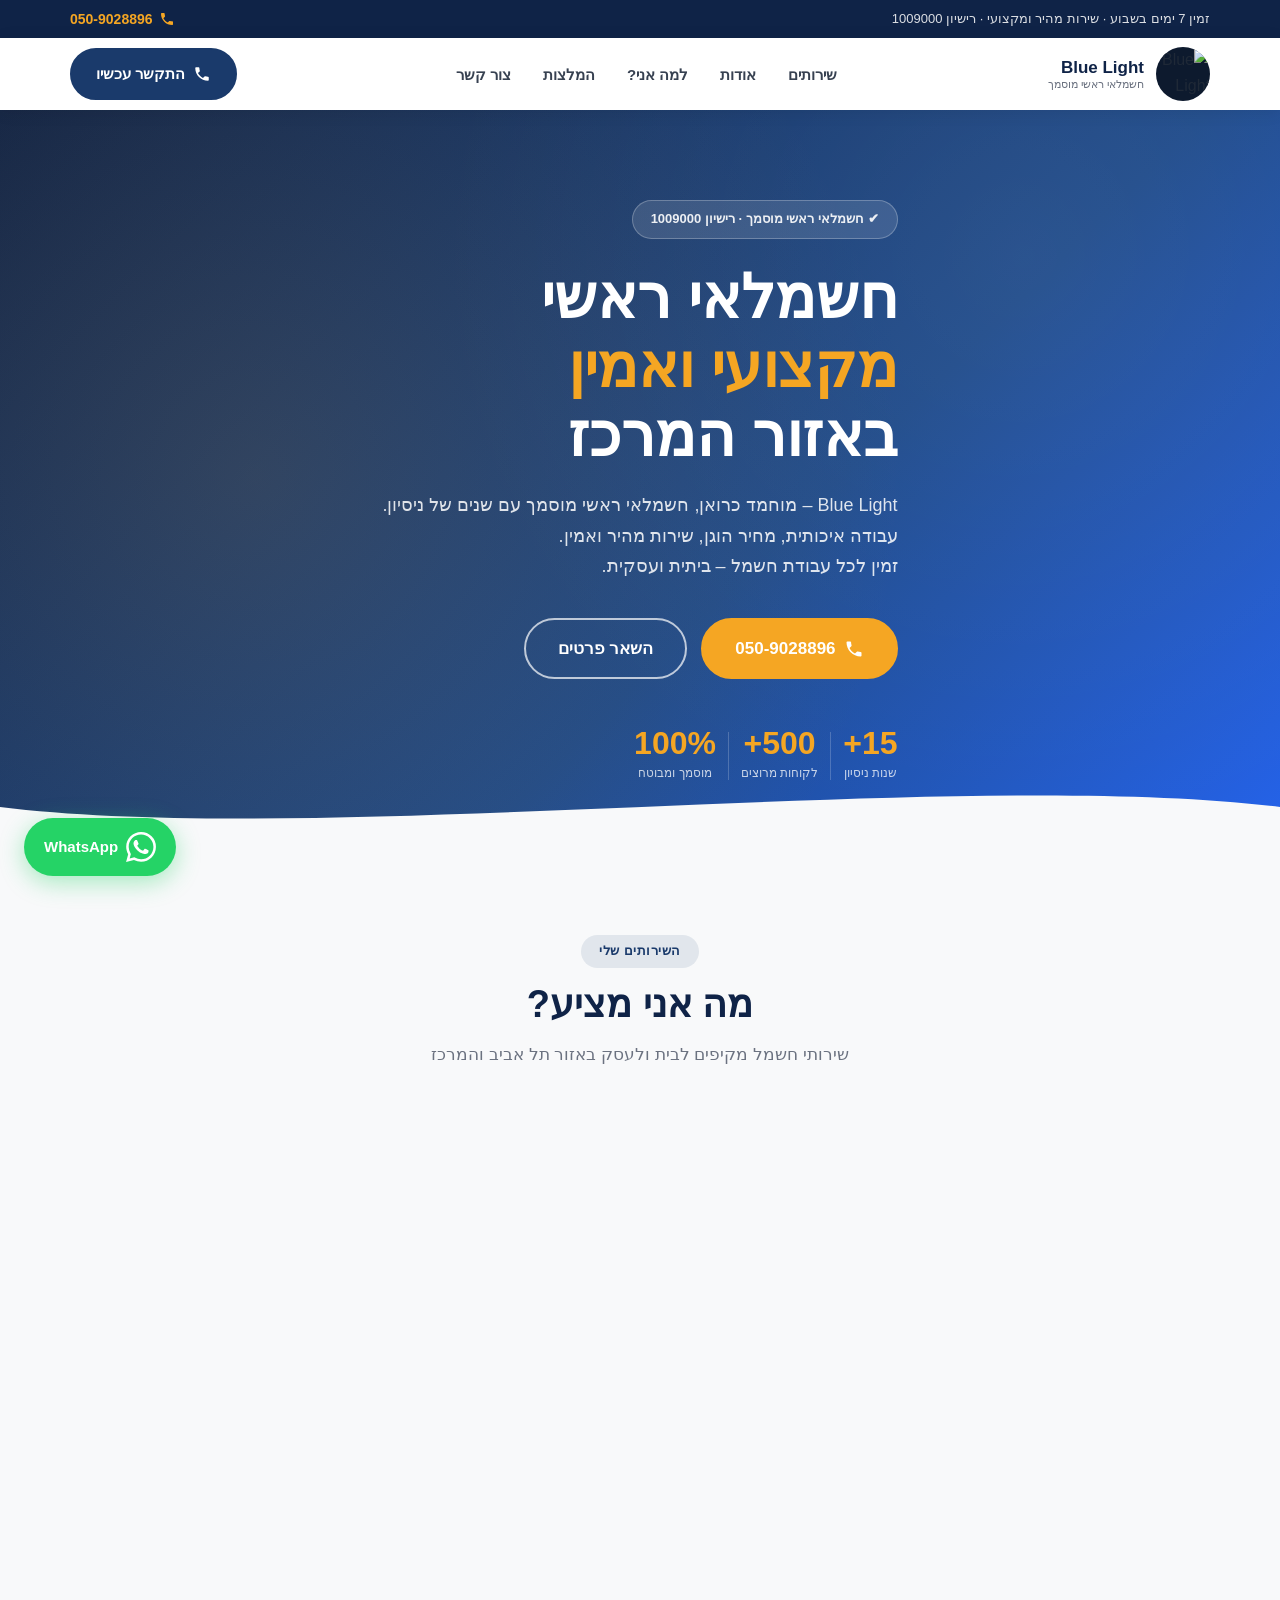
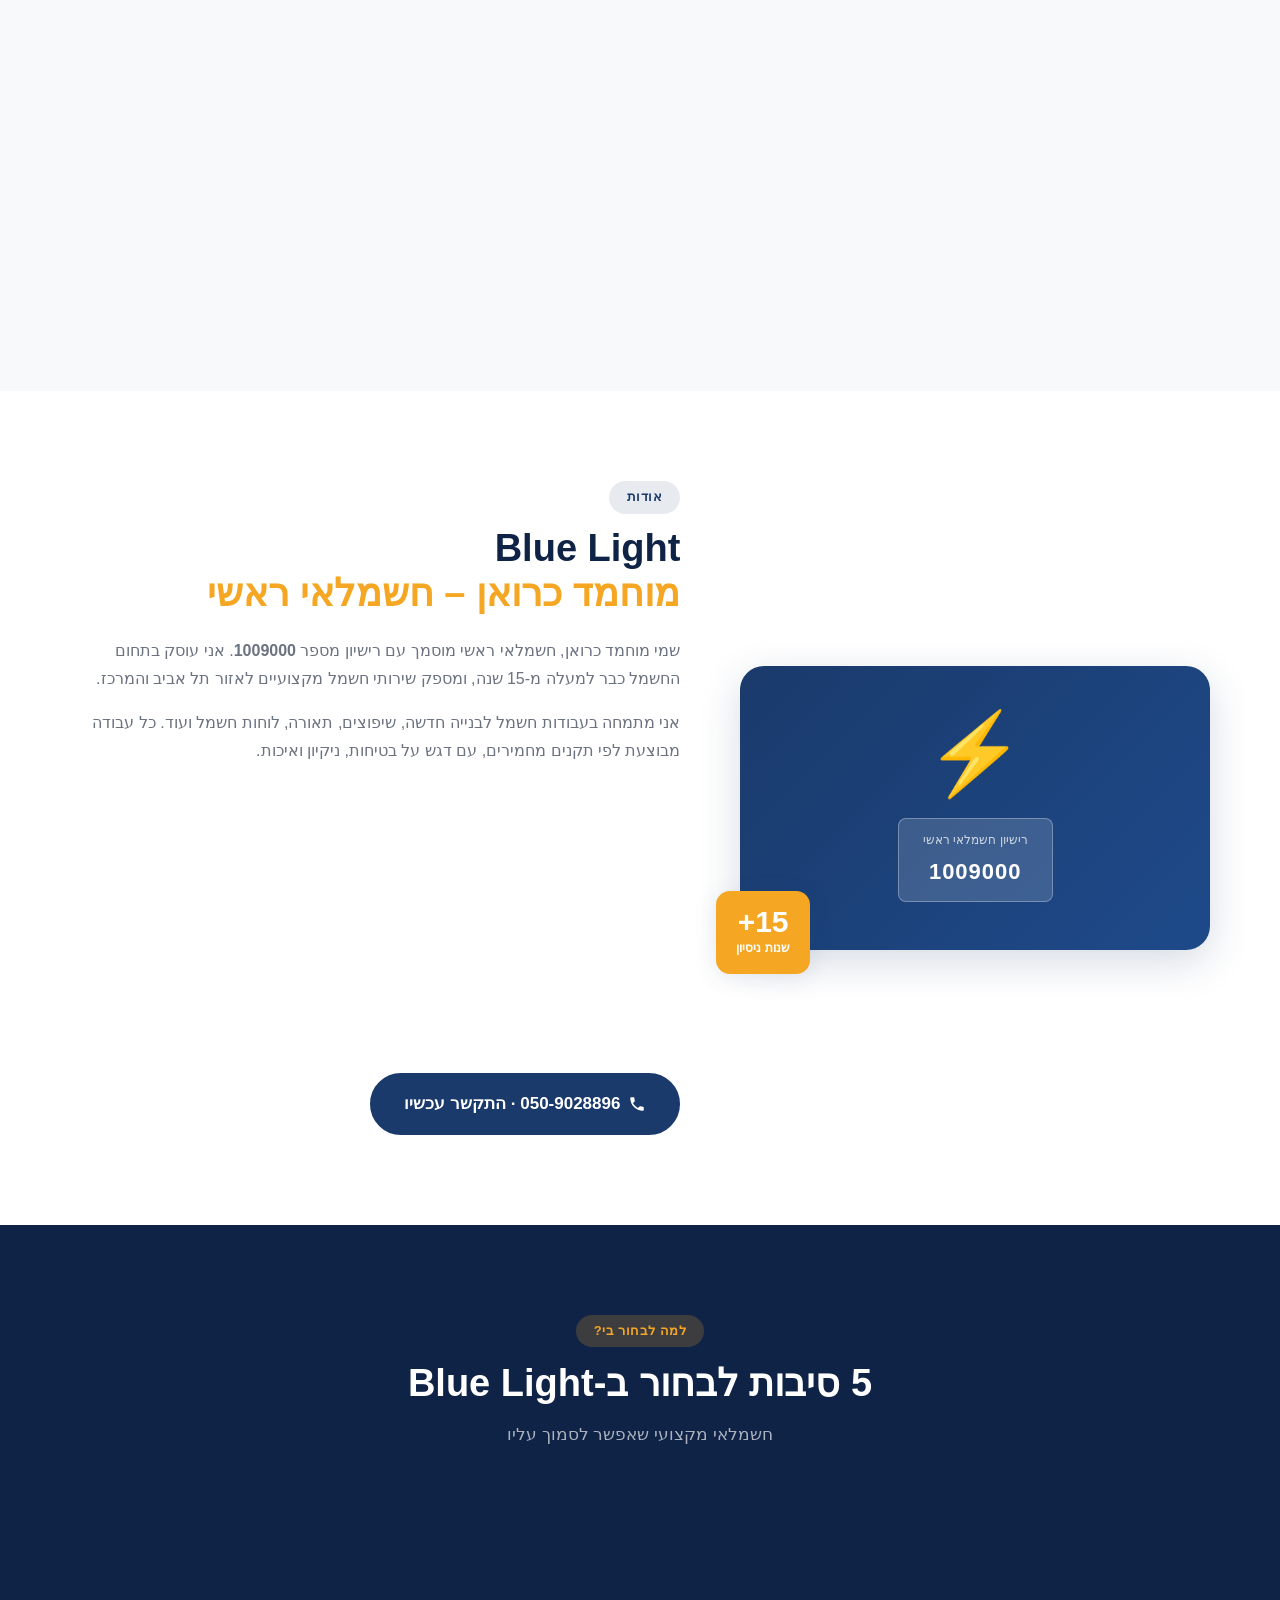
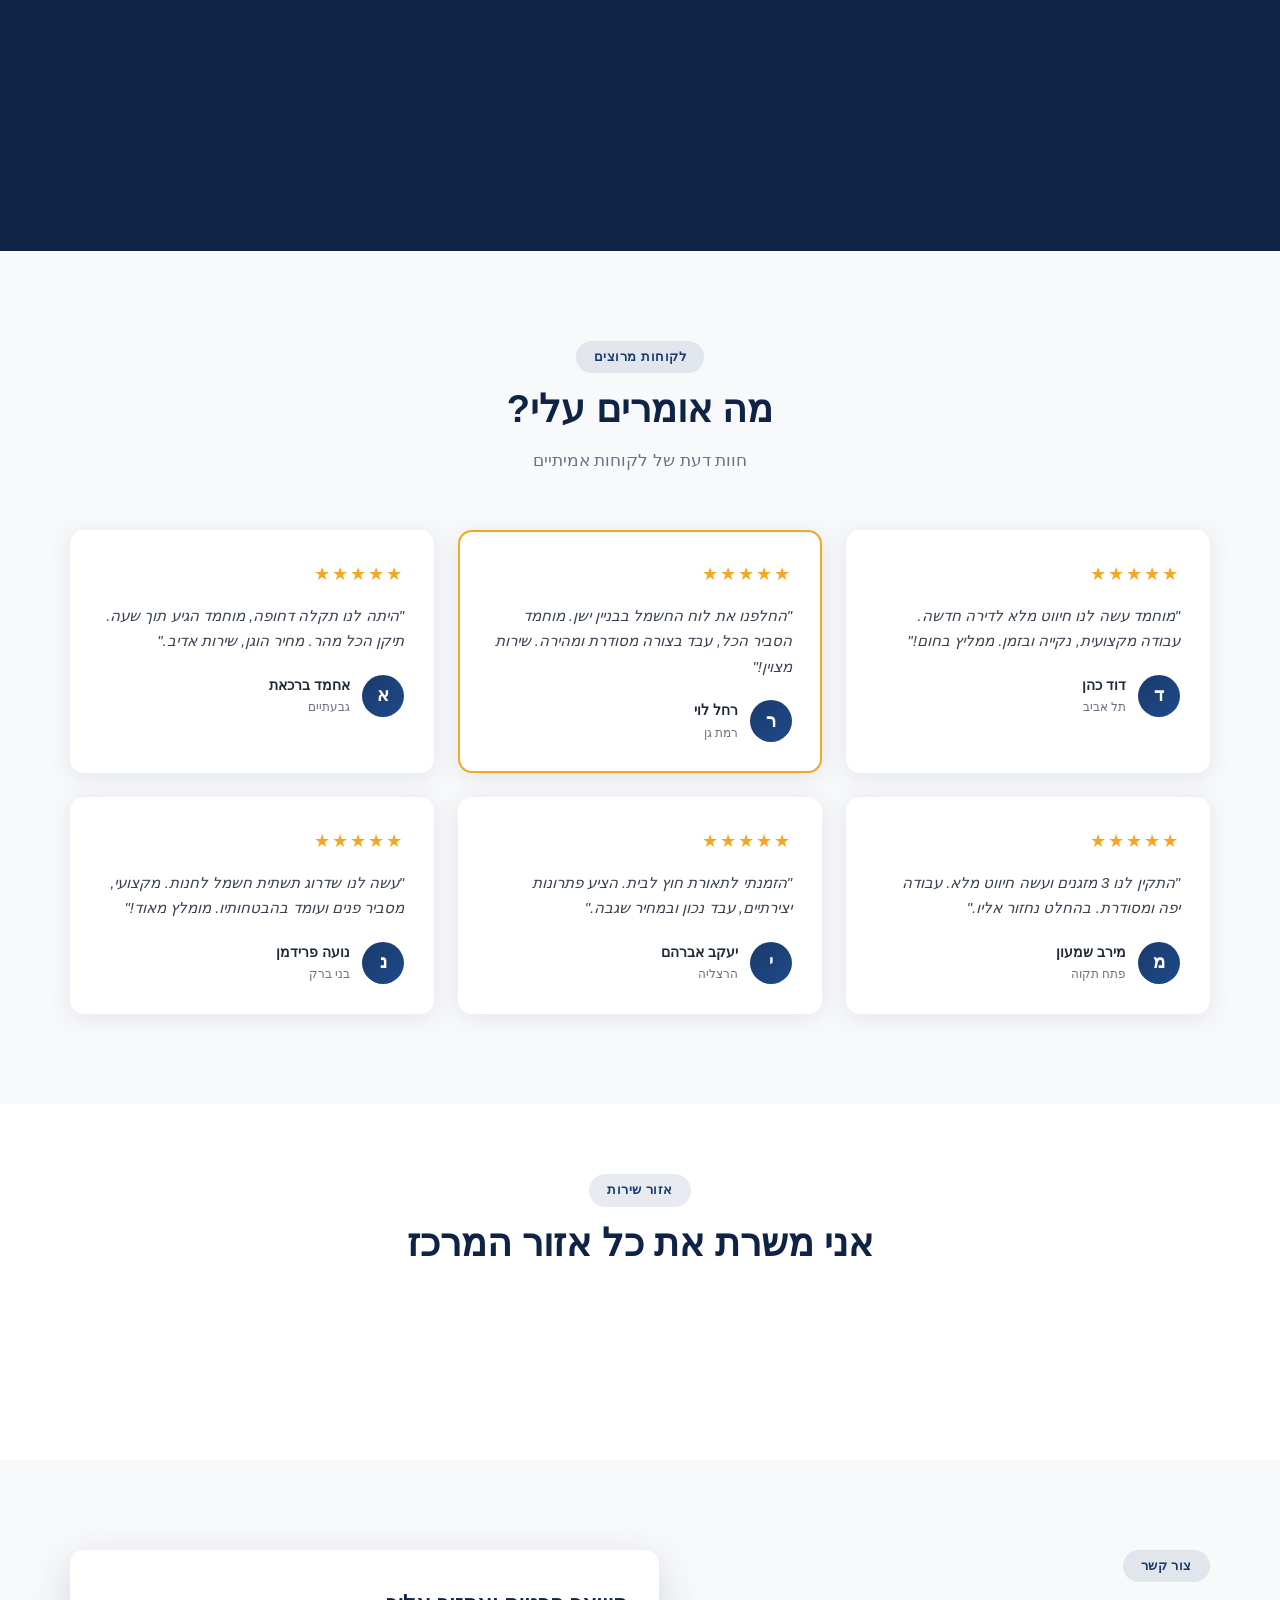
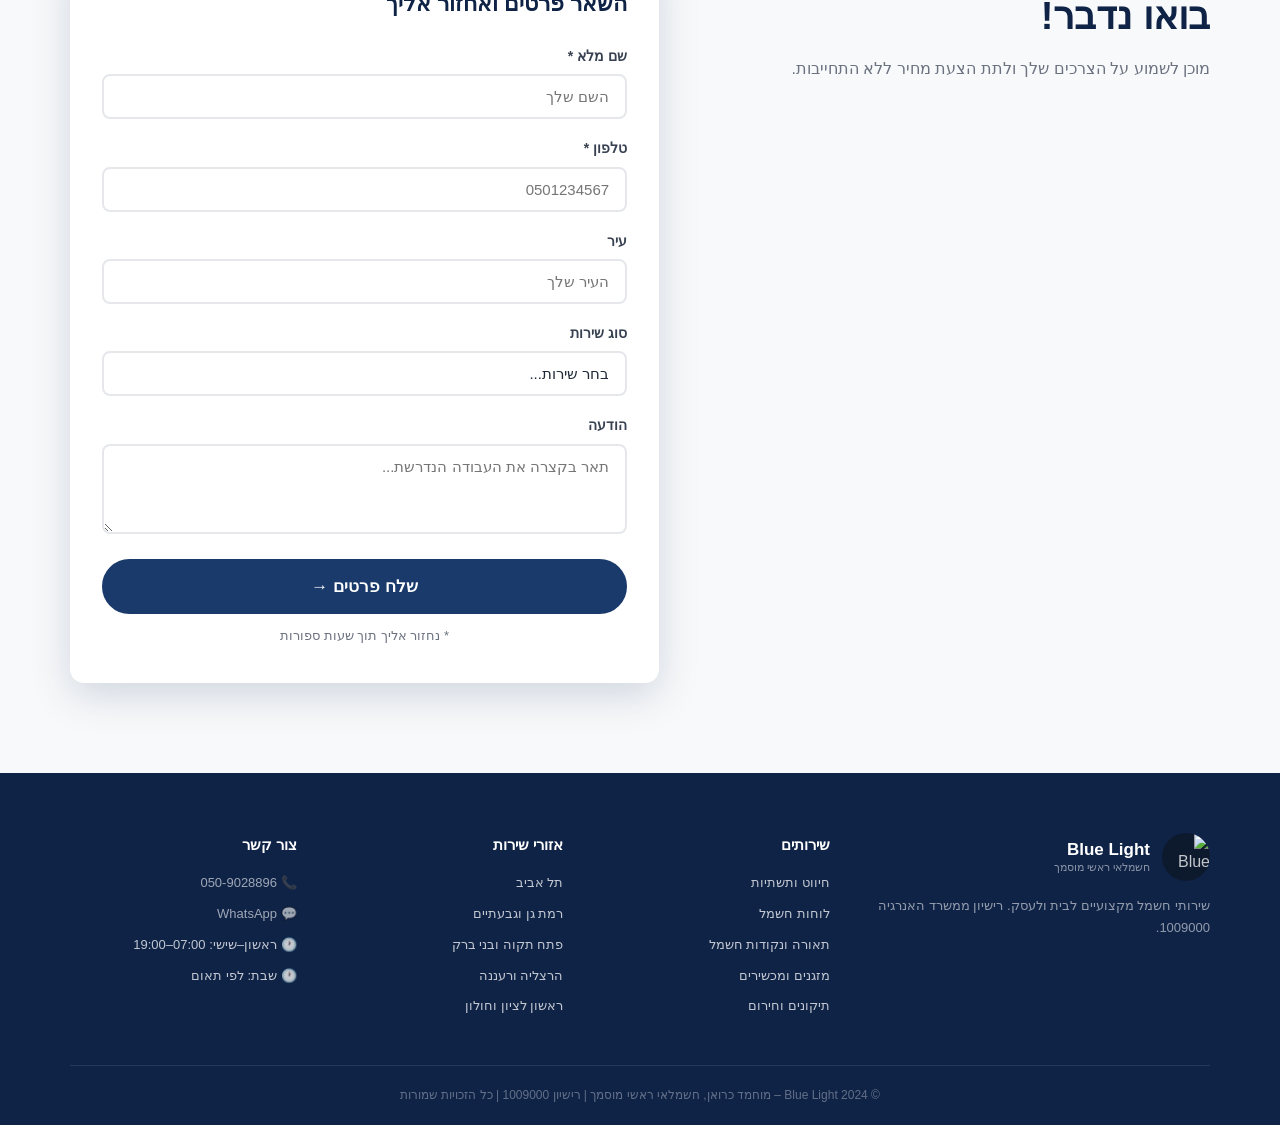
==== index.html @ 9bc2ef35 "Fix CSP: remove form-action 'none', add connect-src for Google Fonts form-action 'none' can block Wh" ====
<!DOCTYPE html>
<html lang="he" dir="rtl">
<head>
  <meta charset="UTF-8">
  <meta http-equiv="Content-Security-Policy" content="default-src 'self'; script-src 'self'; style-src 'self' https://fonts.googleapis.com; font-src 'self' https://fonts.gstatic.com; img-src 'self' data:; connect-src 'self' https://fonts.googleapis.com https://fonts.gstatic.com; object-src 'none'; base-uri 'self'">
  <meta name="referrer" content="strict-origin-when-cross-origin">
  <meta name="viewport" content="width=device-width, initial-scale=1.0">
  <meta name="description" content="Blue Light – מוחמד כרואן, חשמלאי ראשי מוסמך רישיון 1009000. שירותי חשמל מקצועיים באזור תל אביב והמרכז: חיווט, לוחות חשמל, תאורה, מזגנים. זמין 24/7.">
  <meta name="keywords" content="blue light חשמל, חשמלאי, חשמלאי ראשי, חשמלאי תל אביב, חשמלאי מרכז, לוח חשמל, חיווט, תאורה, מזגן, חשמלאי מוסמך, מוחמד כרואן">
  <meta name="author" content="Blue Light חשמל">
  <meta property="og:title" content="Blue Light – חשמלאי ראשי מוסמך | תל אביב והמרכז">
  <meta property="og:description" content="Blue Light – חשמלאי ראשי מוסמך עם ניסיון רב שנים. שירות מקצועי, מהיר ואמין. זמין לכל עבודת חשמל.">
  <meta property="og:type" content="website">
  <title>Blue Light – חשמלאי ראשי | מוחמד כרואן | תל אביב והמרכז</title>
  <link rel="preconnect" href="https://fonts.googleapis.com">
  <link rel="preconnect" href="https://fonts.gstatic.com" crossorigin>
  <link href="https://fonts.googleapis.com/css2?family=Heebo:wght@300;400;500;600;700;800;900&display=swap" rel="stylesheet">
  <link rel="stylesheet" href="style.css">
</head>
<body>

  <!-- Top Bar -->
  <div class="top-bar">
    <div class="container">
      <div class="top-bar-inner">
        <span class="top-bar-text">זמין 7 ימים בשבוע · שירות מהיר ומקצועי · רישיון 1009000</span>
        <a href="tel:0509028896" class="top-bar-phone">
          <svg xmlns="http://www.w3.org/2000/svg" viewBox="0 0 24 24" fill="currentColor" width="16" height="16"><path d="M6.62 10.79c1.44 2.83 3.76 5.14 6.59 6.59l2.2-2.2c.27-.27.67-.36 1.02-.24 1.12.37 2.33.57 3.57.57.55 0 1 .45 1 1V20c0 .55-.45 1-1 1-9.39 0-17-7.61-17-17 0-.55.45-1 1-1h3.5c.55 0 1 .45 1 1 0 1.25.2 2.45.57 3.57.11.35.03.74-.25 1.02l-2.2 2.2z"/></svg>
          050-9028896
        </a>
      </div>
    </div>
  </div>

  <!-- Header -->
  <header class="header" id="header">
    <div class="container">
      <div class="header-inner">
        <div class="logo">
          <img src="logo.jpg" alt="Blue Light חשמל" class="logo-img">
          <div class="logo-text">
            <span class="logo-name">Blue Light</span>
            <span class="logo-sub">חשמלאי ראשי מוסמך</span>
          </div>
        </div>
        <nav class="nav" id="nav">
          <ul class="nav-list">
            <li><a href="#services" class="nav-link">שירותים</a></li>
            <li><a href="#about" class="nav-link">אודות</a></li>
            <li><a href="#why-us" class="nav-link">למה אני?</a></li>
            <li><a href="#testimonials" class="nav-link">המלצות</a></li>
            <li><a href="#contact" class="nav-link">צור קשר</a></li>
          </ul>
        </nav>
        <a href="tel:0509028896" class="btn btn-primary header-cta">
          <svg xmlns="http://www.w3.org/2000/svg" viewBox="0 0 24 24" fill="currentColor" width="18" height="18"><path d="M6.62 10.79c1.44 2.83 3.76 5.14 6.59 6.59l2.2-2.2c.27-.27.67-.36 1.02-.24 1.12.37 2.33.57 3.57.57.55 0 1 .45 1 1V20c0 .55-.45 1-1 1-9.39 0-17-7.61-17-17 0-.55.45-1 1-1h3.5c.55 0 1 .45 1 1 0 1.25.2 2.45.57 3.57.11.35.03.74-.25 1.02l-2.2 2.2z"/></svg>
          התקשר עכשיו
        </a>
        <button class="hamburger" id="hamburger" aria-label="תפריט">
          <span></span><span></span><span></span>
        </button>
      </div>
    </div>
  </header>

  <!-- Hero Section -->
  <section class="hero" id="home">
    <div class="hero-bg"></div>
    <div class="container">
      <div class="hero-content">
        <div class="hero-badge">✔ חשמלאי ראשי מוסמך · רישיון 1009000</div>
        <h1 class="hero-title">
          חשמלאי ראשי<br>
          <span class="text-yellow">מקצועי ואמין</span><br>
          באזור המרכז
        </h1>
        <p class="hero-subtitle">
          Blue Light – מוחמד כרואן, חשמלאי ראשי מוסמך עם שנים של ניסיון.<br>
          עבודה איכותית, מחיר הוגן, שירות מהיר ואמין.<br>
          זמין לכל עבודת חשמל – ביתית ועסקית.
        </p>
        <div class="hero-cta">
          <a href="tel:0509028896" class="btn btn-yellow btn-lg">
            <svg xmlns="http://www.w3.org/2000/svg" viewBox="0 0 24 24" fill="currentColor" width="20" height="20"><path d="M6.62 10.79c1.44 2.83 3.76 5.14 6.59 6.59l2.2-2.2c.27-.27.67-.36 1.02-.24 1.12.37 2.33.57 3.57.57.55 0 1 .45 1 1V20c0 .55-.45 1-1 1-9.39 0-17-7.61-17-17 0-.55.45-1 1-1h3.5c.55 0 1 .45 1 1 0 1.25.2 2.45.57 3.57.11.35.03.74-.25 1.02l-2.2 2.2z"/></svg>
            050-9028896
          </a>
          <a href="#contact" class="btn btn-outline-white btn-lg">
            השאר פרטים
          </a>
        </div>
        <div class="hero-stats">
          <div class="stat">
            <span class="stat-num">15+</span>
            <span class="stat-label">שנות ניסיון</span>
          </div>
          <div class="stat-divider"></div>
          <div class="stat">
            <span class="stat-num">500+</span>
            <span class="stat-label">לקוחות מרוצים</span>
          </div>
          <div class="stat-divider"></div>
          <div class="stat">
            <span class="stat-num">100%</span>
            <span class="stat-label">מוסמך ומבוטח</span>
          </div>
        </div>
      </div>
    </div>
    <div class="hero-wave">
      <svg viewBox="0 0 1440 80" preserveAspectRatio="none" xmlns="http://www.w3.org/2000/svg">
        <path d="M0,40 C360,80 1080,0 1440,40 L1440,80 L0,80 Z" fill="#f8f9fa"/>
      </svg>
    </div>
  </section>

  <!-- Services Section -->
  <section class="services" id="services">
    <div class="container">
      <div class="section-header">
        <div class="section-badge">השירותים שלי</div>
        <h2 class="section-title">מה אני מציע?</h2>
        <p class="section-subtitle">שירותי חשמל מקיפים לבית ולעסק באזור תל אביב והמרכז</p>
      </div>
      <div class="services-grid">

        <div class="service-card">
          <div class="service-icon">
            <svg xmlns="http://www.w3.org/2000/svg" viewBox="0 0 64 64" fill="none" stroke="currentColor" stroke-width="2.5" stroke-linecap="round" stroke-linejoin="round">
              <rect x="8" y="8" width="48" height="48" rx="4"/>
              <line x1="20" y1="20" x2="20" y2="44"/>
              <line x1="32" y1="16" x2="32" y2="44"/>
              <line x1="44" y1="24" x2="44" y2="44"/>
              <line x1="14" y1="44" x2="50" y2="44"/>
            </svg>
          </div>
          <h3>לוחות חשמל</h3>
          <p>התקנה, שדרוג ותיקון לוחות חשמל ביתיים ועסקיים. החלפת ממסרים, מפסקי זרם ואבטחת מערכות.</p>
          <ul class="service-list">
            <li>התקנת לוח חשמל חדש</li>
            <li>שדרוג לוח קיים</li>
            <li>החלפת ממסרים ומפסקים</li>
            <li>בדיקת לוח חשמל</li>
          </ul>
        </div>

        <div class="service-card featured">
          <div class="service-badge-featured">הכי מבוקש</div>
          <div class="service-icon">
            <svg xmlns="http://www.w3.org/2000/svg" viewBox="0 0 64 64" fill="none" stroke="currentColor" stroke-width="2.5" stroke-linecap="round" stroke-linejoin="round">
              <path d="M32 8 L20 28 L29 28 L24 56 L44 32 L35 32 Z"/>
            </svg>
          </div>
          <h3>חיווט ותשתיות</h3>
          <p>הנחת חיווט חשמלי מקצועי לבנייה חדשה, שיפוצים והרחבות. עבודה לפי תקנים ובטיחות מלאה.</p>
          <ul class="service-list">
            <li>חיווט לדירות חדשות</li>
            <li>חיווט לשיפוצים</li>
            <li>הנחת צינורות ותעלות</li>
            <li>שדרוג תשתית חשמל</li>
          </ul>
        </div>

        <div class="service-card">
          <div class="service-icon">
            <svg xmlns="http://www.w3.org/2000/svg" viewBox="0 0 64 64" fill="none" stroke="currentColor" stroke-width="2.5" stroke-linecap="round" stroke-linejoin="round">
              <circle cx="32" cy="28" r="14"/>
              <line x1="32" y1="8" x2="32" y2="4"/>
              <line x1="32" y1="52" x2="32" y2="56"/>
              <line x1="52" y1="28" x2="56" y2="28"/>
              <line x1="8" y1="28" x2="12" y2="28"/>
              <path d="M22 42 Q32 56 42 42"/>
            </svg>
          </div>
          <h3>תאורה ונקודות חשמל</h3>
          <p>התקנת כל סוגי התאורה, שקעים, מתגים ונקודות חשמל לבית ולעסק. עיצוב תאורה ותכנון.</p>
          <ul class="service-list">
            <li>התקנת גופי תאורה</li>
            <li>תאורת LED חסכונית</li>
            <li>הוספת שקעים ומתגים</li>
            <li>תאורת חוץ וגן</li>
          </ul>
        </div>

        <div class="service-card">
          <div class="service-icon">
            <svg xmlns="http://www.w3.org/2000/svg" viewBox="0 0 64 64" fill="none" stroke="currentColor" stroke-width="2.5" stroke-linecap="round" stroke-linejoin="round">
              <rect x="6" y="14" width="52" height="36" rx="4"/>
              <line x1="20" y1="50" x2="16" y2="58"/>
              <line x1="44" y1="50" x2="48" y2="58"/>
              <line x1="12" y1="58" x2="52" y2="58"/>
              <line x1="6" y1="30" x2="58" y2="30"/>
              <circle cx="32" cy="22" r="3"/>
            </svg>
          </div>
          <h3>מזגנים ומכשירי חשמל</h3>
          <p>התקנת מזגנים, דודי שמש, דוודים ומכשירי חשמל. חיווט ייעודי לפי תקן.</p>
          <ul class="service-list">
            <li>התקנת מזגנים</li>
            <li>חיווט לדוד שמש</li>
            <li>חיווט לתנור ומדיח</li>
            <li>נקודות ייעודיות למכשירים</li>
          </ul>
        </div>

        <div class="service-card">
          <div class="service-icon">
            <svg xmlns="http://www.w3.org/2000/svg" viewBox="0 0 64 64" fill="none" stroke="currentColor" stroke-width="2.5" stroke-linecap="round" stroke-linejoin="round">
              <circle cx="32" cy="32" r="20"/>
              <path d="M32 20 L32 32 L40 32"/>
              <path d="M22 10 L18 6"/>
              <path d="M42 10 L46 6"/>
            </svg>
          </div>
          <h3>תיקונים וחירום</h3>
          <p>מענה מהיר לתקלות חשמל דחופות. זמין לתיקונים ביתיים ועסקיים באזור המרכז.</p>
          <ul class="service-list">
            <li>תיקון תקלות חשמל</li>
            <li>איתור קצרים</li>
            <li>החלפת שקעים ומתגים</li>
            <li>מענה מהיר לחירום</li>
          </ul>
        </div>

        <div class="service-card">
          <div class="service-icon">
            <svg xmlns="http://www.w3.org/2000/svg" viewBox="0 0 64 64" fill="none" stroke="currentColor" stroke-width="2.5" stroke-linecap="round" stroke-linejoin="round">
              <path d="M32 8 C18 8 8 18 8 32 C8 46 18 56 32 56 C46 56 56 46 56 32"/>
              <path d="M40 8 L56 8 L56 24"/>
              <path d="M56 8 L36 28"/>
              <path d="M26 32 L30 36 L38 24"/>
            </svg>
          </div>
          <h3>בדיקות ותקינה</h3>
          <p>בדיקת מערכות חשמל, הכנת תיקי חשמל ואישורים. עבודה מול חברת חשמל ועיריות.</p>
          <ul class="service-list">
            <li>בדיקת תקינות מערכת</li>
            <li>הכנת תיק חשמל</li>
            <li>אישורים לחברת חשמל</li>
            <li>ייעוץ וסקר חשמל</li>
          </ul>
        </div>

      </div>
    </div>
  </section>

  <!-- About Section -->
  <section class="about" id="about">
    <div class="container">
      <div class="about-grid">
        <div class="about-image-wrap">
          <div class="about-image-card">
            <div class="about-image-inner">
              <div class="about-icon-big">⚡</div>
              <div class="about-license">
                <div class="license-label">רישיון חשמלאי ראשי</div>
                <div class="license-num">1009000</div>
              </div>
            </div>
          </div>
          <div class="about-badge-float">
            <div class="badge-num">15+</div>
            <div class="badge-text">שנות ניסיון</div>
          </div>
        </div>
        <div class="about-content">
          <div class="section-badge">אודות</div>
          <h2 class="section-title">Blue Light<br><span class="text-yellow">מוחמד כרואן – חשמלאי ראשי</span></h2>
          <p class="about-text">
            שמי מוחמד כרואן, חשמלאי ראשי מוסמך עם רישיון מספר <strong>1009000</strong>.
            אני עוסק בתחום החשמל כבר למעלה מ-15 שנה, ומספק שירותי חשמל מקצועיים
            לאזור תל אביב והמרכז.
          </p>
          <p class="about-text">
            אני מתמחה בעבודות חשמל לבנייה חדשה, שיפוצים, תאורה, לוחות חשמל ועוד.
            כל עבודה מבוצעת לפי תקנים מחמירים, עם דגש על בטיחות, ניקיון ואיכות.
          </p>
          <div class="about-features">
            <div class="about-feature">
              <div class="feature-check">✓</div>
              <div>
                <strong>חשמלאי ראשי מוסמך</strong>
                <span>רישיון ממשרד האנרגיה</span>
              </div>
            </div>
            <div class="about-feature">
              <div class="feature-check">✓</div>
              <div>
                <strong>מבוטח לחלוטין</strong>
                <span>ביטוח אחריות מקצועית מלא</span>
              </div>
            </div>
            <div class="about-feature">
              <div class="feature-check">✓</div>
              <div>
                <strong>עבודה לפי תקן</strong>
                <span>עמידה בכל תקני הבטיחות</span>
              </div>
            </div>
            <div class="about-feature">
              <div class="feature-check">✓</div>
              <div>
                <strong>אחריות על העבודה</strong>
                <span>אחריות מלאה על כל עבודה</span>
              </div>
            </div>
          </div>
          <a href="tel:0509028896" class="btn btn-primary btn-lg">
            <svg xmlns="http://www.w3.org/2000/svg" viewBox="0 0 24 24" fill="currentColor" width="18" height="18"><path d="M6.62 10.79c1.44 2.83 3.76 5.14 6.59 6.59l2.2-2.2c.27-.27.67-.36 1.02-.24 1.12.37 2.33.57 3.57.57.55 0 1 .45 1 1V20c0 .55-.45 1-1 1-9.39 0-17-7.61-17-17 0-.55.45-1 1-1h3.5c.55 0 1 .45 1 1 0 1.25.2 2.45.57 3.57.11.35.03.74-.25 1.02l-2.2 2.2z"/></svg>
            050-9028896 · התקשר עכשיו
          </a>
        </div>
      </div>
    </div>
  </section>

  <!-- Why Us Section -->
  <section class="why-us" id="why-us">
    <div class="container">
      <div class="section-header">
        <div class="section-badge">למה לבחור בי?</div>
        <h2 class="section-title">5 סיבות לבחור ב-Blue Light</h2>
        <p class="section-subtitle">חשמלאי מקצועי שאפשר לסמוך עליו</p>
      </div>
      <div class="why-grid">
        <div class="why-card">
          <div class="why-num">01</div>
          <div class="why-icon">🏆</div>
          <h3>ניסיון של 15 שנה</h3>
          <p>ניסיון רב שנים בעבודות חשמל מורכבות – מבנייה חדשה ועד שיפוצים ותיקונים.</p>
        </div>
        <div class="why-card">
          <div class="why-num">02</div>
          <div class="why-icon">📜</div>
          <h3>רישיון ממשלתי</h3>
          <p>חשמלאי ראשי מוסמך עם רישיון רשמי מספר 1009000. עבודה חוקית, בטוחה ואמינה.</p>
        </div>
        <div class="why-card">
          <div class="why-num">03</div>
          <div class="why-icon">⚡</div>
          <h3>זמין ומהיר</h3>
          <p>מגיע מהר, מסיים בזמן. לא משאיר עבודה באמצע. זמין גם לתקלות דחופות.</p>
        </div>
        <div class="why-card">
          <div class="why-num">04</div>
          <div class="why-icon">💰</div>
          <h3>מחיר הוגן ושקוף</h3>
          <p>הצעת מחיר ברורה לפני תחילת עבודה. ללא הפתעות וללא עלויות נסתרות.</p>
        </div>
        <div class="why-card">
          <div class="why-num">05</div>
          <div class="why-icon">🛡️</div>
          <h3>אחריות ומקצועיות</h3>
          <p>עבודה לפי תקן עם אחריות מלאה. ניקיון ודיסקרטיות בכל עבודה.</p>
        </div>
      </div>
    </div>
  </section>

  <!-- Testimonials -->
  <section class="testimonials" id="testimonials">
    <div class="container">
      <div class="section-header">
        <div class="section-badge">לקוחות מרוצים</div>
        <h2 class="section-title">מה אומרים עלי?</h2>
        <p class="section-subtitle">חוות דעת של לקוחות אמיתיים</p>
      </div>
      <div class="testimonials-grid">
        <div class="testimonial-card">
          <div class="stars">★★★★★</div>
          <p class="testimonial-text">"מוחמד עשה לנו חיווט מלא לדירה חדשה. עבודה מקצועית, נקייה ובזמן. ממליץ בחום!"</p>
          <div class="testimonial-author">
            <div class="author-avatar">ד</div>
            <div>
              <div class="author-name">דוד כהן</div>
              <div class="author-city">תל אביב</div>
            </div>
          </div>
        </div>
        <div class="testimonial-card featured-t">
          <div class="stars">★★★★★</div>
          <p class="testimonial-text">"החלפנו את לוח החשמל בבניין ישן. מוחמד הסביר הכל, עבד בצורה מסודרת ומהירה. שירות מצוין!"</p>
          <div class="testimonial-author">
            <div class="author-avatar">ר</div>
            <div>
              <div class="author-name">רחל לוי</div>
              <div class="author-city">רמת גן</div>
            </div>
          </div>
        </div>
        <div class="testimonial-card">
          <div class="stars">★★★★★</div>
          <p class="testimonial-text">"היתה לנו תקלה דחופה, מוחמד הגיע תוך שעה. תיקן הכל מהר. מחיר הוגן, שירות אדיב."</p>
          <div class="testimonial-author">
            <div class="author-avatar">א</div>
            <div>
              <div class="author-name">אחמד ברכאת</div>
              <div class="author-city">גבעתיים</div>
            </div>
          </div>
        </div>
        <div class="testimonial-card">
          <div class="stars">★★★★★</div>
          <p class="testimonial-text">"התקין לנו 3 מזגנים ועשה חיווט מלא. עבודה יפה ומסודרת. בהחלט נחזור אליו."</p>
          <div class="testimonial-author">
            <div class="author-avatar">מ</div>
            <div>
              <div class="author-name">מירב שמעון</div>
              <div class="author-city">פתח תקוה</div>
            </div>
          </div>
        </div>
        <div class="testimonial-card">
          <div class="stars">★★★★★</div>
          <p class="testimonial-text">"הזמנתי לתאורת חוץ לבית. הציע פתרונות יצירתיים, עבד נכון ובמחיר שגבה."</p>
          <div class="testimonial-author">
            <div class="author-avatar">י</div>
            <div>
              <div class="author-name">יעקב אברהם</div>
              <div class="author-city">הרצליה</div>
            </div>
          </div>
        </div>
        <div class="testimonial-card">
          <div class="stars">★★★★★</div>
          <p class="testimonial-text">"עשה לנו שדרוג תשתית חשמל לחנות. מקצועי, מסביר פנים ועומד בהבטחותיו. מומלץ מאוד!"</p>
          <div class="testimonial-author">
            <div class="author-avatar">נ</div>
            <div>
              <div class="author-name">נועה פרידמן</div>
              <div class="author-city">בני ברק</div>
            </div>
          </div>
        </div>
      </div>
    </div>
  </section>

  <!-- Area Coverage -->
  <section class="coverage">
    <div class="container">
      <div class="coverage-inner">
        <div class="section-badge">אזור שירות</div>
        <h2 class="section-title">אני משרת את כל אזור המרכז</h2>
        <div class="cities-grid">
          <div class="city-tag">תל אביב</div>
          <div class="city-tag">רמת גן</div>
          <div class="city-tag">גבעתיים</div>
          <div class="city-tag">בני ברק</div>
          <div class="city-tag">פתח תקוה</div>
          <div class="city-tag">הרצליה</div>
          <div class="city-tag">רעננה</div>
          <div class="city-tag">כפר סבא</div>
          <div class="city-tag">נתניה</div>
          <div class="city-tag">רחובות</div>
          <div class="city-tag">ראשון לציון</div>
          <div class="city-tag">חולון</div>
          <div class="city-tag">בת ים</div>
          <div class="city-tag">לוד</div>
          <div class="city-tag">רמלה</div>
          <div class="city-tag">ועוד...</div>
        </div>
      </div>
    </div>
  </section>

  <!-- Contact Section -->
  <section class="contact" id="contact">
    <div class="container">
      <div class="contact-grid">
        <div class="contact-info">
          <div class="section-badge">צור קשר</div>
          <h2 class="section-title">בואו נדבר!</h2>
          <p class="contact-text">מוכן לשמוע על הצרכים שלך ולתת הצעת מחיר ללא התחייבות.</p>
          <div class="contact-methods">
            <a href="tel:0509028896" class="contact-method">
              <div class="method-icon method-phone">
                <svg xmlns="http://www.w3.org/2000/svg" viewBox="0 0 24 24" fill="currentColor" width="24" height="24"><path d="M6.62 10.79c1.44 2.83 3.76 5.14 6.59 6.59l2.2-2.2c.27-.27.67-.36 1.02-.24 1.12.37 2.33.57 3.57.57.55 0 1 .45 1 1V20c0 .55-.45 1-1 1-9.39 0-17-7.61-17-17 0-.55.45-1 1-1h3.5c.55 0 1 .45 1 1 0 1.25.2 2.45.57 3.57.11.35.03.74-.25 1.02l-2.2 2.2z"/></svg>
              </div>
              <div>
                <div class="method-label">טלפון</div>
                <div class="method-value">050-9028896</div>
              </div>
            </a>
            <a href="https://wa.me/972509028896?text=שלום%20מוחמד,%20אני%20מעוניין%20בשירותי%20חשמל" target="_blank" rel="noopener" class="contact-method">
              <div class="method-icon method-wa">
                <svg xmlns="http://www.w3.org/2000/svg" viewBox="0 0 24 24" fill="currentColor" width="24" height="24"><path d="M17.472 14.382c-.297-.149-1.758-.867-2.03-.967-.273-.099-.471-.148-.67.15-.197.297-.767.966-.94 1.164-.173.199-.347.223-.644.075-.297-.15-1.255-.463-2.39-1.475-.883-.788-1.48-1.761-1.653-2.059-.173-.297-.018-.458.13-.606.134-.133.298-.347.446-.52.149-.174.198-.298.298-.497.099-.198.05-.371-.025-.52-.075-.149-.669-1.612-.916-2.207-.242-.579-.487-.5-.669-.51-.173-.008-.371-.01-.57-.01-.198 0-.52.074-.792.372-.272.297-1.04 1.016-1.04 2.479 0 1.462 1.065 2.875 1.213 3.074.149.198 2.096 3.2 5.077 4.487.709.306 1.262.489 1.694.625.712.227 1.36.195 1.871.118.571-.085 1.758-.719 2.006-1.413.248-.694.248-1.289.173-1.413-.074-.124-.272-.198-.57-.347m-5.421 7.403h-.004a9.87 9.87 0 01-5.031-1.378l-.361-.214-3.741.982.998-3.648-.235-.374a9.86 9.86 0 01-1.51-5.26c.001-5.45 4.436-9.884 9.888-9.884 2.64 0 5.122 1.03 6.988 2.898a9.825 9.825 0 012.893 6.994c-.003 5.45-4.437 9.884-9.885 9.884m8.413-18.297A11.815 11.815 0 0012.05 0C5.495 0 .16 5.335.157 11.892c0 2.096.547 4.142 1.588 5.945L.057 24l6.305-1.654a11.882 11.882 0 005.683 1.448h.005c6.554 0 11.89-5.335 11.893-11.893a11.821 11.821 0 00-3.48-8.413z"/></svg>
              </div>
              <div>
                <div class="method-label">WhatsApp</div>
                <div class="method-value">שלח הודעה עכשיו</div>
              </div>
            </a>
            <div class="contact-method no-link">
              <div class="method-icon method-loc">
                <svg xmlns="http://www.w3.org/2000/svg" viewBox="0 0 24 24" fill="currentColor" width="24" height="24"><path d="M12 2C8.13 2 5 5.13 5 9c0 5.25 7 13 7 13s7-7.75 7-13c0-3.87-3.13-7-7-7zm0 9.5c-1.38 0-2.5-1.12-2.5-2.5s1.12-2.5 2.5-2.5 2.5 1.12 2.5 2.5-1.12 2.5-2.5 2.5z"/></svg>
              </div>
              <div>
                <div class="method-label">אזור שירות</div>
                <div class="method-value">תל אביב והמרכז</div>
              </div>
            </div>
          </div>
        </div>
        <div class="contact-form-wrap">
          <form class="contact-form" id="contactForm">
            <h3>השאר פרטים ואחזור אליך</h3>
            <div class="form-group">
              <label for="name">שם מלא *</label>
              <input type="text" id="name" name="name" placeholder="השם שלך" required autocomplete="name">
            </div>
            <div class="form-group">
              <label for="phone">טלפון *</label>
              <input type="tel" id="phone" name="phone" placeholder="0501234567" required autocomplete="tel" pattern="[0-9\-\+\s]{7,15}">
            </div>
            <div class="form-group">
              <label for="city">עיר</label>
              <input type="text" id="city" name="city" placeholder="העיר שלך">
            </div>
            <div class="form-group">
              <label for="service">סוג שירות</label>
              <select id="service" name="service">
                <option value="">בחר שירות...</option>
                <option value="wiring">חיווט ותשתיות חשמל</option>
                <option value="panel">לוח חשמל</option>
                <option value="lighting">תאורה ונקודות חשמל</option>
                <option value="ac">מזגנים ומכשירי חשמל</option>
                <option value="repair">תיקון וחירום</option>
                <option value="inspection">בדיקה ותקינה</option>
                <option value="other">אחר</option>
              </select>
            </div>
            <div class="form-group">
              <label for="message">הודעה</label>
              <textarea id="message" name="message" rows="3" placeholder="תאר בקצרה את העבודה הנדרשת..."></textarea>
            </div>
            <button type="submit" class="btn btn-primary btn-full btn-lg">
              שלח פרטים →
            </button>
            <p class="form-note">* נחזור אליך תוך שעות ספורות</p>
          </form>
        </div>
      </div>
    </div>
  </section>

  <!-- Footer -->
  <footer class="footer">
    <div class="container">
      <div class="footer-grid">
        <div class="footer-brand">
          <div class="logo">
            <img src="logo.jpg" alt="Blue Light חשמל" class="logo-img">
            <div class="logo-text">
              <span class="logo-name">Blue Light</span>
              <span class="logo-sub">חשמלאי ראשי מוסמך</span>
            </div>
          </div>
          <p class="footer-desc">שירותי חשמל מקצועיים לבית ולעסק. רישיון ממשרד האנרגיה 1009000.</p>
        </div>
        <div class="footer-col">
          <h4>שירותים</h4>
          <ul>
            <li>חיווט ותשתיות</li>
            <li>לוחות חשמל</li>
            <li>תאורה ונקודות חשמל</li>
            <li>מזגנים ומכשירים</li>
            <li>תיקונים וחירום</li>
          </ul>
        </div>
        <div class="footer-col">
          <h4>אזורי שירות</h4>
          <ul>
            <li>תל אביב</li>
            <li>רמת גן וגבעתיים</li>
            <li>פתח תקוה ובני ברק</li>
            <li>הרצליה ורעננה</li>
            <li>ראשון לציון וחולון</li>
          </ul>
        </div>
        <div class="footer-col">
          <h4>צור קשר</h4>
          <ul>
            <li><a href="tel:0509028896">📞 050-9028896</a></li>
            <li><a href="https://wa.me/972509028896" target="_blank" rel="noopener">💬 WhatsApp</a></li>
            <li>🕐 ראשון–שישי: 07:00–19:00</li>
            <li>🕐 שבת: לפי תאום</li>
          </ul>
        </div>
      </div>
      <div class="footer-bottom">
        <p>© 2024 Blue Light – מוחמד כרואן, חשמלאי ראשי מוסמך | רישיון 1009000 | כל הזכויות שמורות</p>
      </div>
    </div>
  </footer>

  <!-- WhatsApp Floating Button -->
  <a href="https://wa.me/972509028896?text=שלום%20מוחמד,%20אני%20מעוניין%20בשירותי%20חשמל"
     target="_blank" rel="noopener"
     class="whatsapp-float"
     title="שלח הודעה ב-WhatsApp">
    <svg xmlns="http://www.w3.org/2000/svg" viewBox="0 0 24 24" fill="white" width="30" height="30"><path d="M17.472 14.382c-.297-.149-1.758-.867-2.03-.967-.273-.099-.471-.148-.67.15-.197.297-.767.966-.94 1.164-.173.199-.347.223-.644.075-.297-.15-1.255-.463-2.39-1.475-.883-.788-1.48-1.761-1.653-2.059-.173-.297-.018-.458.13-.606.134-.133.298-.347.446-.52.149-.174.198-.298.298-.497.099-.198.05-.371-.025-.52-.075-.149-.669-1.612-.916-2.207-.242-.579-.487-.5-.669-.51-.173-.008-.371-.01-.57-.01-.198 0-.52.074-.792.372-.272.297-1.04 1.016-1.04 2.479 0 1.462 1.065 2.875 1.213 3.074.149.198 2.096 3.2 5.077 4.487.709.306 1.262.489 1.694.625.712.227 1.36.195 1.871.118.571-.085 1.758-.719 2.006-1.413.248-.694.248-1.289.173-1.413-.074-.124-.272-.198-.57-.347m-5.421 7.403h-.004a9.87 9.87 0 01-5.031-1.378l-.361-.214-3.741.982.998-3.648-.235-.374a9.86 9.86 0 01-1.51-5.26c.001-5.45 4.436-9.884 9.888-9.884 2.64 0 5.122 1.03 6.988 2.898a9.825 9.825 0 012.893 6.994c-.003 5.45-4.437 9.884-9.885 9.884m8.413-18.297A11.815 11.815 0 0012.05 0C5.495 0 .16 5.335.157 11.892c0 2.096.547 4.142 1.588 5.945L.057 24l6.305-1.654a11.882 11.882 0 005.683 1.448h.005c6.554 0 11.89-5.335 11.893-11.893a11.821 11.821 0 00-3.48-8.413z"/></svg>
    <span>WhatsApp</span>
  </a>

  <!-- Phone Floating Button (mobile) -->
  <a href="tel:0509028896" class="phone-float" title="התקשר עכשיו">
    <svg xmlns="http://www.w3.org/2000/svg" viewBox="0 0 24 24" fill="white" width="26" height="26"><path d="M6.62 10.79c1.44 2.83 3.76 5.14 6.59 6.59l2.2-2.2c.27-.27.67-.36 1.02-.24 1.12.37 2.33.57 3.57.57.55 0 1 .45 1 1V20c0 .55-.45 1-1 1-9.39 0-17-7.61-17-17 0-.55.45-1 1-1h3.5c.55 0 1 .45 1 1 0 1.25.2 2.45.57 3.57.11.35.03.74-.25 1.02l-2.2 2.2z"/></svg>
  </a>

  <script src="script.js"></script>
</body>
</html>
---- style.css ----
/* ============================================
   GLOBAL RESET & BASE
   ============================================ */
*, *::before, *::after { box-sizing: border-box; margin: 0; padding: 0; }

:root {
  --blue:          #1a3a6b;
  --blue-dark:     #0f2347;
  --blue-mid:      #1e4a8a;
  --yellow:        #f5a623;
  --yellow-dk:     #e09410;
  --white:         #ffffff;
  --gray-light:    #f8f9fa;
  --gray:          #6b7280;
  --gray-dark:     #374151;
  --text:          #1f2937;
  --border:        #e5e7eb;
  --shadow:        0 4px 24px rgba(26,58,107,.10);
  --shadow-lg:     0 12px 40px rgba(26,58,107,.18);
  --radius:        14px;
  --radius-sm:     8px;
  --transition:    .25s ease;
  --font:          'Heebo', 'Arial', sans-serif;
  --acc-font-scale: 1;
}

html { scroll-behavior: smooth; }

body {
  font-family: var(--font);
  font-size: calc(16px * var(--acc-font-scale));
  color: var(--text);
  background: #fff;
  direction: rtl;
  line-height: 1.6;
}

a { text-decoration: none; color: inherit; }
ul { list-style: none; }
img { max-width: 100%; }

.container {
  max-width: 1180px;
  margin: 0 auto;
  padding: 0 20px;
}

/* ============================================
   BUTTONS
   ============================================ */
.btn {
  display: inline-flex;
  align-items: center;
  gap: 8px;
  padding: 12px 24px;
  border-radius: 50px;
  font-family: var(--font);
  font-weight: 700;
  font-size: 15px;
  cursor: pointer;
  border: 2px solid transparent;
  transition: all var(--transition);
  white-space: nowrap;
}

.btn-lg { padding: 15px 32px; font-size: 17px; }
.btn-full { width: 100%; justify-content: center; }

.btn-primary {
  background: var(--blue);
  color: #fff;
  border-color: var(--blue);
}
.btn-primary:hover { background: var(--blue-dark); border-color: var(--blue-dark); transform: translateY(-2px); box-shadow: 0 6px 20px rgba(26,58,107,.3); }

.btn-yellow {
  background: var(--yellow);
  color: #fff;
  border-color: var(--yellow);
}
.btn-yellow:hover { background: var(--yellow-dk); border-color: var(--yellow-dk); transform: translateY(-2px); box-shadow: 0 6px 20px rgba(245,166,35,.35); }

.btn-outline-white {
  background: transparent;
  color: #fff;
  border-color: rgba(255,255,255,.7);
}
.btn-outline-white:hover { background: rgba(255,255,255,.15); border-color: #fff; transform: translateY(-2px); }

/* ============================================
   SECTION COMMON
   ============================================ */
.section-header { text-align: center; margin-bottom: 56px; }
.section-badge {
  display: inline-block;
  background: rgba(26,58,107,.1);
  color: var(--blue);
  font-size: 13px;
  font-weight: 700;
  letter-spacing: .5px;
  padding: 6px 18px;
  border-radius: 50px;
  margin-bottom: 14px;
  text-transform: uppercase;
}
.section-title { font-size: clamp(26px, 4vw, 38px); font-weight: 900; color: var(--blue-dark); line-height: 1.2; margin-bottom: 14px; }
.section-subtitle { font-size: 17px; color: var(--gray); max-width: 540px; margin: 0 auto; }
.text-yellow { color: var(--yellow); }

/* ============================================
   TOP BAR
   ============================================ */
.top-bar {
  background: var(--blue-dark);
  color: rgba(255,255,255,.85);
  font-size: 13px;
  padding: 8px 0;
}
.top-bar-inner {
  display: flex;
  align-items: center;
  justify-content: space-between;
  gap: 16px;
}
.top-bar-text { font-weight: 400; }
.top-bar-phone {
  display: flex;
  align-items: center;
  gap: 6px;
  color: var(--yellow);
  font-weight: 700;
  font-size: 14px;
  transition: opacity var(--transition);
}
.top-bar-phone:hover { opacity: .8; }

/* ============================================
   HEADER
   ============================================ */
.header {
  position: sticky;
  top: 0;
  z-index: 1000;
  background: #fff;
  box-shadow: 0 2px 16px rgba(0,0,0,.08);
  transition: box-shadow var(--transition);
}
.header-inner {
  display: flex;
  align-items: center;
  justify-content: space-between;
  height: 72px;
  gap: 16px;
}

/* Logo */
.logo {
  display: flex;
  align-items: center;
  gap: 12px;
}
.logo-icon {
  width: 44px;
  height: 44px;
  background: linear-gradient(135deg, var(--blue) 0%, var(--blue-mid) 100%);
  border-radius: 12px;
  display: flex;
  align-items: center;
  justify-content: center;
  font-size: 22px;
  flex-shrink: 0;
}
.logo-img {
  width: 54px;
  height: 54px;
  object-fit: contain;
  border-radius: 50%;
  flex-shrink: 0;
  background: #0d1a2e;
}
.logo-text { display: flex; flex-direction: column; line-height: 1.2; }
.logo-name { font-size: 17px; font-weight: 900; color: var(--blue-dark); }
.logo-sub { font-size: 11px; font-weight: 500; color: var(--gray); }
.footer .logo-img { width: 48px; height: 48px; }

/* Nav */
.nav-list { display: flex; align-items: center; gap: 4px; }
.nav-link {
  padding: 8px 14px;
  border-radius: var(--radius-sm);
  font-size: 15px;
  font-weight: 600;
  color: var(--gray-dark);
  transition: all var(--transition);
}
.nav-link:hover { color: var(--blue); background: rgba(26,58,107,.06); }
.nav-link.active { color: var(--blue); background: rgba(26,58,107,.08); font-weight: 700; }

.header-cta { margin-right: 8px; }

/* Phone CTA inside mobile nav */
.nav-call {
  display: none;
  width: 100%;
  margin-top: 12px;
  text-align: center;
  padding: 14px 20px;
  background: var(--blue);
  color: #fff;
  border-radius: 50px;
  font-size: 17px;
  font-weight: 700;
  text-decoration: none;
  transition: background var(--transition);
}
.nav-call:hover { background: var(--blue-dark); }

/* Hamburger */
.hamburger {
  display: none;
  flex-direction: column;
  gap: 5px;
  background: none;
  border: none;
  cursor: pointer;
  padding: 6px;
}
.hamburger span {
  display: block;
  width: 24px;
  height: 2px;
  background: var(--blue-dark);
  border-radius: 2px;
  transition: all var(--transition);
}

/* ============================================
   HERO
   ============================================ */
.hero {
  position: relative;
  background: linear-gradient(135deg, var(--blue-dark) 0%, var(--blue-mid) 60%, #2563eb 100%);
  color: #fff;
  padding: 90px 0 60px;
  overflow: hidden;
  min-height: 600px;
  display: flex;
  align-items: center;
}
.hero-bg {
  position: absolute;
  inset: 0;
  background:
    radial-gradient(circle at 20% 50%, rgba(245,166,35,.12) 0%, transparent 60%),
    radial-gradient(circle at 80% 20%, rgba(255,255,255,.06) 0%, transparent 50%);
  pointer-events: none;
}
.hero-content {
  position: relative;
  z-index: 1;
  max-width: 680px;
}
.hero-badge {
  display: inline-flex;
  align-items: center;
  gap: 8px;
  background: rgba(255,255,255,.12);
  border: 1px solid rgba(255,255,255,.25);
  color: rgba(255,255,255,.9);
  font-size: 13px;
  font-weight: 600;
  padding: 8px 18px;
  border-radius: 50px;
  margin-bottom: 24px;
}
.hero-title {
  font-size: clamp(32px, 6vw, 60px);
  font-weight: 900;
  line-height: 1.15;
  margin-bottom: 20px;
}
.hero-subtitle {
  font-size: clamp(15px, 2vw, 18px);
  opacity: .85;
  line-height: 1.7;
  margin-bottom: 36px;
  max-width: 560px;
}
.hero-cta {
  display: flex;
  flex-wrap: wrap;
  gap: 14px;
  margin-bottom: 48px;
}
.hero-stats {
  display: flex;
  align-items: center;
  gap: 0;
  flex-wrap: wrap;
  gap: 12px;
}
.stat { text-align: center; }
.stat-num { display: block; font-size: 32px; font-weight: 900; color: var(--yellow); line-height: 1; }
.stat-label { font-size: 12px; opacity: .75; font-weight: 500; margin-top: 4px; }
.stat-divider { width: 1px; height: 48px; background: rgba(255,255,255,.2); }
.hero-wave {
  position: absolute;
  bottom: -2px;
  left: 0;
  right: 0;
  line-height: 0;
}
.hero-wave svg { width: 100%; height: 80px; }

/* ============================================
   SERVICES
   ============================================ */
.services { padding: 90px 0; background: var(--gray-light); }
.services-grid {
  display: grid;
  grid-template-columns: repeat(3, 1fr);
  gap: 24px;
}
.service-card {
  background: #fff;
  border-radius: var(--radius);
  padding: 32px 28px;
  box-shadow: var(--shadow);
  transition: all var(--transition);
  position: relative;
  border: 2px solid transparent;
}
.service-card:hover {
  transform: translateY(-6px);
  box-shadow: var(--shadow-lg);
  border-color: var(--blue);
}
.service-card.featured {
  border-color: var(--yellow);
  background: linear-gradient(160deg, #fff 60%, #fffdf0);
}
.service-badge-featured {
  position: absolute;
  top: -12px;
  right: 24px;
  background: var(--yellow);
  color: #fff;
  font-size: 12px;
  font-weight: 700;
  padding: 4px 14px;
  border-radius: 50px;
}
.service-icon {
  width: 60px;
  height: 60px;
  background: linear-gradient(135deg, rgba(26,58,107,.08) 0%, rgba(26,58,107,.04) 100%);
  border-radius: 14px;
  display: flex;
  align-items: center;
  justify-content: center;
  margin-bottom: 18px;
  color: var(--blue);
}
.service-card.featured .service-icon { background: linear-gradient(135deg, rgba(245,166,35,.15) 0%, rgba(245,166,35,.07) 100%); color: var(--yellow-dk); }
.service-card h3 { font-size: 20px; font-weight: 800; color: var(--blue-dark); margin-bottom: 10px; }
.service-card p { color: var(--gray); font-size: 14px; line-height: 1.65; margin-bottom: 16px; }
.service-list li {
  font-size: 13px;
  color: var(--gray-dark);
  padding: 5px 0;
  border-bottom: 1px solid var(--border);
  display: flex;
  align-items: center;
  gap: 8px;
}
.service-list li:last-child { border-bottom: none; }
.service-list li::before { content: "✓"; color: var(--blue); font-weight: 700; flex-shrink: 0; }

/* ============================================
   ABOUT
   ============================================ */
.about { padding: 90px 0; background: #fff; }
.about-grid {
  display: grid;
  grid-template-columns: 1fr 1.3fr;
  gap: 60px;
  align-items: center;
}
.about-image-wrap { position: relative; }
.about-image-card {
  background: linear-gradient(135deg, var(--blue) 0%, var(--blue-mid) 100%);
  border-radius: 24px;
  padding: 48px 32px;
  text-align: center;
  color: #fff;
  box-shadow: var(--shadow-lg);
}
.about-image-inner { display: flex; flex-direction: column; align-items: center; gap: 24px; }
.about-icon-big { font-size: 80px; line-height: 1; }
.about-license {
  background: rgba(255,255,255,.15);
  border: 1px solid rgba(255,255,255,.3);
  border-radius: var(--radius-sm);
  padding: 12px 24px;
  text-align: center;
}
.license-label { font-size: 12px; opacity: .75; font-weight: 500; margin-bottom: 4px; }
.license-num { font-size: 22px; font-weight: 900; letter-spacing: 1px; }
.about-badge-float {
  position: absolute;
  bottom: -24px;
  left: -24px;
  background: var(--yellow);
  color: #fff;
  border-radius: var(--radius);
  padding: 16px 20px;
  text-align: center;
  box-shadow: var(--shadow);
}
.badge-num { font-size: 30px; font-weight: 900; line-height: 1; }
.badge-text { font-size: 12px; font-weight: 600; margin-top: 2px; }

.about-content .section-badge { margin-bottom: 12px; }
.about-content .section-title { text-align: right; margin-bottom: 20px; }
.about-text { color: var(--gray); font-size: 16px; line-height: 1.75; margin-bottom: 16px; }
.about-features { display: flex; flex-direction: column; gap: 14px; margin: 28px 0 32px; }
.about-feature {
  display: flex;
  align-items: flex-start;
  gap: 14px;
}
.feature-check {
  width: 28px;
  height: 28px;
  background: rgba(26,58,107,.1);
  color: var(--blue);
  border-radius: 50%;
  display: flex;
  align-items: center;
  justify-content: center;
  font-weight: 700;
  font-size: 14px;
  flex-shrink: 0;
  margin-top: 1px;
}
.about-feature strong { display: block; font-size: 15px; font-weight: 700; color: var(--text); margin-bottom: 2px; }
.about-feature span { font-size: 13px; color: var(--gray); }

/* ============================================
   WHY US
   ============================================ */
.why-us { padding: 90px 0; background: var(--blue-dark); }
.why-us .section-badge { background: rgba(245,166,35,.2); color: var(--yellow); }
.why-us .section-title { color: #fff; }
.why-us .section-subtitle { color: rgba(255,255,255,.65); }
.why-grid {
  display: grid;
  grid-template-columns: repeat(5, 1fr);
  gap: 20px;
}
.why-card {
  background: rgba(255,255,255,.07);
  border: 1px solid rgba(255,255,255,.12);
  border-radius: var(--radius);
  padding: 28px 20px;
  text-align: center;
  transition: all var(--transition);
}
.why-card:hover {
  background: rgba(255,255,255,.12);
  border-color: var(--yellow);
  transform: translateY(-4px);
}
.why-num { font-size: 13px; font-weight: 700; color: var(--yellow); opacity: .7; margin-bottom: 10px; }
.why-icon { font-size: 36px; margin-bottom: 12px; }
.why-card h3 { font-size: 16px; font-weight: 700; color: #fff; margin-bottom: 10px; }
.why-card p { font-size: 13px; color: rgba(255,255,255,.6); line-height: 1.6; }

/* ============================================
   TESTIMONIALS
   ============================================ */
.testimonials { padding: 90px 0; background: var(--gray-light); }
.testimonials-grid {
  display: grid;
  grid-template-columns: repeat(3, 1fr);
  gap: 24px;
}
.testimonial-card {
  background: #fff;
  border-radius: var(--radius);
  padding: 28px;
  box-shadow: var(--shadow);
  transition: all var(--transition);
  border: 2px solid transparent;
}
.testimonial-card:hover { transform: translateY(-4px); box-shadow: var(--shadow-lg); }
.testimonial-card.featured-t { border-color: var(--yellow); }
.stars { color: var(--yellow); font-size: 18px; margin-bottom: 14px; letter-spacing: 2px; }
.testimonial-text { color: var(--gray-dark); font-size: 15px; line-height: 1.7; margin-bottom: 20px; font-style: italic; }
.testimonial-author { display: flex; align-items: center; gap: 12px; }
.author-avatar {
  width: 42px;
  height: 42px;
  background: linear-gradient(135deg, var(--blue) 0%, var(--blue-mid) 100%);
  color: #fff;
  border-radius: 50%;
  display: flex;
  align-items: center;
  justify-content: center;
  font-weight: 700;
  font-size: 18px;
  flex-shrink: 0;
}
.author-name { font-weight: 700; font-size: 14px; color: var(--text); }
.author-city { font-size: 12px; color: var(--gray); margin-top: 2px; }

/* ============================================
   COVERAGE
   ============================================ */
.coverage { padding: 70px 0; background: #fff; }
.coverage-inner { text-align: center; }
.coverage-inner .section-title { margin-bottom: 32px; }
.cities-grid {
  display: flex;
  flex-wrap: wrap;
  justify-content: center;
  gap: 10px;
}
.city-tag {
  background: var(--gray-light);
  border: 1px solid var(--border);
  border-radius: 50px;
  padding: 8px 18px;
  font-size: 14px;
  font-weight: 600;
  color: var(--gray-dark);
  transition: all var(--transition);
}
.city-tag:hover { background: var(--blue); color: #fff; border-color: var(--blue); }

/* ============================================
   CONTACT
   ============================================ */
.contact { padding: 90px 0; background: var(--gray-light); }
.contact-grid {
  display: grid;
  grid-template-columns: 1fr 1.2fr;
  gap: 60px;
  align-items: start;
}
.contact-info .section-badge { margin-bottom: 12px; }
.contact-info .section-title { text-align: right; margin-bottom: 16px; }
.contact-text { color: var(--gray); font-size: 16px; margin-bottom: 32px; }
.contact-methods { display: flex; flex-direction: column; gap: 16px; }
.contact-method {
  display: flex;
  align-items: center;
  gap: 16px;
  padding: 16px 20px;
  background: #fff;
  border-radius: var(--radius);
  box-shadow: var(--shadow);
  transition: all var(--transition);
  border: 2px solid transparent;
}
.contact-method:not(.no-link):hover { border-color: var(--blue); transform: translateX(-4px); }
.method-icon {
  width: 48px;
  height: 48px;
  border-radius: 12px;
  display: flex;
  align-items: center;
  justify-content: center;
  flex-shrink: 0;
  color: #fff;
}
.method-phone { background: var(--blue); }
.method-wa { background: #25d366; }
.method-loc { background: var(--gray-dark); }
.method-label { font-size: 12px; color: var(--gray); margin-bottom: 2px; }
.method-value { font-size: 16px; font-weight: 700; color: var(--text); }

/* Contact Form */
.contact-form-wrap {
  background: #fff;
  border-radius: var(--radius);
  padding: 36px 32px;
  box-shadow: var(--shadow-lg);
}
.contact-form h3 { font-size: 22px; font-weight: 800; color: var(--blue-dark); margin-bottom: 24px; }
.form-group { margin-bottom: 18px; }
.form-group label { display: block; font-size: 14px; font-weight: 600; color: var(--gray-dark); margin-bottom: 7px; }
.form-group input,
.form-group select,
.form-group textarea {
  width: 100%;
  padding: 12px 16px;
  border: 2px solid var(--border);
  border-radius: var(--radius-sm);
  font-family: var(--font);
  font-size: 15px;
  color: var(--text);
  background: #fff;
  transition: border-color var(--transition);
  direction: rtl;
}
.form-group input:focus,
.form-group select:focus,
.form-group textarea:focus {
  outline: none;
  border-color: var(--blue);
  box-shadow: 0 0 0 3px rgba(26,58,107,.1);
}
.form-group textarea { resize: vertical; min-height: 90px; }
.form-group select { appearance: none; cursor: pointer; }
.form-note { text-align: center; font-size: 13px; color: var(--gray); margin-top: 12px; }

/* ============================================
   FOOTER
   ============================================ */
.footer { background: var(--blue-dark); color: rgba(255,255,255,.75); padding: 60px 0 0; }
.footer-grid {
  display: grid;
  grid-template-columns: 1.5fr 1fr 1fr 1fr;
  gap: 40px;
  padding-bottom: 48px;
  border-bottom: 1px solid rgba(255,255,255,.1);
}
.footer .logo-name { color: #fff; }
.footer .logo-sub { color: rgba(255,255,255,.5); }
.footer .logo-icon { background: rgba(255,255,255,.1); }
.footer-desc { font-size: 13px; margin-top: 14px; line-height: 1.65; color: rgba(255,255,255,.55); }
.footer-col h4 { font-size: 15px; font-weight: 700; color: #fff; margin-bottom: 16px; }
.footer-col ul { display: flex; flex-direction: column; gap: 10px; }
.footer-col li { font-size: 13px; }
.footer-col a { color: rgba(255,255,255,.6); transition: color var(--transition); }
.footer-col a:hover { color: var(--yellow); }
.footer-bottom {
  padding: 20px 0;
  text-align: center;
  font-size: 12px;
  color: rgba(255,255,255,.35);
}

/* ============================================
   FLOATING BUTTONS
   ============================================ */
.whatsapp-float {
  position: fixed;
  bottom: 24px;
  left: 24px;
  background: #25d366;
  color: #fff;
  border-radius: 50px;
  padding: 14px 20px;
  display: flex;
  align-items: center;
  gap: 8px;
  box-shadow: 0 6px 24px rgba(37,211,102,.4);
  z-index: 900;
  font-weight: 700;
  font-size: 15px;
  transition: all var(--transition);
}
.whatsapp-float:hover { transform: translateY(-3px); box-shadow: 0 10px 30px rgba(37,211,102,.5); }

.phone-float {
  position: fixed;
  bottom: 24px;
  right: 24px;
  background: var(--blue);
  color: #fff;
  width: 58px;
  height: 58px;
  border-radius: 50%;
  display: none;
  align-items: center;
  justify-content: center;
  box-shadow: 0 6px 24px rgba(26,58,107,.4);
  z-index: 900;
  transition: all var(--transition);
}
.phone-float:hover { transform: translateY(-3px); background: var(--blue-dark); }

/* ============================================
   RESPONSIVE
   ============================================ */
@media (max-width: 1024px) {
  .services-grid { grid-template-columns: repeat(2, 1fr); }
  .why-grid { grid-template-columns: repeat(3, 1fr); }
  .footer-grid { grid-template-columns: 1fr 1fr; }
}

@media (max-width: 768px) {
  .top-bar-text { display: none; }
  .nav { display: none; position: fixed; top: 0; right: 0; bottom: 0; width: 280px; background: #fff; padding: 80px 24px 24px; box-shadow: -4px 0 30px rgba(0,0,0,.15); transform: translateX(100%); transition: transform .3s ease; z-index: 999; }
  .nav.open { transform: translateX(0); display: block; }
  .nav-list { flex-direction: column; gap: 4px; }
  .nav-link { display: block; padding: 14px 16px; font-size: 17px; }
  .hamburger { display: flex; }
  .header-cta { display: none; }
  .nav-call { display: block; }

  .hero { padding: 60px 0 50px; }
  .hero-stats { gap: 20px; }
  .stat-divider { display: none; }

  .services-grid { grid-template-columns: 1fr; }
  .about-grid { grid-template-columns: 1fr; gap: 40px; }
  .about-badge-float { left: auto; right: 0; bottom: -16px; }
  .why-grid { grid-template-columns: repeat(2, 1fr); }
  .testimonials-grid { grid-template-columns: 1fr; }
  .contact-grid { grid-template-columns: 1fr; gap: 36px; }
  .footer-grid { grid-template-columns: 1fr 1fr; }

  .phone-float { display: flex; }
  .whatsapp-float span { display: none; }
  .whatsapp-float { padding: 14px; border-radius: 50%; width: 58px; height: 58px; justify-content: center; }
}

@media (max-width: 480px) {
  .hero-cta { flex-direction: column; }
  .hero-cta .btn { width: 100%; justify-content: center; }
  .why-grid { grid-template-columns: 1fr; }
  .footer-grid { grid-template-columns: 1fr; }
  .contact-form-wrap { padding: 24px 20px; }
}

/* ============================================
   ANIMATIONS
   ============================================ */
@keyframes fadeUp {
  from { opacity: 0; transform: translateY(24px); }
  to   { opacity: 1; transform: translateY(0); }
}
.fade-up { opacity: 0; }
.fade-up.visible { animation: fadeUp .6s ease forwards; }

/* ============================================
   AUDIENCE
   ============================================ */
.audience { padding: 80px 0; background: var(--blue-dark); }
.audience .section-badge { background: rgba(245,166,35,.2); color: var(--yellow); }
.audience .section-title { color: #fff; }
.audience .section-subtitle { color: rgba(255,255,255,.65); }
.audience-grid {
  display: grid;
  grid-template-columns: repeat(9, 1fr);
  gap: 12px;
}
.audience-card {
  background: rgba(255,255,255,.07);
  border: 1px solid rgba(255,255,255,.12);
  border-radius: var(--radius);
  padding: 20px 10px;
  text-align: center;
  transition: all var(--transition);
}
.audience-card:hover { background: rgba(255,255,255,.14); border-color: var(--yellow); transform: translateY(-3px); }
.audience-icon { font-size: 28px; margin-bottom: 8px; }
.audience-label { font-size: 12px; font-weight: 600; color: rgba(255,255,255,.85); line-height: 1.3; }

/* ============================================
   PROCESS
   ============================================ */
.process { padding: 90px 0; background: #fff; }
.process-steps {
  display: grid;
  grid-template-columns: repeat(3, 1fr);
  gap: 24px;
}
.process-step {
  background: var(--gray-light);
  border-radius: var(--radius);
  padding: 32px 24px;
  text-align: center;
  transition: all var(--transition);
  border: 2px solid transparent;
}
.process-step:hover { background: #fff; border-color: var(--blue); box-shadow: var(--shadow-lg); transform: translateY(-4px); }
.step-num {
  display: inline-flex;
  align-items: center;
  justify-content: center;
  width: 40px;
  height: 40px;
  background: var(--yellow);
  color: #fff;
  font-size: 14px;
  font-weight: 900;
  border-radius: 50%;
  margin: 0 auto 14px;
}
.step-icon { font-size: 34px; margin-bottom: 12px; display: block; }
.process-step h3 { font-size: 17px; font-weight: 800; color: var(--blue-dark); margin-bottom: 10px; }
.process-step p { font-size: 14px; color: var(--gray); line-height: 1.65; }

/* ============================================
   GALLERY
   ============================================ */
.gallery { padding: 90px 0; background: var(--gray-light); }
.gallery-grid {
  display: grid;
  grid-template-columns: repeat(3, 1fr);
  gap: 20px;
  margin-bottom: 40px;
}
.gallery-item {
  border-radius: var(--radius);
  aspect-ratio: 4/3;
  display: flex;
  align-items: center;
  justify-content: center;
  overflow: hidden;
  transition: transform var(--transition), box-shadow var(--transition);
  cursor: default;
}
.gallery-item:hover { transform: translateY(-4px); box-shadow: var(--shadow-lg); }
.gallery-item-inner { text-align: center; padding: 20px; }
.gallery-item-icon { font-size: 48px; margin-bottom: 12px; display: block; }
.gallery-item-label { font-size: 17px; font-weight: 800; color: #fff; margin-bottom: 4px; }
.gallery-item-tag { font-size: 13px; color: rgba(255,255,255,.7); }
.gallery-item--panels  { background: linear-gradient(135deg, #0f2347 0%, #1e4a8a 100%); }
.gallery-item--infra   { background: linear-gradient(135deg, #1a3a6b 0%, #2d3b55 100%); }
.gallery-item--lighting{ background: linear-gradient(135deg, #1a3a6b 0%, #c47600 100%); }
.gallery-item--led     { background: linear-gradient(135deg, #0f2347 0%, #166a16 100%); }
.gallery-item--network { background: linear-gradient(135deg, #1a3a6b 0%, #0369a1 100%); }
.gallery-item--finish  { background: linear-gradient(135deg, #0f2347 0%, #4a1a6b 100%); }
.gallery-cta { display: flex; align-items: center; justify-content: center; gap: 20px; flex-wrap: wrap; }
.gallery-cta p { font-size: 16px; color: var(--gray-dark); font-weight: 600; }

/* ============================================
   TESTIMONIALS PLACEHOLDER
   ============================================ */
.testimonials-soon {
  text-align: center;
  background: #fff;
  border-radius: var(--radius);
  padding: 56px 32px;
  max-width: 480px;
  margin: 0 auto;
  box-shadow: var(--shadow);
}
.soon-stars { font-size: 30px; color: var(--yellow); letter-spacing: 4px; margin-bottom: 20px; }
.soon-text { font-size: 17px; color: var(--gray-dark); font-weight: 600; margin-bottom: 28px; line-height: 1.5; }

/* Responsive — new sections */
@media (max-width: 1024px) {
  .audience-grid { grid-template-columns: repeat(5, 1fr); }
  .process-steps { grid-template-columns: repeat(2, 1fr); }
}
@media (max-width: 768px) {
  .audience-grid { grid-template-columns: repeat(3, 1fr); }
  .gallery-grid { grid-template-columns: repeat(2, 1fr); }
}
@media (max-width: 480px) {
  .process-steps { grid-template-columns: 1fr; }
  .gallery-grid { grid-template-columns: 1fr; }
  .gallery-cta { flex-direction: column; text-align: center; }
}

/* ============================================
   COOKIE BANNER
   ============================================ */
.cookie-banner {
  display: none;
  position: fixed;
  bottom: 0;
  left: 0;
  right: 0;
  background: var(--blue-dark);
  border-top: 3px solid var(--yellow);
  padding: 16px 0;
  z-index: 9998;
  box-shadow: 0 -4px 24px rgba(0,0,0,.25);
}
.cookie-banner.show { display: block; }
.cookie-content {
  display: flex;
  align-items: center;
  justify-content: space-between;
  gap: 20px;
  flex-wrap: wrap;
}
.cookie-content p { font-size: 14px; color: rgba(255,255,255,.85); line-height: 1.5; flex: 1; min-width: 200px; }
.cookie-content a { color: var(--yellow); text-decoration: underline; }
.cookie-btns { display: flex; gap: 10px; flex-shrink: 0; }
.btn-cookie {
  padding: 10px 24px;
  border-radius: 50px;
  font-family: var(--font);
  font-weight: 700;
  font-size: 14px;
  cursor: pointer;
  border: 2px solid;
  transition: all var(--transition);
  white-space: nowrap;
}
.btn-cookie-reject { background: transparent; color: #fff; border-color: rgba(255,255,255,.5); }
.btn-cookie-reject:hover { background: rgba(255,255,255,.1); border-color: #fff; }
.btn-cookie-accept { background: var(--yellow); color: #fff; border-color: var(--yellow); }
.btn-cookie-accept:hover { background: var(--yellow-dk); border-color: var(--yellow-dk); }

/* ============================================
   LEGAL MODAL
   ============================================ */
.legal-overlay {
  display: none;
  position: fixed;
  inset: 0;
  background: rgba(0,0,0,.65);
  z-index: 9999;
  align-items: center;
  justify-content: center;
  padding: 20px;
}
.legal-overlay.show { display: flex; }
.legal-modal {
  background: #fff;
  border-radius: var(--radius);
  max-width: 680px;
  width: 100%;
  max-height: 85vh;
  overflow-y: auto;
  padding: 48px 40px 36px;
  position: relative;
  direction: rtl;
}
.legal-close {
  position: absolute;
  top: 14px;
  left: 14px;
  background: var(--gray-light);
  border: none;
  width: 36px;
  height: 36px;
  border-radius: 50%;
  font-size: 15px;
  cursor: pointer;
  display: flex;
  align-items: center;
  justify-content: center;
  transition: background var(--transition);
  color: var(--gray-dark);
  font-weight: 700;
}
.legal-close:hover { background: var(--border); }
.legal-content h2 { font-size: 24px; font-weight: 900; color: var(--blue-dark); margin-bottom: 6px; }
.legal-content .legal-date { font-size: 13px; color: var(--gray); margin-bottom: 28px; display: block; }
.legal-content h3 { font-size: 16px; font-weight: 700; color: var(--blue-dark); margin: 22px 0 8px; }
.legal-content p { font-size: 14px; color: var(--gray-dark); line-height: 1.75; margin-bottom: 8px; }
.legal-content ul { list-style: disc; padding-right: 20px; margin-bottom: 8px; }
.legal-content ul li { font-size: 14px; color: var(--gray-dark); line-height: 1.75; margin-bottom: 4px; }
.legal-content a { color: var(--blue); text-decoration: underline; }

/* ============================================
   FORM CONSENT CHECKBOX
   ============================================ */
.form-check {
  display: flex;
  align-items: flex-start;
  gap: 10px;
  margin-bottom: 18px;
}
.form-check input[type="checkbox"] {
  width: 18px;
  height: 18px;
  margin-top: 2px;
  flex-shrink: 0;
  accent-color: var(--blue);
  cursor: pointer;
}
.form-check label {
  font-size: 13px;
  color: var(--gray-dark);
  cursor: pointer;
  font-weight: 400;
  line-height: 1.6;
  margin-bottom: 0;
}
.form-check label a { color: var(--blue); text-decoration: underline; }

/* ============================================
   FOOTER LEGAL LINKS
   ============================================ */
.footer-legal {
  display: flex;
  flex-wrap: wrap;
  justify-content: center;
  gap: 8px 20px;
  padding: 14px 0;
  border-top: 1px solid rgba(255,255,255,.1);
}
.footer-legal a { font-size: 12px; color: rgba(255,255,255,.45); transition: color var(--transition); text-decoration: underline; }
.footer-legal a:hover { color: var(--yellow); }
.footer-legal-sep { color: rgba(255,255,255,.2); font-size: 12px; }

@media (max-width: 480px) {
  .cookie-btns { width: 100%; }
  .btn-cookie { flex: 1; text-align: center; }
  .legal-modal { padding: 40px 20px 24px; }
}

/* ============================================
   SKIP TO CONTENT
   ============================================ */
.skip-link {
  position: absolute;
  top: -100%;
  right: 16px;
  background: var(--yellow);
  color: #fff;
  font-weight: 700;
  font-size: 15px;
  padding: 10px 22px;
  border-radius: 0 0 8px 8px;
  z-index: 99999;
  transition: top .15s;
  text-decoration: none;
  white-space: nowrap;
}
.skip-link:focus { top: 0; outline: 3px solid #fff; outline-offset: 2px; }

/* ============================================
   ACCESSIBILITY WIDGET
   ============================================ */
.acc-widget {
  position: fixed;
  bottom: 96px;
  left: 20px;
  z-index: 9100;
}
.acc-trigger {
  background: var(--blue);
  color: #fff;
  border: none;
  border-radius: 50px;
  padding: 10px 18px;
  display: flex;
  align-items: center;
  gap: 7px;
  font-family: var(--font);
  font-size: 13px;
  font-weight: 700;
  cursor: pointer;
  box-shadow: 0 4px 16px rgba(26,58,107,.35);
  transition: all var(--transition);
  white-space: nowrap;
}
.acc-trigger:hover { background: var(--blue-dark); transform: translateY(-2px); box-shadow: 0 6px 20px rgba(26,58,107,.45); }
.acc-panel {
  position: absolute;
  bottom: calc(100% + 10px);
  left: 0;
  background: #fff;
  border-radius: var(--radius);
  box-shadow: var(--shadow-lg);
  border: 1px solid var(--border);
  padding: 18px;
  width: 252px;
}
.acc-panel[hidden] { display: none; }
.acc-panel-title {
  font-size: 13px;
  font-weight: 800;
  color: var(--blue-dark);
  text-align: center;
  margin-bottom: 14px;
  padding-bottom: 10px;
  border-bottom: 1px solid var(--border);
}
.acc-tools {
  display: grid;
  grid-template-columns: 1fr 1fr;
  gap: 7px;
  margin-bottom: 12px;
}
.acc-tool {
  display: flex;
  flex-direction: column;
  align-items: center;
  gap: 4px;
  padding: 10px 6px;
  background: var(--gray-light);
  border: 2px solid transparent;
  border-radius: var(--radius-sm);
  cursor: pointer;
  font-family: var(--font);
  transition: all var(--transition);
  text-align: center;
}
.acc-tool:hover { border-color: var(--blue); background: rgba(26,58,107,.07); }
.acc-tool[aria-pressed="true"],
.acc-tool.acc-active { border-color: var(--blue); background: rgba(26,58,107,.12); }
.acc-icon { font-size: 17px; font-weight: 900; line-height: 1; color: var(--blue-dark); }
.acc-lbl { font-size: 10px; font-weight: 600; color: var(--gray); line-height: 1.3; }
.acc-tool[aria-pressed="true"] .acc-icon,
.acc-tool[aria-pressed="true"] .acc-lbl,
.acc-tool.acc-active .acc-icon,
.acc-tool.acc-active .acc-lbl { color: var(--blue); }
.acc-skip-btn {
  display: block;
  text-align: center;
  padding: 8px;
  background: var(--blue);
  color: #fff;
  border-radius: var(--radius-sm);
  font-size: 13px;
  font-weight: 600;
  text-decoration: none;
  margin-bottom: 6px;
  transition: background var(--transition);
}
.acc-skip-btn:hover { background: var(--blue-dark); color: #fff; }
.acc-statement-btn {
  display: block;
  width: 100%;
  text-align: center;
  padding: 7px;
  background: transparent;
  color: var(--blue);
  border: 1px solid var(--border);
  border-radius: var(--radius-sm);
  font-family: var(--font);
  font-size: 12px;
  font-weight: 600;
  cursor: pointer;
  transition: all var(--transition);
  text-decoration: underline;
}
.acc-statement-btn:hover { background: rgba(26,58,107,.05); border-color: var(--blue); }

/* ============================================
   ACCESSIBILITY STATES
   ============================================ */
html.acc-text-lg body { font-size: 18px; }
html.acc-text-xl body { font-size: 20px; }

html.acc-contrast {
  --blue:       #003399;
  --blue-dark:  #001a66;
  --blue-mid:   #0044cc;
  --yellow:     #b35900;
  --yellow-dk:  #884400;
  --text:       #000000;
  --gray:       #2a2a2a;
  --gray-dark:  #111111;
  --border:     #000000;
  --gray-light: #f0f0f0;
  --shadow:     0 2px 8px rgba(0,0,0,.35);
}
html.acc-contrast body { background: #ffffff; }
html.acc-contrast .service-card,
html.acc-contrast .why-card,
html.acc-contrast .audience-card,
html.acc-contrast .process-step,
html.acc-contrast .contact-form-wrap { border: 1px solid #000; }

html.acc-links a { text-decoration: underline !important; text-underline-offset: 3px; }

html.acc-no-motion *,
html.acc-no-motion *::before,
html.acc-no-motion *::after {
  animation-duration: 0.001ms !important;
  animation-iteration-count: 1 !important;
  transition-duration: 0.001ms !important;
}

/* ============================================
   THANK YOU PAGE
   ============================================ */
.thankyou-hero {
  min-height: calc(100vh - 120px);
  background: var(--gray-light);
  display: flex;
  align-items: center;
  padding: 60px 0;
}
.thankyou-card {
  background: #fff;
  border-radius: var(--radius);
  padding: 56px 48px;
  max-width: 640px;
  margin: 0 auto;
  text-align: center;
  box-shadow: var(--shadow-lg);
}
.thankyou-icon { font-size: 72px; margin-bottom: 24px; display: block; }
.thankyou-card h1 { font-size: 32px; font-weight: 900; color: var(--blue-dark); margin-bottom: 16px; }
.thankyou-card > p { font-size: 17px; color: var(--gray); line-height: 1.7; margin-bottom: 40px; }
.thankyou-steps {
  display: flex;
  gap: 20px;
  justify-content: center;
  margin-bottom: 40px;
  flex-wrap: wrap;
}
.ty-step {
  display: flex;
  flex-direction: column;
  align-items: center;
  gap: 10px;
  max-width: 160px;
}
.ty-step-num {
  width: 36px;
  height: 36px;
  background: var(--yellow);
  color: #fff;
  border-radius: 50%;
  display: flex;
  align-items: center;
  justify-content: center;
  font-weight: 900;
  font-size: 16px;
  flex-shrink: 0;
}
.ty-step p { font-size: 13px; color: var(--gray-dark); text-align: center; line-height: 1.5; margin: 0; }
.thankyou-cta { display: flex; gap: 14px; justify-content: center; flex-wrap: wrap; margin-bottom: 24px; }
.thankyou-note { font-size: 12px; color: var(--gray); }
.btn-outline-blue {
  background: transparent;
  color: var(--blue);
  border: 2px solid var(--blue);
  border-radius: 50px;
  padding: 15px 32px;
  font-family: var(--font);
  font-weight: 700;
  font-size: 17px;
  cursor: pointer;
  text-decoration: none;
  display: inline-flex;
  align-items: center;
  transition: all var(--transition);
}
.btn-outline-blue:hover { background: var(--blue); color: #fff; }

@media (max-width: 480px) {
  .thankyou-card { padding: 36px 20px; }
  .thankyou-steps { flex-direction: column; align-items: center; }
  .acc-panel { width: 220px; }
}

/* ============================================
   FORM ROW (TWO COLUMNS)
   ============================================ */
.form-row {
  display: grid;
  grid-template-columns: 1fr 1fr;
  gap: 0 18px;
}
@media (max-width: 540px) {
  .form-row { grid-template-columns: 1fr; }
}

/* ============================================
   CONSENT CHECKBOX
   ============================================ */
.consent-check {
  display: flex;
  align-items: flex-start;
  gap: 10px;
  margin-bottom: 18px;
  cursor: pointer;
}
.consent-check input[type="checkbox"] {
  width: 18px;
  height: 18px;
  margin-top: 3px;
  flex-shrink: 0;
  accent-color: var(--blue);
  cursor: pointer;
}
.consent-check span {
  font-size: 13px;
  color: var(--gray-dark);
  line-height: 1.6;
}
.consent-check span a { color: var(--blue); text-decoration: underline; }

/* ============================================
   COMING SOON / TESTIMONIALS PLACEHOLDER
   ============================================ */
.coming-soon-card {
  text-align: center;
  background: #fff;
  border-radius: var(--radius);
  padding: 56px 32px;
  max-width: 520px;
  margin: 0 auto;
  box-shadow: var(--shadow);
}
.coming-soon-card h3 {
  font-size: 22px;
  font-weight: 800;
  color: var(--blue-dark);
  margin-bottom: 12px;
}
.soon-icon { font-size: 48px; margin-bottom: 18px; display: block; }
.coming-soon-card .soon-text { font-size: 16px; color: var(--gray); margin-bottom: 24px; line-height: 1.6; }

/* ============================================
   SERVICE ICON FONT SIZE
   ============================================ */
.service-icon { font-size: 28px; }

/* ============================================
   SITEMAP / 404 PAGE
   ============================================ */
.error-page {
  min-height: calc(100vh - 200px);
  display: flex;
  align-items: center;
  justify-content: center;
  text-align: center;
  padding: 60px 20px;
}
.error-code { font-size: 96px; font-weight: 900; color: var(--blue); line-height: 1; }
.error-title { font-size: 28px; font-weight: 800; color: var(--blue-dark); margin: 16px 0 12px; }
.error-text { font-size: 17px; color: var(--gray); margin-bottom: 32px; }

/* Cookie banner body offset — prevents content hidden behind banner */
body.cookie-active { padding-bottom: 80px; }
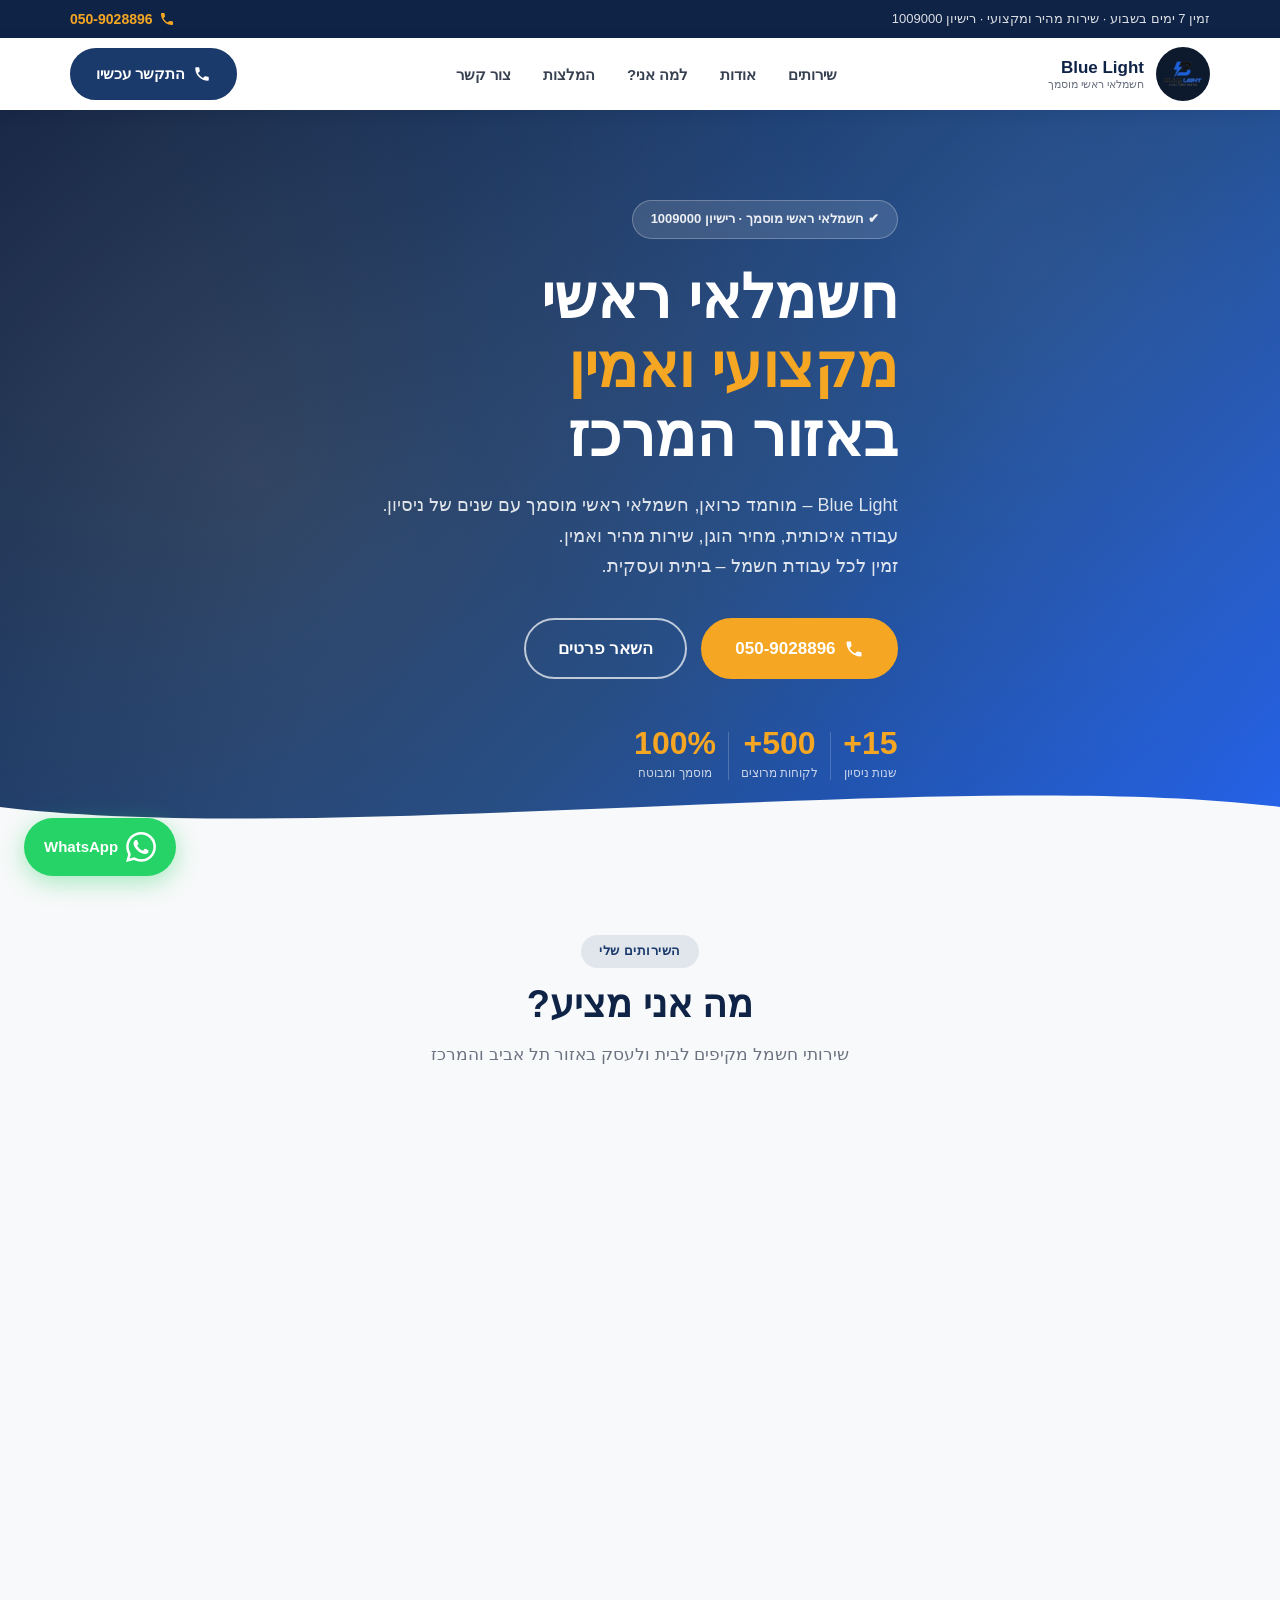
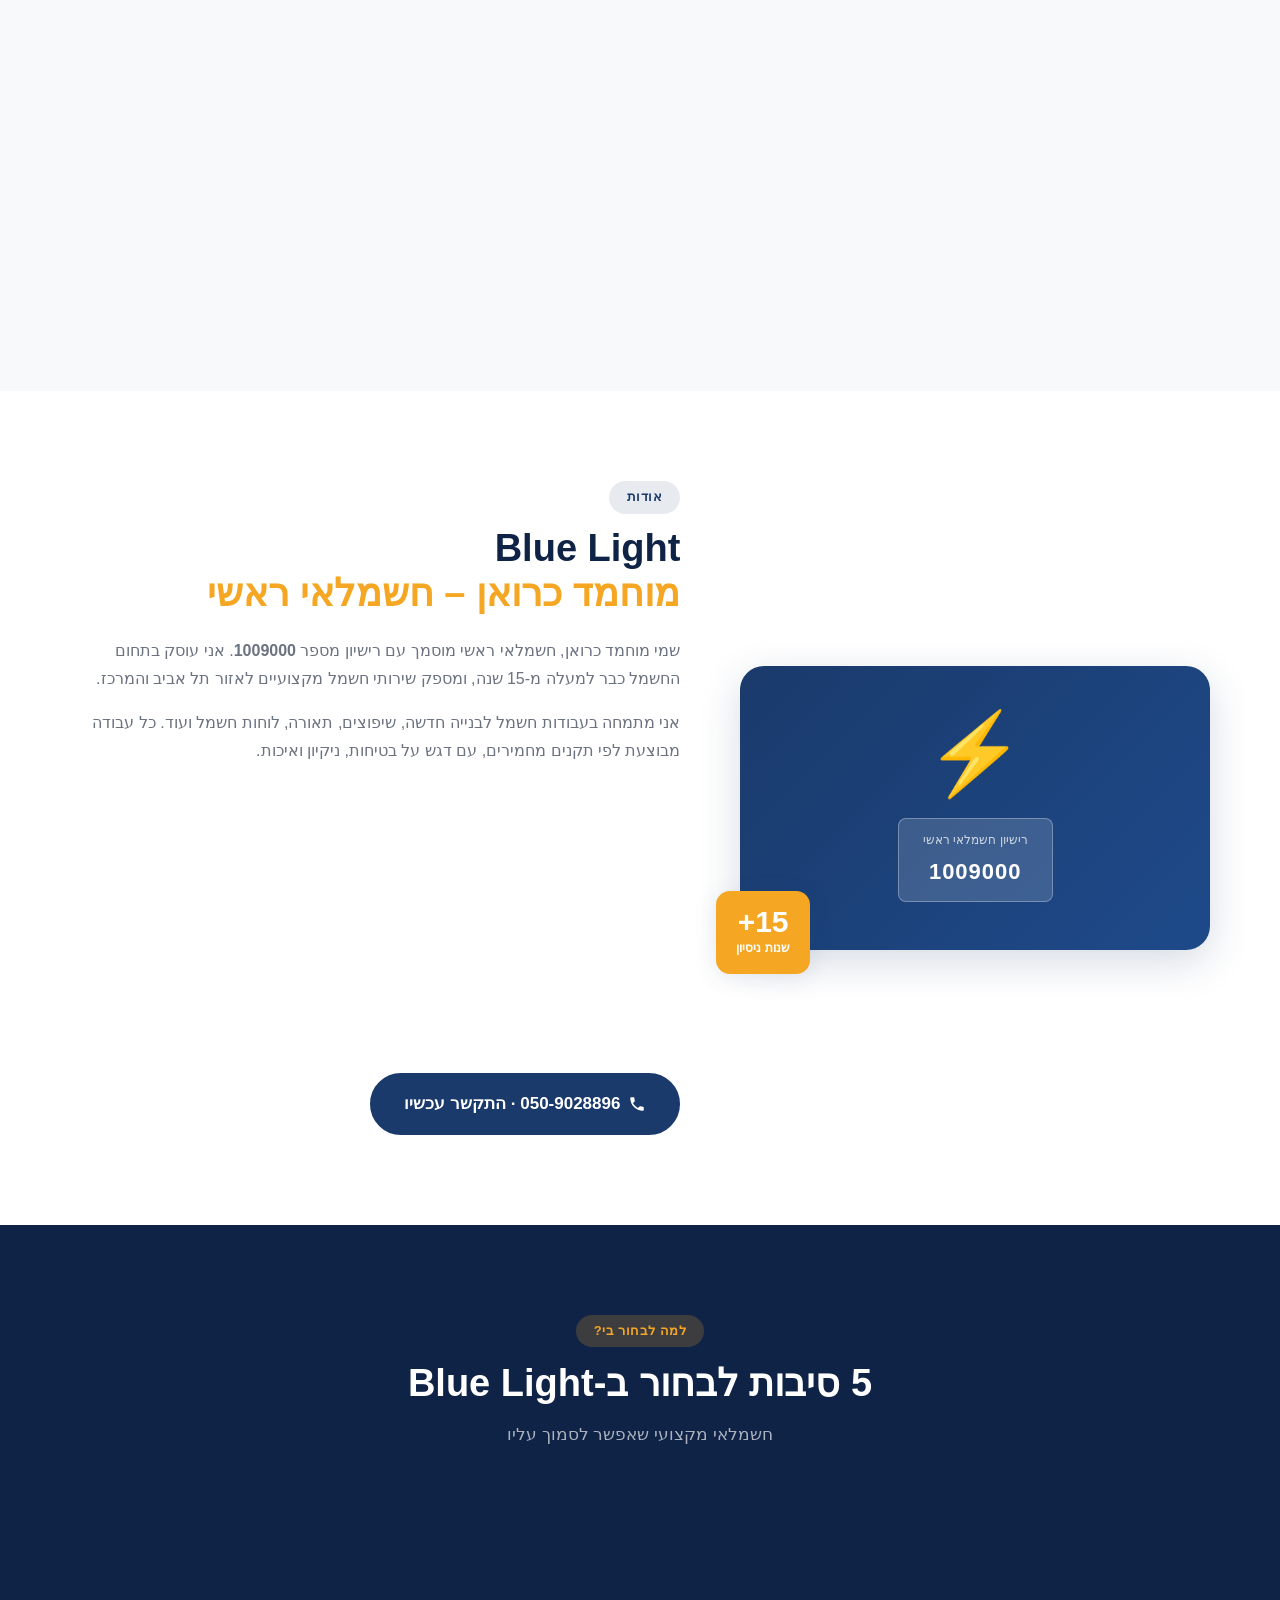
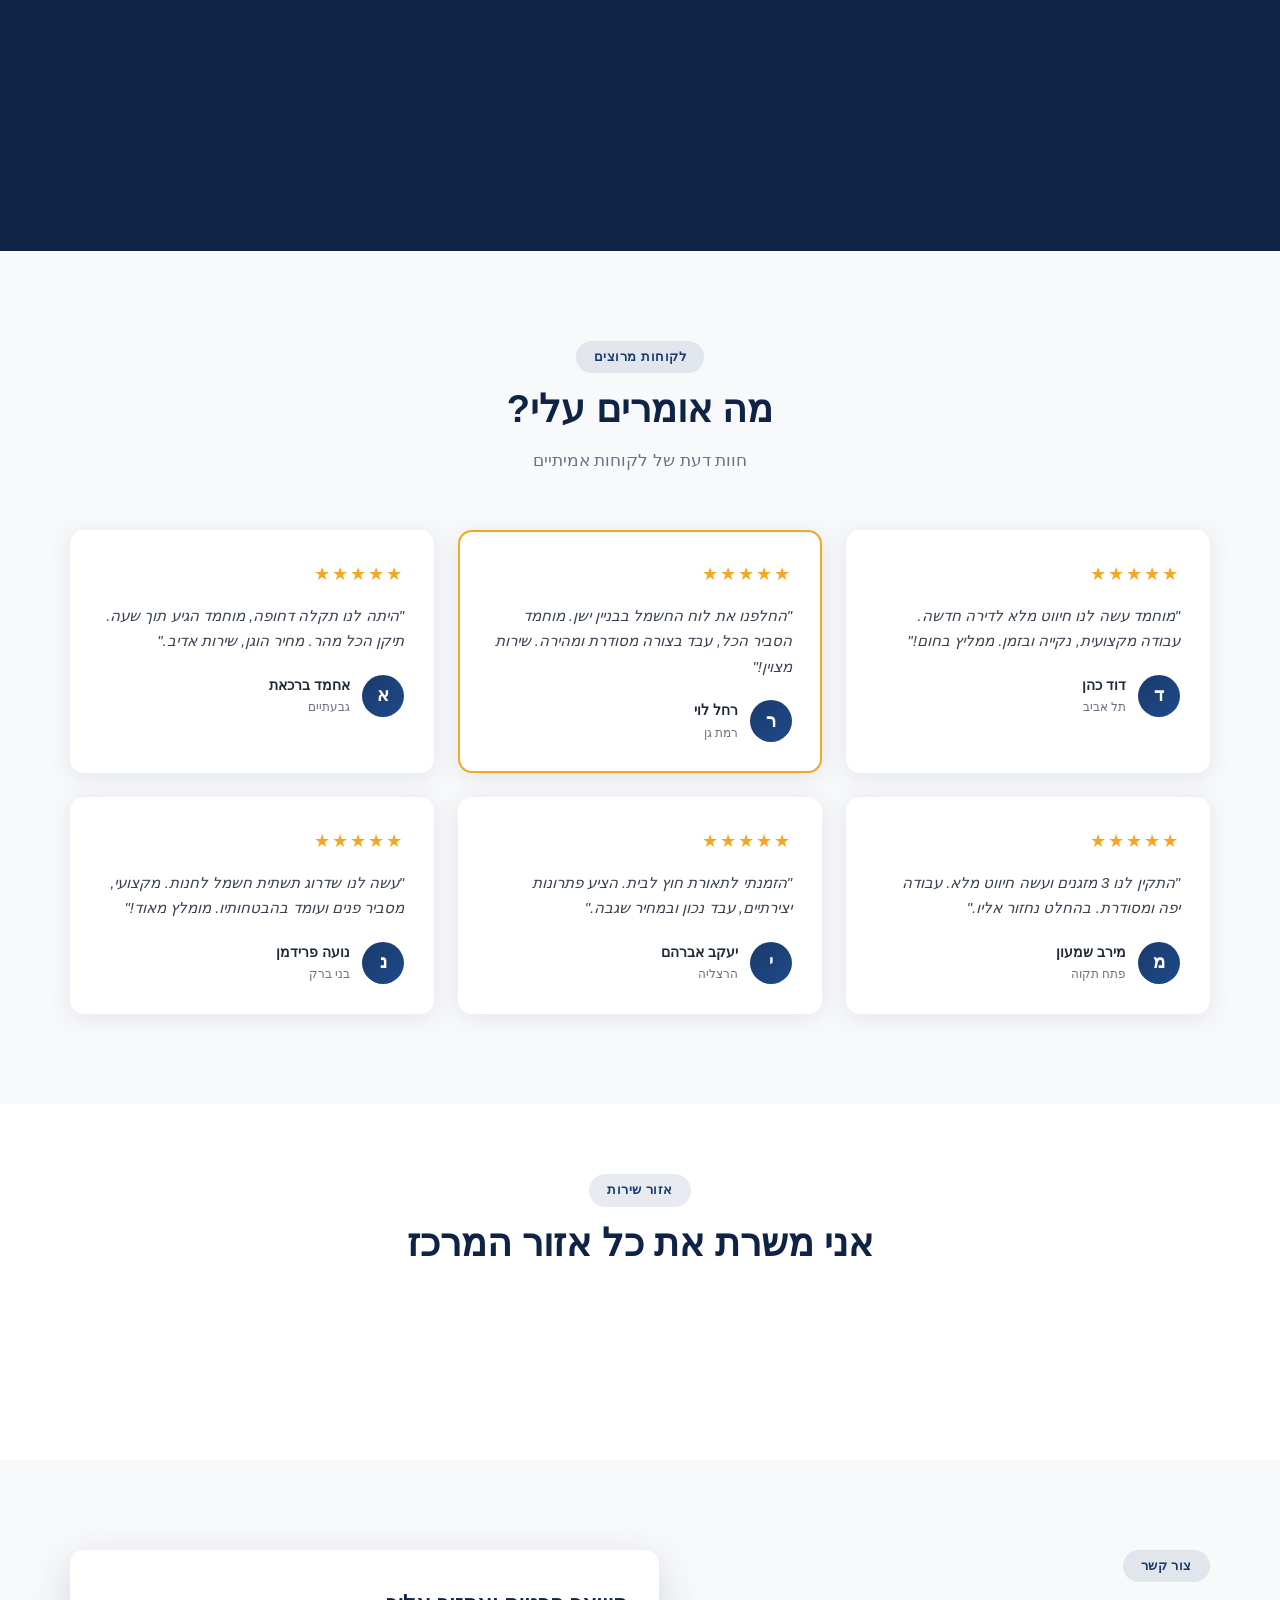
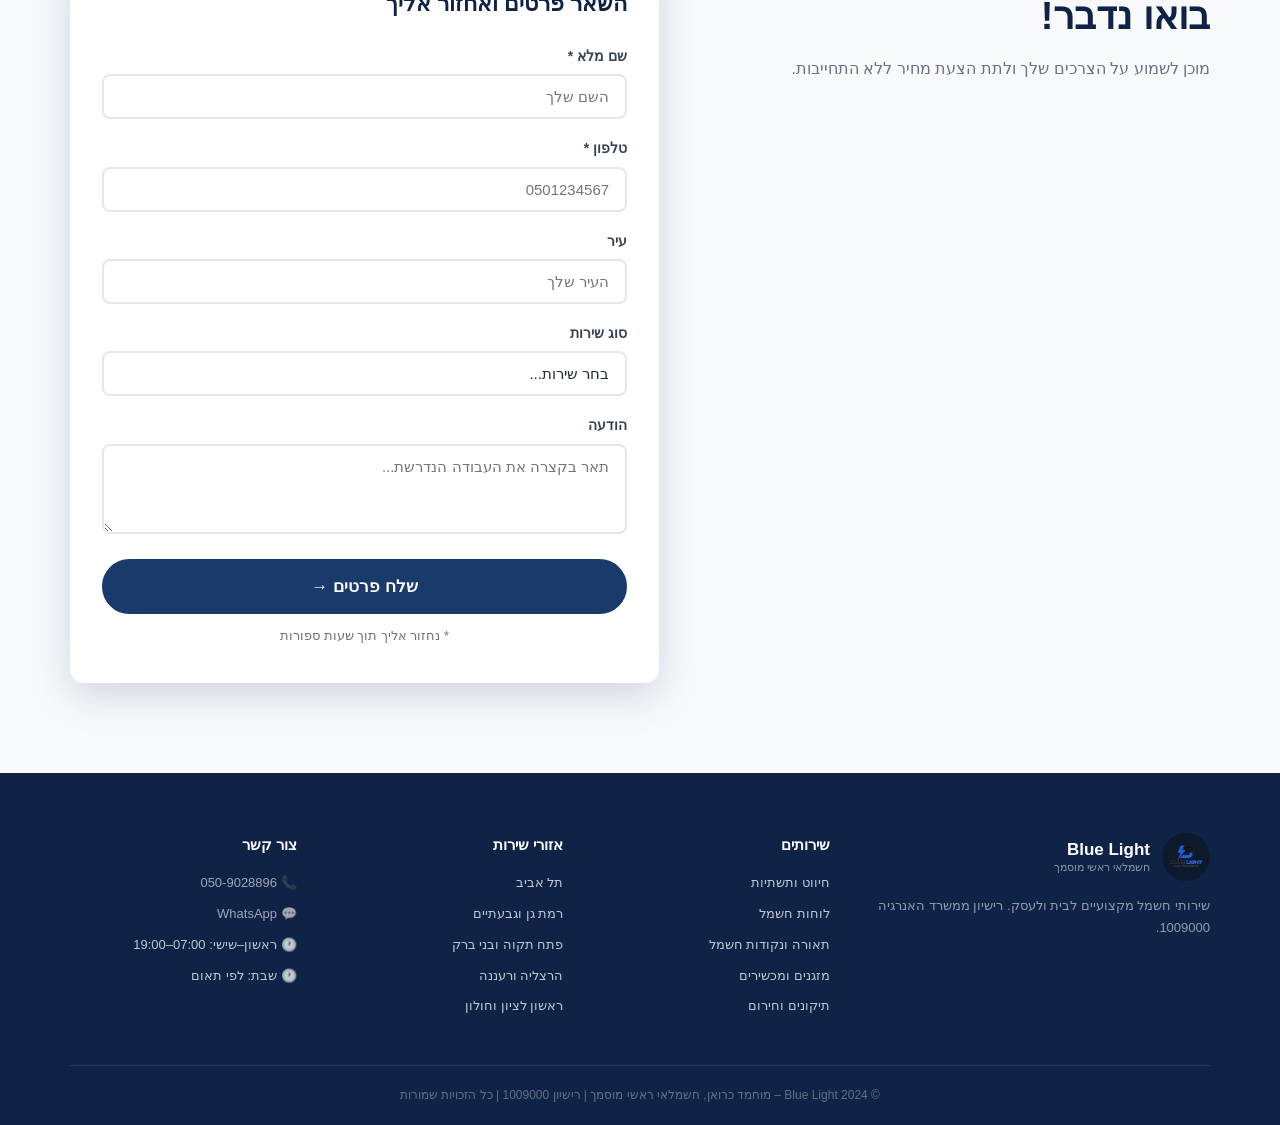
==== commit 01267aa5: "Add official Blue Light logo (PNG) converted from vector PDF - logo.png: exported from BlueLight_VEC" ====
--- a/index.html
+++ b/index.html
@@ -12,6 +12,7 @@
   <meta property="og:description" content="Blue Light – חשמלאי ראשי מוסמך עם ניסיון רב שנים. שירות מקצועי, מהיר ואמין. זמין לכל עבודת חשמל.">
   <meta property="og:type" content="website">
   <title>Blue Light – חשמלאי ראשי | מוחמד כרואן | תל אביב והמרכז</title>
+  <link rel="icon" type="image/png" href="favicon.png">
   <link rel="preconnect" href="https://fonts.googleapis.com">
   <link rel="preconnect" href="https://fonts.gstatic.com" crossorigin>
   <link href="https://fonts.googleapis.com/css2?family=Heebo:wght@300;400;500;600;700;800;900&display=swap" rel="stylesheet">
@@ -37,7 +38,7 @@
     <div class="container">
       <div class="header-inner">
         <div class="logo">
-          <img src="logo.jpg" alt="Blue Light חשמל" class="logo-img">
+          <img src="logo.png" alt="Blue Light חשמל" class="logo-img">
           <div class="logo-text">
             <span class="logo-name">Blue Light</span>
             <span class="logo-sub">חשמלאי ראשי מוסמך</span>
@@ -550,7 +551,7 @@
       <div class="footer-grid">
         <div class="footer-brand">
           <div class="logo">
-            <img src="logo.jpg" alt="Blue Light חשמל" class="logo-img">
+            <img src="logo.png" alt="Blue Light חשמל" class="logo-img">
             <div class="logo-text">
               <span class="logo-name">Blue Light</span>
               <span class="logo-sub">חשמלאי ראשי מוסמך</span>
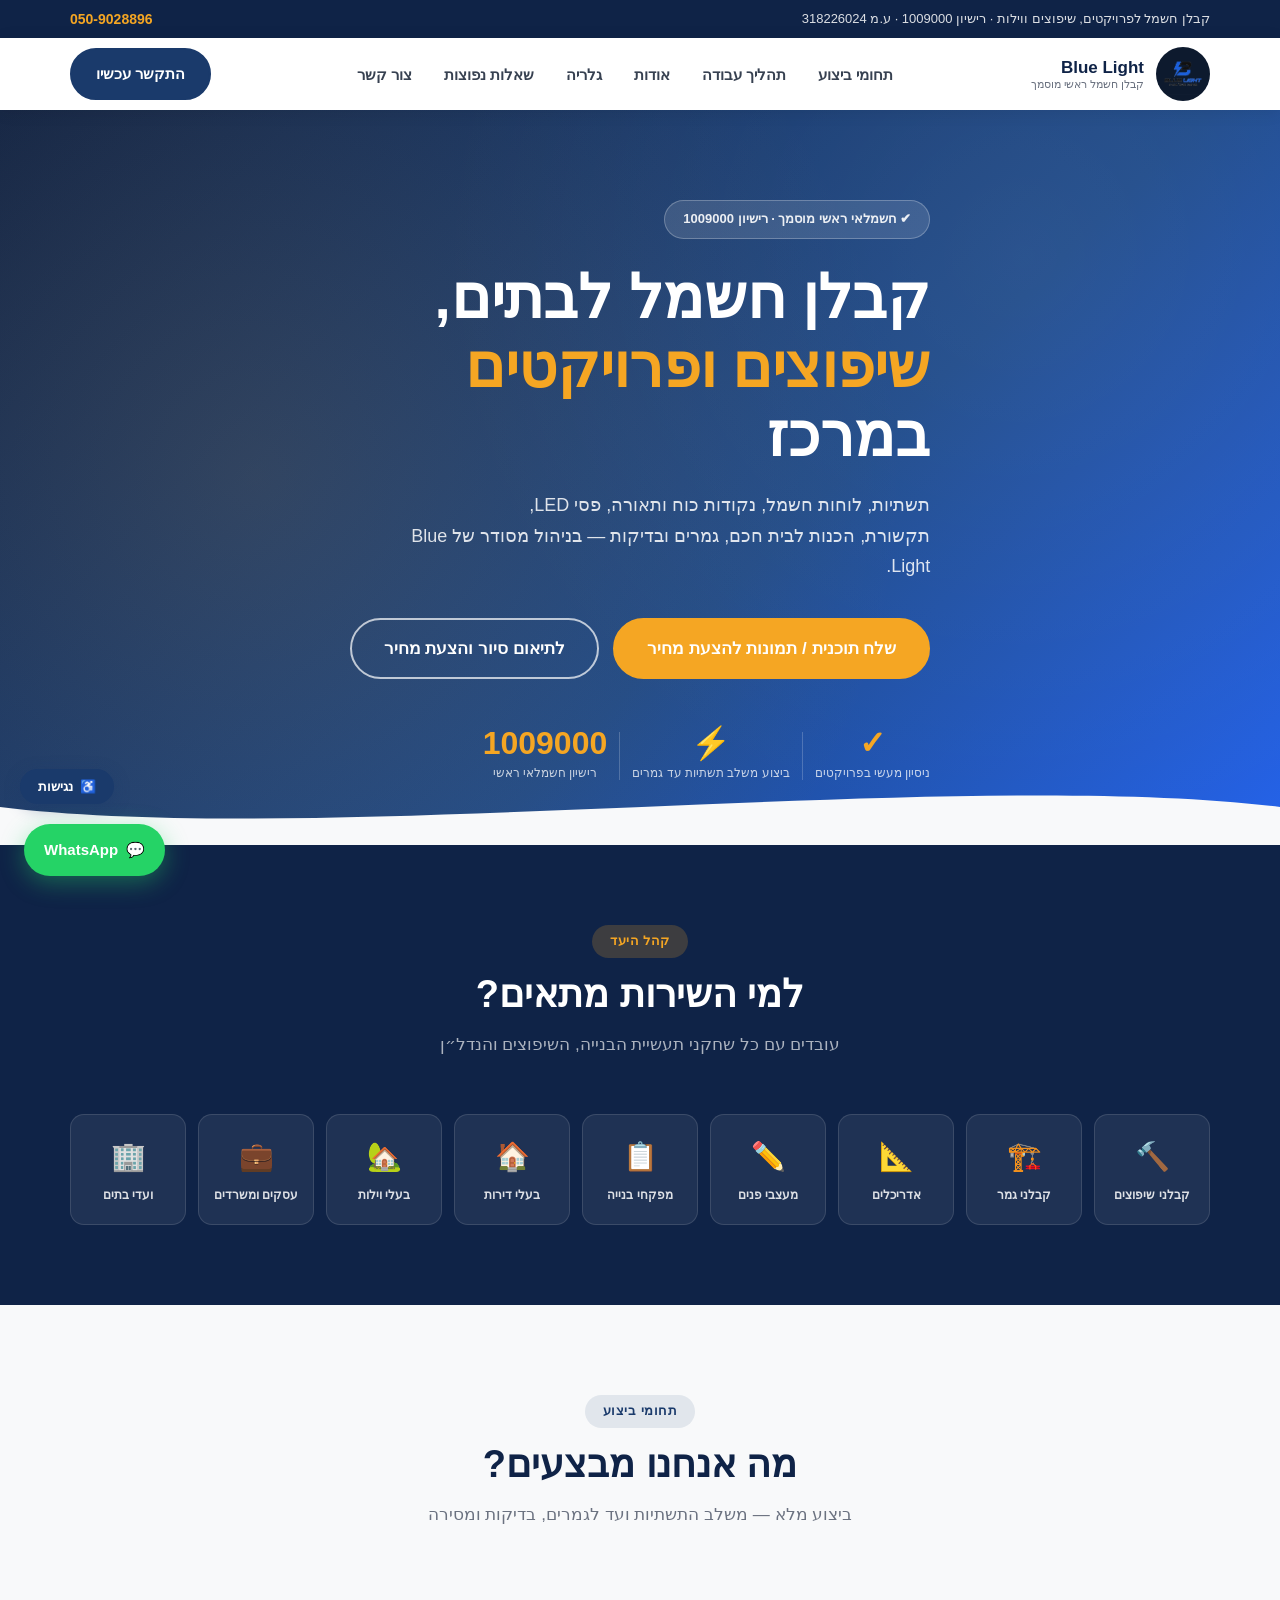
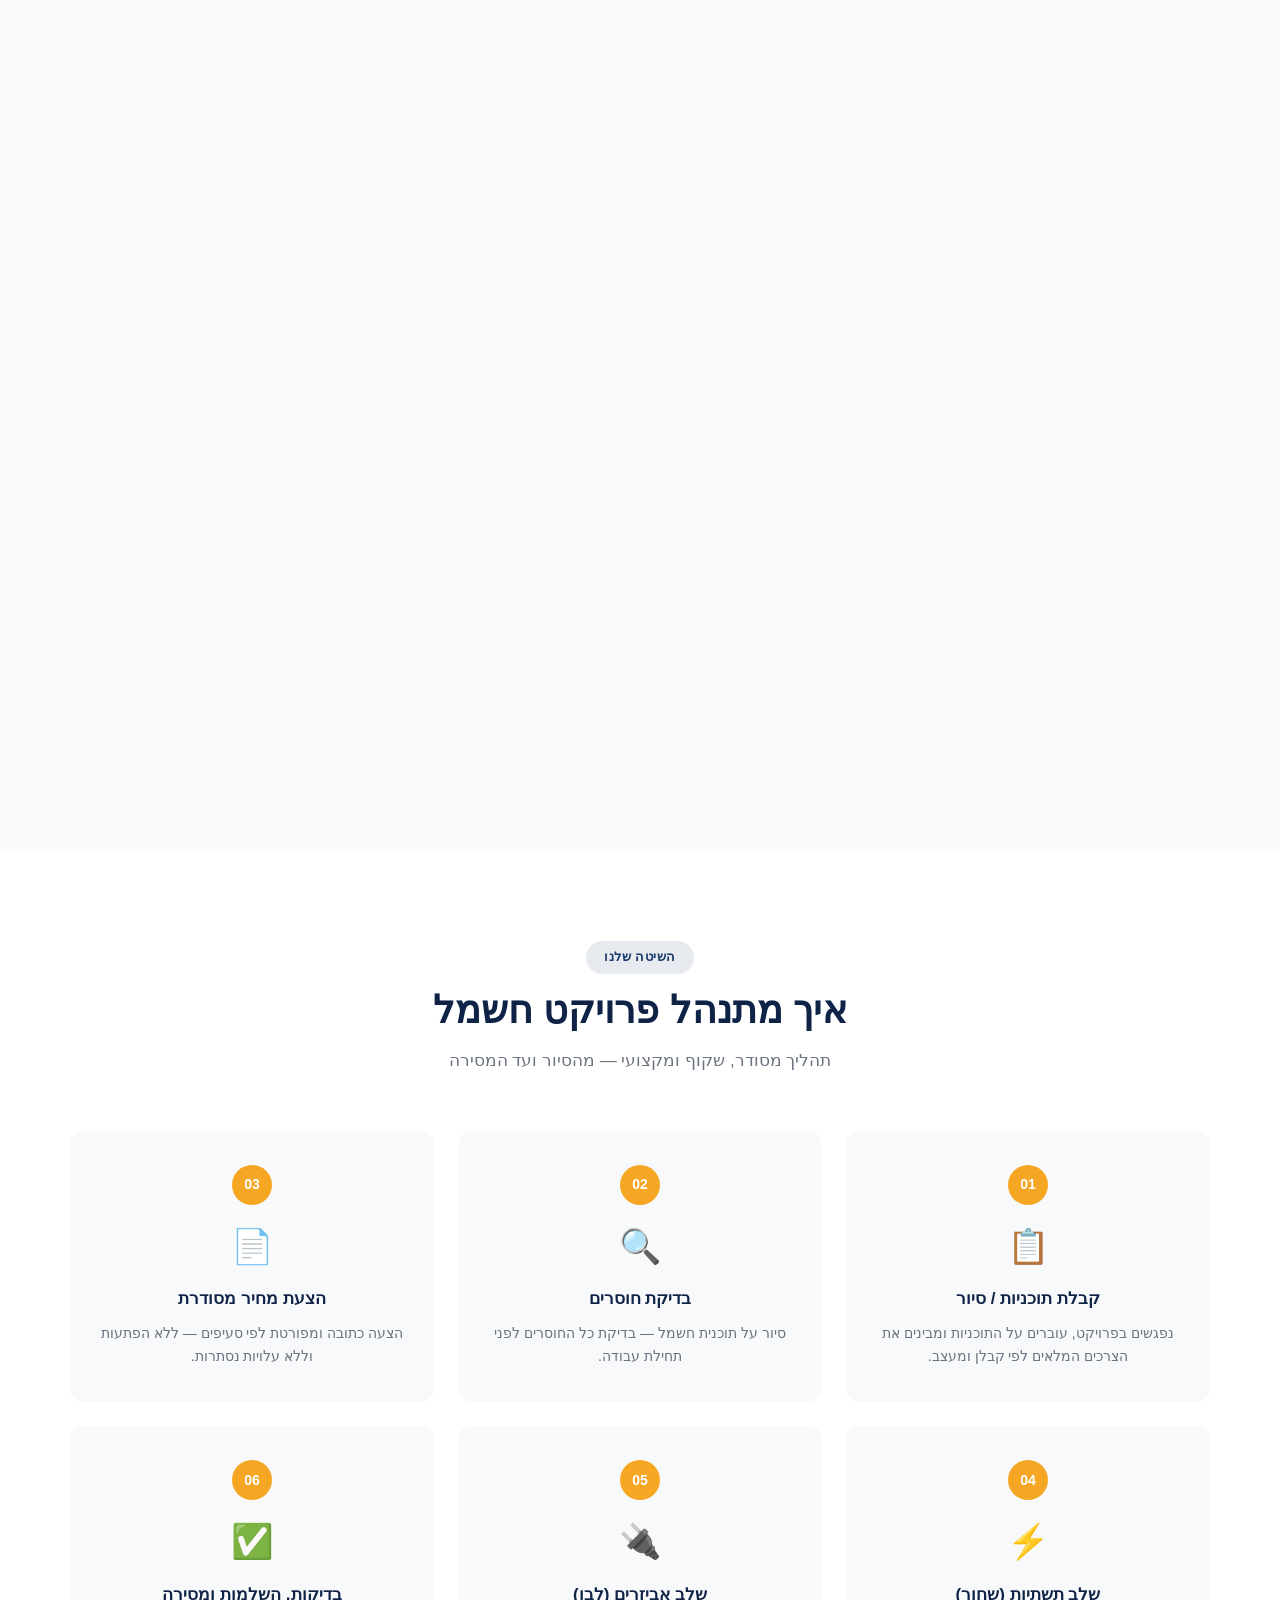
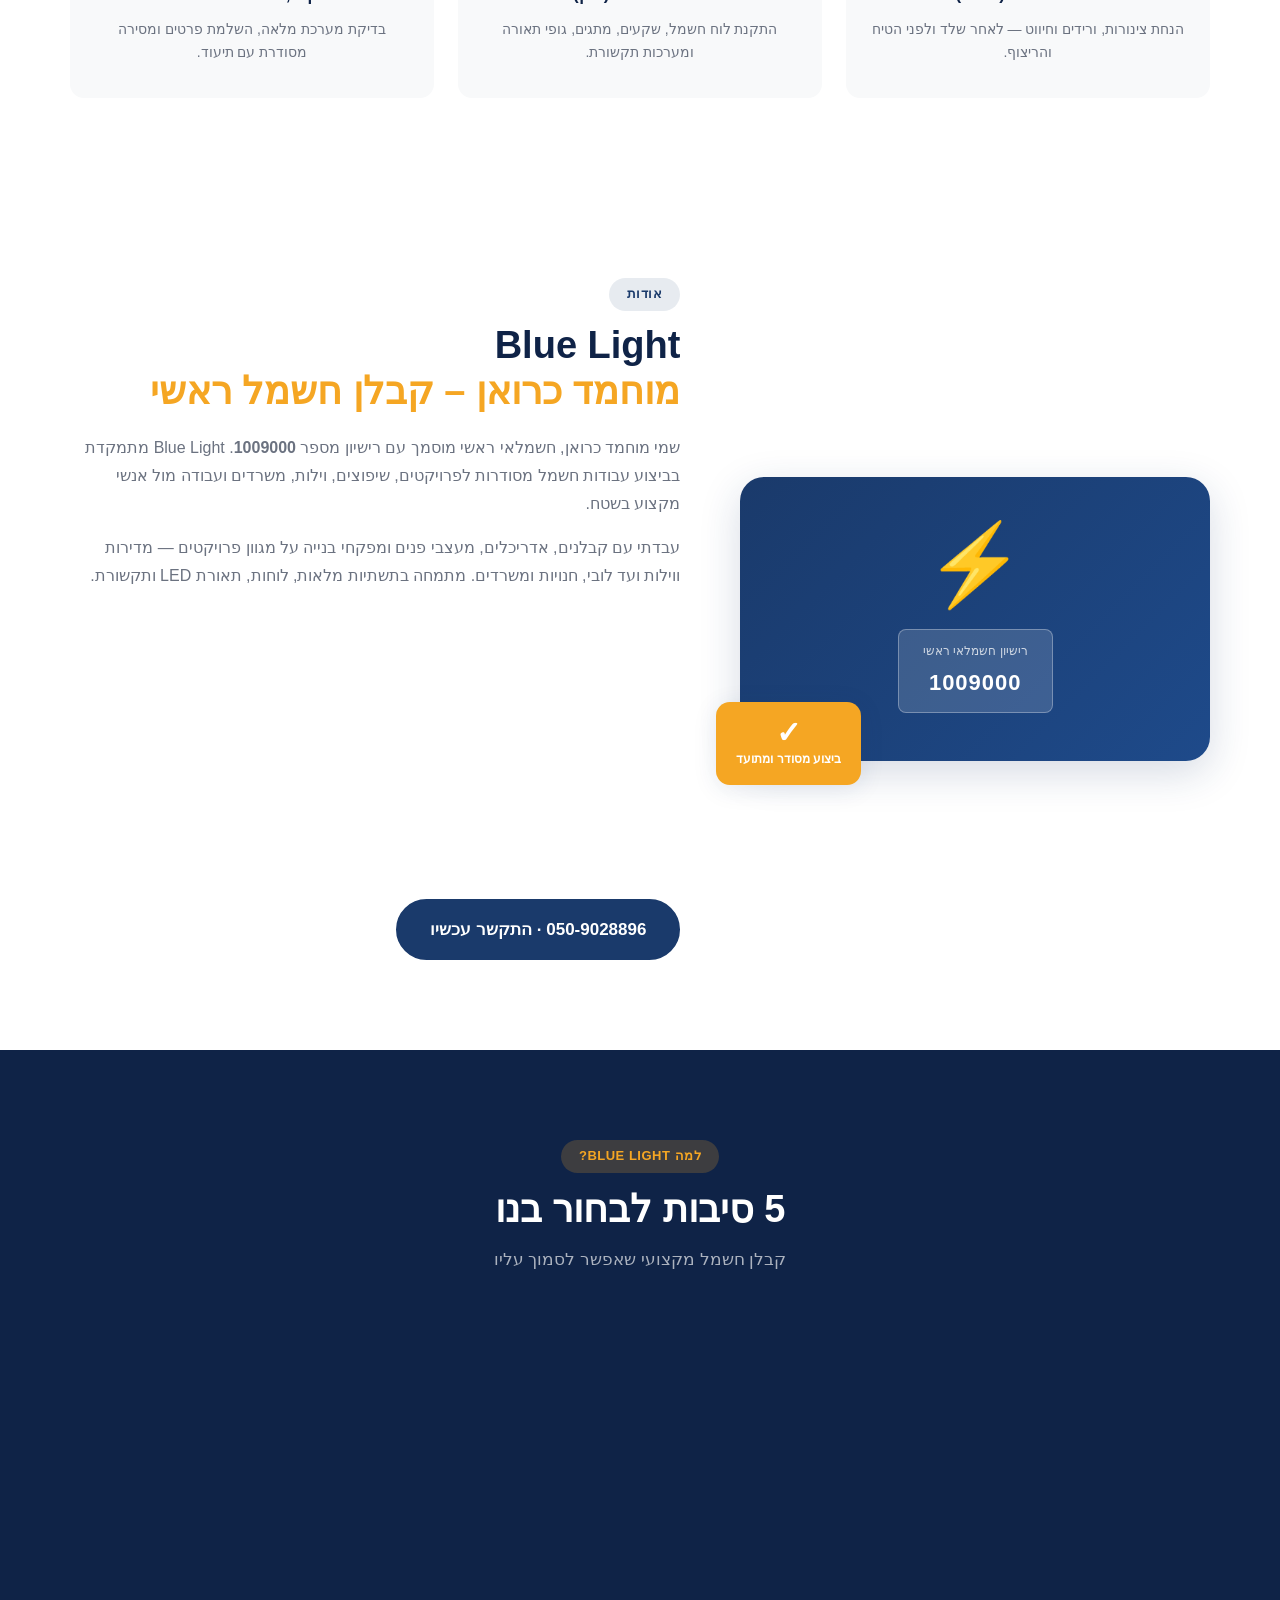
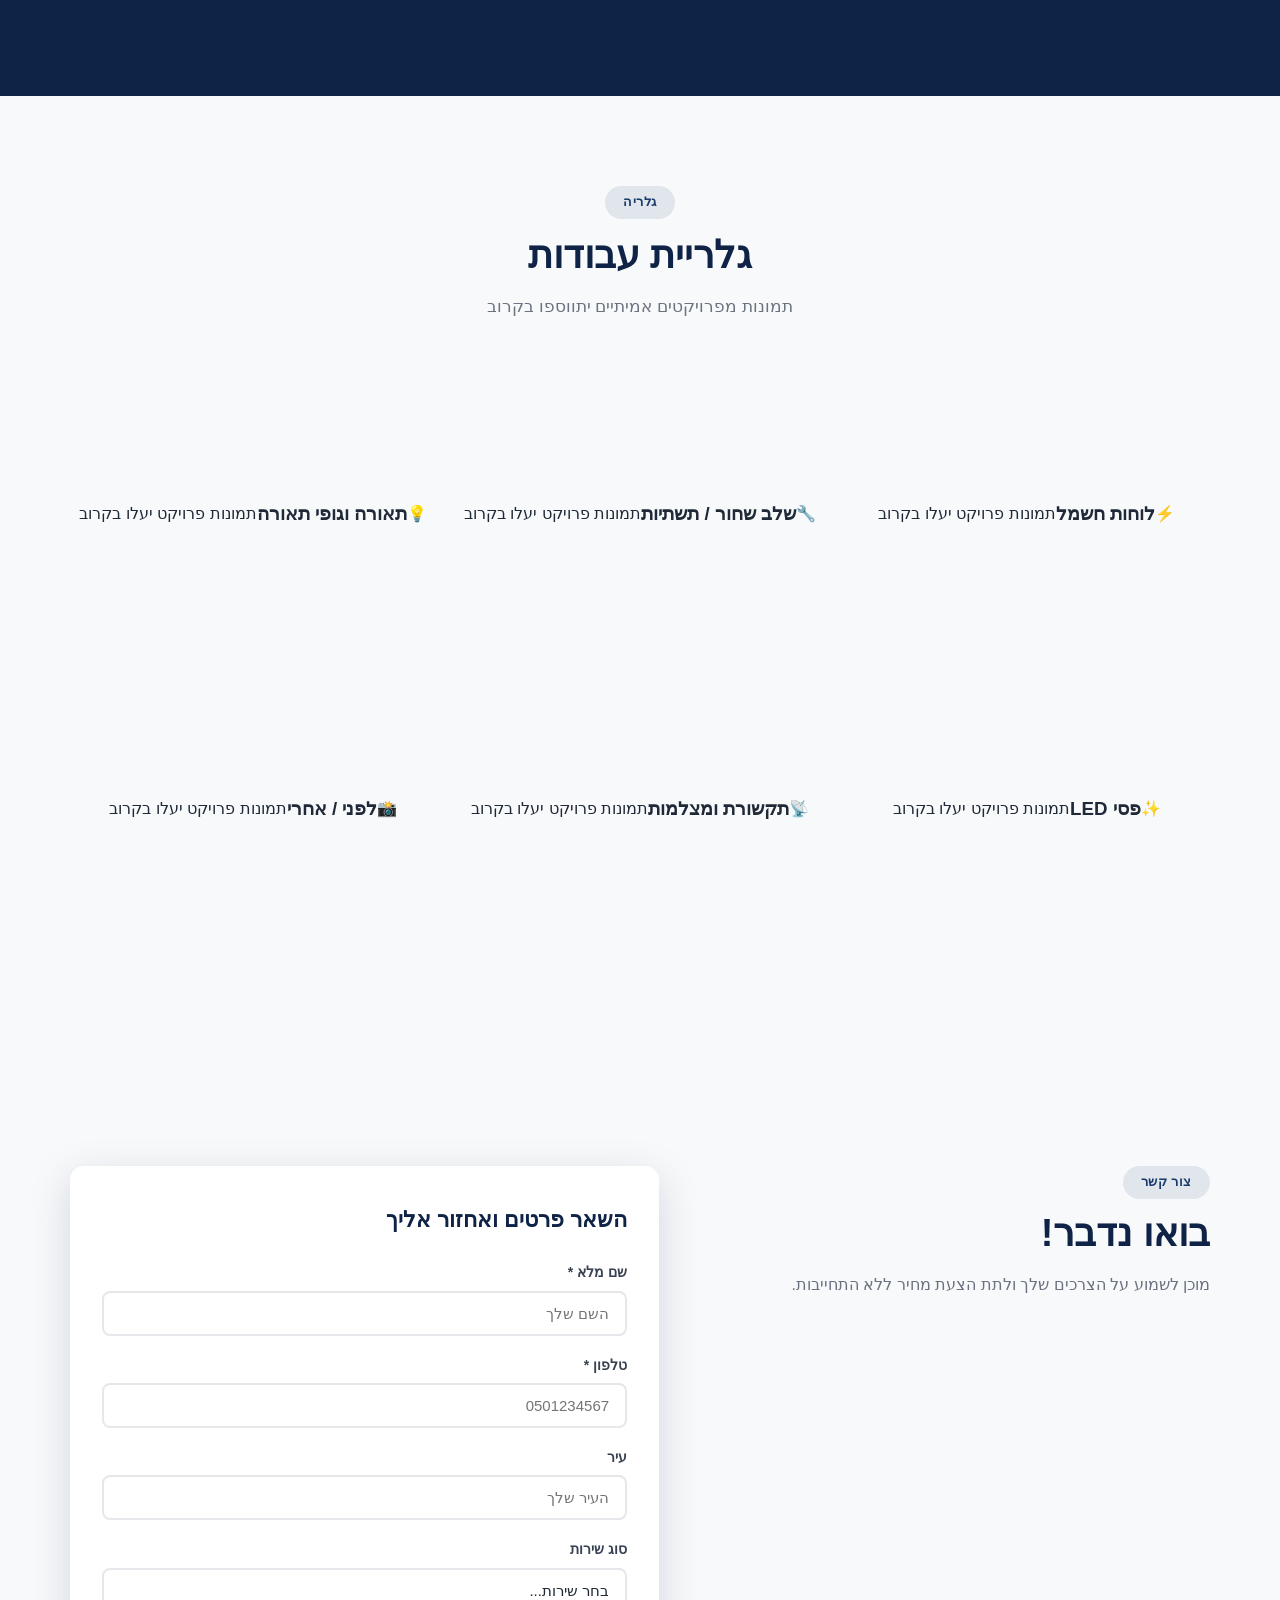
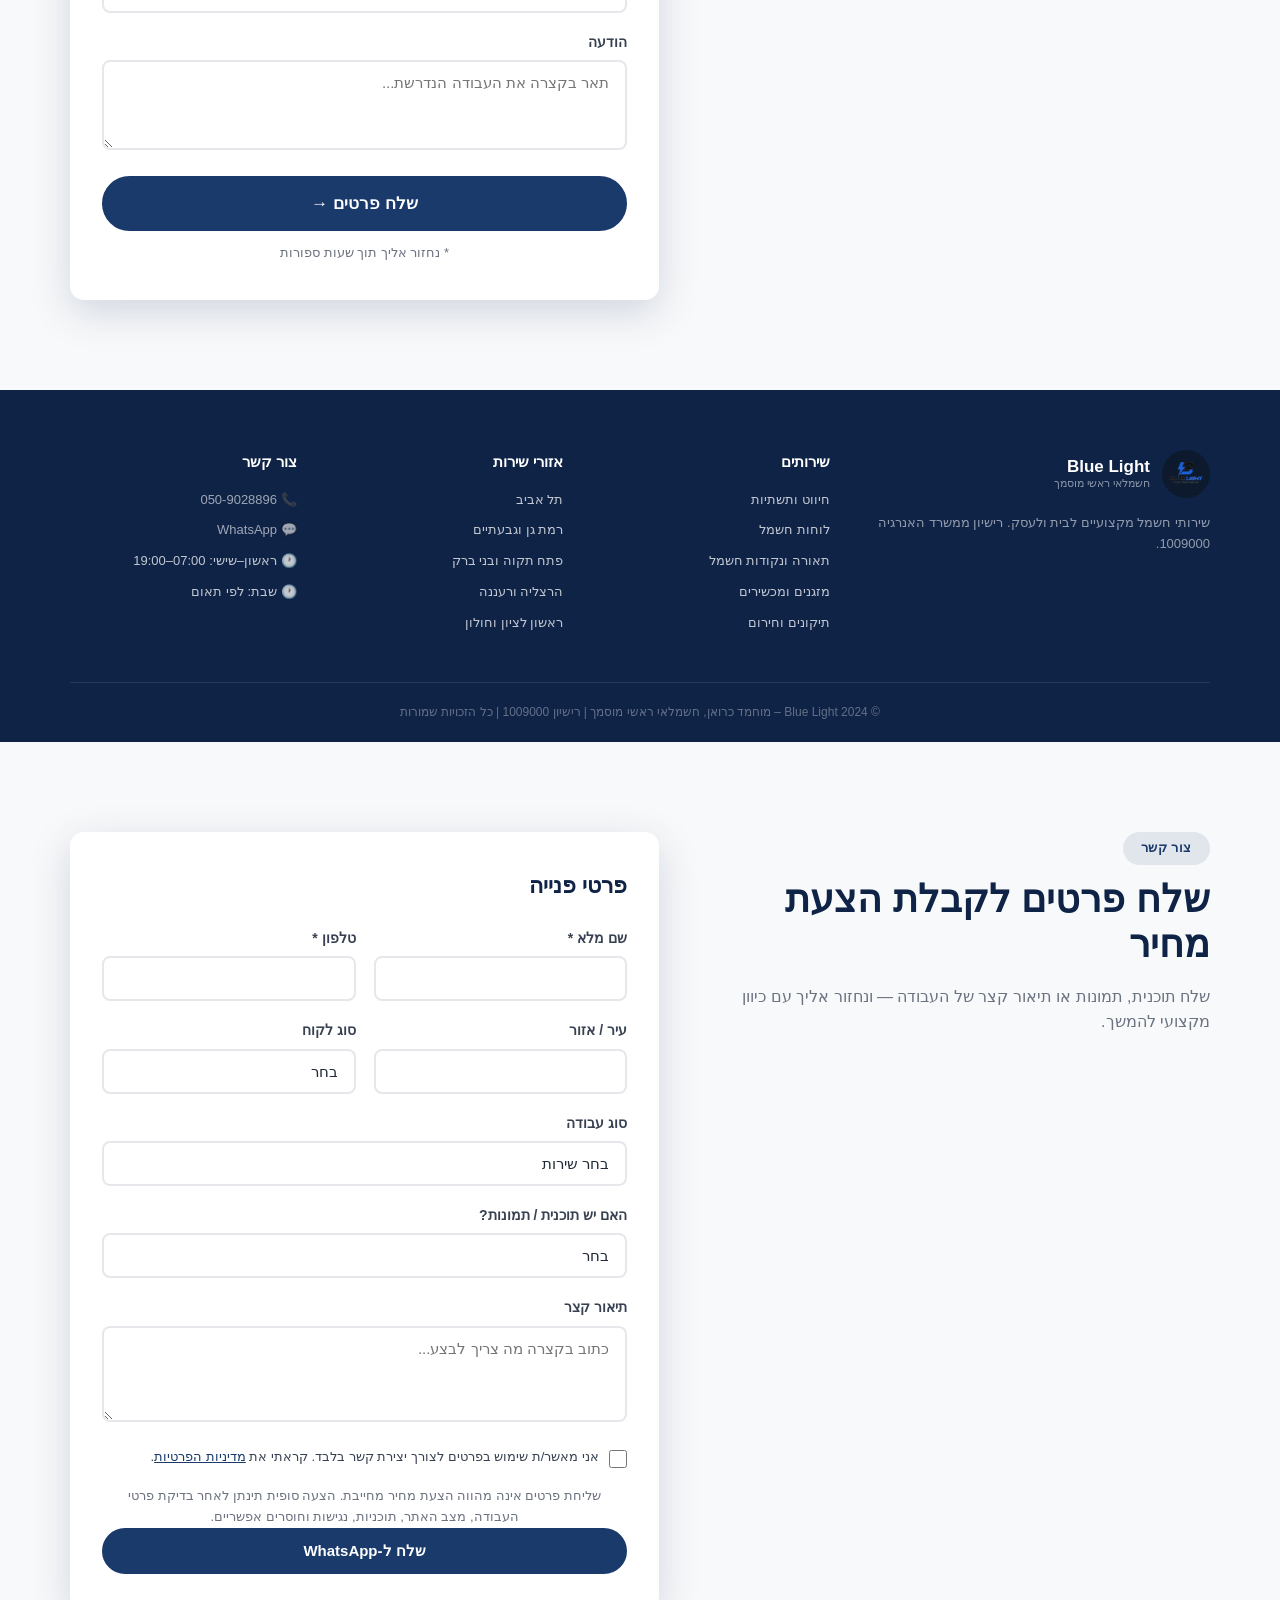
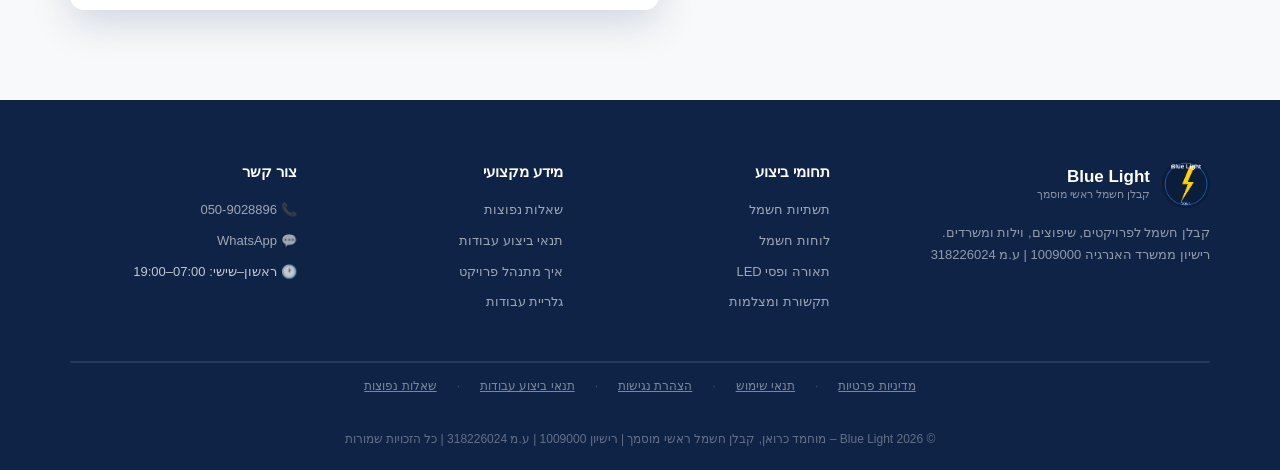
==== commit 1c02cfe0: "Merge remote improvements: official logo, security headers, robots.txt" ====
--- a/index.html
+++ b/index.html
@@ -5,11 +5,11 @@
   <meta http-equiv="Content-Security-Policy" content="default-src 'self'; script-src 'self'; style-src 'self' https://fonts.googleapis.com; font-src 'self' https://fonts.gstatic.com; img-src 'self' data:; connect-src 'self' https://fonts.googleapis.com https://fonts.gstatic.com; object-src 'none'; base-uri 'self'">
   <meta name="referrer" content="strict-origin-when-cross-origin">
   <meta name="viewport" content="width=device-width, initial-scale=1.0">
-  <meta name="description" content="Blue Light – מוחמד כרואן, חשמלאי ראשי מוסמך רישיון 1009000. שירותי חשמל מקצועיים באזור תל אביב והמרכז: חיווט, לוחות חשמל, תאורה, מזגנים. זמין 24/7.">
-  <meta name="keywords" content="blue light חשמל, חשמלאי, חשמלאי ראשי, חשמלאי תל אביב, חשמלאי מרכז, לוח חשמל, חיווט, תאורה, מזגן, חשמלאי מוסמך, מוחמד כרואן">
+  <meta name="description" content="Blue Light – קבלן חשמל לפרויקטים, שיפוצים, וילות ומשרדים באזור המרכז. מוחמד כרואן, חשמלאי ראשי רישיון 1009000. תשתיות, לוחות, תאורה, LED, תקשורת ובדיקות.">
+  <meta name="keywords" content="קבלן חשמל, חשמלאי פרויקטים, חשמלאי שיפוצים, חשמלאי ראשי, לוח חשמל, תאורה, פסי LED, תשתיות, תקשורת, תל אביב, מרכז">
   <meta name="author" content="Blue Light חשמל">
-  <meta property="og:title" content="Blue Light – חשמלאי ראשי מוסמך | תל אביב והמרכז">
-  <meta property="og:description" content="Blue Light – חשמלאי ראשי מוסמך עם ניסיון רב שנים. שירות מקצועי, מהיר ואמין. זמין לכל עבודת חשמל.">
+  <meta property="og:title" content="Blue Light – קבלן חשמל לפרויקטים ושיפוצים | תל אביב והמרכז">
+  <meta property="og:description" content="תשתיות, לוחות, תאורה ופסי LED לבתים, וילות, עסקים ומשרדים. חשמלאי ראשי מוסמך רישיון 1009000.">
   <meta property="og:type" content="website">
   <title>Blue Light – חשמלאי ראשי | מוחמד כרואן | תל אביב והמרכז</title>
   <link rel="icon" type="image/png" href="favicon.png">
@@ -17,23 +17,65 @@
   <link rel="preconnect" href="https://fonts.gstatic.com" crossorigin>
   <link href="https://fonts.googleapis.com/css2?family=Heebo:wght@300;400;500;600;700;800;900&display=swap" rel="stylesheet">
   <link rel="stylesheet" href="style.css">
+  <script type="application/ld+json">
+  {
+    "@context": "https://schema.org",
+    "@type": ["LocalBusiness", "Electrician"],
+    "name": "Blue Light חשמל",
+    "alternateName": "Blue Light Electric",
+    "description": "פתרונות חשמל חכמים – תשתיות, לוחות חשמל, תאורה ופסי LED לבתים, וילות, עסקים ומשרדים. חשמלאי ראשי מוסמך רישיון 1009000.",
+    "url": "https://bluelight-electric.co.il/",
+    "telephone": "+972509028896",
+    "email": "mkproelect@gmail.com",
+    "image": "https://bluelight-electric.co.il/logo.png",
+    "logo": "https://bluelight-electric.co.il/logo.png",
+    "priceRange": "$$",
+    "currenciesAccepted": "ILS",
+    "paymentAccepted": "Cash, Bank Transfer",
+    "areaServed": {
+      "@type": "GeoCircle",
+      "geoMidpoint": {
+        "@type": "GeoCoordinates",
+        "latitude": 32.0853,
+        "longitude": 34.7818
+      },
+      "geoRadius": "50000"
+    },
+    "address": {
+      "@type": "PostalAddress",
+      "addressCountry": "IL",
+      "addressRegion": "מרכז"
+    },
+    "openingHoursSpecification": {
+      "@type": "OpeningHoursSpecification",
+      "dayOfWeek": ["Sunday","Monday","Tuesday","Wednesday","Thursday","Friday"],
+      "opens": "07:00",
+      "closes": "20:00"
+    },
+    "hasCredential": {
+      "@type": "EducationalOccupationalCredential",
+      "credentialCategory": "license",
+      "name": "רישיון חשמלאי ראשי 1009000"
+    }
+  }
+  </script>
 </head>
 <body>
 
+  <a class="skip-link" href="#main-content">דלג לתוכן הראשי</a>
+
   <!-- Top Bar -->
   <div class="top-bar">
     <div class="container">
       <div class="top-bar-inner">
-        <span class="top-bar-text">זמין 7 ימים בשבוע · שירות מהיר ומקצועי · רישיון 1009000</span>
+        <span class="top-bar-text">קבלן חשמל לפרויקטים, שיפוצים ווילות · רישיון 1009000 · ע.מ 318226024</span>
         <a href="tel:0509028896" class="top-bar-phone">
-          <svg xmlns="http://www.w3.org/2000/svg" viewBox="0 0 24 24" fill="currentColor" width="16" height="16"><path d="M6.62 10.79c1.44 2.83 3.76 5.14 6.59 6.59l2.2-2.2c.27-.27.67-.36 1.02-.24 1.12.37 2.33.57 3.57.57.55 0 1 .45 1 1V20c0 .55-.45 1-1 1-9.39 0-17-7.61-17-17 0-.55.45-1 1-1h3.5c.55 0 1 .45 1 1 0 1.25.2 2.45.57 3.57.11.35.03.74-.25 1.02l-2.2 2.2z"/></svg>
           050-9028896
         </a>
       </div>
     </div>
   </div>
 
-  <!-- Header -->
   <header class="header" id="header">
     <div class="container">
       <div class="header-inner">
@@ -41,22 +83,20 @@
           <img src="logo.png" alt="Blue Light חשמל" class="logo-img">
           <div class="logo-text">
             <span class="logo-name">Blue Light</span>
-            <span class="logo-sub">חשמלאי ראשי מוסמך</span>
+            <span class="logo-sub">קבלן חשמל ראשי מוסמך</span>
           </div>
         </div>
         <nav class="nav" id="nav">
           <ul class="nav-list">
-            <li><a href="#services" class="nav-link">שירותים</a></li>
+            <li><a href="#services" class="nav-link">תחומי ביצוע</a></li>
+            <li><a href="#process" class="nav-link">תהליך עבודה</a></li>
             <li><a href="#about" class="nav-link">אודות</a></li>
-            <li><a href="#why-us" class="nav-link">למה אני?</a></li>
-            <li><a href="#testimonials" class="nav-link">המלצות</a></li>
+            <li><a href="#gallery" class="nav-link">גלריה</a></li>
+            <li><a href="faq.html" class="nav-link">שאלות נפוצות</a></li>
             <li><a href="#contact" class="nav-link">צור קשר</a></li>
           </ul>
         </nav>
-        <a href="tel:0509028896" class="btn btn-primary header-cta">
-          <svg xmlns="http://www.w3.org/2000/svg" viewBox="0 0 24 24" fill="currentColor" width="18" height="18"><path d="M6.62 10.79c1.44 2.83 3.76 5.14 6.59 6.59l2.2-2.2c.27-.27.67-.36 1.02-.24 1.12.37 2.33.57 3.57.57.55 0 1 .45 1 1V20c0 .55-.45 1-1 1-9.39 0-17-7.61-17-17 0-.55.45-1 1-1h3.5c.55 0 1 .45 1 1 0 1.25.2 2.45.57 3.57.11.35.03.74-.25 1.02l-2.2 2.2z"/></svg>
-          התקשר עכשיו
-        </a>
+        <a href="tel:0509028896" class="btn btn-primary header-cta" data-event="header_call">התקשר עכשיו</a>
         <button class="hamburger" id="hamburger" aria-label="תפריט">
           <span></span><span></span><span></span>
         </button>
@@ -64,406 +104,74 @@
     </div>
   </header>
 
-  <!-- Hero Section -->
+  <main id="main-content" tabindex="-1">
   <section class="hero" id="home">
     <div class="hero-bg"></div>
     <div class="container">
       <div class="hero-content">
         <div class="hero-badge">✔ חשמלאי ראשי מוסמך · רישיון 1009000</div>
-        <h1 class="hero-title">
-          חשמלאי ראשי<br>
-          <span class="text-yellow">מקצועי ואמין</span><br>
-          באזור המרכז
-        </h1>
-        <p class="hero-subtitle">
-          Blue Light – מוחמד כרואן, חשמלאי ראשי מוסמך עם שנים של ניסיון.<br>
-          עבודה איכותית, מחיר הוגן, שירות מהיר ואמין.<br>
-          זמין לכל עבודת חשמל – ביתית ועסקית.
-        </p>
+        <h1 class="hero-title">קבלן חשמל לבתים,<br><span class="text-yellow">שיפוצים ופרויקטים</span><br>במרכז</h1>
+        <p class="hero-subtitle">תשתיות, לוחות חשמל, נקודות כוח ותאורה, פסי LED,<br>תקשורת, הכנות לבית חכם, גמרים ובדיקות — בניהול מסודר של Blue Light.</p>
         <div class="hero-cta">
-          <a href="tel:0509028896" class="btn btn-yellow btn-lg">
-            <svg xmlns="http://www.w3.org/2000/svg" viewBox="0 0 24 24" fill="currentColor" width="20" height="20"><path d="M6.62 10.79c1.44 2.83 3.76 5.14 6.59 6.59l2.2-2.2c.27-.27.67-.36 1.02-.24 1.12.37 2.33.57 3.57.57.55 0 1 .45 1 1V20c0 .55-.45 1-1 1-9.39 0-17-7.61-17-17 0-.55.45-1 1-1h3.5c.55 0 1 .45 1 1 0 1.25.2 2.45.57 3.57.11.35.03.74-.25 1.02l-2.2 2.2z"/></svg>
-            050-9028896
-          </a>
-          <a href="#contact" class="btn btn-outline-white btn-lg">
-            השאר פרטים
-          </a>
+          <a href="https://wa.me/972509028896?text=שלום%20מוחמד,%20ראיתי%20את%20האתר%20של%20Blue%20Light.%20אני%20צריך%20הצעת%20מחיר%20/%20בדיקה%20לעבודת%20חשמל.%20שם:%20%20עיר:%20%20סוג%20עבודה:%20" target="_blank" rel="noopener" class="btn btn-yellow btn-lg" data-event="hero_whatsapp">שלח תוכנית / תמונות להצעת מחיר</a>
+          <a href="#contact" class="btn btn-outline-white btn-lg" data-event="hero_contact">לתיאום סיור והצעת מחיר</a>
         </div>
         <div class="hero-stats">
-          <div class="stat">
-            <span class="stat-num">15+</span>
-            <span class="stat-label">שנות ניסיון</span>
-          </div>
+          <div class="stat"><span class="stat-num">✓</span><span class="stat-label">ניסיון מעשי בפרויקטים</span></div>
           <div class="stat-divider"></div>
-          <div class="stat">
-            <span class="stat-num">500+</span>
-            <span class="stat-label">לקוחות מרוצים</span>
-          </div>
+          <div class="stat"><span class="stat-num">⚡</span><span class="stat-label">ביצוע משלב תשתיות עד גמרים</span></div>
           <div class="stat-divider"></div>
-          <div class="stat">
-            <span class="stat-num">100%</span>
-            <span class="stat-label">מוסמך ומבוטח</span>
-          </div>
-        </div>
-      </div>
-    </div>
-    <div class="hero-wave">
-      <svg viewBox="0 0 1440 80" preserveAspectRatio="none" xmlns="http://www.w3.org/2000/svg">
-        <path d="M0,40 C360,80 1080,0 1440,40 L1440,80 L0,80 Z" fill="#f8f9fa"/>
-      </svg>
-    </div>
+          <div class="stat"><span class="stat-num">1009000</span><span class="stat-label">רישיון חשמלאי ראשי</span></div>
+        </div>
+      </div>
+    </div>
+    <div class="hero-wave"><svg viewBox="0 0 1440 80" preserveAspectRatio="none" xmlns="http://www.w3.org/2000/svg"><path d="M0,40 C360,80 1080,0 1440,40 L1440,80 L0,80 Z" fill="#f8f9fa"/></svg></div>
   </section>
 
-  <!-- Services Section -->
+  <section class="audience" id="audience">
+    <div class="container">
+      <div class="section-header"><div class="section-badge">קהל היעד</div><h2 class="section-title">למי השירות מתאים?</h2><p class="section-subtitle">עובדים עם כל שחקני תעשיית הבנייה, השיפוצים והנדל״ן</p></div>
+      <div class="audience-grid">
+        <div class="audience-card"><div class="audience-icon">🔨</div><div class="audience-label">קבלני שיפוצים</div></div>
+        <div class="audience-card"><div class="audience-icon">🏗️</div><div class="audience-label">קבלני גמר</div></div>
+        <div class="audience-card"><div class="audience-icon">📐</div><div class="audience-label">אדריכלים</div></div>
+        <div class="audience-card"><div class="audience-icon">✏️</div><div class="audience-label">מעצבי פנים</div></div>
+        <div class="audience-card"><div class="audience-icon">📋</div><div class="audience-label">מפקחי בנייה</div></div>
+        <div class="audience-card"><div class="audience-icon">🏠</div><div class="audience-label">בעלי דירות</div></div>
+        <div class="audience-card"><div class="audience-icon">🏡</div><div class="audience-label">בעלי וילות</div></div>
+        <div class="audience-card"><div class="audience-icon">💼</div><div class="audience-label">עסקים ומשרדים</div></div>
+        <div class="audience-card"><div class="audience-icon">🏢</div><div class="audience-label">ועדי בתים</div></div>
+      </div>
+    </div>
+  </section>
+
   <section class="services" id="services">
-    <div class="container">
-      <div class="section-header">
-        <div class="section-badge">השירותים שלי</div>
-        <h2 class="section-title">מה אני מציע?</h2>
-        <p class="section-subtitle">שירותי חשמל מקיפים לבית ולעסק באזור תל אביב והמרכז</p>
-      </div>
+    <div class="container"><div class="section-header"><div class="section-badge">תחומי ביצוע</div><h2 class="section-title">מה אנחנו מבצעים?</h2><p class="section-subtitle">ביצוע מלא — משלב התשתיות ועד לגמרים, בדיקות ומסירה</p></div>
       <div class="services-grid">
-
-        <div class="service-card">
-          <div class="service-icon">
-            <svg xmlns="http://www.w3.org/2000/svg" viewBox="0 0 64 64" fill="none" stroke="currentColor" stroke-width="2.5" stroke-linecap="round" stroke-linejoin="round">
-              <rect x="8" y="8" width="48" height="48" rx="4"/>
-              <line x1="20" y1="20" x2="20" y2="44"/>
-              <line x1="32" y1="16" x2="32" y2="44"/>
-              <line x1="44" y1="24" x2="44" y2="44"/>
-              <line x1="14" y1="44" x2="50" y2="44"/>
-            </svg>
-          </div>
-          <h3>לוחות חשמל</h3>
-          <p>התקנה, שדרוג ותיקון לוחות חשמל ביתיים ועסקיים. החלפת ממסרים, מפסקי זרם ואבטחת מערכות.</p>
-          <ul class="service-list">
-            <li>התקנת לוח חשמל חדש</li>
-            <li>שדרוג לוח קיים</li>
-            <li>החלפת ממסרים ומפסקים</li>
-            <li>בדיקת לוח חשמל</li>
-          </ul>
-        </div>
-
-        <div class="service-card featured">
-          <div class="service-badge-featured">הכי מבוקש</div>
-          <div class="service-icon">
-            <svg xmlns="http://www.w3.org/2000/svg" viewBox="0 0 64 64" fill="none" stroke="currentColor" stroke-width="2.5" stroke-linecap="round" stroke-linejoin="round">
-              <path d="M32 8 L20 28 L29 28 L24 56 L44 32 L35 32 Z"/>
-            </svg>
-          </div>
-          <h3>חיווט ותשתיות</h3>
-          <p>הנחת חיווט חשמלי מקצועי לבנייה חדשה, שיפוצים והרחבות. עבודה לפי תקנים ובטיחות מלאה.</p>
-          <ul class="service-list">
-            <li>חיווט לדירות חדשות</li>
-            <li>חיווט לשיפוצים</li>
-            <li>הנחת צינורות ותעלות</li>
-            <li>שדרוג תשתית חשמל</li>
-          </ul>
-        </div>
-
-        <div class="service-card">
-          <div class="service-icon">
-            <svg xmlns="http://www.w3.org/2000/svg" viewBox="0 0 64 64" fill="none" stroke="currentColor" stroke-width="2.5" stroke-linecap="round" stroke-linejoin="round">
-              <circle cx="32" cy="28" r="14"/>
-              <line x1="32" y1="8" x2="32" y2="4"/>
-              <line x1="32" y1="52" x2="32" y2="56"/>
-              <line x1="52" y1="28" x2="56" y2="28"/>
-              <line x1="8" y1="28" x2="12" y2="28"/>
-              <path d="M22 42 Q32 56 42 42"/>
-            </svg>
-          </div>
-          <h3>תאורה ונקודות חשמל</h3>
-          <p>התקנת כל סוגי התאורה, שקעים, מתגים ונקודות חשמל לבית ולעסק. עיצוב תאורה ותכנון.</p>
-          <ul class="service-list">
-            <li>התקנת גופי תאורה</li>
-            <li>תאורת LED חסכונית</li>
-            <li>הוספת שקעים ומתגים</li>
-            <li>תאורת חוץ וגן</li>
-          </ul>
-        </div>
-
-        <div class="service-card">
-          <div class="service-icon">
-            <svg xmlns="http://www.w3.org/2000/svg" viewBox="0 0 64 64" fill="none" stroke="currentColor" stroke-width="2.5" stroke-linecap="round" stroke-linejoin="round">
-              <rect x="6" y="14" width="52" height="36" rx="4"/>
-              <line x1="20" y1="50" x2="16" y2="58"/>
-              <line x1="44" y1="50" x2="48" y2="58"/>
-              <line x1="12" y1="58" x2="52" y2="58"/>
-              <line x1="6" y1="30" x2="58" y2="30"/>
-              <circle cx="32" cy="22" r="3"/>
-            </svg>
-          </div>
-          <h3>מזגנים ומכשירי חשמל</h3>
-          <p>התקנת מזגנים, דודי שמש, דוודים ומכשירי חשמל. חיווט ייעודי לפי תקן.</p>
-          <ul class="service-list">
-            <li>התקנת מזגנים</li>
-            <li>חיווט לדוד שמש</li>
-            <li>חיווט לתנור ומדיח</li>
-            <li>נקודות ייעודיות למכשירים</li>
-          </ul>
-        </div>
-
-        <div class="service-card">
-          <div class="service-icon">
-            <svg xmlns="http://www.w3.org/2000/svg" viewBox="0 0 64 64" fill="none" stroke="currentColor" stroke-width="2.5" stroke-linecap="round" stroke-linejoin="round">
-              <circle cx="32" cy="32" r="20"/>
-              <path d="M32 20 L32 32 L40 32"/>
-              <path d="M22 10 L18 6"/>
-              <path d="M42 10 L46 6"/>
-            </svg>
-          </div>
-          <h3>תיקונים וחירום</h3>
-          <p>מענה מהיר לתקלות חשמל דחופות. זמין לתיקונים ביתיים ועסקיים באזור המרכז.</p>
-          <ul class="service-list">
-            <li>תיקון תקלות חשמל</li>
-            <li>איתור קצרים</li>
-            <li>החלפת שקעים ומתגים</li>
-            <li>מענה מהיר לחירום</li>
-          </ul>
-        </div>
-
-        <div class="service-card">
-          <div class="service-icon">
-            <svg xmlns="http://www.w3.org/2000/svg" viewBox="0 0 64 64" fill="none" stroke="currentColor" stroke-width="2.5" stroke-linecap="round" stroke-linejoin="round">
-              <path d="M32 8 C18 8 8 18 8 32 C8 46 18 56 32 56 C46 56 56 46 56 32"/>
-              <path d="M40 8 L56 8 L56 24"/>
-              <path d="M56 8 L36 28"/>
-              <path d="M26 32 L30 36 L38 24"/>
-            </svg>
-          </div>
-          <h3>בדיקות ותקינה</h3>
-          <p>בדיקת מערכות חשמל, הכנת תיקי חשמל ואישורים. עבודה מול חברת חשמל ועיריות.</p>
-          <ul class="service-list">
-            <li>בדיקת תקינות מערכת</li>
-            <li>הכנת תיק חשמל</li>
-            <li>אישורים לחברת חשמל</li>
-            <li>ייעוץ וסקר חשמל</li>
-          </ul>
-        </div>
-
+        <div class="service-card featured"><div class="service-badge-featured">ביצוע מלא</div><div class="service-icon">⚡</div><h3>תשתיות חשמל לשיפוצים ובנייה</h3><p>הנחת צינורות, ורידים וחיווט מלא לפי תוכנית — שלב שחור לפני הטיח.</p><ul class="service-list"><li>הנחת צינורות וורידים לפי תוכנית</li><li>חיווט מלא לפני טיח</li><li>נקודות כוח, תאורה ותקשורת</li><li>עבודה מול קבלן ומפקח</li></ul></div>
+        <div class="service-card"><div class="service-icon">▦</div><h3>לוחות חשמל והגדלות חיבור</h3><p>לוחות ביתיים ועסקיים חדשים, שדרוגים, הגדלת קיבולת וחיווט בין לוחות.</p><ul class="service-list"><li>התקנת לוח חשמל חדש</li><li>שדרוג לוח קיים</li><li>הגדלת קיבולת חיבור</li><li>לוחות משנה לדירות ועסקים</li></ul></div>
+        <div class="service-card"><div class="service-icon">🔌</div><h3>נקודות חשמל, כוח ותאורה</h3><p>הוספת שקעים, מתגים, פסי כוח ונקודות תאורה לפי תוכנית מעצב.</p><ul class="service-list"><li>שקעים ומתגים לפי תוכנית</li><li>נקודות כוח ייעודיות</li><li>נקודות LED ורצועות אור</li><li>הגדלת תשתית קיימת</li></ul></div>
+        <div class="service-card"><div class="service-icon">💡</div><h3>תאורת פנים/חוץ ופסי LED</h3><p>תכנון והתקנת מערכות תאורה — ספוטים, גופי תאורה, פסי LED וחניות.</p><ul class="service-list"><li>פסי LED וספוטים שקועים</li><li>תאורת חוץ וגן</li><li>תאורת חניה ולובי</li><li>תאורה לפי תוכנית מעצב</li></ul></div>
+        <div class="service-card"><div class="service-icon">📡</div><h3>תקשורת, מצלמות והכנות בית חכם</h3><p>הנחת תשתיות תקשורת, כבלי רשת, הכנות למצלמות, אינטרקום ובית חכם.</p><ul class="service-list"><li>כבלי רשת CAT6/CAT7</li><li>הכנות למצלמות אבטחה</li><li>אינטרקום ומערכת כניסה</li><li>הכנות לבית חכם</li></ul></div>
+        <div class="service-card"><div class="service-icon">✅</div><h3>בדיקות, איתור תקלות ותיקונים</h3><p>בדיקת מערכות חשמל, איתור קצרים, תיקון תקלות והכנת תיקי חשמל לאישור.</p><ul class="service-list"><li>בדיקת מערכת קיימת</li><li>איתור קצרים ותקלות</li><li>הכנת תיק חשמל לאישור</li><li>מסירה מול חברת חשמל</li></ul></div>
       </div>
     </div>
   </section>
 
-  <!-- About Section -->
-  <section class="about" id="about">
-    <div class="container">
-      <div class="about-grid">
-        <div class="about-image-wrap">
-          <div class="about-image-card">
-            <div class="about-image-inner">
-              <div class="about-icon-big">⚡</div>
-              <div class="about-license">
-                <div class="license-label">רישיון חשמלאי ראשי</div>
-                <div class="license-num">1009000</div>
-              </div>
-            </div>
-          </div>
-          <div class="about-badge-float">
-            <div class="badge-num">15+</div>
-            <div class="badge-text">שנות ניסיון</div>
-          </div>
-        </div>
-        <div class="about-content">
-          <div class="section-badge">אודות</div>
-          <h2 class="section-title">Blue Light<br><span class="text-yellow">מוחמד כרואן – חשמלאי ראשי</span></h2>
-          <p class="about-text">
-            שמי מוחמד כרואן, חשמלאי ראשי מוסמך עם רישיון מספר <strong>1009000</strong>.
-            אני עוסק בתחום החשמל כבר למעלה מ-15 שנה, ומספק שירותי חשמל מקצועיים
-            לאזור תל אביב והמרכז.
-          </p>
-          <p class="about-text">
-            אני מתמחה בעבודות חשמל לבנייה חדשה, שיפוצים, תאורה, לוחות חשמל ועוד.
-            כל עבודה מבוצעת לפי תקנים מחמירים, עם דגש על בטיחות, ניקיון ואיכות.
-          </p>
-          <div class="about-features">
-            <div class="about-feature">
-              <div class="feature-check">✓</div>
-              <div>
-                <strong>חשמלאי ראשי מוסמך</strong>
-                <span>רישיון ממשרד האנרגיה</span>
-              </div>
-            </div>
-            <div class="about-feature">
-              <div class="feature-check">✓</div>
-              <div>
-                <strong>מבוטח לחלוטין</strong>
-                <span>ביטוח אחריות מקצועית מלא</span>
-              </div>
-            </div>
-            <div class="about-feature">
-              <div class="feature-check">✓</div>
-              <div>
-                <strong>עבודה לפי תקן</strong>
-                <span>עמידה בכל תקני הבטיחות</span>
-              </div>
-            </div>
-            <div class="about-feature">
-              <div class="feature-check">✓</div>
-              <div>
-                <strong>אחריות על העבודה</strong>
-                <span>אחריות מלאה על כל עבודה</span>
-              </div>
-            </div>
-          </div>
-          <a href="tel:0509028896" class="btn btn-primary btn-lg">
-            <svg xmlns="http://www.w3.org/2000/svg" viewBox="0 0 24 24" fill="currentColor" width="18" height="18"><path d="M6.62 10.79c1.44 2.83 3.76 5.14 6.59 6.59l2.2-2.2c.27-.27.67-.36 1.02-.24 1.12.37 2.33.57 3.57.57.55 0 1 .45 1 1V20c0 .55-.45 1-1 1-9.39 0-17-7.61-17-17 0-.55.45-1 1-1h3.5c.55 0 1 .45 1 1 0 1.25.2 2.45.57 3.57.11.35.03.74-.25 1.02l-2.2 2.2z"/></svg>
-            050-9028896 · התקשר עכשיו
-          </a>
-        </div>
-      </div>
-    </div>
-  </section>
-
-  <!-- Why Us Section -->
-  <section class="why-us" id="why-us">
-    <div class="container">
-      <div class="section-header">
-        <div class="section-badge">למה לבחור בי?</div>
-        <h2 class="section-title">5 סיבות לבחור ב-Blue Light</h2>
-        <p class="section-subtitle">חשמלאי מקצועי שאפשר לסמוך עליו</p>
-      </div>
-      <div class="why-grid">
-        <div class="why-card">
-          <div class="why-num">01</div>
-          <div class="why-icon">🏆</div>
-          <h3>ניסיון של 15 שנה</h3>
-          <p>ניסיון רב שנים בעבודות חשמל מורכבות – מבנייה חדשה ועד שיפוצים ותיקונים.</p>
-        </div>
-        <div class="why-card">
-          <div class="why-num">02</div>
-          <div class="why-icon">📜</div>
-          <h3>רישיון ממשלתי</h3>
-          <p>חשמלאי ראשי מוסמך עם רישיון רשמי מספר 1009000. עבודה חוקית, בטוחה ואמינה.</p>
-        </div>
-        <div class="why-card">
-          <div class="why-num">03</div>
-          <div class="why-icon">⚡</div>
-          <h3>זמין ומהיר</h3>
-          <p>מגיע מהר, מסיים בזמן. לא משאיר עבודה באמצע. זמין גם לתקלות דחופות.</p>
-        </div>
-        <div class="why-card">
-          <div class="why-num">04</div>
-          <div class="why-icon">💰</div>
-          <h3>מחיר הוגן ושקוף</h3>
-          <p>הצעת מחיר ברורה לפני תחילת עבודה. ללא הפתעות וללא עלויות נסתרות.</p>
-        </div>
-        <div class="why-card">
-          <div class="why-num">05</div>
-          <div class="why-icon">🛡️</div>
-          <h3>אחריות ומקצועיות</h3>
-          <p>עבודה לפי תקן עם אחריות מלאה. ניקיון ודיסקרטיות בכל עבודה.</p>
-        </div>
-      </div>
-    </div>
-  </section>
-
-  <!-- Testimonials -->
-  <section class="testimonials" id="testimonials">
-    <div class="container">
-      <div class="section-header">
-        <div class="section-badge">לקוחות מרוצים</div>
-        <h2 class="section-title">מה אומרים עלי?</h2>
-        <p class="section-subtitle">חוות דעת של לקוחות אמיתיים</p>
-      </div>
-      <div class="testimonials-grid">
-        <div class="testimonial-card">
-          <div class="stars">★★★★★</div>
-          <p class="testimonial-text">"מוחמד עשה לנו חיווט מלא לדירה חדשה. עבודה מקצועית, נקייה ובזמן. ממליץ בחום!"</p>
-          <div class="testimonial-author">
-            <div class="author-avatar">ד</div>
-            <div>
-              <div class="author-name">דוד כהן</div>
-              <div class="author-city">תל אביב</div>
-            </div>
-          </div>
-        </div>
-        <div class="testimonial-card featured-t">
-          <div class="stars">★★★★★</div>
-          <p class="testimonial-text">"החלפנו את לוח החשמל בבניין ישן. מוחמד הסביר הכל, עבד בצורה מסודרת ומהירה. שירות מצוין!"</p>
-          <div class="testimonial-author">
-            <div class="author-avatar">ר</div>
-            <div>
-              <div class="author-name">רחל לוי</div>
-              <div class="author-city">רמת גן</div>
-            </div>
-          </div>
-        </div>
-        <div class="testimonial-card">
-          <div class="stars">★★★★★</div>
-          <p class="testimonial-text">"היתה לנו תקלה דחופה, מוחמד הגיע תוך שעה. תיקן הכל מהר. מחיר הוגן, שירות אדיב."</p>
-          <div class="testimonial-author">
-            <div class="author-avatar">א</div>
-            <div>
-              <div class="author-name">אחמד ברכאת</div>
-              <div class="author-city">גבעתיים</div>
-            </div>
-          </div>
-        </div>
-        <div class="testimonial-card">
-          <div class="stars">★★★★★</div>
-          <p class="testimonial-text">"התקין לנו 3 מזגנים ועשה חיווט מלא. עבודה יפה ומסודרת. בהחלט נחזור אליו."</p>
-          <div class="testimonial-author">
-            <div class="author-avatar">מ</div>
-            <div>
-              <div class="author-name">מירב שמעון</div>
-              <div class="author-city">פתח תקוה</div>
-            </div>
-          </div>
-        </div>
-        <div class="testimonial-card">
-          <div class="stars">★★★★★</div>
-          <p class="testimonial-text">"הזמנתי לתאורת חוץ לבית. הציע פתרונות יצירתיים, עבד נכון ובמחיר שגבה."</p>
-          <div class="testimonial-author">
-            <div class="author-avatar">י</div>
-            <div>
-              <div class="author-name">יעקב אברהם</div>
-              <div class="author-city">הרצליה</div>
-            </div>
-          </div>
-        </div>
-        <div class="testimonial-card">
-          <div class="stars">★★★★★</div>
-          <p class="testimonial-text">"עשה לנו שדרוג תשתית חשמל לחנות. מקצועי, מסביר פנים ועומד בהבטחותיו. מומלץ מאוד!"</p>
-          <div class="testimonial-author">
-            <div class="author-avatar">נ</div>
-            <div>
-              <div class="author-name">נועה פרידמן</div>
-              <div class="author-city">בני ברק</div>
-            </div>
-          </div>
-        </div>
-      </div>
-    </div>
-  </section>
-
-  <!-- Area Coverage -->
-  <section class="coverage">
-    <div class="container">
-      <div class="coverage-inner">
-        <div class="section-badge">אזור שירות</div>
-        <h2 class="section-title">אני משרת את כל אזור המרכז</h2>
-        <div class="cities-grid">
-          <div class="city-tag">תל אביב</div>
-          <div class="city-tag">רמת גן</div>
-          <div class="city-tag">גבעתיים</div>
-          <div class="city-tag">בני ברק</div>
-          <div class="city-tag">פתח תקוה</div>
-          <div class="city-tag">הרצליה</div>
-          <div class="city-tag">רעננה</div>
-          <div class="city-tag">כפר סבא</div>
-          <div class="city-tag">נתניה</div>
-          <div class="city-tag">רחובות</div>
-          <div class="city-tag">ראשון לציון</div>
-          <div class="city-tag">חולון</div>
-          <div class="city-tag">בת ים</div>
-          <div class="city-tag">לוד</div>
-          <div class="city-tag">רמלה</div>
-          <div class="city-tag">ועוד...</div>
-        </div>
-      </div>
-    </div>
-  </section>
+  <section class="process" id="process"><div class="container"><div class="section-header"><div class="section-badge">השיטה שלנו</div><h2 class="section-title">איך מתנהל פרויקט חשמל</h2><p class="section-subtitle">תהליך מסודר, שקוף ומקצועי — מהסיור ועד המסירה</p></div><div class="process-steps">
+    <div class="process-step"><div class="step-num">01</div><div class="step-icon">📋</div><h3>קבלת תוכניות / סיור</h3><p>נפגשים בפרויקט, עוברים על התוכניות ומבינים את הצרכים המלאים לפי קבלן ומעצב.</p></div>
+    <div class="process-step"><div class="step-num">02</div><div class="step-icon">🔍</div><h3>בדיקת חוסרים</h3><p>סיור על תוכנית חשמל — בדיקת כל החוסרים לפני תחילת עבודה.</p></div>
+    <div class="process-step"><div class="step-num">03</div><div class="step-icon">📄</div><h3>הצעת מחיר מסודרת</h3><p>הצעה כתובה ומפורטת לפי סעיפים — ללא הפתעות וללא עלויות נסתרות.</p></div>
+    <div class="process-step"><div class="step-num">04</div><div class="step-icon">⚡</div><h3>שלב תשתיות (שחור)</h3><p>הנחת צינורות, ורידים וחיווט — לאחר שלד ולפני הטיח והריצוף.</p></div>
+    <div class="process-step"><div class="step-num">05</div><div class="step-icon">🔌</div><h3>שלב אביזרים (לבן)</h3><p>התקנת לוח חשמל, שקעים, מתגים, גופי תאורה ומערכות תקשורת.</p></div>
+    <div class="process-step"><div class="step-num">06</div><div class="step-icon">✅</div><h3>בדיקות, השלמות ומסירה</h3><p>בדיקת מערכת מלאה, השלמת פרטים ומסירה מסודרת עם תיעוד.</p></div>
+  </div></div></section>
+
+  <section class="about" id="about"><div class="container"><div class="about-grid"><div class="about-image-wrap"><div class="about-image-card"><div class="about-image-inner"><div class="about-icon-big">⚡</div><div class="about-license"><div class="license-label">רישיון חשמלאי ראשי</div><div class="license-num">1009000</div></div></div></div><div class="about-badge-float"><div class="badge-num">✓</div><div class="badge-text">ביצוע מסודר ומתועד</div></div></div><div class="about-content"><div class="section-badge">אודות</div><h2 class="section-title">Blue Light<br><span class="text-yellow">מוחמד כרואן – קבלן חשמל ראשי</span></h2><p class="about-text">שמי מוחמד כרואן, חשמלאי ראשי מוסמך עם רישיון מספר <strong>1009000</strong>. Blue Light מתמקדת בביצוע עבודות חשמל מסודרות לפרויקטים, שיפוצים, וילות, משרדים ועבודה מול אנשי מקצוע בשטח.</p><p class="about-text">עבדתי עם קבלנים, אדריכלים, מעצבי פנים ומפקחי בנייה על מגוון פרויקטים — מדירות ווילות ועד לובי, חנויות ומשרדים. מתמחה בתשתיות מלאות, לוחות, תאורת LED ותקשורת.</p><div class="about-features"><div class="about-feature"><div class="feature-check">✓</div><div><strong>קבלן חשמל ראשי מוסמך</strong><span>רישיון ממשרד האנרגיה 1009000</span></div></div><div class="about-feature"><div class="feature-check">✓</div><div><strong>עבודה מסודרת ומתועדת</strong><span>תיעוד עבודה, תוספות ואישורים לאורך הפרויקט</span></div></div><div class="about-feature"><div class="feature-check">✓</div><div><strong>עובד לפי תוכניות ותקנות החשמל</strong><span>ביצוע לפי היקף העבודה שסוכם ומצב האתר בפועל</span></div></div><div class="about-feature"><div class="feature-check">✓</div><div><strong>אחריות לפי היקף העבודה</strong><span>מסירה מסודרת והשלמות בהתאם להצעה שאושרה</span></div></div></div><a href="tel:0509028896" class="btn btn-primary btn-lg" data-event="about_call">050-9028896 · התקשר עכשיו</a></div></div></div></section>
+
+  <section class="why-us" id="why-us"><div class="container"><div class="section-header"><div class="section-badge">למה Blue Light?</div><h2 class="section-title">5 סיבות לבחור בנו</h2><p class="section-subtitle">קבלן חשמל מקצועי שאפשר לסמוך עליו</p></div><div class="why-grid"><div class="why-card"><div class="why-num">01</div><div class="why-icon">🏆</div><h3>ניסיון מעשי בפרויקטים</h3><p>ביצוע עבודות חשמל בשטח משלב התשתיות ועד גמרים — בדירות, וילות, עסקים ומשרדים.</p></div><div class="why-card"><div class="why-num">02</div><div class="why-icon">📜</div><h3>רישיון ממשלתי</h3><p>חשמלאי ראשי מוסמך עם רישיון רשמי 1009000. עבודה חוקית, בטוחה ועם אחריות.</p></div><div class="why-card"><div class="why-num">03</div><div class="why-icon">🤝</div><h3>עבודה מול אנשי מקצוע</h3><p>שפה משותפת עם קבלנים, אדריכלים, מעצבים ומפקחים.</p></div><div class="why-card"><div class="why-num">04</div><div class="why-icon">📋</div><h3>הצעה וסדר עבודה</h3><p>בדיקת תוכניות, חוסרים, תוספות ומסירה מסודרת.</p></div><div class="why-card"><div class="why-num">05</div><div class="why-icon">⚡</div><h3>ביצוע עד גמרים</h3><p>תשתיות, לוחות, תאורה, תקשורת, אביזרים ובדיקות.</p></div></div></div></section>
+
+  <section class="gallery" id="gallery"><div class="container"><div class="section-header"><div class="section-badge">גלריה</div><h2 class="section-title">גלריית עבודות</h2><p class="section-subtitle">תמונות מפרויקטים אמיתיים יתווספו בקרוב</p></div><div class="gallery-grid"><div class="gallery-item"><div class="gallery-placeholder">⚡</div><h3>לוחות חשמל</h3><p>תמונות פרויקט יעלו בקרוב</p></div><div class="gallery-item"><div class="gallery-placeholder">🔧</div><h3>שלב שחור / תשתיות</h3><p>תמונות פרויקט יעלו בקרוב</p></div><div class="gallery-item"><div class="gallery-placeholder">💡</div><h3>תאורה וגופי תאורה</h3><p>תמונות פרויקט יעלו בקרוב</p></div><div class="gallery-item"><div class="gallery-placeholder">✨</div><h3>פסי LED</h3><p>תמונות פרויקט יעלו בקרוב</p></div><div class="gallery-item"><div class="gallery-placeholder">📡</div><h3>תקשורת ומצלמות</h3><p>תמונות פרויקט יעלו בקרוב</p></div><div class="gallery-item"><div class="gallery-placeholder">📸</div><h3>לפני / אחרי</h3><p>תמונות פרויקט יעלו בקרוב</p></div></div></div></section>
 
   <!-- Contact Section -->
   <section class="contact" id="contact">
@@ -595,20 +303,19 @@
     </div>
   </footer>
 
-  <!-- WhatsApp Floating Button -->
-  <a href="https://wa.me/972509028896?text=שלום%20מוחמד,%20אני%20מעוניין%20בשירותי%20חשמל"
-     target="_blank" rel="noopener"
-     class="whatsapp-float"
-     title="שלח הודעה ב-WhatsApp">
-    <svg xmlns="http://www.w3.org/2000/svg" viewBox="0 0 24 24" fill="white" width="30" height="30"><path d="M17.472 14.382c-.297-.149-1.758-.867-2.03-.967-.273-.099-.471-.148-.67.15-.197.297-.767.966-.94 1.164-.173.199-.347.223-.644.075-.297-.15-1.255-.463-2.39-1.475-.883-.788-1.48-1.761-1.653-2.059-.173-.297-.018-.458.13-.606.134-.133.298-.347.446-.52.149-.174.198-.298.298-.497.099-.198.05-.371-.025-.52-.075-.149-.669-1.612-.916-2.207-.242-.579-.487-.5-.669-.51-.173-.008-.371-.01-.57-.01-.198 0-.52.074-.792.372-.272.297-1.04 1.016-1.04 2.479 0 1.462 1.065 2.875 1.213 3.074.149.198 2.096 3.2 5.077 4.487.709.306 1.262.489 1.694.625.712.227 1.36.195 1.871.118.571-.085 1.758-.719 2.006-1.413.248-.694.248-1.289.173-1.413-.074-.124-.272-.198-.57-.347m-5.421 7.403h-.004a9.87 9.87 0 01-5.031-1.378l-.361-.214-3.741.982.998-3.648-.235-.374a9.86 9.86 0 01-1.51-5.26c.001-5.45 4.436-9.884 9.888-9.884 2.64 0 5.122 1.03 6.988 2.898a9.825 9.825 0 012.893 6.994c-.003 5.45-4.437 9.884-9.885 9.884m8.413-18.297A11.815 11.815 0 0012.05 0C5.495 0 .16 5.335.157 11.892c0 2.096.547 4.142 1.588 5.945L.057 24l6.305-1.654a11.882 11.882 0 005.683 1.448h.005c6.554 0 11.89-5.335 11.893-11.893a11.821 11.821 0 00-3.48-8.413z"/></svg>
-    <span>WhatsApp</span>
-  </a>
-
-  <!-- Phone Floating Button (mobile) -->
-  <a href="tel:0509028896" class="phone-float" title="התקשר עכשיו">
-    <svg xmlns="http://www.w3.org/2000/svg" viewBox="0 0 24 24" fill="white" width="26" height="26"><path d="M6.62 10.79c1.44 2.83 3.76 5.14 6.59 6.59l2.2-2.2c.27-.27.67-.36 1.02-.24 1.12.37 2.33.57 3.57.57.55 0 1 .45 1 1V20c0 .55-.45 1-1 1-9.39 0-17-7.61-17-17 0-.55.45-1 1-1h3.5c.55 0 1 .45 1 1 0 1.25.2 2.45.57 3.57.11.35.03.74-.25 1.02l-2.2 2.2z"/></svg>
-  </a>
-
+  <section class="contact" id="contact"><div class="container"><div class="contact-grid"><div class="contact-info"><div class="section-badge">צור קשר</div><h2 class="section-title">שלח פרטים לקבלת הצעת מחיר</h2><p class="contact-text">שלח תוכנית, תמונות או תיאור קצר של העבודה — ונחזור אליך עם כיוון מקצועי להמשך.</p><div class="contact-methods"><a href="tel:0509028896" class="contact-method" data-event="contact_call"><div class="method-icon method-phone">☎</div><div><div class="method-label">טלפון</div><div class="method-value">050-9028896</div></div></a><a href="https://wa.me/972509028896?text=שלום%20מוחמד,%20ראיתי%20את%20האתר%20של%20Blue%20Light.%20אני%20צריך%20הצעת%20מחיר%20/%20בדיקה%20לעבודת%20חשמל.%20שם:%20%20עיר:%20%20סוג%20עבודה:%20" class="contact-method" target="_blank" rel="noopener" data-event="contact_whatsapp"><div class="method-icon method-wa">💬</div><div><div class="method-label">WhatsApp</div><div class="method-value">שלח תוכנית / תמונות</div></div></a><div class="contact-method no-link"><div class="method-icon method-loc">📍</div><div><div class="method-label">אזור שירות</div><div class="method-value">תל אביב והמרכז</div></div></div></div></div><div class="contact-form-wrap"><form class="contact-form" id="contactForm"><h3>פרטי פנייה</h3><div class="form-row"><div class="form-group"><label for="name">שם מלא *</label><input type="text" id="name" required></div><div class="form-group"><label for="phone">טלפון *</label><input type="tel" id="phone" required></div></div><div class="form-row"><div class="form-group"><label for="city">עיר / אזור</label><input type="text" id="city"></div><div class="form-group"><label for="clientType">סוג לקוח</label><select id="clientType"><option value="">בחר</option><option>לקוח פרטי</option><option>קבלן / יזם</option><option>אדריכל / מעצב פנים</option><option>ועד בית / עסק</option></select></div></div><div class="form-group"><label for="service">סוג עבודה</label><select id="service"><option value="">בחר שירות</option><option>פרויקט חשמל / שיפוץ מלא</option><option>לוח חשמל / הגדלת חיבור</option><option>תאורה / פסי LED</option><option>תקשורת / מצלמות / בית חכם</option><option>בדיקה / איתור תקלה</option><option>אחר</option></select></div><div class="form-group"><label for="hasPlans">האם יש תוכנית / תמונות?</label><select id="hasPlans"><option value="">בחר</option><option>יש תוכנית חשמל</option><option>יש תמונות</option><option>אין עדיין</option></select></div><div class="form-group"><label for="message">תיאור קצר</label><textarea id="message" rows="4" placeholder="כתוב בקצרה מה צריך לבצע..."></textarea></div><label class="consent-check"><input type="checkbox" required><span>אני מאשר/ת שימוש בפרטים לצורך יצירת קשר בלבד. קראתי את <a href="#" class="open-modal" data-modal="privacy">מדיניות הפרטיות</a>.</span></label><p class="form-note">שליחת פרטים אינה מהווה הצעת מחיר מחייבת. הצעה סופית תינתן לאחר בדיקת פרטי העבודה, מצב האתר, תוכניות, נגישות וחוסרים אפשריים.</p><button type="submit" class="btn btn-primary btn-full" data-event="form_submit">שלח ל-WhatsApp</button></form></div></div></div></section>
+  </main>
+
+  <footer class="footer"><div class="container"><div class="footer-grid"><div class="footer-brand"><div class="logo"><img src="logo.jpg" alt="Blue Light חשמל" class="logo-img"><div class="logo-text"><span class="logo-name">Blue Light</span><span class="logo-sub">קבלן חשמל ראשי מוסמך</span></div></div><p class="footer-desc">קבלן חשמל לפרויקטים, שיפוצים, וילות ומשרדים.<br>רישיון ממשרד האנרגיה 1009000 | ע.מ 318226024</p></div><div class="footer-col"><h4>תחומי ביצוע</h4><ul><li><a href="#services">תשתיות חשמל</a></li><li><a href="#services">לוחות חשמל</a></li><li><a href="#services">תאורה ופסי LED</a></li><li><a href="#services">תקשורת ומצלמות</a></li></ul></div><div class="footer-col"><h4>מידע מקצועי</h4><ul><li><a href="faq.html">שאלות נפוצות</a></li><li><a href="work-terms.html">תנאי ביצוע עבודות</a></li><li><a href="#process">איך מתנהל פרויקט</a></li><li><a href="#gallery">גלריית עבודות</a></li></ul></div><div class="footer-col"><h4>צור קשר</h4><ul><li><a href="tel:0509028896">📞 050-9028896</a></li><li><a href="https://wa.me/972509028896?text=שלום%20מוחמד,%20ראיתי%20את%20האתר%20של%20Blue%20Light.%20אני%20צריך%20הצעת%20מחיר%20/%20בדיקה%20לעבודת%20חשמל.%20שם:%20%20עיר:%20%20סוג%20עבודה:%20" target="_blank" rel="noopener">💬 WhatsApp</a></li><li>🕐 ראשון–שישי: 07:00–19:00</li></ul></div></div><div class="footer-legal"><a href="#" class="open-modal" data-modal="privacy">מדיניות פרטיות</a><span class="footer-legal-sep">·</span><a href="#" class="open-modal" data-modal="terms">תנאי שימוש</a><span class="footer-legal-sep">·</span><a href="#" class="open-modal" data-modal="accessibility">הצהרת נגישות</a><span class="footer-legal-sep">·</span><a href="work-terms.html">תנאי ביצוע עבודות</a><span class="footer-legal-sep">·</span><a href="faq.html">שאלות נפוצות</a></div><div class="footer-bottom"><p>© 2026 Blue Light – מוחמד כרואן, קבלן חשמל ראשי מוסמך | רישיון 1009000 | ע.מ 318226024 | כל הזכויות שמורות</p></div></div></footer>
+
+  <a href="https://wa.me/972509028896?text=שלום%20מוחמד,%20ראיתי%20את%20האתר%20של%20Blue%20Light.%20אני%20צריך%20הצעת%20מחיר%20/%20בדיקה%20לעבודת%20חשמל.%20שם:%20%20עיר:%20%20סוג%20עבודה:%20" target="_blank" rel="noopener" class="whatsapp-float" data-event="floating_whatsapp" title="שלח הודעה ב-WhatsApp">💬<span>WhatsApp</span></a>
+  <a href="tel:0509028896" class="phone-float" data-event="floating_call" title="התקשר עכשיו">☎</a>
+
+  <div class="acc-widget" id="accWidget"><button class="acc-trigger" id="accTrigger" aria-label="כלי נגישות" aria-expanded="false" aria-controls="accPanel"><span aria-hidden="true">♿</span><span>נגישות</span></button><div class="acc-panel" id="accPanel" hidden><div class="acc-panel-title">כלי נגישות</div><div class="acc-tools"><button class="acc-tool" id="accFontUp" aria-label="הגדל טקסט"><span class="acc-icon">A+</span><span class="acc-lbl">הגדל טקסט</span></button><button class="acc-tool" id="accFontDown" aria-label="הקטן טקסט"><span class="acc-icon">A−</span><span class="acc-lbl">הקטן טקסט</span></button><button class="acc-tool" id="accContrast" aria-pressed="false" aria-label="ניגודיות גבוהה"><span class="acc-icon">◑</span><span class="acc-lbl">ניגודיות גבוהה</span></button><button class="acc-tool" id="accLinks" aria-pressed="false" aria-label="הדגש קישורים"><span class="acc-icon">🔗</span><span class="acc-lbl">הדגש קישורים</span></button><button class="acc-tool" id="accMotion" aria-pressed="false" aria-label="עצור אנימציות"><span class="acc-icon">⏸</span><span class="acc-lbl">עצור אנימציות</span></button><button class="acc-tool" id="accReset" aria-label="אפס הגדרות נגישות"><span class="acc-icon">↺</span><span class="acc-lbl">איפוס</span></button></div><a href="#main-content" class="acc-skip-btn">דלג לתוכן הראשי</a><button class="acc-statement-btn open-modal" data-modal="accessibility">הצהרת נגישות</button></div></div>
+
+  <div class="cookie-banner" id="cookieBanner" role="alertdialog" aria-live="polite"><div class="cookie-content container"><p>האתר משתמש בעוגיות חיוניות לתפעול בסיסי. עוגיות מדידה ושיווק יופעלו רק לאחר הסכמה. <a href="#" class="open-modal" data-modal="privacy">מדיניות פרטיות</a></p><div class="cookie-btns"><button class="btn-cookie btn-cookie-reject" id="cookieReject">דוחה</button><button class="btn-cookie btn-cookie-accept" id="cookieAccept">מאשר</button></div></div></div>
+
+  <div class="legal-overlay" id="legalOverlay" role="dialog" aria-modal="true"><div class="legal-modal"><button class="legal-close" id="legalClose" aria-label="סגור">×</button><div class="legal-content" id="legalContent"></div></div></div>
   <script src="script.js"></script>
 </body>
 </html>
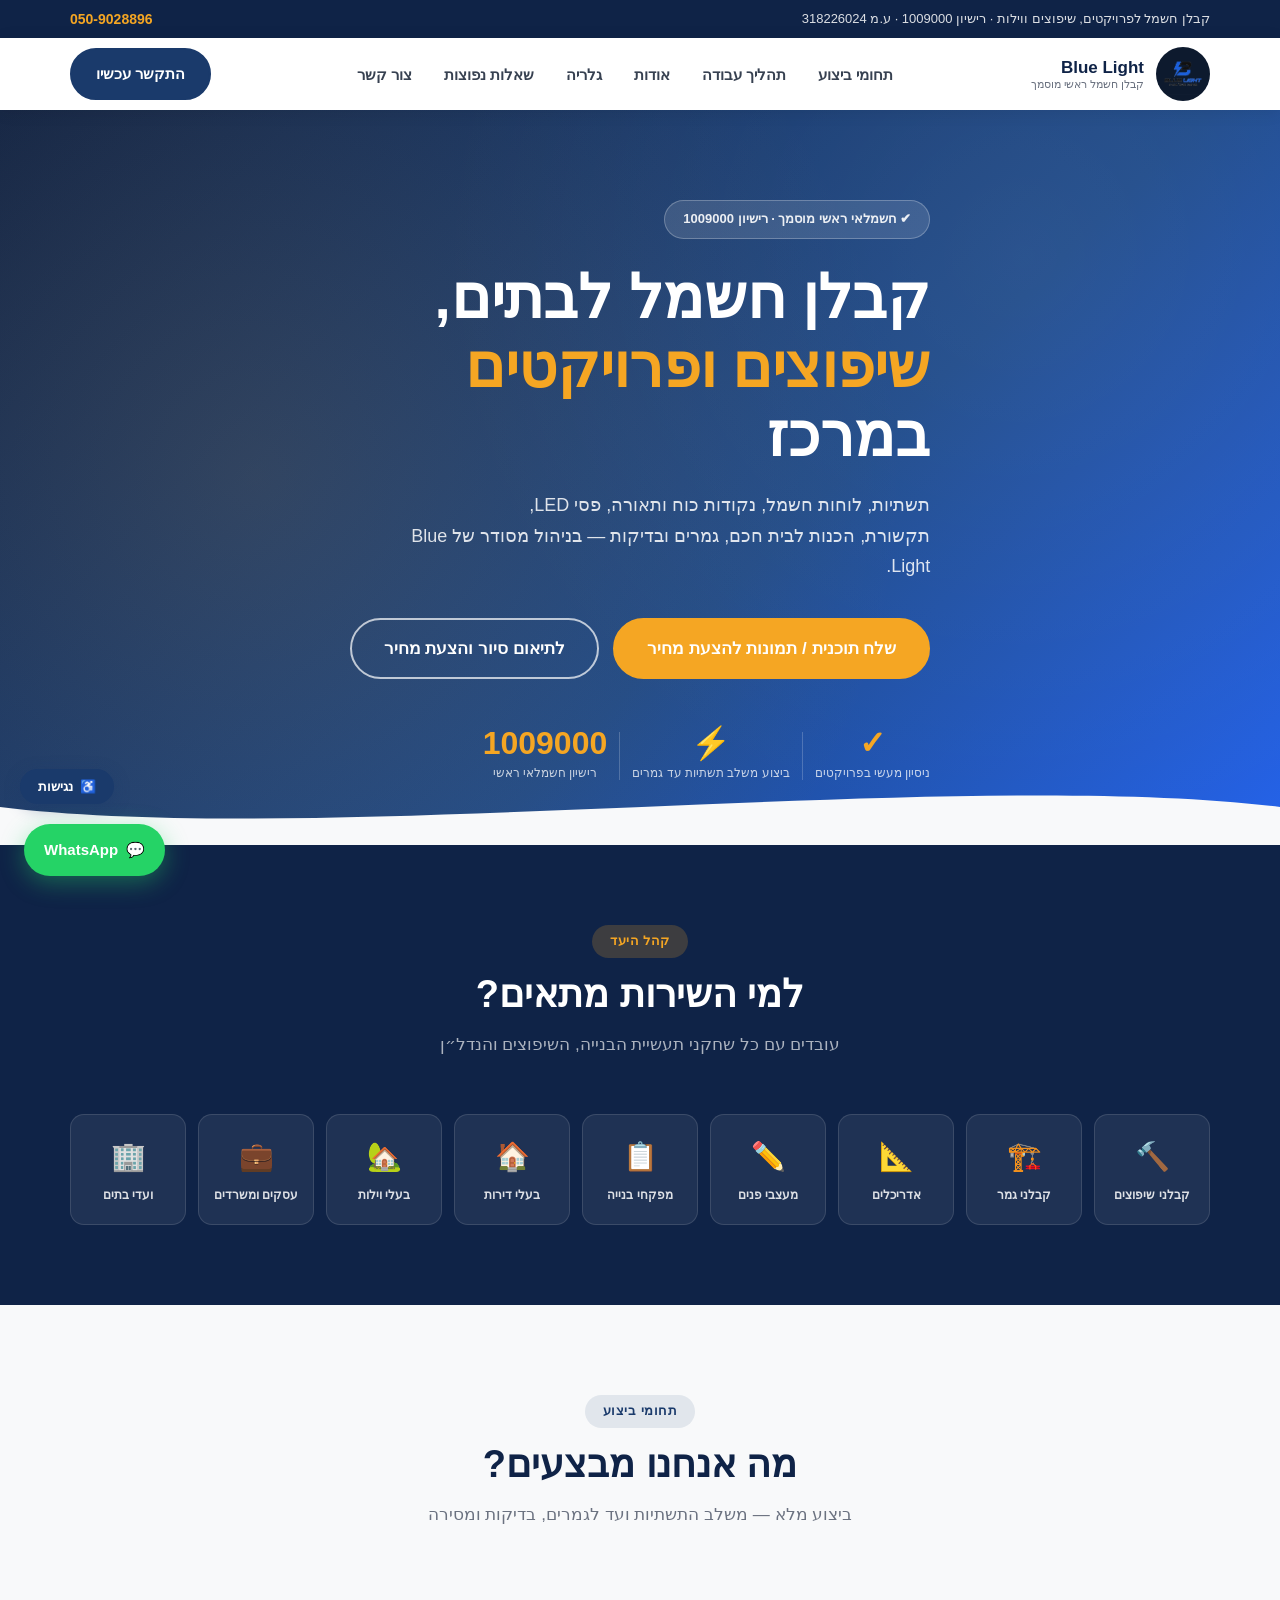
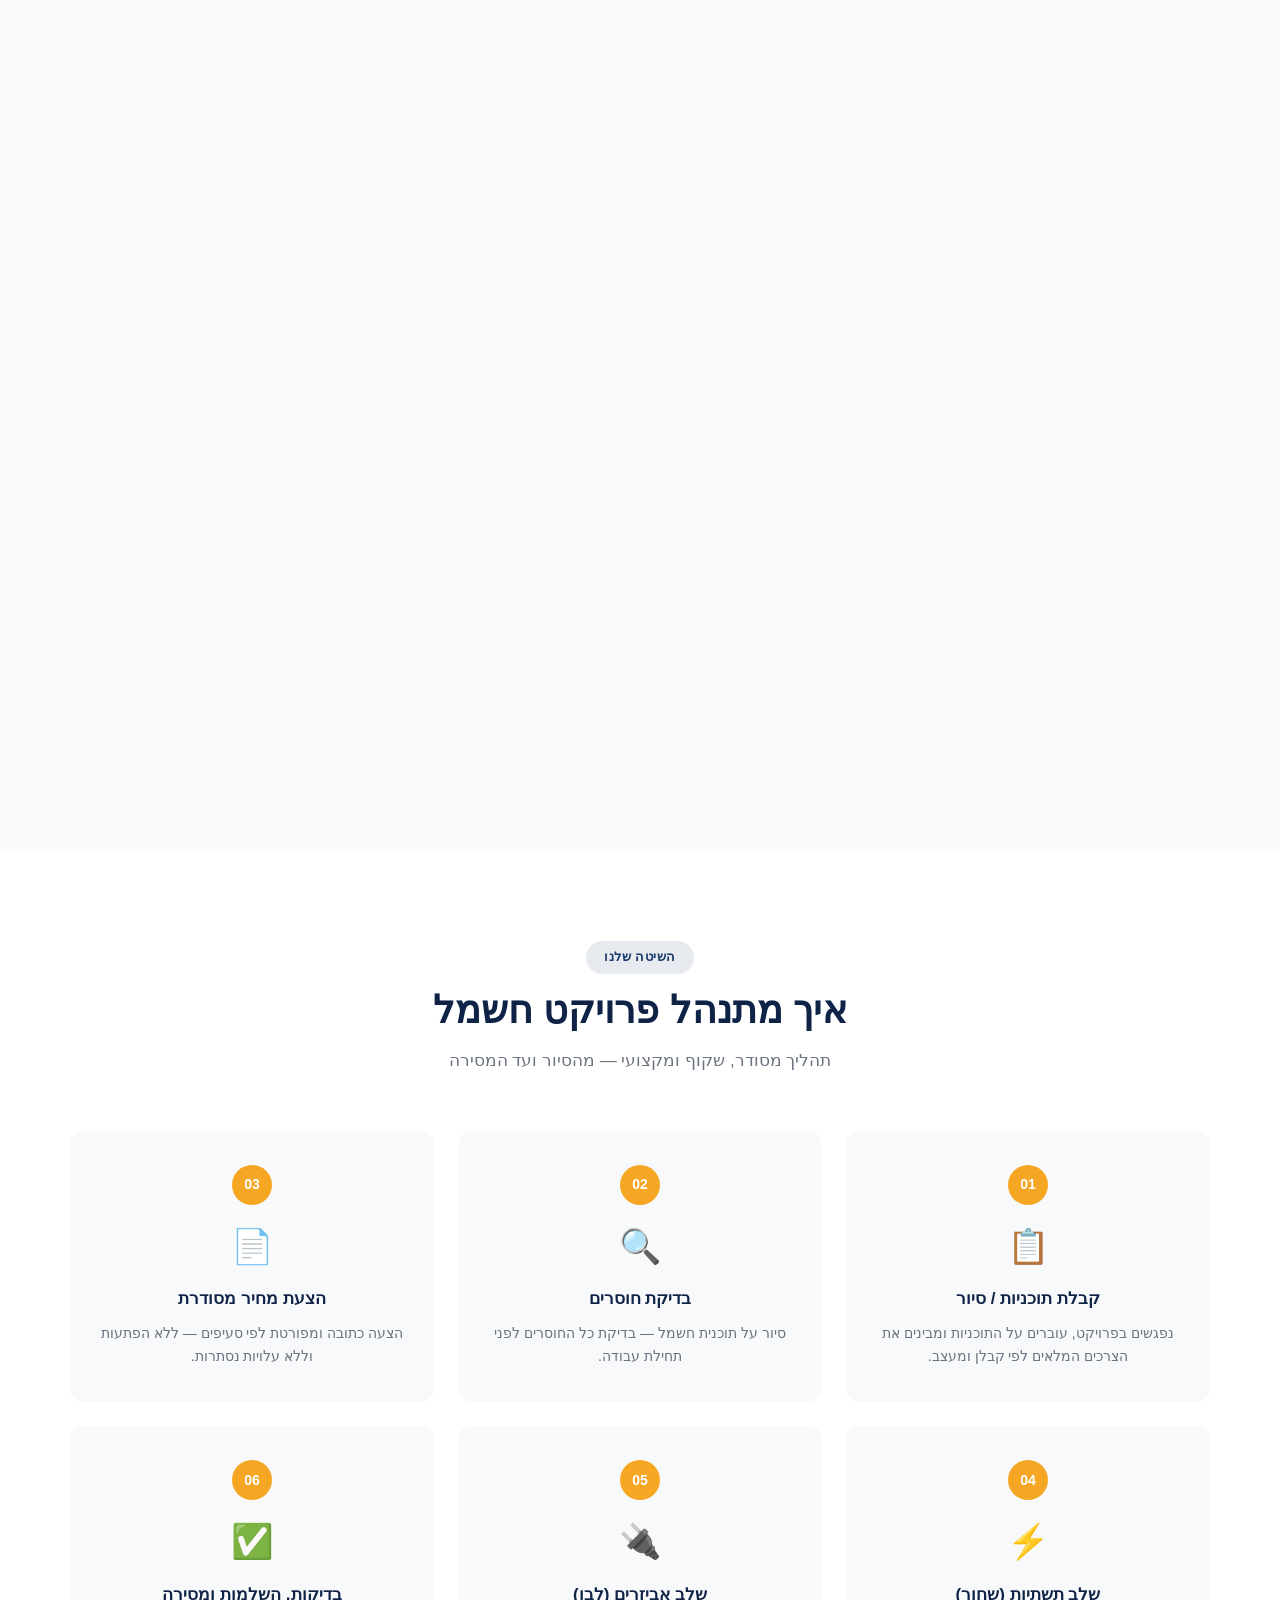
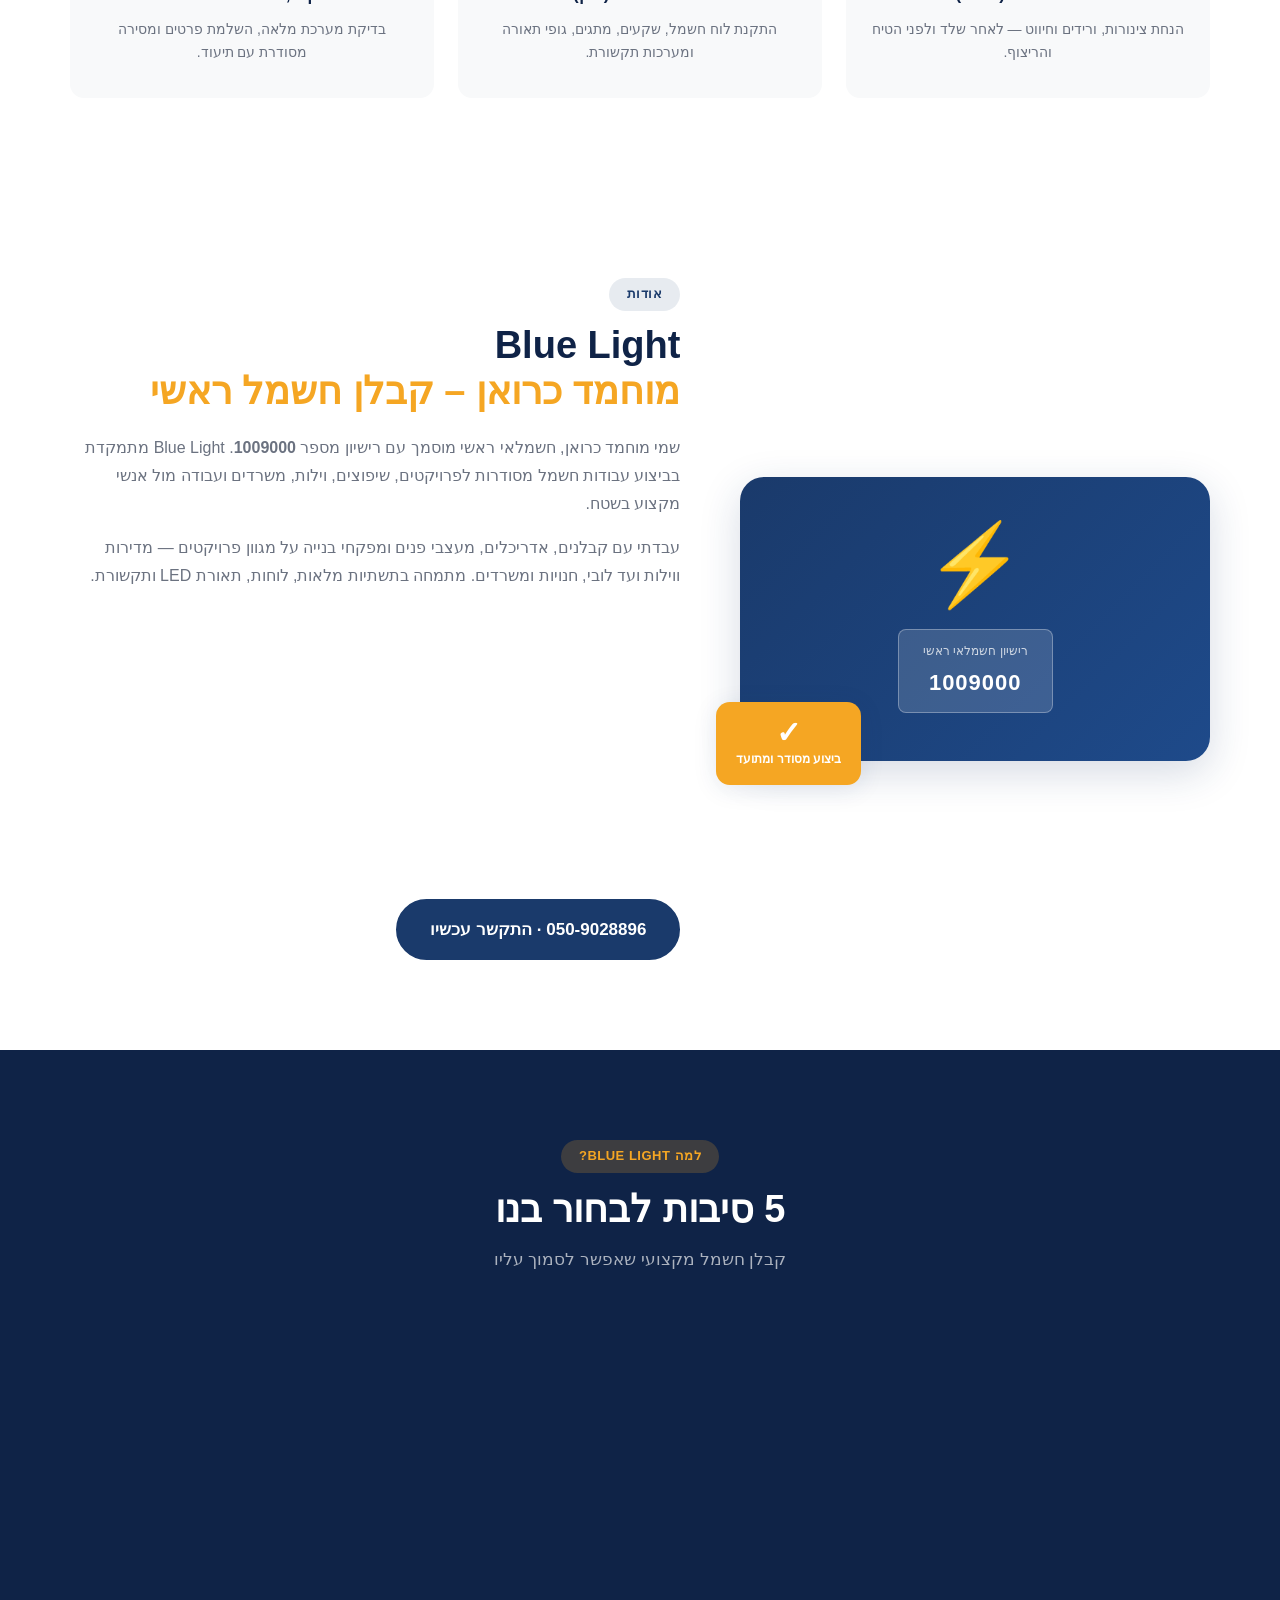
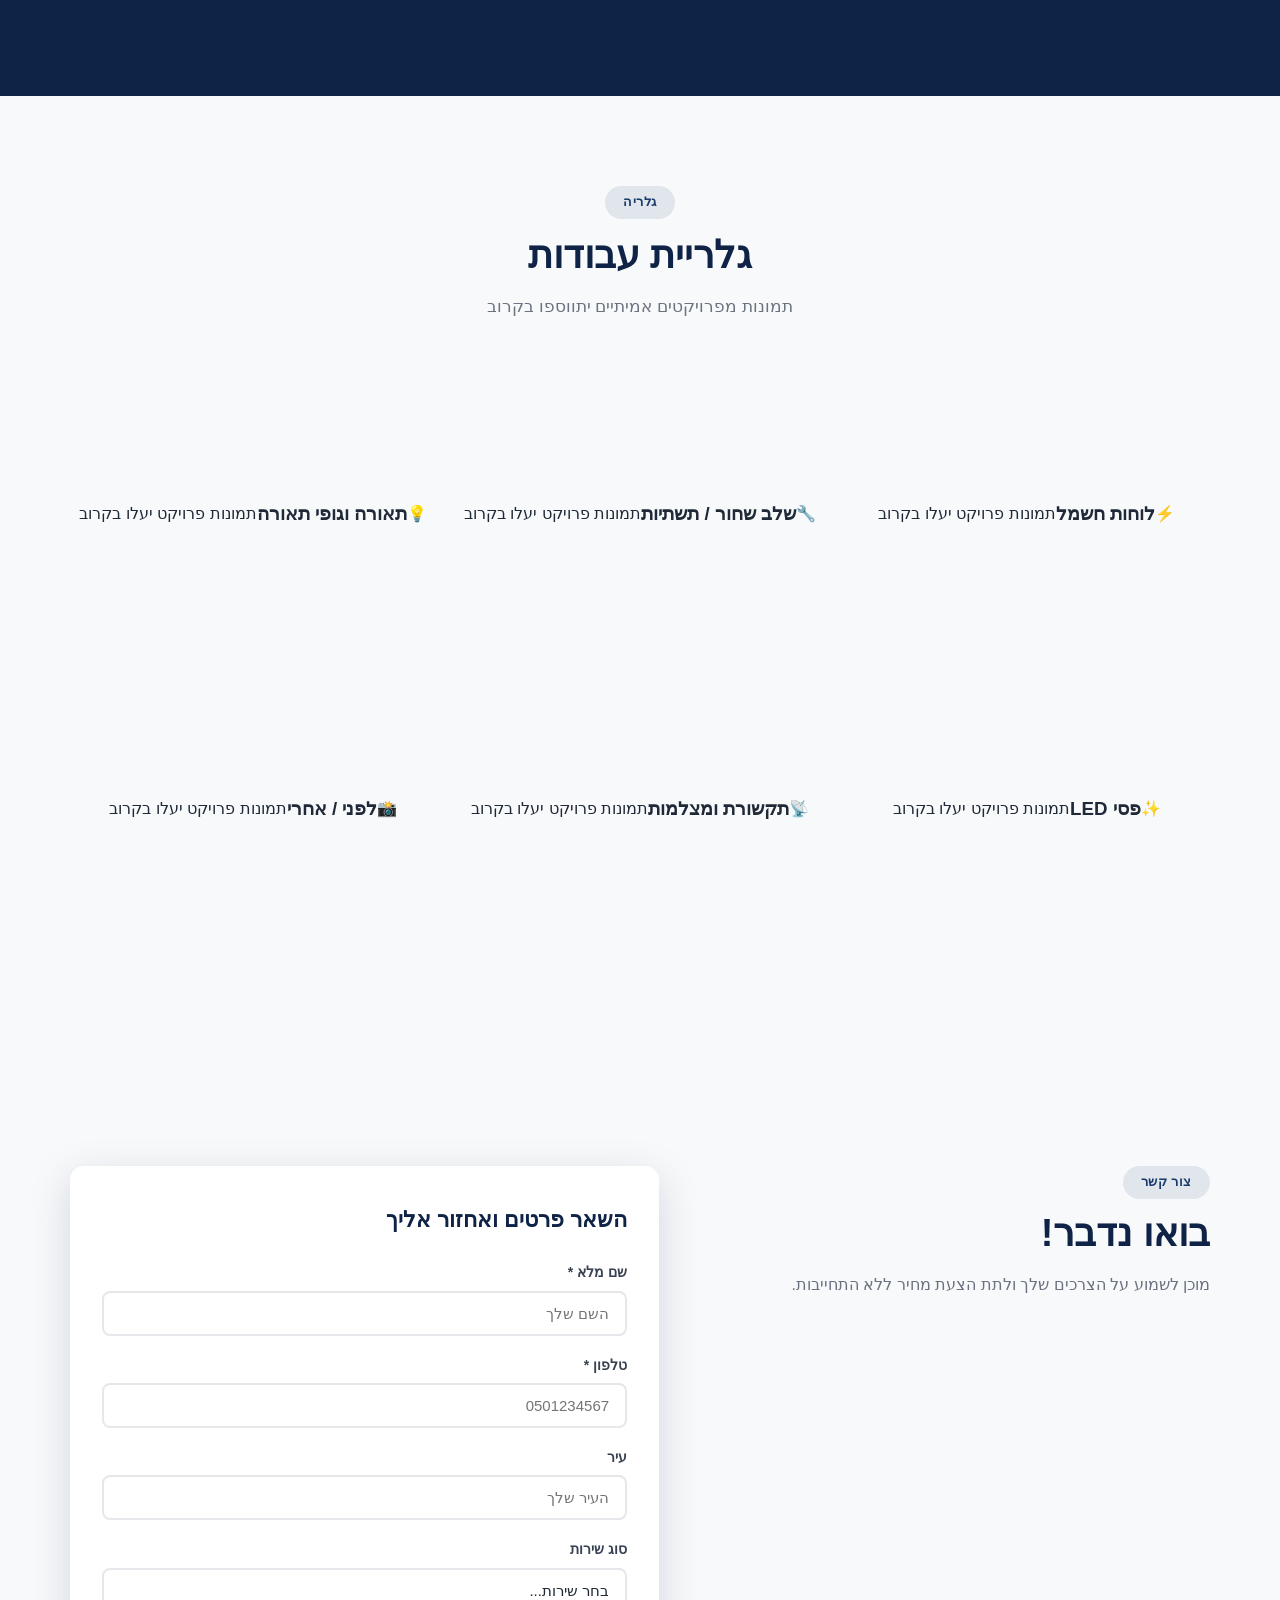
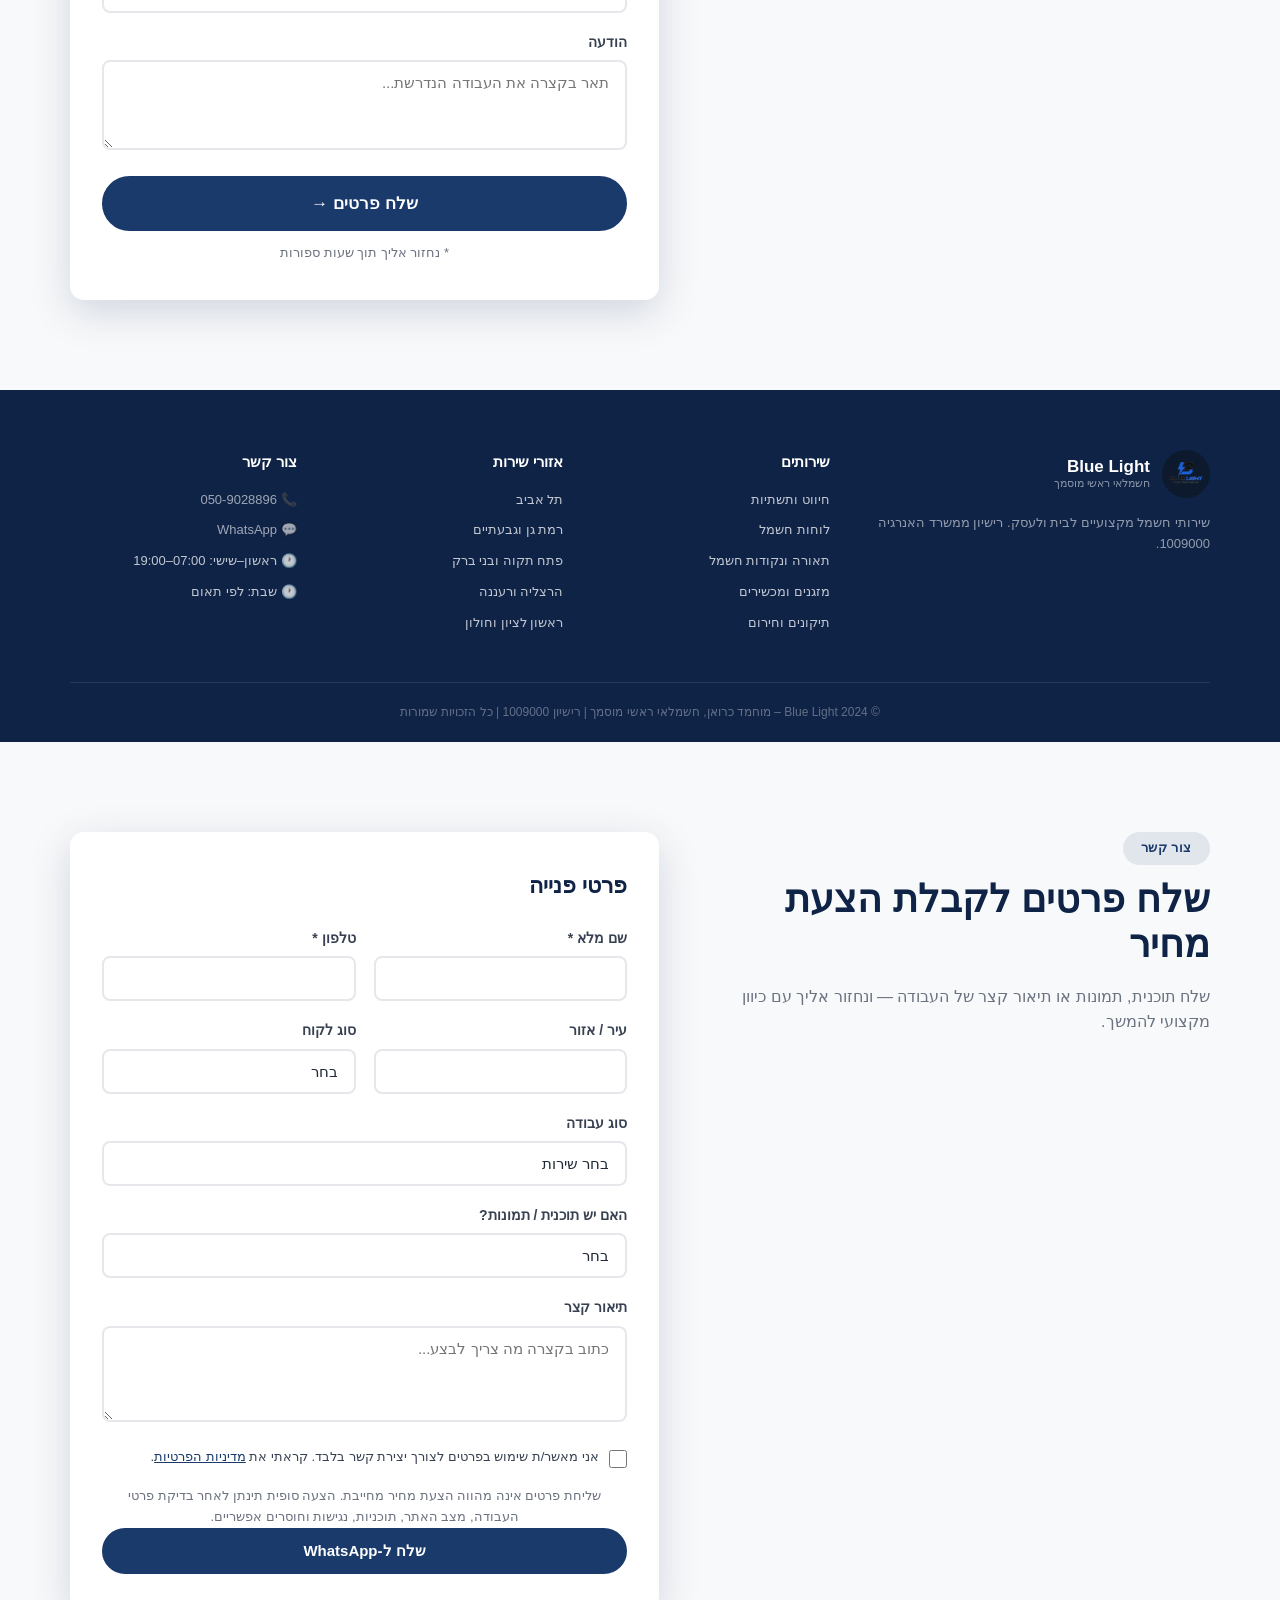
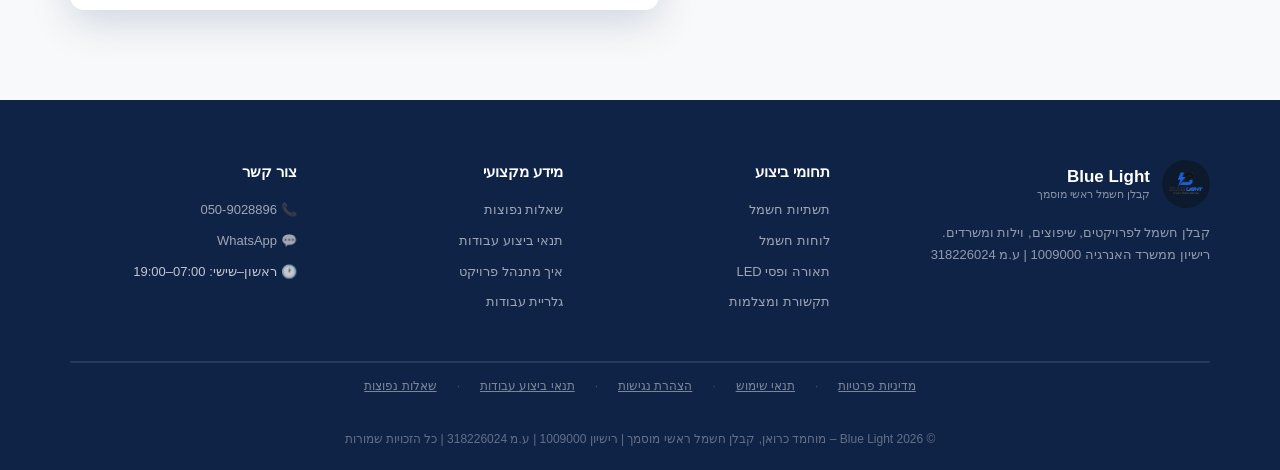
==== commit aba71d91: "Fix logo references: replace logo.jpg with logo.png sitewide Remove placeholder logo.jpg; update faq" ====
--- a/index.html
+++ b/index.html
@@ -306,7 +306,7 @@
   <section class="contact" id="contact"><div class="container"><div class="contact-grid"><div class="contact-info"><div class="section-badge">צור קשר</div><h2 class="section-title">שלח פרטים לקבלת הצעת מחיר</h2><p class="contact-text">שלח תוכנית, תמונות או תיאור קצר של העבודה — ונחזור אליך עם כיוון מקצועי להמשך.</p><div class="contact-methods"><a href="tel:0509028896" class="contact-method" data-event="contact_call"><div class="method-icon method-phone">☎</div><div><div class="method-label">טלפון</div><div class="method-value">050-9028896</div></div></a><a href="https://wa.me/972509028896?text=שלום%20מוחמד,%20ראיתי%20את%20האתר%20של%20Blue%20Light.%20אני%20צריך%20הצעת%20מחיר%20/%20בדיקה%20לעבודת%20חשמל.%20שם:%20%20עיר:%20%20סוג%20עבודה:%20" class="contact-method" target="_blank" rel="noopener" data-event="contact_whatsapp"><div class="method-icon method-wa">💬</div><div><div class="method-label">WhatsApp</div><div class="method-value">שלח תוכנית / תמונות</div></div></a><div class="contact-method no-link"><div class="method-icon method-loc">📍</div><div><div class="method-label">אזור שירות</div><div class="method-value">תל אביב והמרכז</div></div></div></div></div><div class="contact-form-wrap"><form class="contact-form" id="contactForm"><h3>פרטי פנייה</h3><div class="form-row"><div class="form-group"><label for="name">שם מלא *</label><input type="text" id="name" required></div><div class="form-group"><label for="phone">טלפון *</label><input type="tel" id="phone" required></div></div><div class="form-row"><div class="form-group"><label for="city">עיר / אזור</label><input type="text" id="city"></div><div class="form-group"><label for="clientType">סוג לקוח</label><select id="clientType"><option value="">בחר</option><option>לקוח פרטי</option><option>קבלן / יזם</option><option>אדריכל / מעצב פנים</option><option>ועד בית / עסק</option></select></div></div><div class="form-group"><label for="service">סוג עבודה</label><select id="service"><option value="">בחר שירות</option><option>פרויקט חשמל / שיפוץ מלא</option><option>לוח חשמל / הגדלת חיבור</option><option>תאורה / פסי LED</option><option>תקשורת / מצלמות / בית חכם</option><option>בדיקה / איתור תקלה</option><option>אחר</option></select></div><div class="form-group"><label for="hasPlans">האם יש תוכנית / תמונות?</label><select id="hasPlans"><option value="">בחר</option><option>יש תוכנית חשמל</option><option>יש תמונות</option><option>אין עדיין</option></select></div><div class="form-group"><label for="message">תיאור קצר</label><textarea id="message" rows="4" placeholder="כתוב בקצרה מה צריך לבצע..."></textarea></div><label class="consent-check"><input type="checkbox" required><span>אני מאשר/ת שימוש בפרטים לצורך יצירת קשר בלבד. קראתי את <a href="#" class="open-modal" data-modal="privacy">מדיניות הפרטיות</a>.</span></label><p class="form-note">שליחת פרטים אינה מהווה הצעת מחיר מחייבת. הצעה סופית תינתן לאחר בדיקת פרטי העבודה, מצב האתר, תוכניות, נגישות וחוסרים אפשריים.</p><button type="submit" class="btn btn-primary btn-full" data-event="form_submit">שלח ל-WhatsApp</button></form></div></div></div></section>
   </main>
 
-  <footer class="footer"><div class="container"><div class="footer-grid"><div class="footer-brand"><div class="logo"><img src="logo.jpg" alt="Blue Light חשמל" class="logo-img"><div class="logo-text"><span class="logo-name">Blue Light</span><span class="logo-sub">קבלן חשמל ראשי מוסמך</span></div></div><p class="footer-desc">קבלן חשמל לפרויקטים, שיפוצים, וילות ומשרדים.<br>רישיון ממשרד האנרגיה 1009000 | ע.מ 318226024</p></div><div class="footer-col"><h4>תחומי ביצוע</h4><ul><li><a href="#services">תשתיות חשמל</a></li><li><a href="#services">לוחות חשמל</a></li><li><a href="#services">תאורה ופסי LED</a></li><li><a href="#services">תקשורת ומצלמות</a></li></ul></div><div class="footer-col"><h4>מידע מקצועי</h4><ul><li><a href="faq.html">שאלות נפוצות</a></li><li><a href="work-terms.html">תנאי ביצוע עבודות</a></li><li><a href="#process">איך מתנהל פרויקט</a></li><li><a href="#gallery">גלריית עבודות</a></li></ul></div><div class="footer-col"><h4>צור קשר</h4><ul><li><a href="tel:0509028896">📞 050-9028896</a></li><li><a href="https://wa.me/972509028896?text=שלום%20מוחמד,%20ראיתי%20את%20האתר%20של%20Blue%20Light.%20אני%20צריך%20הצעת%20מחיר%20/%20בדיקה%20לעבודת%20חשמל.%20שם:%20%20עיר:%20%20סוג%20עבודה:%20" target="_blank" rel="noopener">💬 WhatsApp</a></li><li>🕐 ראשון–שישי: 07:00–19:00</li></ul></div></div><div class="footer-legal"><a href="#" class="open-modal" data-modal="privacy">מדיניות פרטיות</a><span class="footer-legal-sep">·</span><a href="#" class="open-modal" data-modal="terms">תנאי שימוש</a><span class="footer-legal-sep">·</span><a href="#" class="open-modal" data-modal="accessibility">הצהרת נגישות</a><span class="footer-legal-sep">·</span><a href="work-terms.html">תנאי ביצוע עבודות</a><span class="footer-legal-sep">·</span><a href="faq.html">שאלות נפוצות</a></div><div class="footer-bottom"><p>© 2026 Blue Light – מוחמד כרואן, קבלן חשמל ראשי מוסמך | רישיון 1009000 | ע.מ 318226024 | כל הזכויות שמורות</p></div></div></footer>
+  <footer class="footer"><div class="container"><div class="footer-grid"><div class="footer-brand"><div class="logo"><img src="logo.png" alt="Blue Light חשמל" class="logo-img"><div class="logo-text"><span class="logo-name">Blue Light</span><span class="logo-sub">קבלן חשמל ראשי מוסמך</span></div></div><p class="footer-desc">קבלן חשמל לפרויקטים, שיפוצים, וילות ומשרדים.<br>רישיון ממשרד האנרגיה 1009000 | ע.מ 318226024</p></div><div class="footer-col"><h4>תחומי ביצוע</h4><ul><li><a href="#services">תשתיות חשמל</a></li><li><a href="#services">לוחות חשמל</a></li><li><a href="#services">תאורה ופסי LED</a></li><li><a href="#services">תקשורת ומצלמות</a></li></ul></div><div class="footer-col"><h4>מידע מקצועי</h4><ul><li><a href="faq.html">שאלות נפוצות</a></li><li><a href="work-terms.html">תנאי ביצוע עבודות</a></li><li><a href="#process">איך מתנהל פרויקט</a></li><li><a href="#gallery">גלריית עבודות</a></li></ul></div><div class="footer-col"><h4>צור קשר</h4><ul><li><a href="tel:0509028896">📞 050-9028896</a></li><li><a href="https://wa.me/972509028896?text=שלום%20מוחמד,%20ראיתי%20את%20האתר%20של%20Blue%20Light.%20אני%20צריך%20הצעת%20מחיר%20/%20בדיקה%20לעבודת%20חשמל.%20שם:%20%20עיר:%20%20סוג%20עבודה:%20" target="_blank" rel="noopener">💬 WhatsApp</a></li><li>🕐 ראשון–שישי: 07:00–19:00</li></ul></div></div><div class="footer-legal"><a href="#" class="open-modal" data-modal="privacy">מדיניות פרטיות</a><span class="footer-legal-sep">·</span><a href="#" class="open-modal" data-modal="terms">תנאי שימוש</a><span class="footer-legal-sep">·</span><a href="#" class="open-modal" data-modal="accessibility">הצהרת נגישות</a><span class="footer-legal-sep">·</span><a href="work-terms.html">תנאי ביצוע עבודות</a><span class="footer-legal-sep">·</span><a href="faq.html">שאלות נפוצות</a></div><div class="footer-bottom"><p>© 2026 Blue Light – מוחמד כרואן, קבלן חשמל ראשי מוסמך | רישיון 1009000 | ע.מ 318226024 | כל הזכויות שמורות</p></div></div></footer>
 
   <a href="https://wa.me/972509028896?text=שלום%20מוחמד,%20ראיתי%20את%20האתר%20של%20Blue%20Light.%20אני%20צריך%20הצעת%20מחיר%20/%20בדיקה%20לעבודת%20חשמל.%20שם:%20%20עיר:%20%20סוג%20עבודה:%20" target="_blank" rel="noopener" class="whatsapp-float" data-event="floating_whatsapp" title="שלח הודעה ב-WhatsApp">💬<span>WhatsApp</span></a>
   <a href="tel:0509028896" class="phone-float" data-event="floating_call" title="התקשר עכשיו">☎</a>
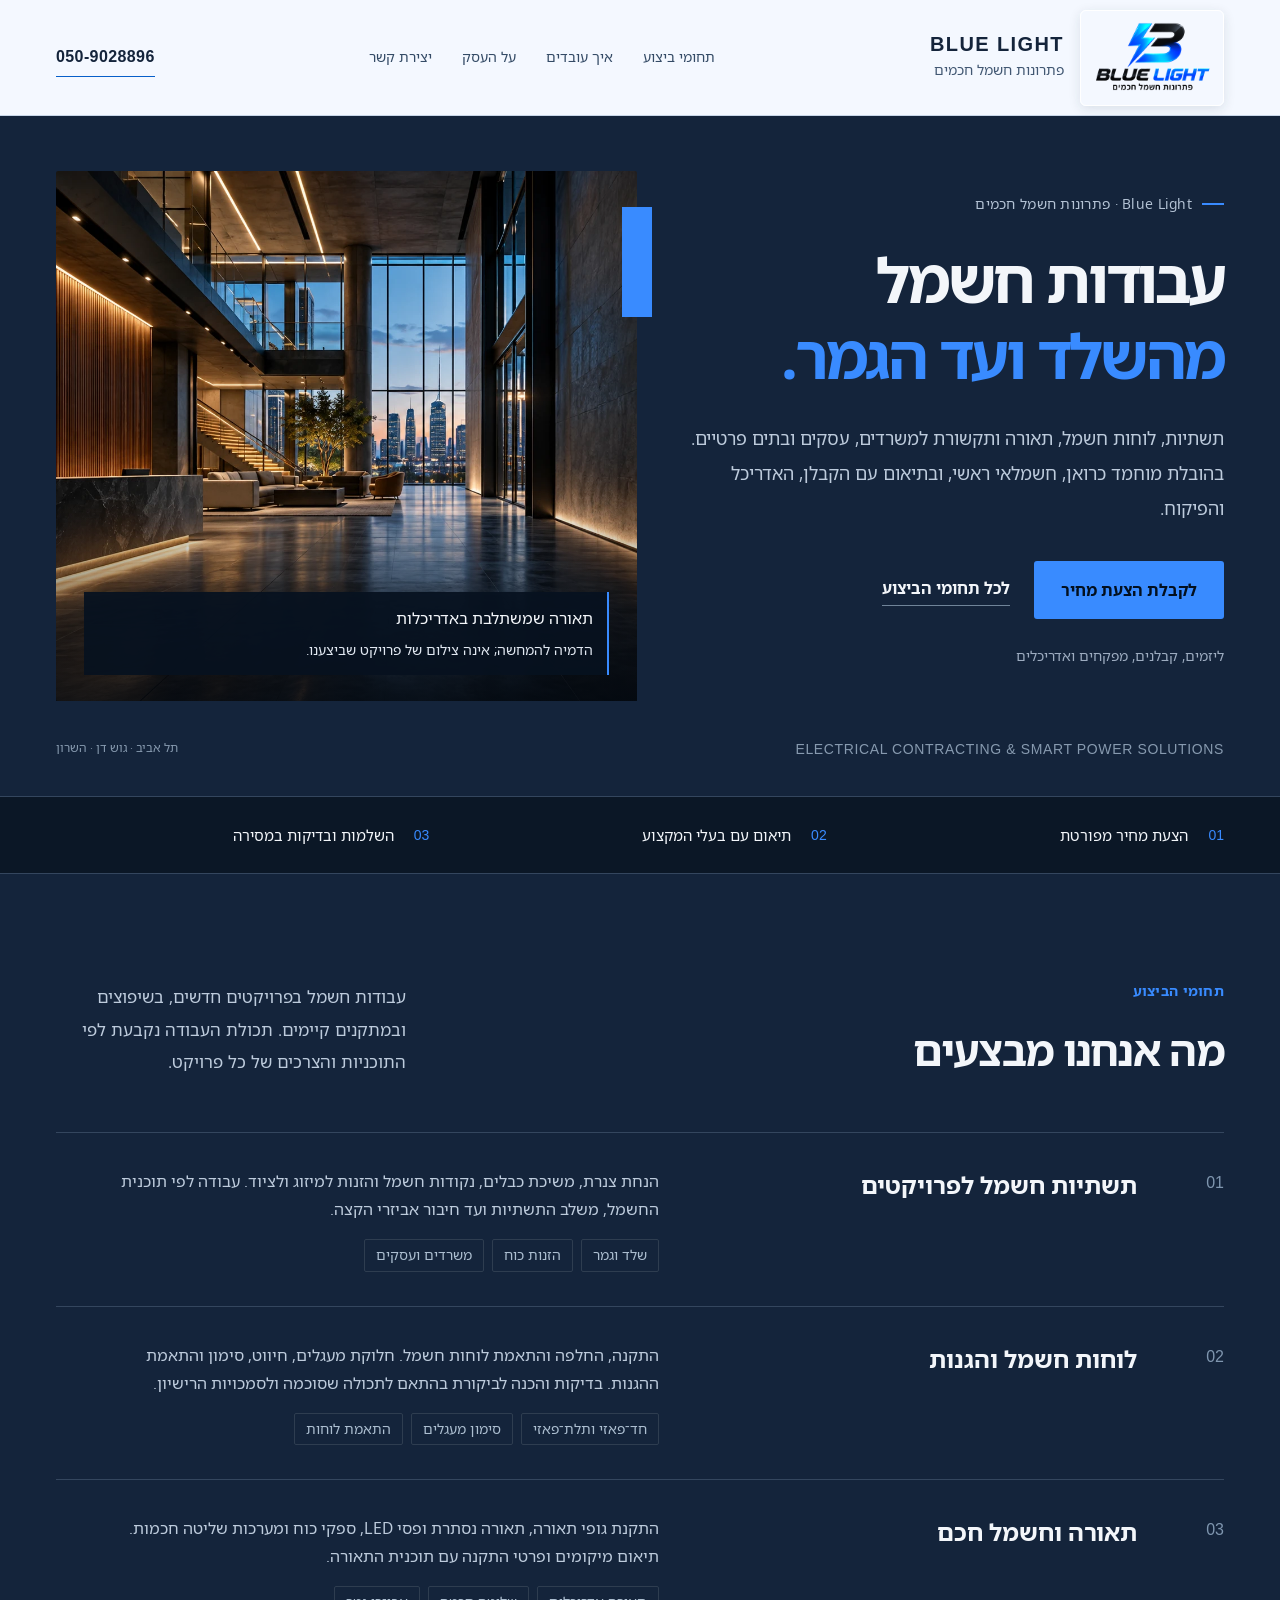
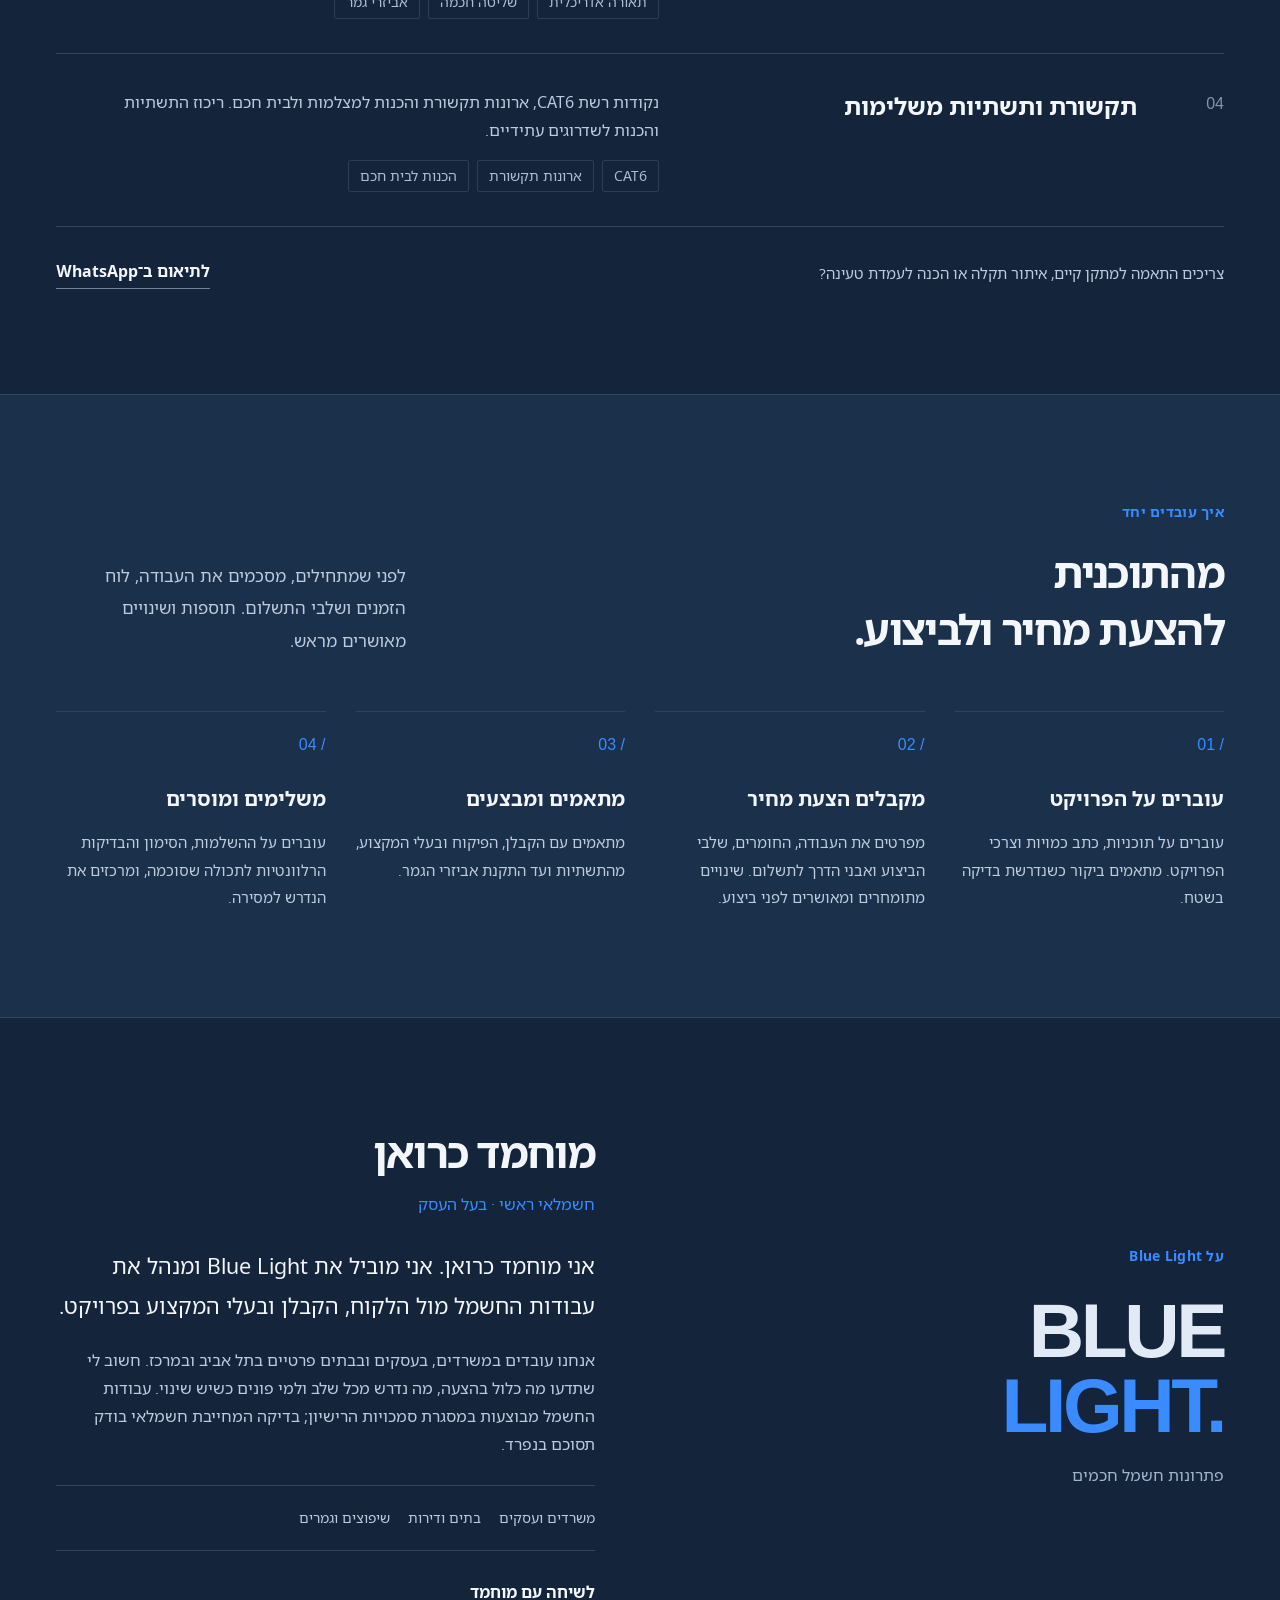
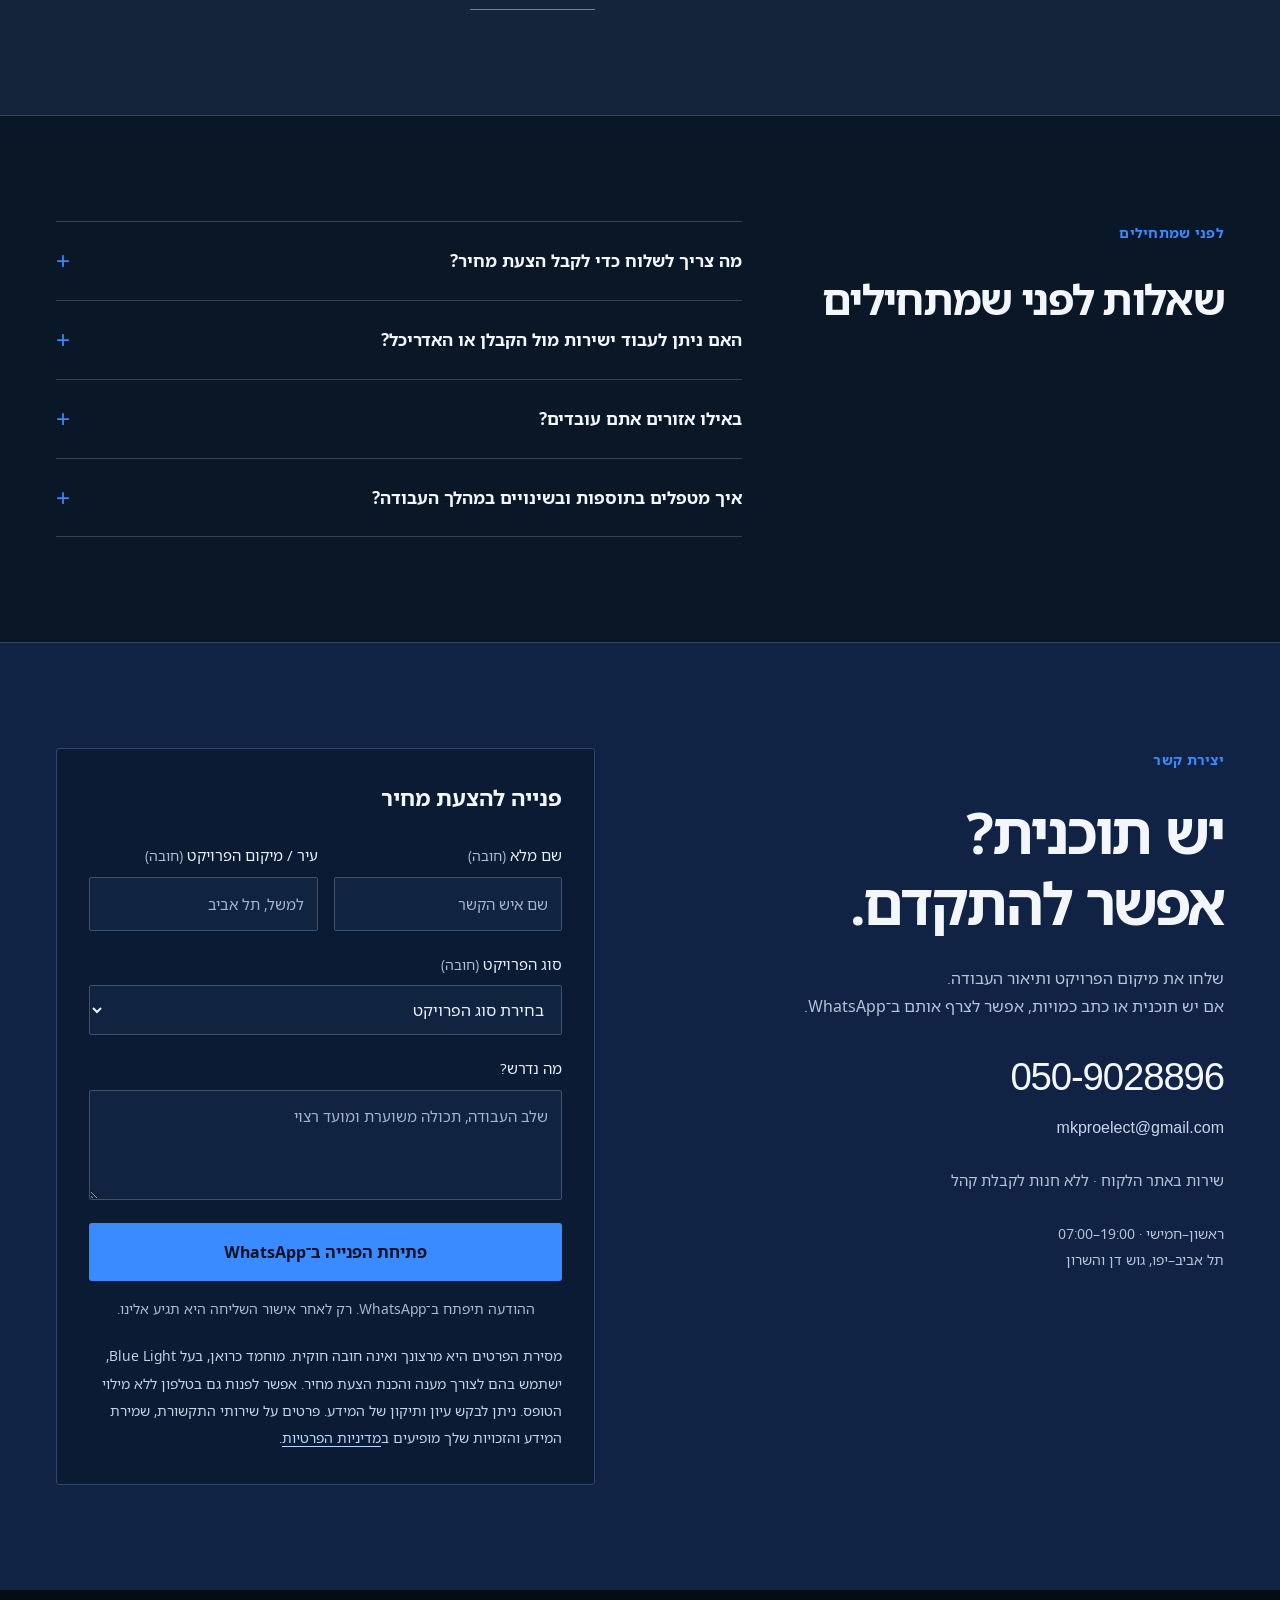
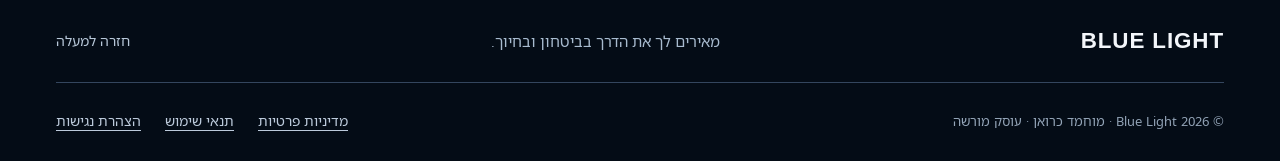
==== commit 46aef3ab: "Publish refreshed Blue Light website with prominent logo and legal pages" ====
--- a/index.html
+++ b/index.html
@@ -1,321 +1,117 @@
-<!DOCTYPE html>
+<!doctype html>
 <html lang="he" dir="rtl">
 <head>
-  <meta charset="UTF-8">
-  <meta http-equiv="Content-Security-Policy" content="default-src 'self'; script-src 'self'; style-src 'self' https://fonts.googleapis.com; font-src 'self' https://fonts.gstatic.com; img-src 'self' data:; connect-src 'self' https://fonts.googleapis.com https://fonts.gstatic.com; object-src 'none'; base-uri 'self'">
-  <meta name="referrer" content="strict-origin-when-cross-origin">
-  <meta name="viewport" content="width=device-width, initial-scale=1.0">
-  <meta name="description" content="Blue Light – קבלן חשמל לפרויקטים, שיפוצים, וילות ומשרדים באזור המרכז. מוחמד כרואן, חשמלאי ראשי רישיון 1009000. תשתיות, לוחות, תאורה, LED, תקשורת ובדיקות.">
-  <meta name="keywords" content="קבלן חשמל, חשמלאי פרויקטים, חשמלאי שיפוצים, חשמלאי ראשי, לוח חשמל, תאורה, פסי LED, תשתיות, תקשורת, תל אביב, מרכז">
-  <meta name="author" content="Blue Light חשמל">
-  <meta property="og:title" content="Blue Light – קבלן חשמל לפרויקטים ושיפוצים | תל אביב והמרכז">
-  <meta property="og:description" content="תשתיות, לוחות, תאורה ופסי LED לבתים, וילות, עסקים ומשרדים. חשמלאי ראשי מוסמך רישיון 1009000.">
+  <meta charset="utf-8">
+  <meta name="viewport" content="width=device-width,initial-scale=1">
+  <meta name="theme-color" content="#07111f">
+  <meta name="referrer" content="no-referrer">
+  <title>Blue Light | קבלנות חשמל ופתרונות חכמים</title>
+  <meta name="description" content="Blue Light בהובלת מוחמד כרואן — תשתיות חשמל, לוחות, תאורה חכמה ותקשורת לפרויקטים, עסקים ובתי פרימיום בתל אביב וגוש דן. לתיאום: 050-9028896.">
+  <meta property="og:title" content="Blue Light | עבודות חשמל ותשתיות לפרויקטים">
+  <meta property="og:description" content="קבלנות חשמל, תשתיות חכמות ופתרונות חשמל לפרויקטים. בהובלת מוחמד כרואן, חשמלאי ראשי.">
   <meta property="og:type" content="website">
-  <title>Blue Light – חשמלאי ראשי | מוחמד כרואן | תל אביב והמרכז</title>
-  <link rel="icon" type="image/png" href="favicon.png">
-  <link rel="preconnect" href="https://fonts.googleapis.com">
-  <link rel="preconnect" href="https://fonts.gstatic.com" crossorigin>
-  <link href="https://fonts.googleapis.com/css2?family=Heebo:wght@300;400;500;600;700;800;900&display=swap" rel="stylesheet">
-  <link rel="stylesheet" href="style.css">
-  <script type="application/ld+json">
-  {
-    "@context": "https://schema.org",
-    "@type": ["LocalBusiness", "Electrician"],
-    "name": "Blue Light חשמל",
-    "alternateName": "Blue Light Electric",
-    "description": "פתרונות חשמל חכמים – תשתיות, לוחות חשמל, תאורה ופסי LED לבתים, וילות, עסקים ומשרדים. חשמלאי ראשי מוסמך רישיון 1009000.",
-    "url": "https://bluelight-electric.co.il/",
-    "telephone": "+972509028896",
-    "email": "mkproelect@gmail.com",
-    "image": "https://bluelight-electric.co.il/logo.png",
-    "logo": "https://bluelight-electric.co.il/logo.png",
-    "priceRange": "$$",
-    "currenciesAccepted": "ILS",
-    "paymentAccepted": "Cash, Bank Transfer",
-    "areaServed": {
-      "@type": "GeoCircle",
-      "geoMidpoint": {
-        "@type": "GeoCoordinates",
-        "latitude": 32.0853,
-        "longitude": 34.7818
-      },
-      "geoRadius": "50000"
-    },
-    "address": {
-      "@type": "PostalAddress",
-      "addressCountry": "IL",
-      "addressRegion": "מרכז"
-    },
-    "openingHoursSpecification": {
-      "@type": "OpeningHoursSpecification",
-      "dayOfWeek": ["Sunday","Monday","Tuesday","Wednesday","Thursday","Friday"],
-      "opens": "07:00",
-      "closes": "20:00"
-    },
-    "hasCredential": {
-      "@type": "EducationalOccupationalCredential",
-      "credentialCategory": "license",
-      "name": "רישיון חשמלאי ראשי 1009000"
-    }
-  }
-  </script>
+  <meta property="og:locale" content="he_IL">
+  <link rel="icon" type="image/svg+xml" href="data:image/svg+xml,%3Csvg xmlns='http://www.w3.org/2000/svg' viewBox='0 0 32 32'%3E%3Crect width='32' height='32' rx='7' fill='%2307111f'/%3E%3Cpath d='M18 3 7 18h8l-1 11 11-16h-8z' fill='%233f8cff'/%3E%3C/svg%3E">
+  <link rel="stylesheet" href="/styles.css">
+  <link rel="preload" href="/assets/noto-hebrew-regular.ttf" as="font" type="font/ttf" crossorigin>
+  <script src="/site.js" defer></script>
 </head>
-<body>
-
-  <a class="skip-link" href="#main-content">דלג לתוכן הראשי</a>
-
-  <!-- Top Bar -->
-  <div class="top-bar">
-    <div class="container">
-      <div class="top-bar-inner">
-        <span class="top-bar-text">קבלן חשמל לפרויקטים, שיפוצים ווילות · רישיון 1009000 · ע.מ 318226024</span>
-        <a href="tel:0509028896" class="top-bar-phone">
-          050-9028896
-        </a>
-      </div>
-    </div>
-  </div>
-
-  <header class="header" id="header">
-    <div class="container">
-      <div class="header-inner">
-        <div class="logo">
-          <img src="logo.png" alt="Blue Light חשמל" class="logo-img">
-          <div class="logo-text">
-            <span class="logo-name">Blue Light</span>
-            <span class="logo-sub">קבלן חשמל ראשי מוסמך</span>
-          </div>
-        </div>
-        <nav class="nav" id="nav">
-          <ul class="nav-list">
-            <li><a href="#services" class="nav-link">תחומי ביצוע</a></li>
-            <li><a href="#process" class="nav-link">תהליך עבודה</a></li>
-            <li><a href="#about" class="nav-link">אודות</a></li>
-            <li><a href="#gallery" class="nav-link">גלריה</a></li>
-            <li><a href="faq.html" class="nav-link">שאלות נפוצות</a></li>
-            <li><a href="#contact" class="nav-link">צור קשר</a></li>
-          </ul>
-        </nav>
-        <a href="tel:0509028896" class="btn btn-primary header-cta" data-event="header_call">התקשר עכשיו</a>
-        <button class="hamburger" id="hamburger" aria-label="תפריט">
-          <span></span><span></span><span></span>
-        </button>
-      </div>
+<body class="no-js">
+  <a class="skip-link" href="#main">דילוג לתוכן</a>
+  <header class="site-header">
+    <div class="header-inner container">
+      <a class="brand" href="#home" aria-label="Blue Light — לעמוד הבית">
+        <img src="/assets/blue-light-logo.png" alt="לוגו Blue Light" width="120" height="80">
+        <span class="brand-text"><b dir="ltr">BLUE LIGHT</b><small>פתרונות חשמל חכמים</small></span>
+      </a>
+      <nav id="main-nav" aria-label="ניווט ראשי">
+        <a href="#services">תחומי ביצוע</a>
+        <a href="#approach">איך עובדים</a>
+        <a href="#about">על העסק</a>
+        <a href="#contact">יצירת קשר</a>
+      </nav>
+      <a class="header-contact" href="tel:+972509028896" dir="ltr">050-9028896</a>
+      <button class="menu-toggle" aria-controls="main-nav" aria-expanded="false" aria-label="פתיחת תפריט"><span></span><span></span></button>
     </div>
   </header>
+  <main id="main" tabindex="-1">
+    <section class="hero" id="home" aria-labelledby="hero-title">
+      <div class="hero-layout container">
+        <div class="hero-copy">
+          <p class="eyebrow"><span class="tiny-line"></span> Blue Light · פתרונות חשמל חכמים</p>
+          <h1 id="hero-title">עבודות חשמל<br><span>מהשלד ועד הגמר.</span></h1>
+          <p class="hero-description">תשתיות, לוחות חשמל, תאורה ותקשורת למשרדים, עסקים ובתים פרטיים. בהובלת מוחמד כרואן, חשמלאי ראשי, ובתיאום עם הקבלן, האדריכל והפיקוח.</p>
+          <div class="hero-actions">
+            <a class="button primary" href="#contact">לקבלת הצעת מחיר</a>
+            <a class="text-link" href="#services">לכל תחומי הביצוע</a>
+          </div>
+          <p class="hero-audience">ליזמים, קבלנים, מפקחים ואדריכלים</p>
+        </div>
+        <figure class="hero-visual">
+          <img src="/assets/architectural-lighting.webp" alt="הדמיה של חלל משרדי עם תאורה ליניארית חמה ותשתיות משולבות באדריכלות" width="1672" height="941" fetchpriority="high">
+          <figcaption><span>תאורה שמשתלבת באדריכלות</span><small>הדמיה להמחשה; אינה צילום של פרויקט שביצענו.</small></figcaption>
+          <span class="image-accent" aria-hidden="true"></span>
+        </figure>
+      </div>
+      <div class="hero-baseline container"><span dir="ltr">ELECTRICAL CONTRACTING & SMART POWER SOLUTIONS</span><span>תל אביב · גוש דן · השרון</span></div>
+    </section>
 
-  <main id="main-content" tabindex="-1">
-  <section class="hero" id="home">
-    <div class="hero-bg"></div>
-    <div class="container">
-      <div class="hero-content">
-        <div class="hero-badge">✔ חשמלאי ראשי מוסמך · רישיון 1009000</div>
-        <h1 class="hero-title">קבלן חשמל לבתים,<br><span class="text-yellow">שיפוצים ופרויקטים</span><br>במרכז</h1>
-        <p class="hero-subtitle">תשתיות, לוחות חשמל, נקודות כוח ותאורה, פסי LED,<br>תקשורת, הכנות לבית חכם, גמרים ובדיקות — בניהול מסודר של Blue Light.</p>
-        <div class="hero-cta">
-          <a href="https://wa.me/972509028896?text=שלום%20מוחמד,%20ראיתי%20את%20האתר%20של%20Blue%20Light.%20אני%20צריך%20הצעת%20מחיר%20/%20בדיקה%20לעבודת%20חשמל.%20שם:%20%20עיר:%20%20סוג%20עבודה:%20" target="_blank" rel="noopener" class="btn btn-yellow btn-lg" data-event="hero_whatsapp">שלח תוכנית / תמונות להצעת מחיר</a>
-          <a href="#contact" class="btn btn-outline-white btn-lg" data-event="hero_contact">לתיאום סיור והצעת מחיר</a>
-        </div>
-        <div class="hero-stats">
-          <div class="stat"><span class="stat-num">✓</span><span class="stat-label">ניסיון מעשי בפרויקטים</span></div>
-          <div class="stat-divider"></div>
-          <div class="stat"><span class="stat-num">⚡</span><span class="stat-label">ביצוע משלב תשתיות עד גמרים</span></div>
-          <div class="stat-divider"></div>
-          <div class="stat"><span class="stat-num">1009000</span><span class="stat-label">רישיון חשמלאי ראשי</span></div>
-        </div>
+    <section class="intro-bar" aria-label="עקרונות העבודה"><div class="container intro-grid">
+      <p><span>01</span> הצעת מחיר מפורטת</p>
+      <p><span>02</span> תיאום עם בעלי המקצוע</p>
+      <p><span>03</span> השלמות ובדיקות במסירה</p>
+    </div></section>
+
+    <section id="services" class="services section container" aria-labelledby="services-title">
+      <div class="section-heading"><div><p class="eyebrow">תחומי הביצוע</p><h2 id="services-title">מה אנחנו מבצעים</h2></div><p class="section-intro">עבודות חשמל בפרויקטים חדשים, בשיפוצים ובמתקנים קיימים. תכולת העבודה נקבעת לפי התוכניות והצרכים של כל פרויקט.</p></div>
+      <div class="service-list">
+        <article class="service-row"><span class="row-number">01</span><h3>תשתיות חשמל לפרויקטים</h3><div><p>הנחת צנרת, משיכת כבלים, נקודות חשמל והזנות למיזוג ולציוד. עבודה לפי תוכנית החשמל, משלב התשתיות ועד חיבור אביזרי הקצה.</p><ul class="tags"><li>שלד וגמר</li><li>הזנות כוח</li><li>משרדים ועסקים</li></ul></div></article>
+        <article class="service-row"><span class="row-number">02</span><h3>לוחות חשמל והגנות</h3><div><p>התקנה, החלפה והתאמת לוחות חשמל. חלוקת מעגלים, חיווט, סימון והתאמת ההגנות. בדיקות והכנה לביקורת בהתאם לתכולה שסוכמה ולסמכויות הרישיון.</p><ul class="tags"><li>חד־פאזי ותלת־פאזי</li><li>סימון מעגלים</li><li>התאמת לוחות</li></ul></div></article>
+        <article class="service-row"><span class="row-number">03</span><h3>תאורה וחשמל חכם</h3><div><p>התקנת גופי תאורה, תאורה נסתרת ופסי LED, ספקי כוח ומערכות שליטה חכמות. תיאום מיקומים ופרטי התקנה עם תוכנית התאורה.</p><ul class="tags"><li>תאורה אדריכלית</li><li>שליטה חכמה</li><li>אביזרי גמר</li></ul></div></article>
+        <article class="service-row"><span class="row-number">04</span><h3>תקשורת ותשתיות משלימות</h3><div><p>נקודות רשת CAT6, ארונות תקשורת והכנות למצלמות ולבית חכם. ריכוז התשתיות והכנות לשדרוגים עתידיים.</p><ul class="tags"><li>CAT6</li><li>ארונות תקשורת</li><li>הכנות לבית חכם</li></ul></div></article>
       </div>
-    </div>
-    <div class="hero-wave"><svg viewBox="0 0 1440 80" preserveAspectRatio="none" xmlns="http://www.w3.org/2000/svg"><path d="M0,40 C360,80 1080,0 1440,40 L1440,80 L0,80 Z" fill="#f8f9fa"/></svg></div>
-  </section>
+      <div class="service-footer"><p>צריכים התאמה למתקן קיים, איתור תקלה או הכנה לעמדת טעינה?</p><a class="text-link" href="https://wa.me/972509028896?text=%D7%A9%D7%9C%D7%95%D7%9D%20%D7%9E%D7%95%D7%97%D7%9E%D7%93%2C%20%D7%90%D7%A9%D7%9E%D7%97%20%D7%9C%D7%AA%D7%90%D7%9D%20%D7%A2%D7%91%D7%95%D7%93%D7%AA%20%D7%97%D7%A9%D7%9E%D7%9C." target="_blank" rel="noopener noreferrer">לתיאום ב־WhatsApp<span class="sr-only"> (ייפתח בלשונית חדשה)</span></a></div>
+    </section>
 
-  <section class="audience" id="audience">
-    <div class="container">
-      <div class="section-header"><div class="section-badge">קהל היעד</div><h2 class="section-title">למי השירות מתאים?</h2><p class="section-subtitle">עובדים עם כל שחקני תעשיית הבנייה, השיפוצים והנדל״ן</p></div>
-      <div class="audience-grid">
-        <div class="audience-card"><div class="audience-icon">🔨</div><div class="audience-label">קבלני שיפוצים</div></div>
-        <div class="audience-card"><div class="audience-icon">🏗️</div><div class="audience-label">קבלני גמר</div></div>
-        <div class="audience-card"><div class="audience-icon">📐</div><div class="audience-label">אדריכלים</div></div>
-        <div class="audience-card"><div class="audience-icon">✏️</div><div class="audience-label">מעצבי פנים</div></div>
-        <div class="audience-card"><div class="audience-icon">📋</div><div class="audience-label">מפקחי בנייה</div></div>
-        <div class="audience-card"><div class="audience-icon">🏠</div><div class="audience-label">בעלי דירות</div></div>
-        <div class="audience-card"><div class="audience-icon">🏡</div><div class="audience-label">בעלי וילות</div></div>
-        <div class="audience-card"><div class="audience-icon">💼</div><div class="audience-label">עסקים ומשרדים</div></div>
-        <div class="audience-card"><div class="audience-icon">🏢</div><div class="audience-label">ועדי בתים</div></div>
+    <section class="approach section" id="approach" aria-labelledby="approach-title"><div class="container">
+      <div class="section-heading"><div><p class="eyebrow">איך עובדים יחד</p><h2 id="approach-title">מהתוכנית<br>להצעת מחיר ולביצוע.</h2></div><p class="section-intro">לפני שמתחילים, מסכמים את העבודה, לוח הזמנים ושלבי התשלום. תוספות ושינויים מאושרים מראש.</p></div>
+      <div class="steps">
+        <article><span class="step-number">01 /</span><h3>עוברים על הפרויקט</h3><p>עוברים על תוכניות, כתב כמויות וצרכי הפרויקט. מתאמים ביקור כשנדרשת בדיקה בשטח.</p></article>
+        <article><span class="step-number">02 /</span><h3>מקבלים הצעת מחיר</h3><p>מפרטים את העבודה, החומרים, שלבי הביצוע ואבני הדרך לתשלום. שינויים מתומחרים ומאושרים לפני ביצוע.</p></article>
+        <article><span class="step-number">03 /</span><h3>מתאמים ומבצעים</h3><p>מתאמים עם הקבלן, הפיקוח ובעלי המקצוע, מהתשתיות ועד התקנת אביזרי הגמר.</p></article>
+        <article><span class="step-number">04 /</span><h3>משלימים ומוסרים</h3><p>עוברים על ההשלמות, הסימון והבדיקות הרלוונטיות לתכולה שסוכמה, ומרכזים את הנדרש למסירה.</p></article>
       </div>
-    </div>
-  </section>
+    </div></section>
 
-  <section class="services" id="services">
-    <div class="container"><div class="section-header"><div class="section-badge">תחומי ביצוע</div><h2 class="section-title">מה אנחנו מבצעים?</h2><p class="section-subtitle">ביצוע מלא — משלב התשתיות ועד לגמרים, בדיקות ומסירה</p></div>
-      <div class="services-grid">
-        <div class="service-card featured"><div class="service-badge-featured">ביצוע מלא</div><div class="service-icon">⚡</div><h3>תשתיות חשמל לשיפוצים ובנייה</h3><p>הנחת צינורות, ורידים וחיווט מלא לפי תוכנית — שלב שחור לפני הטיח.</p><ul class="service-list"><li>הנחת צינורות וורידים לפי תוכנית</li><li>חיווט מלא לפני טיח</li><li>נקודות כוח, תאורה ותקשורת</li><li>עבודה מול קבלן ומפקח</li></ul></div>
-        <div class="service-card"><div class="service-icon">▦</div><h3>לוחות חשמל והגדלות חיבור</h3><p>לוחות ביתיים ועסקיים חדשים, שדרוגים, הגדלת קיבולת וחיווט בין לוחות.</p><ul class="service-list"><li>התקנת לוח חשמל חדש</li><li>שדרוג לוח קיים</li><li>הגדלת קיבולת חיבור</li><li>לוחות משנה לדירות ועסקים</li></ul></div>
-        <div class="service-card"><div class="service-icon">🔌</div><h3>נקודות חשמל, כוח ותאורה</h3><p>הוספת שקעים, מתגים, פסי כוח ונקודות תאורה לפי תוכנית מעצב.</p><ul class="service-list"><li>שקעים ומתגים לפי תוכנית</li><li>נקודות כוח ייעודיות</li><li>נקודות LED ורצועות אור</li><li>הגדלת תשתית קיימת</li></ul></div>
-        <div class="service-card"><div class="service-icon">💡</div><h3>תאורת פנים/חוץ ופסי LED</h3><p>תכנון והתקנת מערכות תאורה — ספוטים, גופי תאורה, פסי LED וחניות.</p><ul class="service-list"><li>פסי LED וספוטים שקועים</li><li>תאורת חוץ וגן</li><li>תאורת חניה ולובי</li><li>תאורה לפי תוכנית מעצב</li></ul></div>
-        <div class="service-card"><div class="service-icon">📡</div><h3>תקשורת, מצלמות והכנות בית חכם</h3><p>הנחת תשתיות תקשורת, כבלי רשת, הכנות למצלמות, אינטרקום ובית חכם.</p><ul class="service-list"><li>כבלי רשת CAT6/CAT7</li><li>הכנות למצלמות אבטחה</li><li>אינטרקום ומערכת כניסה</li><li>הכנות לבית חכם</li></ul></div>
-        <div class="service-card"><div class="service-icon">✅</div><h3>בדיקות, איתור תקלות ותיקונים</h3><p>בדיקת מערכות חשמל, איתור קצרים, תיקון תקלות והכנת תיקי חשמל לאישור.</p><ul class="service-list"><li>בדיקת מערכת קיימת</li><li>איתור קצרים ותקלות</li><li>הכנת תיק חשמל לאישור</li><li>מסירה מול חברת חשמל</li></ul></div>
-      </div>
-    </div>
-  </section>
+    <section id="about" class="about section container" aria-labelledby="about-title">
+      <div class="about-label"><p class="eyebrow">על Blue Light</p><p class="about-wordmark" dir="ltr">BLUE<br><span>LIGHT.</span></p><p class="about-caption">פתרונות חשמל חכמים</p></div>
+      <div class="about-copy"><h2 id="about-title">מוחמד כרואן</h2><p class="about-role">חשמלאי ראשי · בעל העסק</p><p class="about-lead">אני מוחמד כרואן. אני מוביל את Blue Light ומנהל את עבודות החשמל מול הלקוח, הקבלן ובעלי המקצוע בפרויקט.</p><p>אנחנו עובדים במשרדים, בעסקים ובבתים פרטיים בתל אביב ובמרכז. חשוב לי שתדעו מה כלול בהצעה, מה נדרש מכל שלב ולמי פונים כשיש שינוי. עבודות החשמל מבוצעות במסגרת סמכויות הרישיון; בדיקה המחייבת חשמלאי בודק תסוכם בנפרד.</p><div class="project-types"><span>משרדים ועסקים</span><span>בתים ודירות</span><span>שיפוצים וגמרים</span></div><a class="text-link" href="tel:+972509028896">לשיחה עם מוחמד</a></div>
+    </section>
 
-  <section class="process" id="process"><div class="container"><div class="section-header"><div class="section-badge">השיטה שלנו</div><h2 class="section-title">איך מתנהל פרויקט חשמל</h2><p class="section-subtitle">תהליך מסודר, שקוף ומקצועי — מהסיור ועד המסירה</p></div><div class="process-steps">
-    <div class="process-step"><div class="step-num">01</div><div class="step-icon">📋</div><h3>קבלת תוכניות / סיור</h3><p>נפגשים בפרויקט, עוברים על התוכניות ומבינים את הצרכים המלאים לפי קבלן ומעצב.</p></div>
-    <div class="process-step"><div class="step-num">02</div><div class="step-icon">🔍</div><h3>בדיקת חוסרים</h3><p>סיור על תוכנית חשמל — בדיקת כל החוסרים לפני תחילת עבודה.</p></div>
-    <div class="process-step"><div class="step-num">03</div><div class="step-icon">📄</div><h3>הצעת מחיר מסודרת</h3><p>הצעה כתובה ומפורטת לפי סעיפים — ללא הפתעות וללא עלויות נסתרות.</p></div>
-    <div class="process-step"><div class="step-num">04</div><div class="step-icon">⚡</div><h3>שלב תשתיות (שחור)</h3><p>הנחת צינורות, ורידים וחיווט — לאחר שלד ולפני הטיח והריצוף.</p></div>
-    <div class="process-step"><div class="step-num">05</div><div class="step-icon">🔌</div><h3>שלב אביזרים (לבן)</h3><p>התקנת לוח חשמל, שקעים, מתגים, גופי תאורה ומערכות תקשורת.</p></div>
-    <div class="process-step"><div class="step-num">06</div><div class="step-icon">✅</div><h3>בדיקות, השלמות ומסירה</h3><p>בדיקת מערכת מלאה, השלמת פרטים ומסירה מסודרת עם תיעוד.</p></div>
-  </div></div></section>
+    <section class="faq-section section" aria-labelledby="faq-title"><div class="container faq-layout"><div><p class="eyebrow">לפני שמתחילים</p><h2 id="faq-title">שאלות לפני שמתחילים</h2></div><div class="faq-list">
+      <details><summary>מה צריך לשלוח כדי לקבל הצעת מחיר?</summary><p>כתובת הפרויקט, סוג הנכס, שלב הביצוע ותיאור העבודה. תוכנית חשמל, כתב כמויות ותמונות יעזרו לדייק את התכולה. ניתן לצרף אותם בשיחת ה־WhatsApp.</p></details>
+      <details><summary>האם ניתן לעבוד ישירות מול הקבלן או האדריכל?</summary><p>כן. התיאום יכול להתבצע מול הקבלן, המפקח או האדריכל, בהתאם למבנה הפרויקט ולחלוקת האחריות שסוכמה.</p></details>
+      <details><summary>באילו אזורים אתם עובדים?</summary><p>עיקר הפעילות בתל אביב–יפו ובגוש דן, וכן באזור השרון. התאמה לפרויקט באזור אחר נבדקת לפי היקף העבודה והזמינות.</p></details>
+      <details><summary>איך מטפלים בתוספות ובשינויים במהלך העבודה?</summary><p>מגדירים את השינוי, בודקים את השפעתו על הביצוע ומאשרים תכולה ותמחור לפני שמתקדמים.</p></details>
+    </div></div></section>
 
-  <section class="about" id="about"><div class="container"><div class="about-grid"><div class="about-image-wrap"><div class="about-image-card"><div class="about-image-inner"><div class="about-icon-big">⚡</div><div class="about-license"><div class="license-label">רישיון חשמלאי ראשי</div><div class="license-num">1009000</div></div></div></div><div class="about-badge-float"><div class="badge-num">✓</div><div class="badge-text">ביצוע מסודר ומתועד</div></div></div><div class="about-content"><div class="section-badge">אודות</div><h2 class="section-title">Blue Light<br><span class="text-yellow">מוחמד כרואן – קבלן חשמל ראשי</span></h2><p class="about-text">שמי מוחמד כרואן, חשמלאי ראשי מוסמך עם רישיון מספר <strong>1009000</strong>. Blue Light מתמקדת בביצוע עבודות חשמל מסודרות לפרויקטים, שיפוצים, וילות, משרדים ועבודה מול אנשי מקצוע בשטח.</p><p class="about-text">עבדתי עם קבלנים, אדריכלים, מעצבי פנים ומפקחי בנייה על מגוון פרויקטים — מדירות ווילות ועד לובי, חנויות ומשרדים. מתמחה בתשתיות מלאות, לוחות, תאורת LED ותקשורת.</p><div class="about-features"><div class="about-feature"><div class="feature-check">✓</div><div><strong>קבלן חשמל ראשי מוסמך</strong><span>רישיון ממשרד האנרגיה 1009000</span></div></div><div class="about-feature"><div class="feature-check">✓</div><div><strong>עבודה מסודרת ומתועדת</strong><span>תיעוד עבודה, תוספות ואישורים לאורך הפרויקט</span></div></div><div class="about-feature"><div class="feature-check">✓</div><div><strong>עובד לפי תוכניות ותקנות החשמל</strong><span>ביצוע לפי היקף העבודה שסוכם ומצב האתר בפועל</span></div></div><div class="about-feature"><div class="feature-check">✓</div><div><strong>אחריות לפי היקף העבודה</strong><span>מסירה מסודרת והשלמות בהתאם להצעה שאושרה</span></div></div></div><a href="tel:0509028896" class="btn btn-primary btn-lg" data-event="about_call">050-9028896 · התקשר עכשיו</a></div></div></div></section>
-
-  <section class="why-us" id="why-us"><div class="container"><div class="section-header"><div class="section-badge">למה Blue Light?</div><h2 class="section-title">5 סיבות לבחור בנו</h2><p class="section-subtitle">קבלן חשמל מקצועי שאפשר לסמוך עליו</p></div><div class="why-grid"><div class="why-card"><div class="why-num">01</div><div class="why-icon">🏆</div><h3>ניסיון מעשי בפרויקטים</h3><p>ביצוע עבודות חשמל בשטח משלב התשתיות ועד גמרים — בדירות, וילות, עסקים ומשרדים.</p></div><div class="why-card"><div class="why-num">02</div><div class="why-icon">📜</div><h3>רישיון ממשלתי</h3><p>חשמלאי ראשי מוסמך עם רישיון רשמי 1009000. עבודה חוקית, בטוחה ועם אחריות.</p></div><div class="why-card"><div class="why-num">03</div><div class="why-icon">🤝</div><h3>עבודה מול אנשי מקצוע</h3><p>שפה משותפת עם קבלנים, אדריכלים, מעצבים ומפקחים.</p></div><div class="why-card"><div class="why-num">04</div><div class="why-icon">📋</div><h3>הצעה וסדר עבודה</h3><p>בדיקת תוכניות, חוסרים, תוספות ומסירה מסודרת.</p></div><div class="why-card"><div class="why-num">05</div><div class="why-icon">⚡</div><h3>ביצוע עד גמרים</h3><p>תשתיות, לוחות, תאורה, תקשורת, אביזרים ובדיקות.</p></div></div></div></section>
-
-  <section class="gallery" id="gallery"><div class="container"><div class="section-header"><div class="section-badge">גלריה</div><h2 class="section-title">גלריית עבודות</h2><p class="section-subtitle">תמונות מפרויקטים אמיתיים יתווספו בקרוב</p></div><div class="gallery-grid"><div class="gallery-item"><div class="gallery-placeholder">⚡</div><h3>לוחות חשמל</h3><p>תמונות פרויקט יעלו בקרוב</p></div><div class="gallery-item"><div class="gallery-placeholder">🔧</div><h3>שלב שחור / תשתיות</h3><p>תמונות פרויקט יעלו בקרוב</p></div><div class="gallery-item"><div class="gallery-placeholder">💡</div><h3>תאורה וגופי תאורה</h3><p>תמונות פרויקט יעלו בקרוב</p></div><div class="gallery-item"><div class="gallery-placeholder">✨</div><h3>פסי LED</h3><p>תמונות פרויקט יעלו בקרוב</p></div><div class="gallery-item"><div class="gallery-placeholder">📡</div><h3>תקשורת ומצלמות</h3><p>תמונות פרויקט יעלו בקרוב</p></div><div class="gallery-item"><div class="gallery-placeholder">📸</div><h3>לפני / אחרי</h3><p>תמונות פרויקט יעלו בקרוב</p></div></div></div></section>
-
-  <!-- Contact Section -->
-  <section class="contact" id="contact">
-    <div class="container">
-      <div class="contact-grid">
-        <div class="contact-info">
-          <div class="section-badge">צור קשר</div>
-          <h2 class="section-title">בואו נדבר!</h2>
-          <p class="contact-text">מוכן לשמוע על הצרכים שלך ולתת הצעת מחיר ללא התחייבות.</p>
-          <div class="contact-methods">
-            <a href="tel:0509028896" class="contact-method">
-              <div class="method-icon method-phone">
-                <svg xmlns="http://www.w3.org/2000/svg" viewBox="0 0 24 24" fill="currentColor" width="24" height="24"><path d="M6.62 10.79c1.44 2.83 3.76 5.14 6.59 6.59l2.2-2.2c.27-.27.67-.36 1.02-.24 1.12.37 2.33.57 3.57.57.55 0 1 .45 1 1V20c0 .55-.45 1-1 1-9.39 0-17-7.61-17-17 0-.55.45-1 1-1h3.5c.55 0 1 .45 1 1 0 1.25.2 2.45.57 3.57.11.35.03.74-.25 1.02l-2.2 2.2z"/></svg>
-              </div>
-              <div>
-                <div class="method-label">טלפון</div>
-                <div class="method-value">050-9028896</div>
-              </div>
-            </a>
-            <a href="https://wa.me/972509028896?text=שלום%20מוחמד,%20אני%20מעוניין%20בשירותי%20חשמל" target="_blank" rel="noopener" class="contact-method">
-              <div class="method-icon method-wa">
-                <svg xmlns="http://www.w3.org/2000/svg" viewBox="0 0 24 24" fill="currentColor" width="24" height="24"><path d="M17.472 14.382c-.297-.149-1.758-.867-2.03-.967-.273-.099-.471-.148-.67.15-.197.297-.767.966-.94 1.164-.173.199-.347.223-.644.075-.297-.15-1.255-.463-2.39-1.475-.883-.788-1.48-1.761-1.653-2.059-.173-.297-.018-.458.13-.606.134-.133.298-.347.446-.52.149-.174.198-.298.298-.497.099-.198.05-.371-.025-.52-.075-.149-.669-1.612-.916-2.207-.242-.579-.487-.5-.669-.51-.173-.008-.371-.01-.57-.01-.198 0-.52.074-.792.372-.272.297-1.04 1.016-1.04 2.479 0 1.462 1.065 2.875 1.213 3.074.149.198 2.096 3.2 5.077 4.487.709.306 1.262.489 1.694.625.712.227 1.36.195 1.871.118.571-.085 1.758-.719 2.006-1.413.248-.694.248-1.289.173-1.413-.074-.124-.272-.198-.57-.347m-5.421 7.403h-.004a9.87 9.87 0 01-5.031-1.378l-.361-.214-3.741.982.998-3.648-.235-.374a9.86 9.86 0 01-1.51-5.26c.001-5.45 4.436-9.884 9.888-9.884 2.64 0 5.122 1.03 6.988 2.898a9.825 9.825 0 012.893 6.994c-.003 5.45-4.437 9.884-9.885 9.884m8.413-18.297A11.815 11.815 0 0012.05 0C5.495 0 .16 5.335.157 11.892c0 2.096.547 4.142 1.588 5.945L.057 24l6.305-1.654a11.882 11.882 0 005.683 1.448h.005c6.554 0 11.89-5.335 11.893-11.893a11.821 11.821 0 00-3.48-8.413z"/></svg>
-              </div>
-              <div>
-                <div class="method-label">WhatsApp</div>
-                <div class="method-value">שלח הודעה עכשיו</div>
-              </div>
-            </a>
-            <div class="contact-method no-link">
-              <div class="method-icon method-loc">
-                <svg xmlns="http://www.w3.org/2000/svg" viewBox="0 0 24 24" fill="currentColor" width="24" height="24"><path d="M12 2C8.13 2 5 5.13 5 9c0 5.25 7 13 7 13s7-7.75 7-13c0-3.87-3.13-7-7-7zm0 9.5c-1.38 0-2.5-1.12-2.5-2.5s1.12-2.5 2.5-2.5 2.5 1.12 2.5 2.5-1.12 2.5-2.5 2.5z"/></svg>
-              </div>
-              <div>
-                <div class="method-label">אזור שירות</div>
-                <div class="method-value">תל אביב והמרכז</div>
-              </div>
-            </div>
-          </div>
-        </div>
-        <div class="contact-form-wrap">
-          <form class="contact-form" id="contactForm">
-            <h3>השאר פרטים ואחזור אליך</h3>
-            <div class="form-group">
-              <label for="name">שם מלא *</label>
-              <input type="text" id="name" name="name" placeholder="השם שלך" required autocomplete="name">
-            </div>
-            <div class="form-group">
-              <label for="phone">טלפון *</label>
-              <input type="tel" id="phone" name="phone" placeholder="0501234567" required autocomplete="tel" pattern="[0-9\-\+\s]{7,15}">
-            </div>
-            <div class="form-group">
-              <label for="city">עיר</label>
-              <input type="text" id="city" name="city" placeholder="העיר שלך">
-            </div>
-            <div class="form-group">
-              <label for="service">סוג שירות</label>
-              <select id="service" name="service">
-                <option value="">בחר שירות...</option>
-                <option value="wiring">חיווט ותשתיות חשמל</option>
-                <option value="panel">לוח חשמל</option>
-                <option value="lighting">תאורה ונקודות חשמל</option>
-                <option value="ac">מזגנים ומכשירי חשמל</option>
-                <option value="repair">תיקון וחירום</option>
-                <option value="inspection">בדיקה ותקינה</option>
-                <option value="other">אחר</option>
-              </select>
-            </div>
-            <div class="form-group">
-              <label for="message">הודעה</label>
-              <textarea id="message" name="message" rows="3" placeholder="תאר בקצרה את העבודה הנדרשת..."></textarea>
-            </div>
-            <button type="submit" class="btn btn-primary btn-full btn-lg">
-              שלח פרטים →
-            </button>
-            <p class="form-note">* נחזור אליך תוך שעות ספורות</p>
-          </form>
-        </div>
-      </div>
-    </div>
-  </section>
-
-  <!-- Footer -->
-  <footer class="footer">
-    <div class="container">
-      <div class="footer-grid">
-        <div class="footer-brand">
-          <div class="logo">
-            <img src="logo.png" alt="Blue Light חשמל" class="logo-img">
-            <div class="logo-text">
-              <span class="logo-name">Blue Light</span>
-              <span class="logo-sub">חשמלאי ראשי מוסמך</span>
-            </div>
-          </div>
-          <p class="footer-desc">שירותי חשמל מקצועיים לבית ולעסק. רישיון ממשרד האנרגיה 1009000.</p>
-        </div>
-        <div class="footer-col">
-          <h4>שירותים</h4>
-          <ul>
-            <li>חיווט ותשתיות</li>
-            <li>לוחות חשמל</li>
-            <li>תאורה ונקודות חשמל</li>
-            <li>מזגנים ומכשירים</li>
-            <li>תיקונים וחירום</li>
-          </ul>
-        </div>
-        <div class="footer-col">
-          <h4>אזורי שירות</h4>
-          <ul>
-            <li>תל אביב</li>
-            <li>רמת גן וגבעתיים</li>
-            <li>פתח תקוה ובני ברק</li>
-            <li>הרצליה ורעננה</li>
-            <li>ראשון לציון וחולון</li>
-          </ul>
-        </div>
-        <div class="footer-col">
-          <h4>צור קשר</h4>
-          <ul>
-            <li><a href="tel:0509028896">📞 050-9028896</a></li>
-            <li><a href="https://wa.me/972509028896" target="_blank" rel="noopener">💬 WhatsApp</a></li>
-            <li>🕐 ראשון–שישי: 07:00–19:00</li>
-            <li>🕐 שבת: לפי תאום</li>
-          </ul>
-        </div>
-      </div>
-      <div class="footer-bottom">
-        <p>© 2024 Blue Light – מוחמד כרואן, חשמלאי ראשי מוסמך | רישיון 1009000 | כל הזכויות שמורות</p>
-      </div>
-    </div>
-  </footer>
-
-  <section class="contact" id="contact"><div class="container"><div class="contact-grid"><div class="contact-info"><div class="section-badge">צור קשר</div><h2 class="section-title">שלח פרטים לקבלת הצעת מחיר</h2><p class="contact-text">שלח תוכנית, תמונות או תיאור קצר של העבודה — ונחזור אליך עם כיוון מקצועי להמשך.</p><div class="contact-methods"><a href="tel:0509028896" class="contact-method" data-event="contact_call"><div class="method-icon method-phone">☎</div><div><div class="method-label">טלפון</div><div class="method-value">050-9028896</div></div></a><a href="https://wa.me/972509028896?text=שלום%20מוחמד,%20ראיתי%20את%20האתר%20של%20Blue%20Light.%20אני%20צריך%20הצעת%20מחיר%20/%20בדיקה%20לעבודת%20חשמל.%20שם:%20%20עיר:%20%20סוג%20עבודה:%20" class="contact-method" target="_blank" rel="noopener" data-event="contact_whatsapp"><div class="method-icon method-wa">💬</div><div><div class="method-label">WhatsApp</div><div class="method-value">שלח תוכנית / תמונות</div></div></a><div class="contact-method no-link"><div class="method-icon method-loc">📍</div><div><div class="method-label">אזור שירות</div><div class="method-value">תל אביב והמרכז</div></div></div></div></div><div class="contact-form-wrap"><form class="contact-form" id="contactForm"><h3>פרטי פנייה</h3><div class="form-row"><div class="form-group"><label for="name">שם מלא *</label><input type="text" id="name" required></div><div class="form-group"><label for="phone">טלפון *</label><input type="tel" id="phone" required></div></div><div class="form-row"><div class="form-group"><label for="city">עיר / אזור</label><input type="text" id="city"></div><div class="form-group"><label for="clientType">סוג לקוח</label><select id="clientType"><option value="">בחר</option><option>לקוח פרטי</option><option>קבלן / יזם</option><option>אדריכל / מעצב פנים</option><option>ועד בית / עסק</option></select></div></div><div class="form-group"><label for="service">סוג עבודה</label><select id="service"><option value="">בחר שירות</option><option>פרויקט חשמל / שיפוץ מלא</option><option>לוח חשמל / הגדלת חיבור</option><option>תאורה / פסי LED</option><option>תקשורת / מצלמות / בית חכם</option><option>בדיקה / איתור תקלה</option><option>אחר</option></select></div><div class="form-group"><label for="hasPlans">האם יש תוכנית / תמונות?</label><select id="hasPlans"><option value="">בחר</option><option>יש תוכנית חשמל</option><option>יש תמונות</option><option>אין עדיין</option></select></div><div class="form-group"><label for="message">תיאור קצר</label><textarea id="message" rows="4" placeholder="כתוב בקצרה מה צריך לבצע..."></textarea></div><label class="consent-check"><input type="checkbox" required><span>אני מאשר/ת שימוש בפרטים לצורך יצירת קשר בלבד. קראתי את <a href="#" class="open-modal" data-modal="privacy">מדיניות הפרטיות</a>.</span></label><p class="form-note">שליחת פרטים אינה מהווה הצעת מחיר מחייבת. הצעה סופית תינתן לאחר בדיקת פרטי העבודה, מצב האתר, תוכניות, נגישות וחוסרים אפשריים.</p><button type="submit" class="btn btn-primary btn-full" data-event="form_submit">שלח ל-WhatsApp</button></form></div></div></div></section>
+    <section id="contact" class="contact section" aria-labelledby="contact-title"><div class="container contact-layout">
+      <div class="contact-copy"><p class="eyebrow">יצירת קשר</p><h2 id="contact-title">יש תוכנית?<br>אפשר להתקדם.</h2><p>שלחו את מיקום הפרויקט ותיאור העבודה.<br>אם יש תוכנית או כתב כמויות, אפשר לצרף אותם ב־WhatsApp.</p><a class="contact-phone" dir="ltr" href="tel:+972509028896">050-9028896</a><a class="contact-email" dir="ltr" href="mailto:mkproelect@gmail.com">mkproelect@gmail.com</a><p class="business-notice">שירות באתר הלקוח · ללא חנות לקבלת קהל</p><p class="hours">ראשון–חמישי · <bdi>07:00–19:00</bdi><br>תל אביב–יפו, גוש דן והשרון</p></div>
+      <noscript><div class="no-script-note">אפשר לקבל הצעת מחיר בטלפון <a href="tel:+972509028896" dir="ltr">050-9028896</a> או בדוא״ל <a href="mailto:mkproelect@gmail.com" dir="ltr">mkproelect@gmail.com</a>.</div></noscript>
+      <form id="project-form" class="project-form" method="post" novalidate aria-describedby="privacy-notice">
+        <h3>פנייה להצעת מחיר</h3>
+        <div class="form-row"><div class="field"><label for="name">שם מלא <span>(חובה)</span></label><input id="name" aria-describedby="name-error" name="name" autocomplete="name" required maxlength="80" placeholder="שם איש הקשר"><span id="name-error" class="field-error" hidden></span></div><div class="field"><label for="city">עיר / מיקום הפרויקט <span>(חובה)</span></label><input id="city" aria-describedby="city-error" name="city" autocomplete="address-level2" required maxlength="100" placeholder="למשל, תל אביב"><span id="city-error" class="field-error" hidden></span></div></div>
+        <div class="field"><label for="project-type">סוג הפרויקט <span>(חובה)</span></label><select id="project-type" aria-describedby="project-type-error" name="projectType" required><option value="" disabled selected>בחירת סוג הפרויקט</option>משרד / עסק</option><option>בית / דירה</option><option>שיפוץ / עבודות גמר</option><option>תשתיות / פרויקט קבלני</option><option>לוח חשמל / שדרוג מתקן</option><option>שירות / עבודה אחרת</option></select><span id="project-type-error" class="field-error" hidden></span></div>
+        <div class="field"><label for="description">מה נדרש?</label><textarea id="description" name="description" rows="3" maxlength="1500" placeholder="שלב העבודה, תכולה משוערת ומועד רצוי"></textarea></div>
+        <button type="submit" class="button primary">פתיחת הפנייה ב־WhatsApp</button>
+        <p class="form-note">ההודעה תיפתח ב־WhatsApp. רק לאחר אישור השליחה היא תגיע אלינו.</p>
+        <p id="privacy-notice" class="privacy-notice">מסירת הפרטים היא מרצונך ואינה חובה חוקית. מוחמד כרואן, בעל Blue Light, ישתמש בהם לצורך מענה והכנת הצעת מחיר. אפשר לפנות גם בטלפון ללא מילוי הטופס. ניתן לבקש עיון ותיקון של המידע. פרטים על שירותי התקשורת, שמירת המידע והזכויות שלך מופיעים ב<a href="/privacy.html">מדיניות הפרטיות</a>.</p>
+        <div id="form-errors" class="form-errors" role="alert" tabindex="-1" hidden></div>
+        <p id="form-status" class="form-status" role="status" hidden></p>
+      </form>
+    </div></section>
   </main>
-
-  <footer class="footer"><div class="container"><div class="footer-grid"><div class="footer-brand"><div class="logo"><img src="logo.png" alt="Blue Light חשמל" class="logo-img"><div class="logo-text"><span class="logo-name">Blue Light</span><span class="logo-sub">קבלן חשמל ראשי מוסמך</span></div></div><p class="footer-desc">קבלן חשמל לפרויקטים, שיפוצים, וילות ומשרדים.<br>רישיון ממשרד האנרגיה 1009000 | ע.מ 318226024</p></div><div class="footer-col"><h4>תחומי ביצוע</h4><ul><li><a href="#services">תשתיות חשמל</a></li><li><a href="#services">לוחות חשמל</a></li><li><a href="#services">תאורה ופסי LED</a></li><li><a href="#services">תקשורת ומצלמות</a></li></ul></div><div class="footer-col"><h4>מידע מקצועי</h4><ul><li><a href="faq.html">שאלות נפוצות</a></li><li><a href="work-terms.html">תנאי ביצוע עבודות</a></li><li><a href="#process">איך מתנהל פרויקט</a></li><li><a href="#gallery">גלריית עבודות</a></li></ul></div><div class="footer-col"><h4>צור קשר</h4><ul><li><a href="tel:0509028896">📞 050-9028896</a></li><li><a href="https://wa.me/972509028896?text=שלום%20מוחמד,%20ראיתי%20את%20האתר%20של%20Blue%20Light.%20אני%20צריך%20הצעת%20מחיר%20/%20בדיקה%20לעבודת%20חשמל.%20שם:%20%20עיר:%20%20סוג%20עבודה:%20" target="_blank" rel="noopener">💬 WhatsApp</a></li><li>🕐 ראשון–שישי: 07:00–19:00</li></ul></div></div><div class="footer-legal"><a href="#" class="open-modal" data-modal="privacy">מדיניות פרטיות</a><span class="footer-legal-sep">·</span><a href="#" class="open-modal" data-modal="terms">תנאי שימוש</a><span class="footer-legal-sep">·</span><a href="#" class="open-modal" data-modal="accessibility">הצהרת נגישות</a><span class="footer-legal-sep">·</span><a href="work-terms.html">תנאי ביצוע עבודות</a><span class="footer-legal-sep">·</span><a href="faq.html">שאלות נפוצות</a></div><div class="footer-bottom"><p>© 2026 Blue Light – מוחמד כרואן, קבלן חשמל ראשי מוסמך | רישיון 1009000 | ע.מ 318226024 | כל הזכויות שמורות</p></div></div></footer>
-
-  <a href="https://wa.me/972509028896?text=שלום%20מוחמד,%20ראיתי%20את%20האתר%20של%20Blue%20Light.%20אני%20צריך%20הצעת%20מחיר%20/%20בדיקה%20לעבודת%20חשמל.%20שם:%20%20עיר:%20%20סוג%20עבודה:%20" target="_blank" rel="noopener" class="whatsapp-float" data-event="floating_whatsapp" title="שלח הודעה ב-WhatsApp">💬<span>WhatsApp</span></a>
-  <a href="tel:0509028896" class="phone-float" data-event="floating_call" title="התקשר עכשיו">☎</a>
-
-  <div class="acc-widget" id="accWidget"><button class="acc-trigger" id="accTrigger" aria-label="כלי נגישות" aria-expanded="false" aria-controls="accPanel"><span aria-hidden="true">♿</span><span>נגישות</span></button><div class="acc-panel" id="accPanel" hidden><div class="acc-panel-title">כלי נגישות</div><div class="acc-tools"><button class="acc-tool" id="accFontUp" aria-label="הגדל טקסט"><span class="acc-icon">A+</span><span class="acc-lbl">הגדל טקסט</span></button><button class="acc-tool" id="accFontDown" aria-label="הקטן טקסט"><span class="acc-icon">A−</span><span class="acc-lbl">הקטן טקסט</span></button><button class="acc-tool" id="accContrast" aria-pressed="false" aria-label="ניגודיות גבוהה"><span class="acc-icon">◑</span><span class="acc-lbl">ניגודיות גבוהה</span></button><button class="acc-tool" id="accLinks" aria-pressed="false" aria-label="הדגש קישורים"><span class="acc-icon">🔗</span><span class="acc-lbl">הדגש קישורים</span></button><button class="acc-tool" id="accMotion" aria-pressed="false" aria-label="עצור אנימציות"><span class="acc-icon">⏸</span><span class="acc-lbl">עצור אנימציות</span></button><button class="acc-tool" id="accReset" aria-label="אפס הגדרות נגישות"><span class="acc-icon">↺</span><span class="acc-lbl">איפוס</span></button></div><a href="#main-content" class="acc-skip-btn">דלג לתוכן הראשי</a><button class="acc-statement-btn open-modal" data-modal="accessibility">הצהרת נגישות</button></div></div>
-
-  <div class="cookie-banner" id="cookieBanner" role="alertdialog" aria-live="polite"><div class="cookie-content container"><p>האתר משתמש בעוגיות חיוניות לתפעול בסיסי. עוגיות מדידה ושיווק יופעלו רק לאחר הסכמה. <a href="#" class="open-modal" data-modal="privacy">מדיניות פרטיות</a></p><div class="cookie-btns"><button class="btn-cookie btn-cookie-reject" id="cookieReject">דוחה</button><button class="btn-cookie btn-cookie-accept" id="cookieAccept">מאשר</button></div></div></div>
-
-  <div class="legal-overlay" id="legalOverlay" role="dialog" aria-modal="true"><div class="legal-modal"><button class="legal-close" id="legalClose" aria-label="סגור">×</button><div class="legal-content" id="legalContent"></div></div></div>
-  <script src="script.js"></script>
+  <footer class="site-footer"><div class="container"><div class="footer-top"><a class="footer-wordmark" dir="ltr" href="#home">BLUE LIGHT</a><p>מאירים לך את הדרך בביטחון ובחיוך.</p><a href="#home">חזרה למעלה</a></div><div class="footer-bottom"><p>© <span id="year">2026</span> Blue Light · מוחמד כרואן · עוסק מורשה</p><nav class="footer-legal" aria-label="מידע משפטי ונגישות"><a href="/privacy.html">מדיניות פרטיות</a><a href="/terms.html">תנאי שימוש</a><a href="/accessibility.html">הצהרת נגישות</a></nav></div></div></footer>
+  <a class="mobile-contact" href="https://wa.me/972509028896" target="_blank" rel="noopener noreferrer">לתיאום ב־WhatsApp<span class="sr-only"> (ייפתח בלשונית חדשה)</span></a>
 </body>
 </html>
--- a/styles.css
+++ b/styles.css
@@ -0,0 +1,75 @@
+@font-face{font-family:BlueHebrew;src:url('/assets/noto-hebrew-regular.ttf') format('truetype');font-weight:400;font-display:swap}
+@font-face{font-family:BlueHebrew;src:url('/assets/noto-hebrew-bold.ttf') format('truetype');font-weight:700;font-display:swap}
+:root{--bg:#14243b;--surface:#1b304b;--ink:#f3f6fa;--muted:#bdcbdc;--blue:#398bff;--line:#34465e;--white:#fff;--max:1320px}
+*{box-sizing:border-box}html{scroll-behavior:smooth;scroll-padding-top:105px}body{margin:0;background:var(--bg);color:var(--ink);font-family:BlueHebrew,Arial,sans-serif;font-size:1rem;line-height:1.75}button,input,select,textarea{font:inherit}a{color:inherit;text-decoration:none}button,a,input,select,textarea,summary{-webkit-tap-highlight-color:transparent}button{cursor:pointer}img{display:block;max-width:100%}h1,h2,h3,p,figure{margin:0}h1,h2,h3{font-weight:700}h2{font-size:clamp(2rem,3.3vw,3rem);line-height:1.35;letter-spacing:-.04em}h3{font-size:1.25rem;line-height:1.5}::selection{background:var(--blue);color:white}:focus-visible{outline:3px solid #70acff;outline-offset:5px}.container{width:calc(100% - 112px);max-width:var(--max);margin-inline:auto}.section{padding-block:105px}.eyebrow{font-size:.875rem;color:var(--blue);font-weight:700;margin-bottom:24px;letter-spacing:.02em}.button{min-height:54px;display:inline-flex;align-items:center;justify-content:center;padding:14px 26px;font-size:1rem;font-weight:700;border:1px solid transparent;border-radius:3px;transition:background .2s,transform .2s}.primary{background:var(--blue);color:#03101f}.primary:hover{background:#71adff;transform:translateY(-2px)}.text-link{display:inline-block;font-size:1rem;border-bottom:1px solid #708499;padding-bottom:3px;font-weight:700;transition:color .2s,border-color .2s}.text-link:hover{color:#82b5ff;border-color:var(--blue)}.skip-link{position:fixed;top:-100px;right:20px;background:var(--white);color:var(--bg);padding:12px 20px;z-index:99}.skip-link:focus{top:12px}
+.site-header{height:96px;border-bottom:1px solid var(--line);background:rgba(7,17,31,.97);position:sticky;top:0;z-index:20}.header-inner{height:100%;display:flex;align-items:center;gap:34px;justify-content:space-between}.brand{display:flex;align-items:center;gap:10px;flex-shrink:0}.brand img{width:78px;height:52px;object-fit:contain}.brand-text{display:flex;flex-direction:column;gap:2px}.brand-text b{font:700 1.125rem Arial,sans-serif;letter-spacing:.07em}.brand-text small{font-size:.75rem;color:var(--muted)}nav{display:flex;align-items:center;gap:30px}nav a{font-size:.875rem;color:#c7d3df;transition:color .2s}nav a:hover{color:var(--white)}.header-contact{font:700 1rem Arial,sans-serif;border-bottom:1px solid var(--blue);padding:10px 0;letter-spacing:.025em}.menu-toggle{display:none;background:none;border:none;color:white;width:42px;height:42px;padding:8px}.menu-toggle span{display:block;width:24px;height:2px;background:white;margin:6px auto}
+.hero{padding-top:52px}.hero-layout{display:grid;grid-template-columns:.96fr 1.04fr;gap:50px;align-items:center;min-height:535px}.hero-copy{padding:14px 0 24px}.hero .eyebrow{display:flex;align-items:center;gap:10px;font-weight:400;color:#b3c2d4}.tiny-line{width:22px;height:2px;background:var(--blue);display:block;flex-shrink:0}h1{font-size:clamp(2.7rem,4.85vw,4.65rem);line-height:1.23;letter-spacing:-.055em;margin-bottom:28px}h1 span{color:var(--blue)}.hero-description{font-size:1.125rem;color:var(--muted);line-height:1.95;margin-bottom:35px}.hero-actions{display:flex;align-items:center;flex-wrap:wrap;gap:24px}.hero-audience{font-size:.875rem;color:#9dacc0;margin-top:25px}.hero-visual{height:530px;position:relative;border-radius:2px;overflow:visible}.hero-visual>img{width:100%;height:100%;object-fit:cover;object-position:38% center;border-radius:2px}.hero-visual:after{content:'';position:absolute;inset:0;background:linear-gradient(0deg,rgba(2,8,15,.85),transparent 38%);pointer-events:none}.hero-visual figcaption{position:absolute;bottom:26px;right:28px;left:28px;z-index:2;display:flex;flex-direction:column;gap:6px;font-size:1rem}.hero-visual figcaption small{font-size:.75rem;color:#d1dae6}.image-accent{position:absolute;top:36px;right:-15px;width:30px;height:110px;background:var(--blue);z-index:2}.hero-baseline{display:flex;justify-content:space-between;gap:24px;padding-block:34px;color:#879aaf;font-size:.75rem}.hero-baseline span:first-child{letter-spacing:.11em;font-family:Arial,sans-serif}.intro-bar{border-block:1px solid var(--line);background:#0b1726}.intro-grid{display:grid;grid-template-columns:repeat(3,1fr);padding-block:25px;gap:24px}.intro-grid p{font-size:.9375rem;display:flex;align-items:center;gap:20px}.intro-grid span{color:var(--blue);font:400 .875rem Arial,sans-serif}
+.section-heading{display:flex;justify-content:space-between;align-items:flex-end;gap:70px;margin-bottom:54px}.section-heading .eyebrow{margin-bottom:18px}.section-intro{max-width:350px;color:var(--muted);font-size:1.0625rem;line-height:1.9}.service-list{border-top:1px solid var(--line)}.service-row{display:grid;grid-template-columns:55px .85fr 1.15fr;gap:32px;border-bottom:1px solid var(--line);padding-block:34px;align-items:start}.row-number{font:400 1rem Arial,sans-serif;color:#7f96af;padding-top:7px}.service-row h3{font-size:1.5rem}.service-row p{color:var(--muted);max-width:560px}.tags{display:flex;gap:8px;flex-wrap:wrap;list-style:none;margin:16px 0 0;padding:0}.tags li{font-size:.8125rem;color:#acbed0;border:1px solid #2e3d50;padding:3px 11px;border-radius:2px}.service-footer{display:flex;justify-content:space-between;align-items:center;gap:25px;margin-top:30px;font-size:.9375rem;color:var(--muted)}.service-footer a{white-space:nowrap;color:var(--ink)}
+.approach{background:var(--surface);border-block:1px solid var(--line)}.steps{display:grid;grid-template-columns:repeat(4,1fr);gap:30px}.steps article{border-top:1px solid #344354;padding-top:24px}.step-number{font:400 1rem Arial,sans-serif;color:var(--blue);display:block;margin-bottom:30px;direction:ltr;text-align:right}.steps h3{margin-bottom:15px}.steps p{font-size:.9375rem;color:var(--muted);line-height:1.85}.about{display:grid;grid-template-columns:1fr 1fr;gap:90px;align-items:center}.about-wordmark{font:700 clamp(3.4rem,6vw,5.5rem)/.98 Arial,sans-serif;letter-spacing:-.045em;text-align:right;color:#e1eaf5}.about-wordmark span{color:var(--blue)}.about-caption{margin-top:18px;font-size:1rem;color:#a0b5cc}.about-role{color:var(--blue);margin-top:10px;margin-bottom:28px}.about-lead{font-size:1.35rem;line-height:1.85;margin-bottom:20px}.about-copy>p:not(.about-role):not(.about-lead){color:var(--muted)}.project-types{display:flex;flex-wrap:wrap;gap:10px 18px;border-block:1px solid var(--line);padding-block:20px;margin-block:27px;font-size:.875rem;color:#bbcadb}
+.faq-section{background:#0a1727;border-block:1px solid var(--line)}.faq-layout{display:grid;grid-template-columns:.75fr 1.25fr;gap:70px}.faq-list{border-top:1px solid #344354}details{border-bottom:1px solid #344354}summary{list-style:none;padding:24px 0;display:flex;justify-content:space-between;gap:25px;align-items:center;cursor:pointer;font-weight:700;font-size:1.0625rem}summary::-webkit-details-marker{display:none}summary:after{content:'+';font:400 1.5rem Arial,sans-serif;color:var(--blue)}details[open] summary:after{content:'−'}details p{color:var(--muted);padding:0 0 25px;font-size:1rem;line-height:1.9}
+.contact{position:relative;background:#102344}.contact-layout{display:grid;grid-template-columns:1fr 1fr;gap:90px;align-items:start}.contact h2{font-size:clamp(2.7rem,4.5vw,4rem);line-height:1.23;margin-bottom:25px}.contact-copy>p:not(.eyebrow){color:#b5c4d8}.contact-phone{display:block;width:fit-content;font:400 clamp(1.8rem,3vw,2.55rem) Arial,sans-serif;letter-spacing:-.03em;margin-top:35px;margin-bottom:15px}.contact-phone:hover,.contact-email:hover{color:#8bbcfc}.contact-email{font-family:Arial,sans-serif;display:block;width:fit-content;color:#c5d5e8;font-size:1rem}.hours{font-size:.875rem;margin-top:28px;line-height:1.9}.project-form{padding:32px;background:#0b1b33;border:1px solid #314668;border-radius:3px}.project-form h3{font-size:1.375rem;margin-bottom:28px}.field{display:flex;flex-direction:column;gap:8px;margin-bottom:20px;min-width:0}.form-row{display:grid;grid-template-columns:1fr 1fr;gap:16px}label{font-size:.875rem;color:#e7edf7}label span{font-size:.75rem;color:#afbdd2}input,select,textarea{background:#102440;color:white;width:100%;border:1px solid #3c516e;border-radius:2px;padding:12px 13px;min-height:49px;font-size:1rem}textarea{resize:vertical}input::placeholder,textarea::placeholder{color:#a3b4cd;font-size:.9375rem}select{color:#e9eff8}input:focus,textarea:focus,select:focus{border-color:var(--blue)}.project-form .button{width:100%;margin-top:3px}.form-note{font-size:.8125rem;color:#aabbcf;text-align:center;line-height:1.7;margin-top:16px}.form-status{font-size:.875rem;margin-top:12px;color:#d7e9ff}.form-status a{text-decoration:underline}
+.site-footer{background:#040c16;padding-block:38px 24px}.footer-top{display:flex;align-items:center;justify-content:space-between;gap:30px;padding-bottom:28px;border-bottom:1px solid var(--line)}.footer-wordmark{font:700 1.4rem Arial,sans-serif;letter-spacing:.04em}.footer-top p{font-size:.9375rem;color:#a8bbcf}.footer-top>a:last-child{font-size:.875rem;color:#b8c8d9}.footer-bottom{display:flex;align-items:center;justify-content:space-between;gap:20px;padding-top:22px;font-size:.8125rem;color:#94a5b8}.footer-bottom>div{display:flex;gap:24px}.footer-bottom button{padding:0;background:none;border:0;color:#abb9cb;font-size:.875rem}.footer-bottom button:hover{color:var(--white)}.mobile-contact{display:none}dialog{color:var(--ink);background:#0c1a2c;border:1px solid #3a4c63;border-radius:4px;width:min(620px,calc(100% - 40px));padding:0;max-height:85vh}dialog::backdrop{background:rgba(0,4,10,.8)}.dialog-content{padding:38px;position:relative}.dialog-content h2{font-size:1.8rem;margin-bottom:24px}.dialog-content p{color:#c1cedd;margin-bottom:18px;font-size:1rem;line-height:1.9;overflow-wrap:anywhere}.dialog-content a{color:#8ebfff;text-decoration:underline}.dialog-close{position:absolute;left:12px;top:9px;width:38px;height:38px;background:none;border:0;color:white;font:400 1.75rem Arial,sans-serif}
+@media(min-width:1600px){.hero-layout{gap:75px;min-height:570px}.hero-visual{height:565px}}
+@media(max-width:1100px){.container{width:calc(100% - 64px)}nav{gap:20px}.header-inner{gap:22px}.hero-layout{gap:34px}.hero-visual{height:485px}.hero-actions{gap:16px}.hero-actions .text-link{font-size:.9375rem}.hero-description{font-size:1.0625rem}.hero .eyebrow{font-size:.8125rem}.intro-grid p{gap:12px;font-size:.875rem}.service-row{grid-template-columns:30px .9fr 1.1fr;gap:22px}.service-row h3{font-size:1.35rem}.about,.contact-layout{gap:55px}.steps{gap:22px}.steps h3{font-size:1.125rem}.project-form{padding:26px}}
+@media(max-width:850px){.site-header{height:80px}.brand img{width:64px;height:43px}.brand-text b{font-size:1rem}.brand-text small{font-size:.75rem}.header-contact{margin-inline-start:auto}.menu-toggle{display:block}nav{display:none;position:absolute;top:80px;right:0;left:0;background:#0b192b;border-bottom:1px solid var(--line);padding:20px 32px;flex-direction:column;align-items:stretch;gap:0}nav.is-open{display:flex}nav a{font-size:1rem;padding:12px 0}.hero{padding-top:40px}.hero-layout{grid-template-columns:1fr 1fr;gap:28px;min-height:430px}h1{font-size:2.85rem}.hero-visual{height:410px}.hero-description{font-size:1rem}.hero-actions{flex-direction:column;align-items:flex-start;gap:18px}.hero-audience{font-size:.8125rem}.desktop-break{display:none}.hero-baseline{font-size:.75rem;padding-block:28px}.hero-baseline span:first-child{max-width:300px;font-size:.6875rem;line-height:1.7}.section{padding-block:78px}.section-heading{gap:35px}.section-intro{max-width:290px;font-size:1rem}.intro-grid{gap:15px}.intro-grid p{font-size:.8125rem}.steps{grid-template-columns:1fr 1fr;gap:38px}.step-number{margin-bottom:20px}.about{gap:42px}.about-lead{font-size:1.125rem}.faq-layout{gap:40px}.contact-layout{gap:40px}.form-row{grid-template-columns:1fr;gap:0}.footer-top{flex-wrap:wrap}.footer-top p{order:3;width:100%}}
+@media(max-width:650px){html{scroll-padding-top:85px}.container{width:calc(100% - 40px)}.section{padding-block:62px}.header-inner{gap:10px}.header-contact{font-size:.8125rem}.brand{gap:4px}.brand img{width:51px;height:34px}.brand-text b{font-size:.875rem}.brand-text small{font-size:.6875rem}.site-header{height:74px}nav{top:74px;padding-inline:20px}.hero{padding-top:36px}.hero-layout{display:flex;flex-direction:column;gap:32px}.hero-copy{width:100%;padding:0}.hero .eyebrow{font-size:.8125rem;margin-bottom:24px;gap:8px}h1{font-size:clamp(2.65rem,10.8vw,3.65rem);line-height:1.25;margin-bottom:23px}.hero-description{font-size:1.0625rem;margin-bottom:28px}.hero-actions{flex-direction:row;align-items:center;gap:18px;flex-wrap:wrap}.hero-actions .button{padding:13px 18px;font-size:.9375rem}.hero-audience{margin-top:22px;font-size:.875rem}.hero-visual{width:100%;height:350px}.hero-visual>img{object-position:32% center}.image-accent{right:-8px;width:16px;height:75px;top:25px}.hero-visual figcaption{right:20px;bottom:20px}.hero-baseline{padding-block:24px;align-items:start;gap:15px;flex-direction:column}.hero-baseline span:first-child{max-width:none;font-size:.625rem;letter-spacing:.075em}.hero-baseline span:last-child{font-size:.8125rem}.intro-grid{grid-template-columns:1fr;padding-block:24px;gap:15px}.intro-grid p{font-size:.9375rem;gap:18px}.section-heading{flex-direction:column;align-items:flex-start;gap:25px;margin-bottom:35px}.section-intro{max-width:100%}h2{font-size:2.15rem}.eyebrow{font-size:.8125rem;margin-bottom:18px}.service-row{grid-template-columns:25px 1fr;gap:8px 14px;padding-block:26px}.service-row h3{font-size:1.3rem}.service-row>div{grid-column:2}.service-row p{font-size:1rem;line-height:1.85}.tags{gap:7px}.tags li{font-size:.75rem;padding:3px 9px}.service-footer{align-items:start;flex-direction:column;gap:18px;font-size:.9375rem}.steps{gap:30px 22px}.steps h3{font-size:1.0625rem}.steps p{font-size:.9375rem}.step-number{font-size:.9375rem;margin-bottom:18px}.about{grid-template-columns:1fr;gap:36px}.about-wordmark{font-size:4.3rem}.about-copy h2{font-size:2.1rem}.about-lead{font-size:1.25rem}.about-role{margin-bottom:20px}.about-label .eyebrow{margin-bottom:24px}.project-types{font-size:.8125rem;gap:8px 16px}.faq-layout{grid-template-columns:1fr;gap:30px}summary{font-size:1rem;padding-block:21px;gap:20px}.contact-layout{grid-template-columns:1fr;gap:38px}.contact h2{font-size:3rem}.contact-phone{font-size:2.25rem;margin-top:26px}.project-form{padding:24px 20px}.project-form h3{font-size:1.25rem}.form-row{grid-template-columns:1fr 1fr;gap:12px}.field{margin-bottom:18px}input,select,textarea{padding:11px 10px}.form-row label{font-size:.8125rem}.form-row label span{font-size:.6875rem}.form-row input::placeholder{font-size:.8125rem}.footer-top{gap:18px}.footer-top p{font-size:.875rem}.footer-bottom{align-items:start;flex-direction:column;gap:18px}.site-footer{padding-bottom:95px}.mobile-contact{display:flex;position:fixed;z-index:15;bottom:15px;left:20px;right:20px;min-height:50px;align-items:center;justify-content:center;background:var(--blue);color:#03101f;border:1px solid #619fff;box-shadow:0 5px 30px #0008;border-radius:3px;font-weight:700;font-size:.9375rem}.dialog-content{padding:35px 24px 22px}}
+@media(max-width:380px){.header-contact{display:none}.menu-toggle{margin-inline-start:auto}.hero .eyebrow{font-size:.75rem}.form-row{grid-template-columns:1fr;gap:0}.hero-visual{height:290px}.steps{grid-template-columns:1fr}.hero-actions{gap:20px}h1{font-size:2.5rem}}
+@media(prefers-reduced-motion:reduce){html{scroll-behavior:auto}*,*:before,*:after{transition:none!important;animation:none!important}}
+
+/* Readable legal content, form feedback and keyboard navigation. */
+[hidden]{display:none!important}
+.sr-only{position:absolute;width:1px;height:1px;padding:0;margin:-1px;overflow:hidden;clip:rect(0,0,0,0);white-space:nowrap;border:0}
+.no-js .project-form{display:none}
+.no-js #main-nav{display:flex}
+.no-script-note{padding:24px;border:1px solid var(--line)}
+.no-script-note a{text-decoration:underline;overflow-wrap:anywhere}
+.footer-legal{position:static;display:flex;flex-direction:row;align-items:center;flex-wrap:wrap;gap:16px 24px;padding:0;background:none;border:0}
+.footer-legal a{padding:0;font-size:.875rem;color:#bccadb;text-decoration:underline;text-underline-offset:4px}
+.footer-bottom>div{flex-wrap:wrap}
+.business-notice{margin-top:25px;font-size:.9375rem}
+.privacy-notice{font-size:.875rem;line-height:1.95;color:#c4d2e3;margin-top:22px;text-align:right}
+.privacy-notice a{text-decoration:underline;text-underline-offset:3px;color:#b7d6ff}
+.form-errors{margin-top:18px;border:1px solid #ffaeb4;background:#311928;color:#ffd7da;padding:14px;font-size:.9375rem}
+.form-errors a{text-decoration:underline;text-underline-offset:3px}
+.field-error{color:#ffd7da;font-size:.875rem}
+[aria-invalid=true]{border-color:#ffaeb4}
+.legal-page{padding-block:60px 90px;max-width:900px}
+.legal-page h1{font-size:clamp(2rem,5vw,3rem);line-height:1.4;margin-bottom:12px;letter-spacing:-.02em}
+.legal-date{font-size:.9375rem;color:#b6c6d9;margin-bottom:35px}
+.legal-intro{font-size:1.125rem;line-height:1.95}
+.legal-page h2{font-size:1.5rem;line-height:1.5;margin-top:38px;margin-bottom:14px;letter-spacing:0}
+.legal-page p,.legal-page li{line-height:1.95;color:#c7d5e5;overflow-wrap:anywhere}
+.legal-page p+p{margin-top:15px}
+.legal-page ul{padding-inline-start:25px}.legal-page li+li{margin-top:10px}
+.legal-page a{color:#a9d0ff;text-decoration:underline;text-underline-offset:4px}
+.hero-baseline span:first-child{font-size:.875rem;letter-spacing:.045em}
+.hero-visual figcaption small{font-size:.875rem;color:#e1e8f1}
+.hero-visual figcaption{background:rgba(7,17,31,.94);padding:12px 14px;border-inline-start:2px solid var(--blue)}
+.tags li,.hero .eyebrow,.form-note{font-size:.875rem}
+.brand-text small{font-size:.875rem}
+.hero-copy,.hero-visual,.about-copy,.about-label,.contact-copy,.project-form,.faq-list{min-width:0}
+.contact-email{overflow-wrap:anywhere}
+:focus-visible{outline:3px solid #9bcbff;outline-offset:4px}
+input:focus-visible,select:focus-visible,textarea:focus-visible{outline-offset:2px}
+button,a,summary{touch-action:manipulation}
+.footer-legal a,.header-contact,.text-link{min-height:32px;display:inline-flex;align-items:center}
+.field label{font-size:.9375rem}.field label span{font-size:.875rem}
+@media(max-width:850px){.footer-legal{display:flex}.no-js #main-nav{position:static;flex-wrap:wrap;flex-direction:row;padding:0;gap:12px}.no-js .site-header{height:auto;position:static}.no-js .header-inner{flex-wrap:wrap;padding-block:16px}.no-js .menu-toggle{display:none}}
+@media(max-width:650px){.brand-text small{font-size:.75rem}.hero-baseline span:first-child{font-size:.8125rem}.hero-visual figcaption small{font-size:.8125rem}.hero-visual figcaption{left:20px}.form-row{grid-template-columns:1fr;gap:0}.form-row label{font-size:.9375rem}.form-row label span{font-size:.875rem}.form-row input::placeholder{font-size:.9375rem}.header-contact{font-size:.875rem}.site-header{position:static}.hero h1{font-size:clamp(2.25rem,10vw,3.4rem)}.privacy-notice{font-size:.9375rem}.mobile-contact{position:static;margin:0 20px 20px;width:calc(100% - 40px);box-shadow:none}.site-footer{padding-bottom:28px}.footer-legal a{padding-block:8px}.footer-bottom{gap:18px}.legal-page{padding-block:40px 60px}.hero-baseline{gap:10px}}
+@media(forced-colors:active){.button,input,select,textarea,.form-errors{border:1px solid ButtonText}a{text-decoration:underline}:focus-visible{outline:3px solid Highlight}.tiny-line,.image-accent{display:none}}
+
+/* A bright masthead gives the original logo a clear, generous placement. */
+.site-header{height:116px;background:#f4f8ff;border-bottom:1px solid #c8d6e8;color:#14243b}
+.site-header .brand{gap:16px}
+.site-header .brand img{width:144px;height:96px;border-radius:6px;border:1px solid #bfd1e8;filter:brightness(1.35);box-shadow:0 3px 12px #14243b20}
+.site-header .brand-text b{font-size:1.25rem;color:#14243b}
+.site-header .brand-text small{color:#425873}
+.site-header nav a{color:#344b66}
+.site-header nav a:hover{color:#075fc9}
+.site-header .header-contact,.site-header .text-link{color:#14243b;border-color:#075fc9}
+.site-header .menu-toggle{color:#14243b}
+.site-header .menu-toggle span{background:#14243b}
+@media(max-width:1100px){.site-header .header-inner{gap:18px}.site-header .brand{gap:12px}.site-header .brand img{width:126px;height:84px}}
+@media(max-width:850px){.site-header{height:104px}.site-header nav{top:104px;background:#f4f8ff;border-color:#c8d6e8}.site-header .brand img{width:126px;height:84px}.site-header .brand-text b{font-size:1.125rem}}
+@media(max-width:650px){.site-header{height:92px}.site-header nav{top:92px}.site-header .brand img{width:108px;height:72px}.site-header .brand-text{display:none}.site-header .header-inner{gap:10px}.site-header .header-contact{font-size:.9375rem}.site-header .brand{gap:0}html{scroll-padding-top:105px}}
+@media(max-width:380px){.site-header .header-contact{display:inline-flex}.site-header .brand img{width:99px;height:66px}}
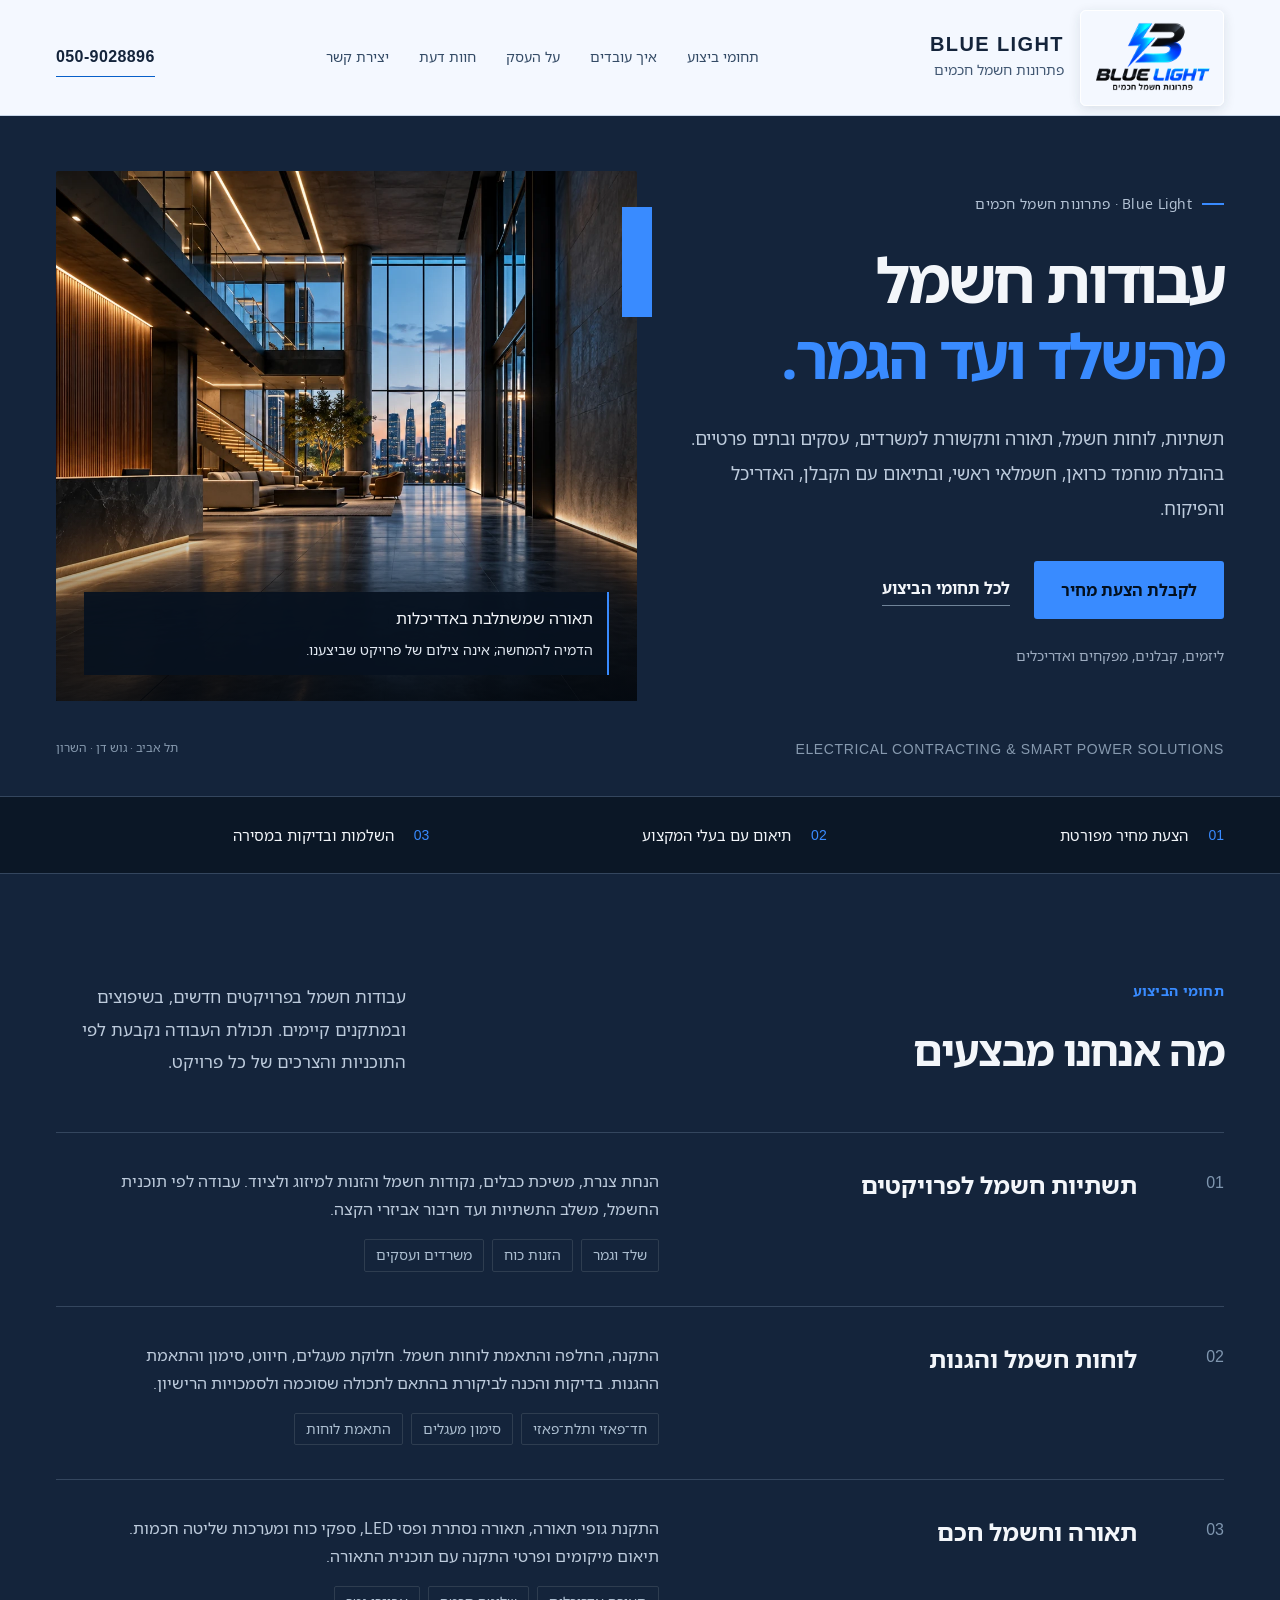
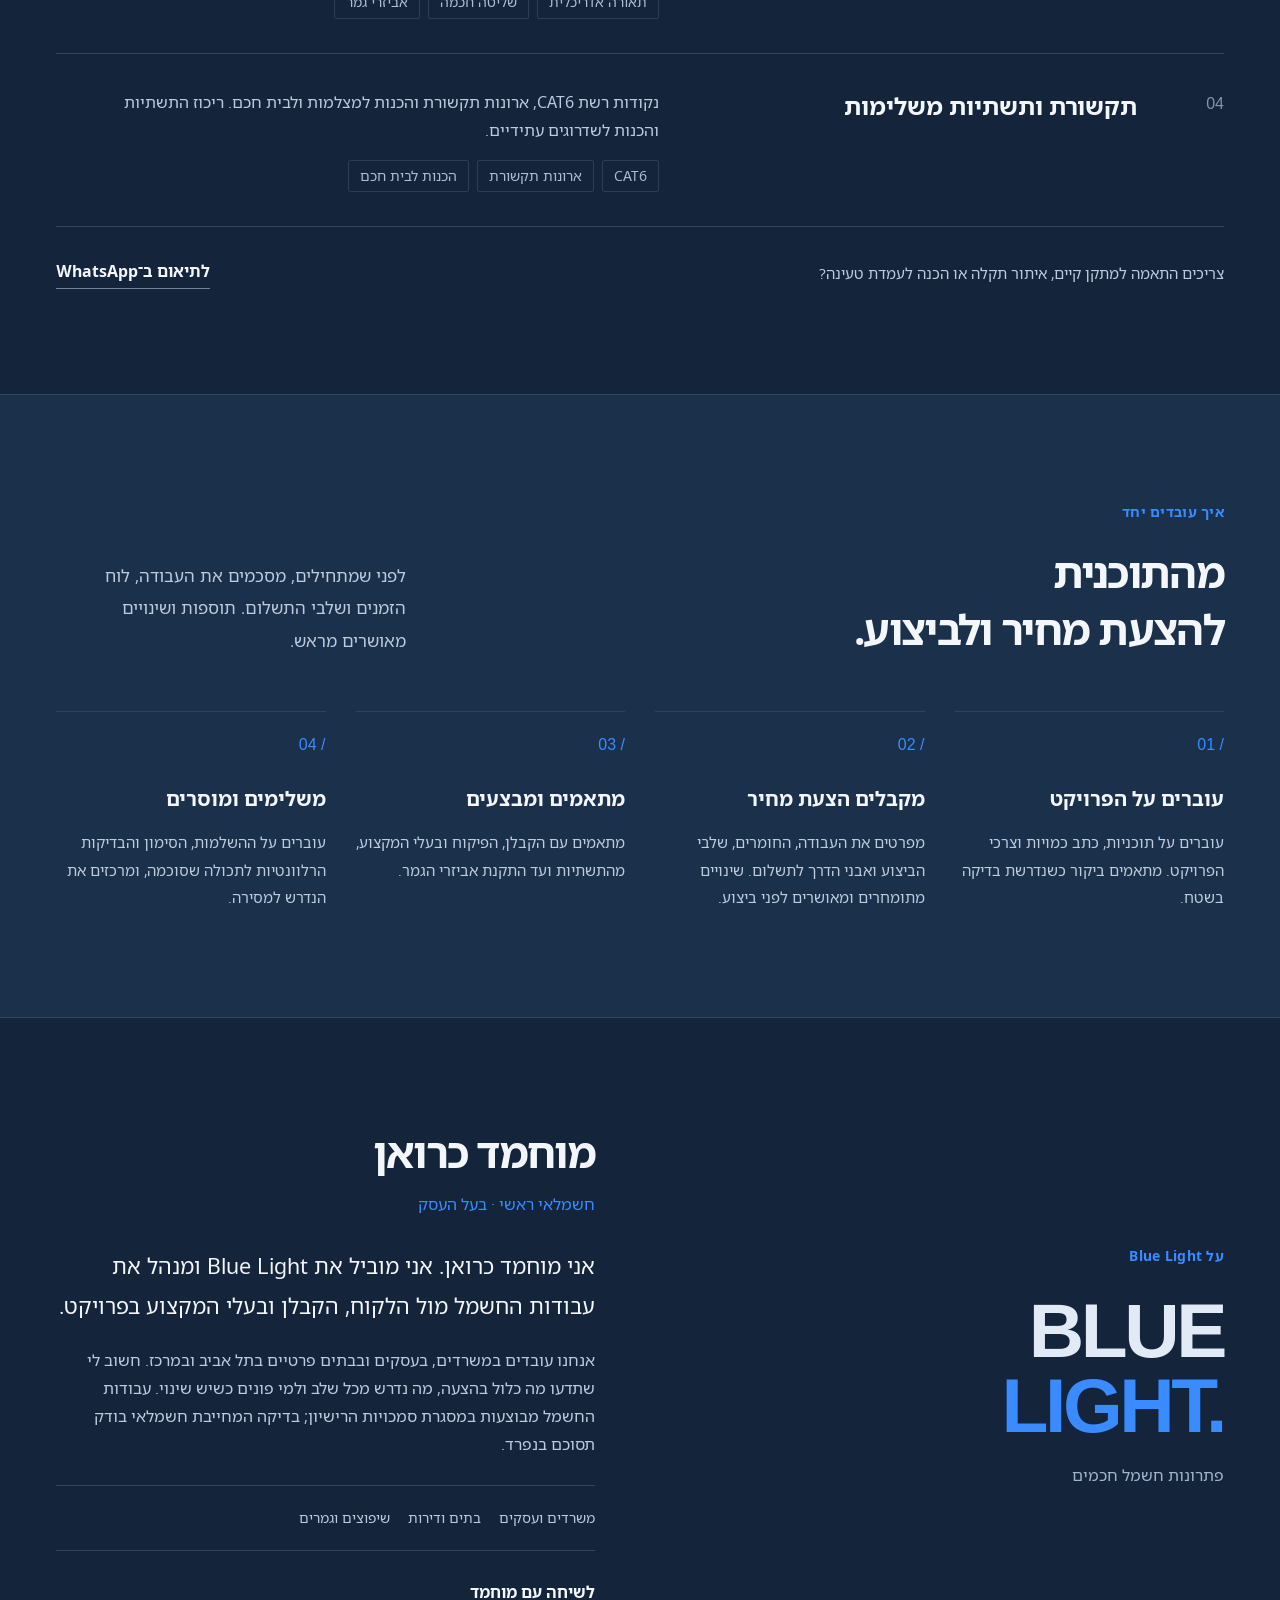
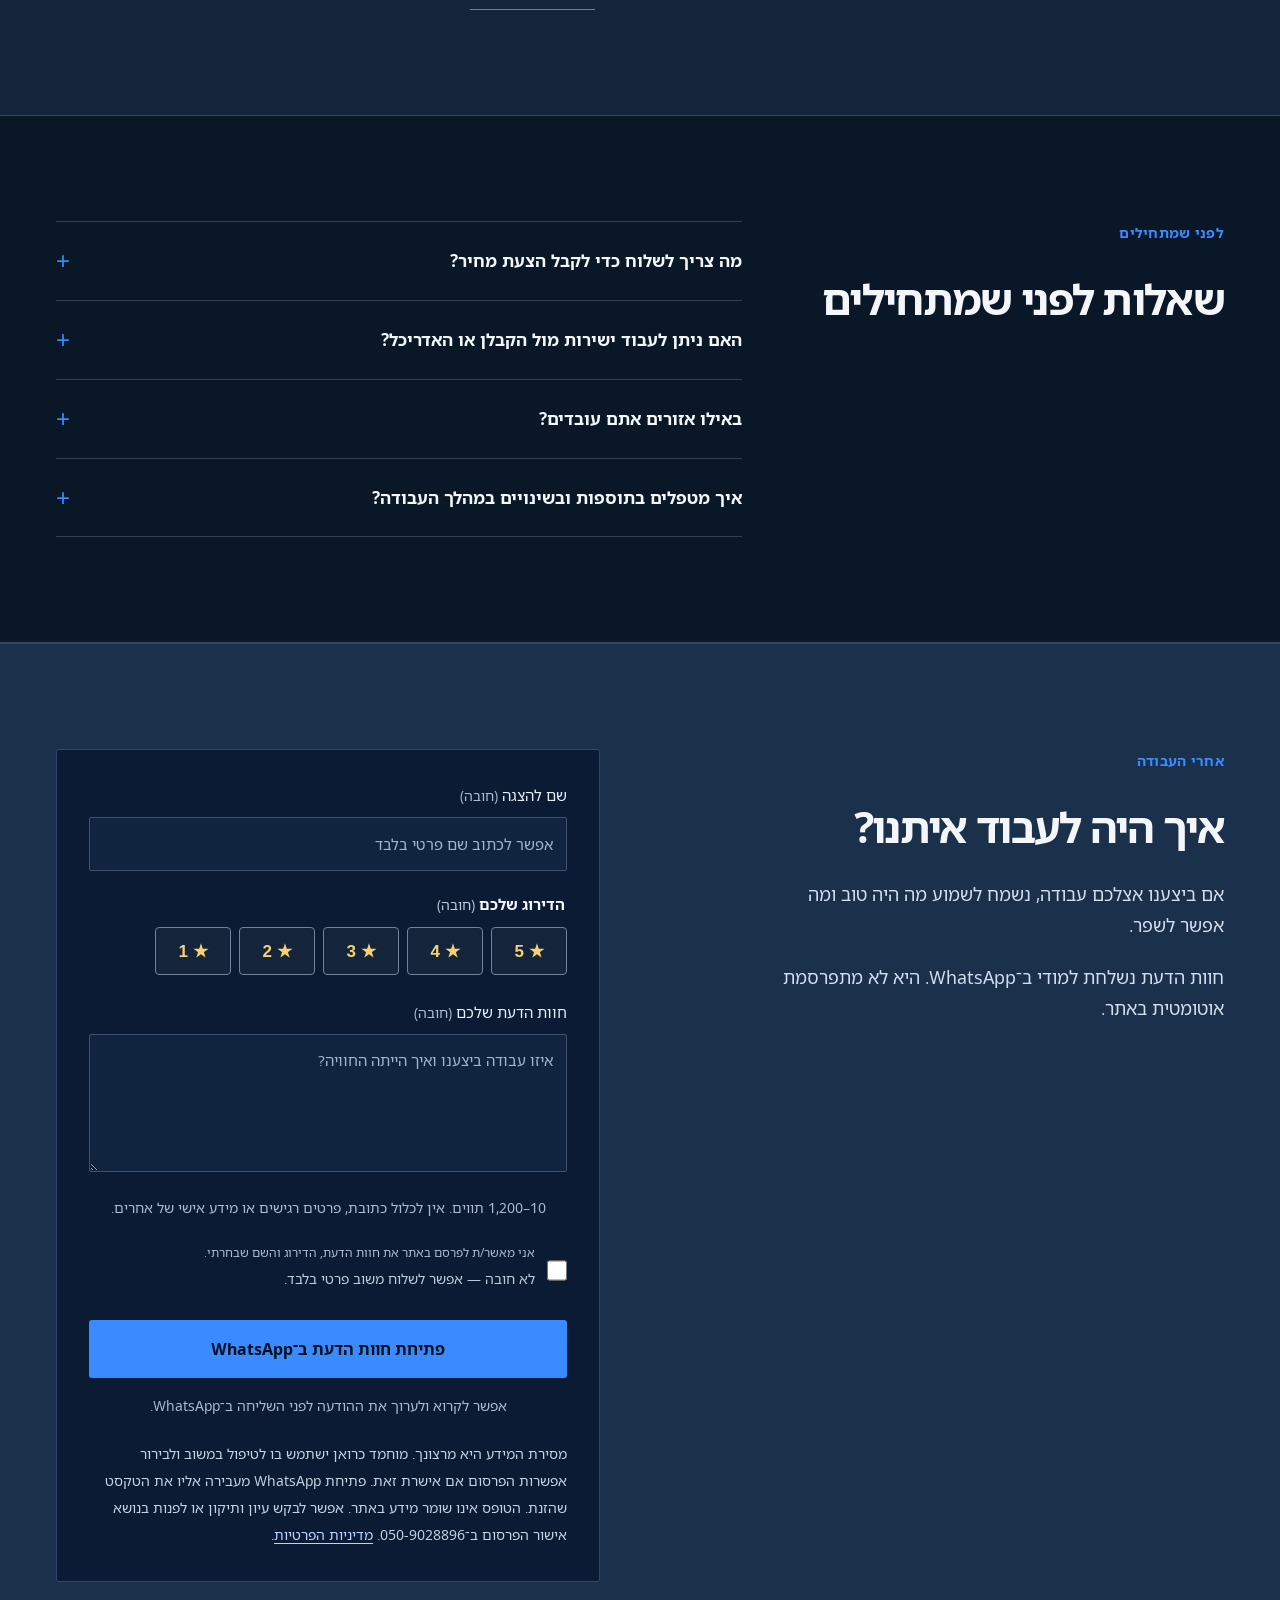
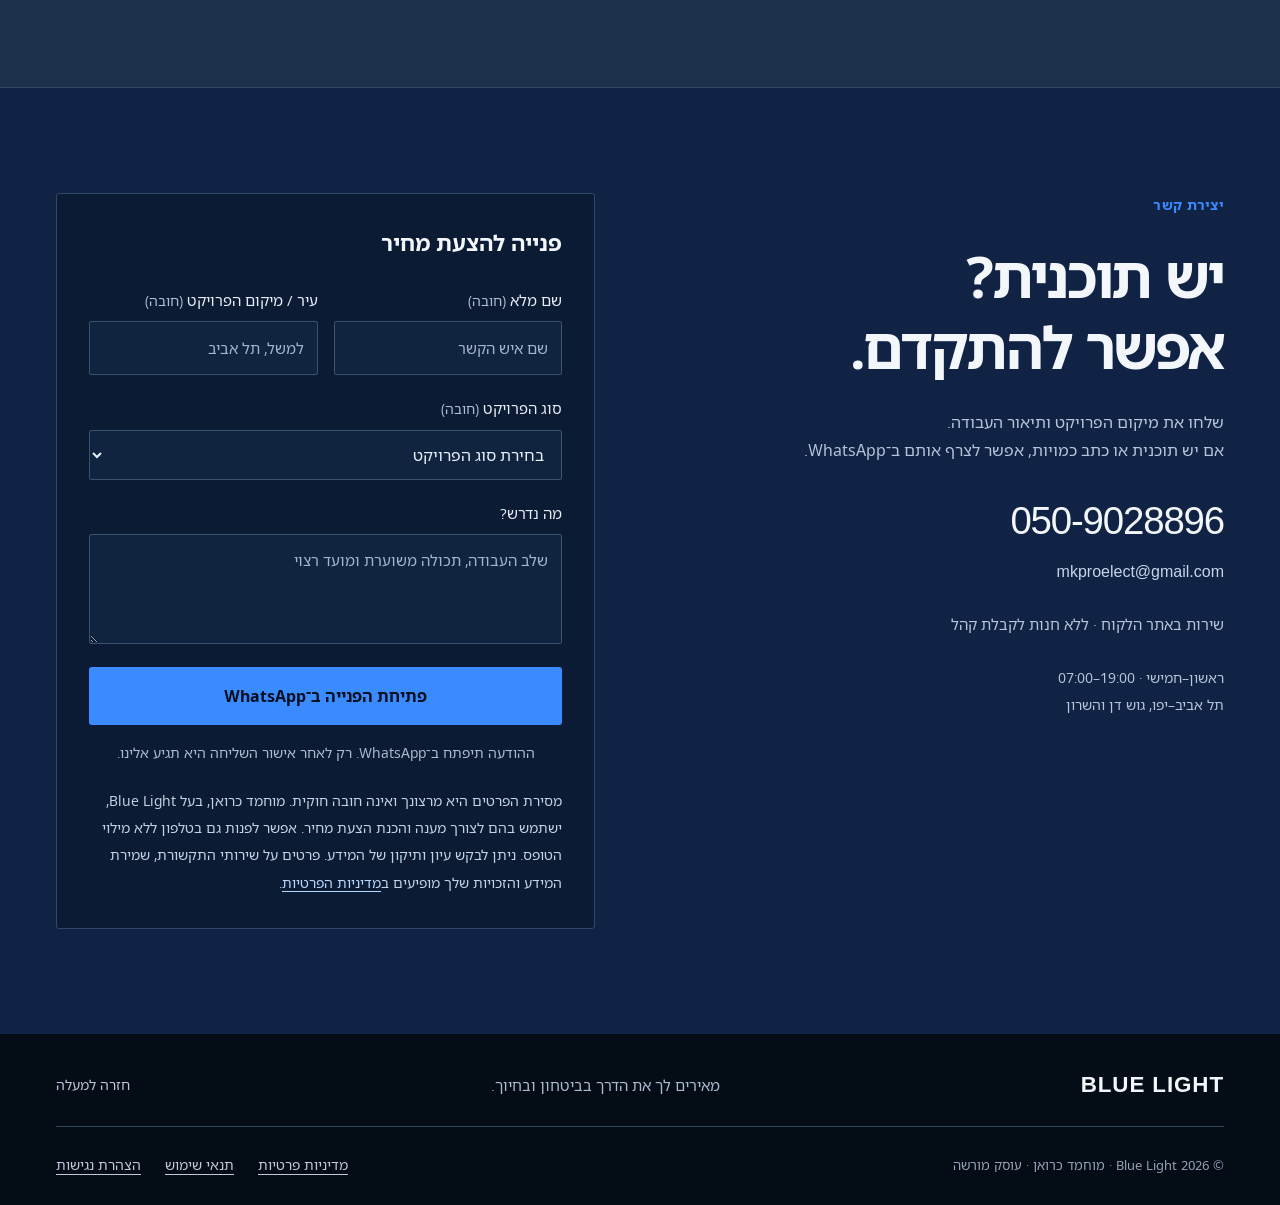
==== commit 3659152e: "Add customer review form with rating and optional publication consent" ====
--- a/index.html
+++ b/index.html
@@ -28,6 +28,7 @@
         <a href="#services">תחומי ביצוע</a>
         <a href="#approach">איך עובדים</a>
         <a href="#about">על העסק</a>
+        <a href="#reviews">חוות דעת</a>
         <a href="#contact">יצירת קשר</a>
       </nav>
       <a class="header-contact" href="tel:+972509028896" dir="ltr">050-9028896</a>
@@ -95,6 +96,24 @@
       <details><summary>איך מטפלים בתוספות ובשינויים במהלך העבודה?</summary><p>מגדירים את השינוי, בודקים את השפעתו על הביצוע ומאשרים תכולה ותמחור לפני שמתקדמים.</p></details>
     </div></div></section>
 
+    <section id="reviews" class="reviews section" aria-labelledby="reviews-title">
+      <div class="container reviews-layout">
+        <div class="reviews-copy"><p class="eyebrow">אחרי העבודה</p><h2 id="reviews-title">איך היה לעבוד איתנו?</h2><p>אם ביצענו אצלכם עבודה, נשמח לשמוע מה היה טוב ומה אפשר לשפר.</p><p class="review-process">חוות הדעת נשלחת למודי ב־WhatsApp. היא לא מתפרסמת אוטומטית באתר.</p></div>
+        <noscript><p class="no-script-note">אפשר לכתוב חוות דעת ב<a href="https://wa.me/972509028896" target="_blank" rel="noopener noreferrer">WhatsApp (ייפתח בלשונית חדשה)</a> או לשלוח ל<a href="mailto:mkproelect@gmail.com" dir="ltr">mkproelect@gmail.com</a>.</p></noscript>
+        <form id="review-form" class="project-form review-form" novalidate aria-describedby="review-privacy">
+          <div class="field"><label for="review-name">שם להצגה <span>(חובה)</span></label><input id="review-name" name="reviewName" required maxlength="80" autocomplete="given-name" placeholder="אפשר לכתוב שם פרטי בלבד" aria-describedby="review-name-error"><span id="review-name-error" class="field-error" hidden></span></div>
+          <fieldset class="review-rating" id="review-rating" aria-describedby="review-rating-error"><legend>הדירוג שלכם <span>(חובה)</span></legend><div class="rating-options"><label class="rating-choice"><input type="radio" name="rating" value="1" required><span aria-hidden="true">1 ★</span><span class="sr-only">1 מתוך 5 — לא מרוצה</span></label><label class="rating-choice"><input type="radio" name="rating" value="2" required><span aria-hidden="true">2 ★</span><span class="sr-only">2 מתוך 5 — טעון שיפור</span></label><label class="rating-choice"><input type="radio" name="rating" value="3" required><span aria-hidden="true">3 ★</span><span class="sr-only">3 מתוך 5 — בסדר</span></label><label class="rating-choice"><input type="radio" name="rating" value="4" required><span aria-hidden="true">4 ★</span><span class="sr-only">4 מתוך 5 — טוב מאוד</span></label><label class="rating-choice"><input type="radio" name="rating" value="5" required><span aria-hidden="true">5 ★</span><span class="sr-only">5 מתוך 5 — מצוין</span></label></div><span id="review-rating-error" class="field-error" hidden></span></fieldset>
+          <div class="field"><label for="review-text">חוות הדעת שלכם <span>(חובה)</span></label><textarea id="review-text" name="reviewText" required minlength="10" maxlength="1200" rows="4" placeholder="איזו עבודה ביצענו ואיך הייתה החוויה?" aria-describedby="review-text-hint review-text-error"></textarea><p id="review-text-hint" class="form-note">10–1,200 תווים. אין לכלול כתובת, פרטים רגישים או מידע אישי של אחרים.</p><span id="review-text-error" class="field-error" hidden></span></div>
+          <label class="review-consent"><input type="checkbox" name="publishConsent"><span>אני מאשר/ת לפרסם באתר את חוות הדעת, הדירוג והשם שבחרתי. <small>לא חובה — אפשר לשלוח משוב פרטי בלבד.</small></span></label>
+          <button type="submit" class="button primary">פתיחת חוות הדעת ב־WhatsApp<span class="sr-only"> (ייפתח בלשונית חדשה)</span></button>
+          <p class="form-note">אפשר לקרוא ולערוך את ההודעה לפני השליחה ב־WhatsApp.</p>
+          <p id="review-privacy" class="privacy-notice">מסירת המידע היא מרצונך. מוחמד כרואן ישתמש בו לטיפול במשוב ולבירור אפשרות הפרסום אם אישרת זאת. פתיחת WhatsApp מעבירה אליו את הטקסט שהזנת. הטופס אינו שומר מידע באתר. אפשר לבקש עיון ותיקון או לפנות בנושא אישור הפרסום ב־050-9028896. <a href="/privacy.html">מדיניות הפרטיות</a>.</p>
+          <div id="review-errors" class="form-errors" role="alert" tabindex="-1" hidden></div>
+          <p id="review-status" class="form-status" role="status" hidden></p>
+        </form>
+      </div>
+    </section>
+
     <section id="contact" class="contact section" aria-labelledby="contact-title"><div class="container contact-layout">
       <div class="contact-copy"><p class="eyebrow">יצירת קשר</p><h2 id="contact-title">יש תוכנית?<br>אפשר להתקדם.</h2><p>שלחו את מיקום הפרויקט ותיאור העבודה.<br>אם יש תוכנית או כתב כמויות, אפשר לצרף אותם ב־WhatsApp.</p><a class="contact-phone" dir="ltr" href="tel:+972509028896">050-9028896</a><a class="contact-email" dir="ltr" href="mailto:mkproelect@gmail.com">mkproelect@gmail.com</a><p class="business-notice">שירות באתר הלקוח · ללא חנות לקבלת קהל</p><p class="hours">ראשון–חמישי · <bdi>07:00–19:00</bdi><br>תל אביב–יפו, גוש דן והשרון</p></div>
       <noscript><div class="no-script-note">אפשר לקבל הצעת מחיר בטלפון <a href="tel:+972509028896" dir="ltr">050-9028896</a> או בדוא״ל <a href="mailto:mkproelect@gmail.com" dir="ltr">mkproelect@gmail.com</a>.</div></noscript>
--- a/styles.css
+++ b/styles.css
@@ -73,3 +73,23 @@
 @media(max-width:850px){.site-header{height:104px}.site-header nav{top:104px;background:#f4f8ff;border-color:#c8d6e8}.site-header .brand img{width:126px;height:84px}.site-header .brand-text b{font-size:1.125rem}}
 @media(max-width:650px){.site-header{height:92px}.site-header nav{top:92px}.site-header .brand img{width:108px;height:72px}.site-header .brand-text{display:none}.site-header .header-inner{gap:10px}.site-header .header-contact{font-size:.9375rem}.site-header .brand{gap:0}html{scroll-padding-top:105px}}
 @media(max-width:380px){.site-header .header-contact{display:inline-flex}.site-header .brand img{width:99px;height:66px}}
+
+.reviews{background:#1b304b;border-block:1px solid var(--line)}
+.reviews-layout{display:grid;grid-template-columns:1fr 1fr;gap:80px;align-items:start}
+.reviews-copy h2{margin-bottom:24px}.reviews-copy>p:not(.eyebrow){max-width:460px;font-size:1.125rem;color:#d3dfed}
+.reviews-copy .review-process{margin-top:20px;font-size:1rem}
+.review-rating{border:0;padding:0;margin:0 0 24px;min-width:0}
+.review-rating legend{font-size:.9375rem;margin-bottom:10px;font-weight:700}.review-rating legend>span{font-weight:400;color:var(--muted);font-size:.875rem}
+.rating-options{display:flex;gap:8px;flex-wrap:wrap;direction:ltr;justify-content:flex-end}
+.rating-choice{position:relative;cursor:pointer;flex:1;min-width:44px;max-width:76px}
+.rating-choice input{position:absolute;opacity:0;width:1px;height:1px;padding:0;inset:0}
+.rating-choice>span:not(.sr-only){display:flex;align-items:center;justify-content:center;min-height:48px;border:1px solid #708499;border-radius:4px;color:#f5d173;background:#14243b;font:700 1.0625rem Arial,sans-serif}
+.rating-choice input:checked+span{background:#f5d173;color:#14243b;border-color:#f5d173}
+.rating-choice input:focus-visible+span{outline:3px solid #70acff;outline-offset:3px}
+.review-consent{display:flex;align-items:flex-start;gap:12px;margin:22px 0;font-size:.9375rem;cursor:pointer}
+.review-consent input{appearance:auto;flex-shrink:0;width:20px;height:20px;margin:4px 0 0;padding:0;accent-color:#398bff}
+.review-consent small{display:block;color:var(--muted);font-size:.875rem;margin-top:4px}
+.no-js .review-form{display:none}
+@media(max-width:1000px){.site-header .menu-toggle{display:block}.site-header #main-nav{display:none;position:absolute;top:100%;right:0;left:0;background:#f4f8ff;border-bottom:1px solid #c8d6e8;padding:20px 32px;flex-direction:column;align-items:stretch;gap:0}.site-header #main-nav.is-open{display:flex}.site-header #main-nav a{padding-block:12px}.no-js .site-header #main-nav{display:flex;position:static;flex-wrap:wrap;flex-direction:row;padding:0;gap:12px}.no-js .site-header{height:auto;position:static}.no-js .header-inner{flex-wrap:wrap;padding-block:16px}.no-js .site-header .menu-toggle{display:none}}
+@media(max-width:850px){.reviews-layout{gap:40px}}
+@media(max-width:650px){.reviews-layout{grid-template-columns:1fr;gap:28px}.reviews-copy>p:not(.eyebrow){font-size:1rem}.rating-options{gap:6px}.site-header #main-nav{padding-inline:20px}}
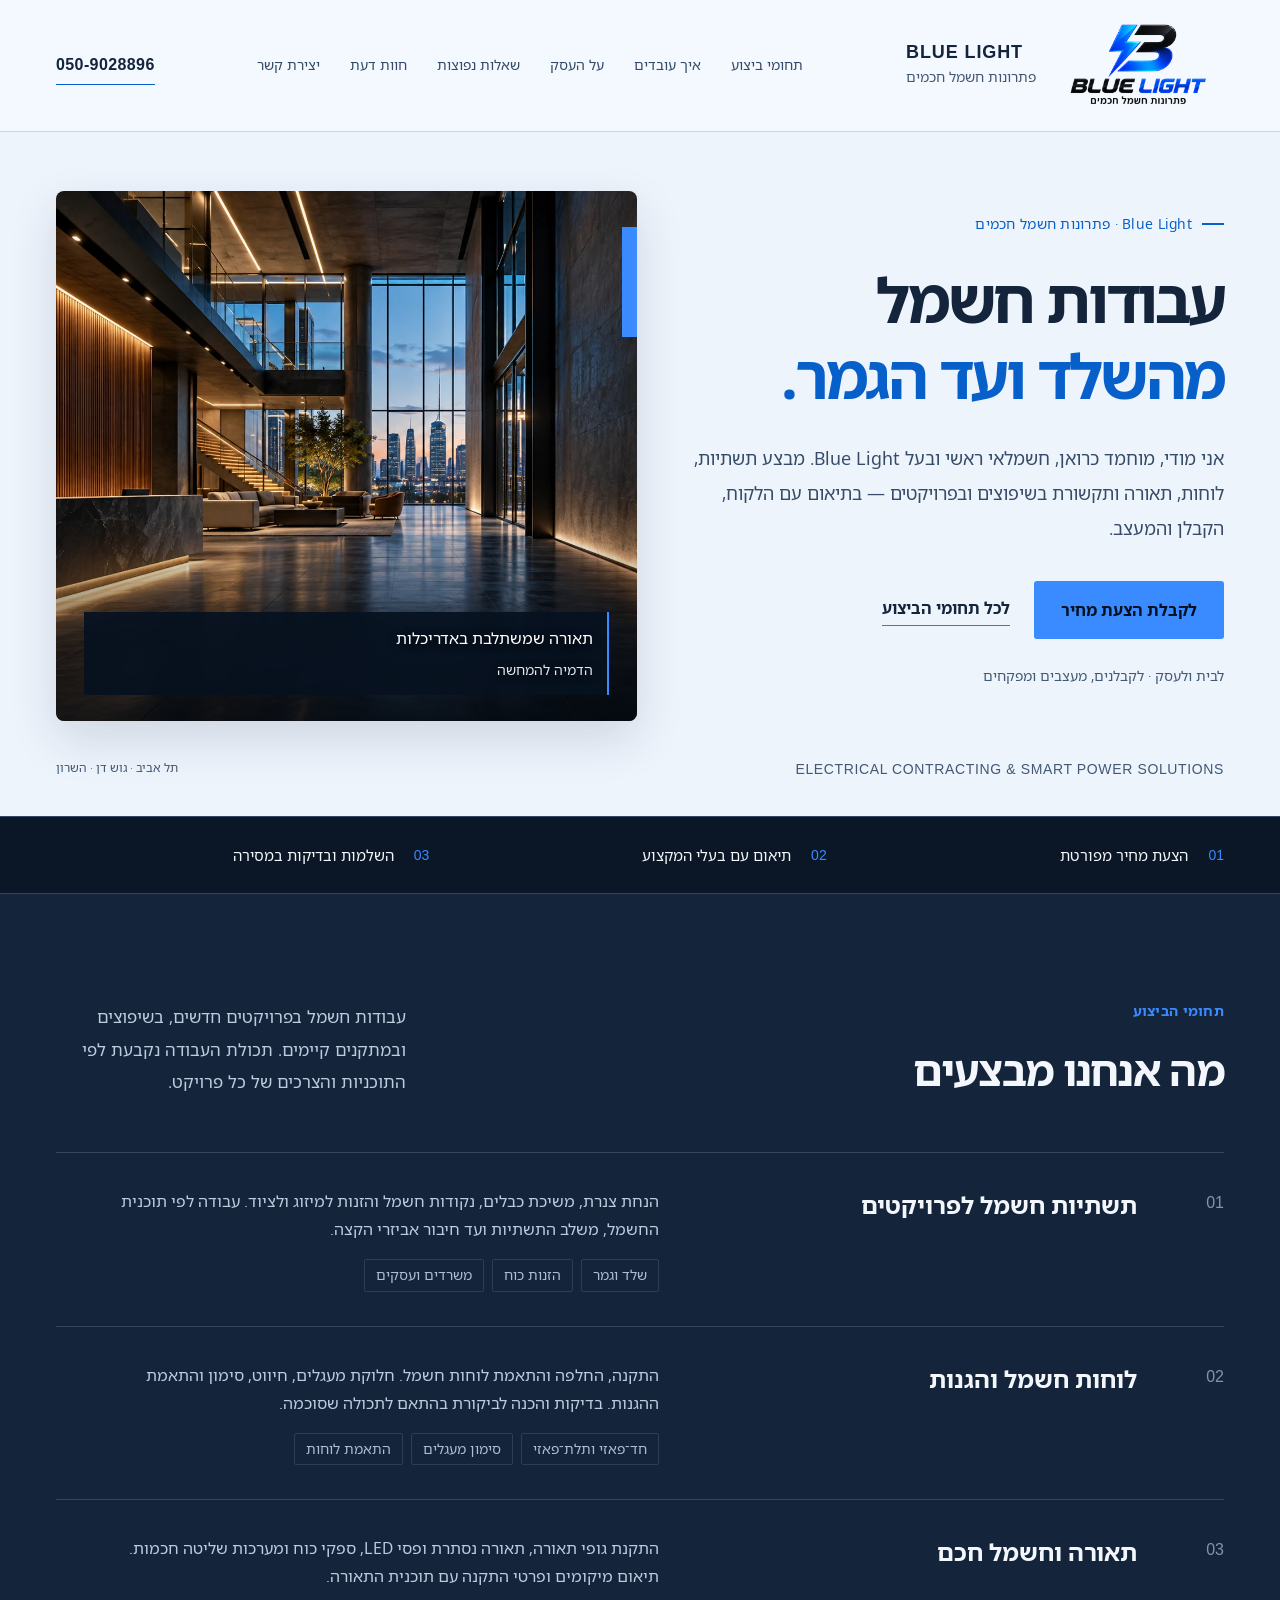
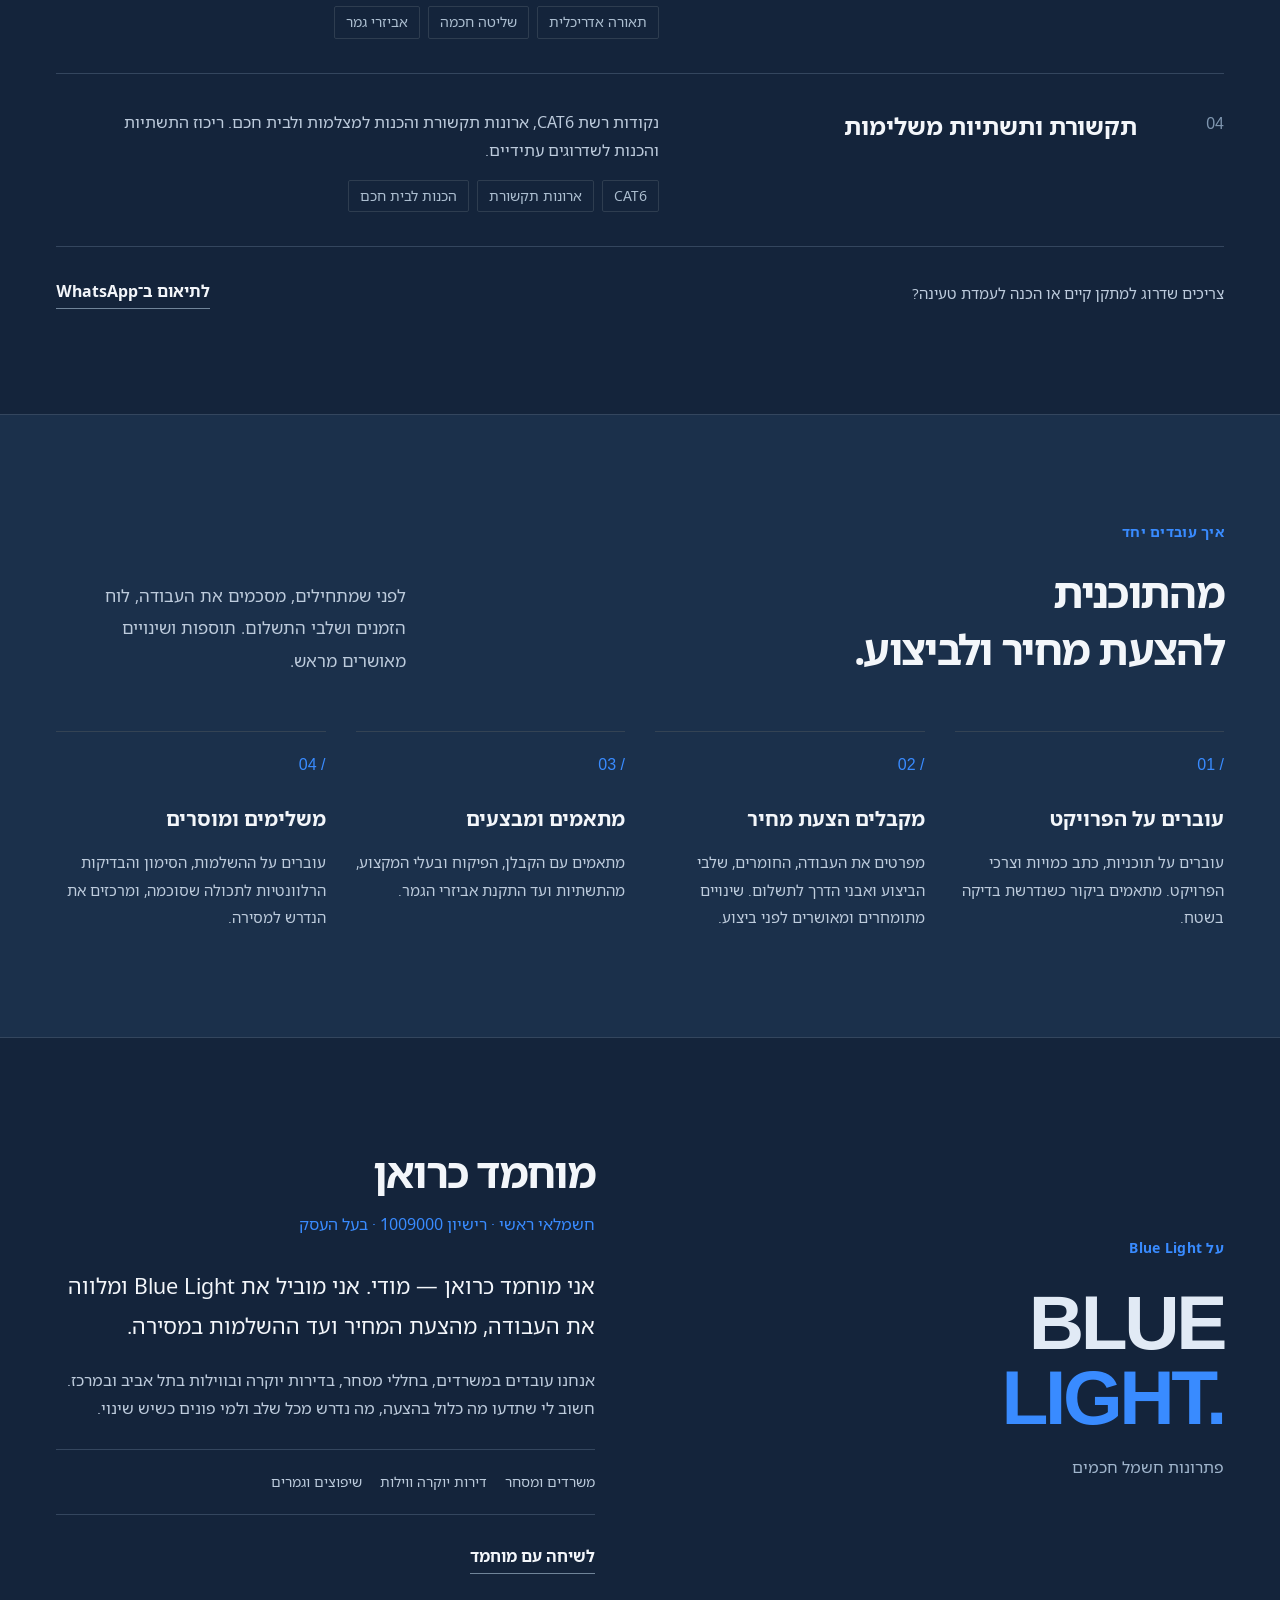
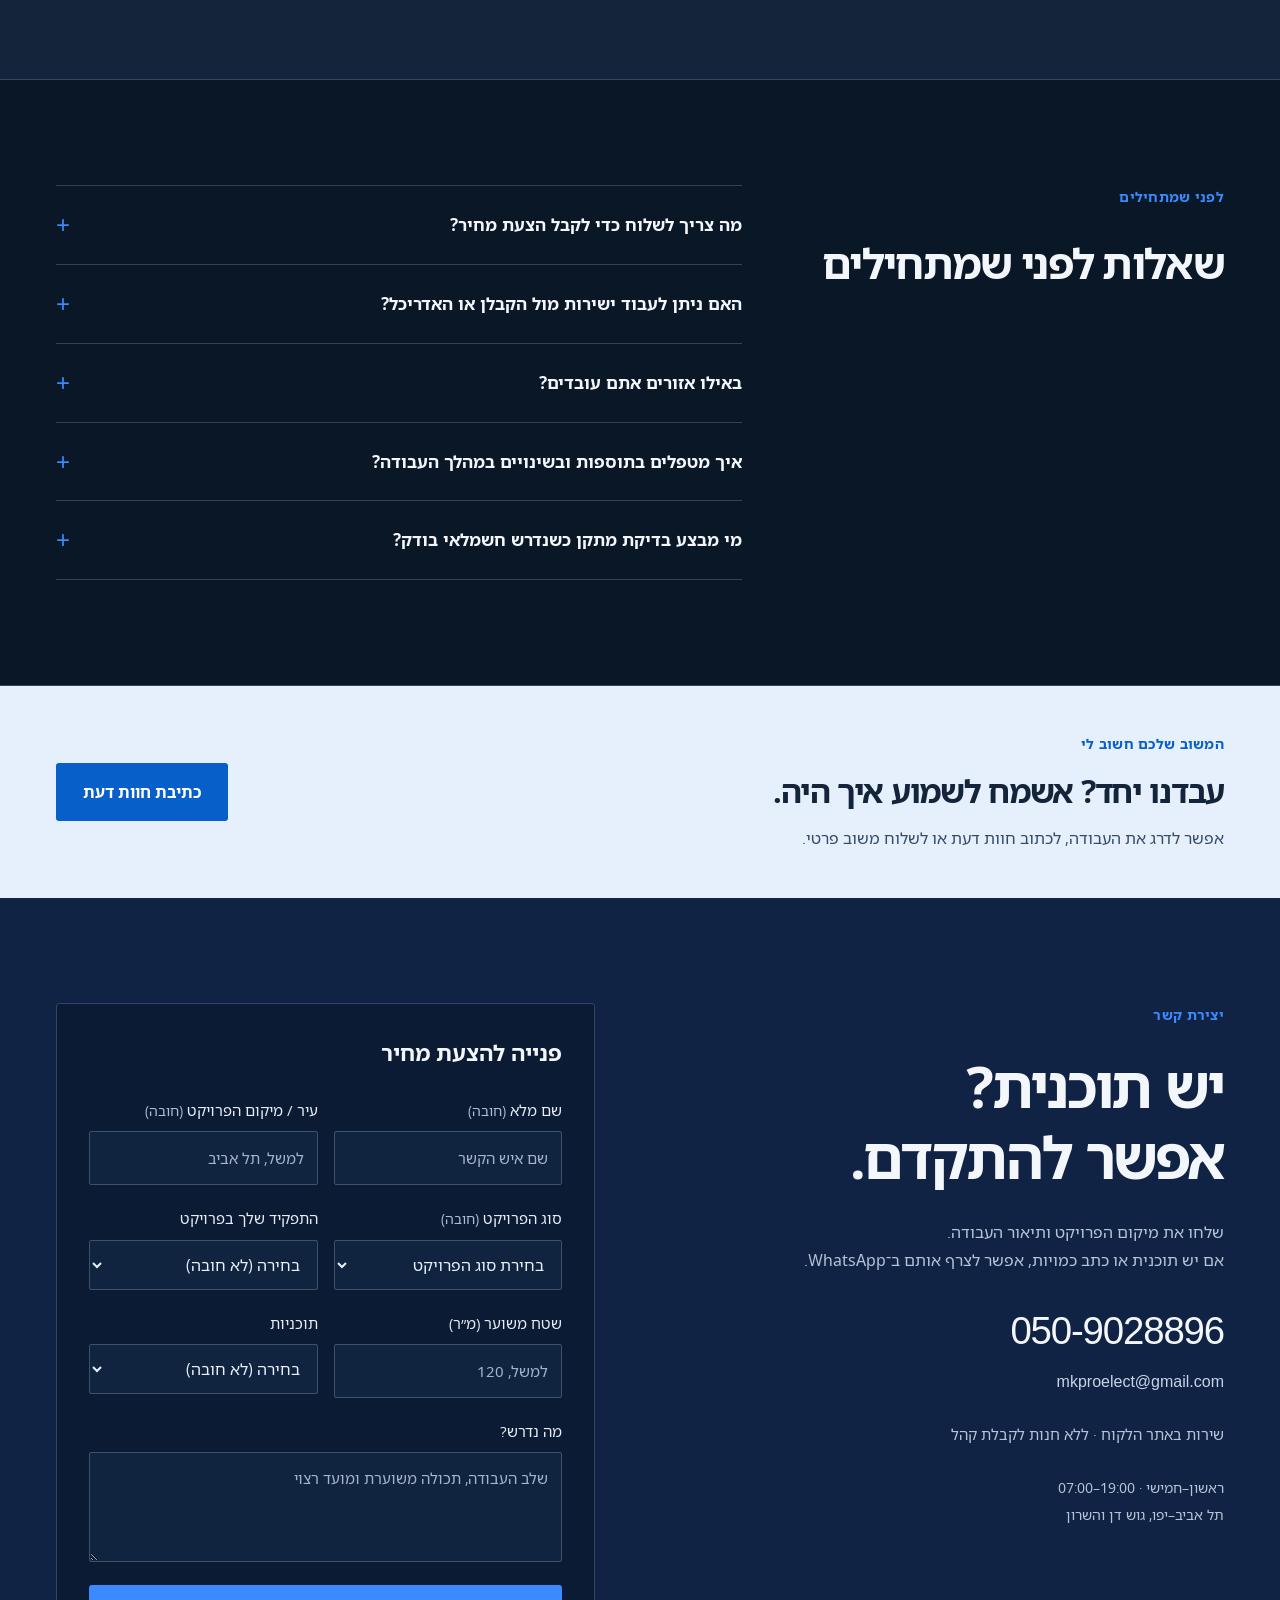
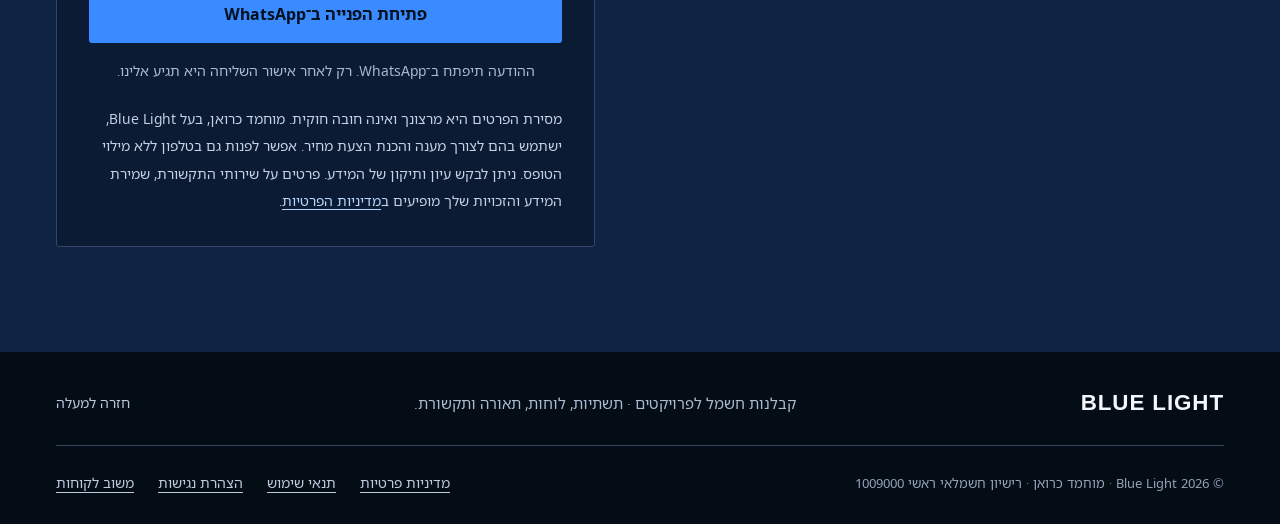
==== commit 5579cbe4: "Improve uploaded Blue Light design, restore missing assets and simplify review access" ====
--- a/index.html
+++ b/index.html
@@ -3,14 +3,23 @@
 <head>
   <meta charset="utf-8">
   <meta name="viewport" content="width=device-width,initial-scale=1">
-  <meta name="theme-color" content="#07111f">
+  <meta name="theme-color" content="#f4f8ff">
   <meta name="referrer" content="no-referrer">
-  <title>Blue Light | קבלנות חשמל ופתרונות חכמים</title>
+  <title>Blue Light | קבלנות חשמל ותשתיות לפרויקטים</title>
   <meta name="description" content="Blue Light בהובלת מוחמד כרואן — תשתיות חשמל, לוחות, תאורה חכמה ותקשורת לפרויקטים, עסקים ובתי פרימיום בתל אביב וגוש דן. לתיאום: 050-9028896.">
-  <meta property="og:title" content="Blue Light | עבודות חשמל ותשתיות לפרויקטים">
+  <meta property="og:title" content="Blue Light | קבלנות חשמל ותשתיות לפרויקטים">
   <meta property="og:description" content="קבלנות חשמל, תשתיות חכמות ופתרונות חשמל לפרויקטים. בהובלת מוחמד כרואן, חשמלאי ראשי.">
   <meta property="og:type" content="website">
   <meta property="og:locale" content="he_IL">
+  <meta property="og:site_name" content="Blue Light">
+  <meta property="og:url" content="https://bluelight-electric.co.il/">
+  <meta property="og:image" content="https://bluelight-electric.co.il/assets/og-image.jpg">
+  <meta property="og:image:width" content="1200">
+  <meta property="og:image:height" content="630">
+  <meta property="og:image:alt" content="לוגו Blue Light — פתרונות חשמל חכמים">
+  <meta name="twitter:card" content="summary_large_image">
+  <link rel="canonical" href="https://bluelight-electric.co.il/">
+  <script type="application/ld+json">{"@context":"https://schema.org","@type":"Electrician","name":"Blue Light – פתרונות חשמל חכמים","url":"https://bluelight-electric.co.il/","image":"https://bluelight-electric.co.il/assets/og-image.jpg","telephone":"+972-50-902-8896","email":"mkproelect@gmail.com","founder":{"@type":"Person","name":"מוחמד כרואן"},"areaServed":["תל אביב-יפו","גוש דן","השרון"],"openingHoursSpecification":[{"@type":"OpeningHoursSpecification","dayOfWeek":["Sunday","Monday","Tuesday","Wednesday","Thursday"],"opens":"07:00","closes":"19:00"}]}</script>
   <link rel="icon" type="image/svg+xml" href="data:image/svg+xml,%3Csvg xmlns='http://www.w3.org/2000/svg' viewBox='0 0 32 32'%3E%3Crect width='32' height='32' rx='7' fill='%2307111f'/%3E%3Cpath d='M18 3 7 18h8l-1 11 11-16h-8z' fill='%233f8cff'/%3E%3C/svg%3E">
   <link rel="stylesheet" href="/styles.css">
   <link rel="preload" href="/assets/noto-hebrew-regular.ttf" as="font" type="font/ttf" crossorigin>
@@ -28,7 +37,8 @@
         <a href="#services">תחומי ביצוע</a>
         <a href="#approach">איך עובדים</a>
         <a href="#about">על העסק</a>
-        <a href="#reviews">חוות דעת</a>
+        <a href="#faq">שאלות נפוצות</a>
+        <a href="/review.html">חוות דעת</a>
         <a href="#contact">יצירת קשר</a>
       </nav>
       <a class="header-contact" href="tel:+972509028896" dir="ltr">050-9028896</a>
@@ -41,16 +51,16 @@
         <div class="hero-copy">
           <p class="eyebrow"><span class="tiny-line"></span> Blue Light · פתרונות חשמל חכמים</p>
           <h1 id="hero-title">עבודות חשמל<br><span>מהשלד ועד הגמר.</span></h1>
-          <p class="hero-description">תשתיות, לוחות חשמל, תאורה ותקשורת למשרדים, עסקים ובתים פרטיים. בהובלת מוחמד כרואן, חשמלאי ראשי, ובתיאום עם הקבלן, האדריכל והפיקוח.</p>
+          <p class="hero-description">אני מודי, מוחמד כרואן, חשמלאי ראשי ובעל Blue Light. מבצע תשתיות, לוחות, תאורה ותקשורת בשיפוצים ובפרויקטים — בתיאום עם הלקוח, הקבלן והמעצב.</p>
           <div class="hero-actions">
             <a class="button primary" href="#contact">לקבלת הצעת מחיר</a>
             <a class="text-link" href="#services">לכל תחומי הביצוע</a>
           </div>
-          <p class="hero-audience">ליזמים, קבלנים, מפקחים ואדריכלים</p>
+          <p class="hero-audience">לבית ולעסק · לקבלנים, מעצבים ומפקחים</p>
         </div>
         <figure class="hero-visual">
           <img src="/assets/architectural-lighting.webp" alt="הדמיה של חלל משרדי עם תאורה ליניארית חמה ותשתיות משולבות באדריכלות" width="1672" height="941" fetchpriority="high">
-          <figcaption><span>תאורה שמשתלבת באדריכלות</span><small>הדמיה להמחשה; אינה צילום של פרויקט שביצענו.</small></figcaption>
+          <figcaption><span>תאורה שמשתלבת באדריכלות</span><small>הדמיה להמחשה</small></figcaption>
           <span class="image-accent" aria-hidden="true"></span>
         </figure>
       </div>
@@ -67,11 +77,11 @@
       <div class="section-heading"><div><p class="eyebrow">תחומי הביצוע</p><h2 id="services-title">מה אנחנו מבצעים</h2></div><p class="section-intro">עבודות חשמל בפרויקטים חדשים, בשיפוצים ובמתקנים קיימים. תכולת העבודה נקבעת לפי התוכניות והצרכים של כל פרויקט.</p></div>
       <div class="service-list">
         <article class="service-row"><span class="row-number">01</span><h3>תשתיות חשמל לפרויקטים</h3><div><p>הנחת צנרת, משיכת כבלים, נקודות חשמל והזנות למיזוג ולציוד. עבודה לפי תוכנית החשמל, משלב התשתיות ועד חיבור אביזרי הקצה.</p><ul class="tags"><li>שלד וגמר</li><li>הזנות כוח</li><li>משרדים ועסקים</li></ul></div></article>
-        <article class="service-row"><span class="row-number">02</span><h3>לוחות חשמל והגנות</h3><div><p>התקנה, החלפה והתאמת לוחות חשמל. חלוקת מעגלים, חיווט, סימון והתאמת ההגנות. בדיקות והכנה לביקורת בהתאם לתכולה שסוכמה ולסמכויות הרישיון.</p><ul class="tags"><li>חד־פאזי ותלת־פאזי</li><li>סימון מעגלים</li><li>התאמת לוחות</li></ul></div></article>
+        <article class="service-row"><span class="row-number">02</span><h3>לוחות חשמל והגנות</h3><div><p>התקנה, החלפה והתאמת לוחות חשמל. חלוקת מעגלים, חיווט, סימון והתאמת ההגנות. בדיקות והכנה לביקורת בהתאם לתכולה שסוכמה.</p><ul class="tags"><li>חד־פאזי ותלת־פאזי</li><li>סימון מעגלים</li><li>התאמת לוחות</li></ul></div></article>
         <article class="service-row"><span class="row-number">03</span><h3>תאורה וחשמל חכם</h3><div><p>התקנת גופי תאורה, תאורה נסתרת ופסי LED, ספקי כוח ומערכות שליטה חכמות. תיאום מיקומים ופרטי התקנה עם תוכנית התאורה.</p><ul class="tags"><li>תאורה אדריכלית</li><li>שליטה חכמה</li><li>אביזרי גמר</li></ul></div></article>
         <article class="service-row"><span class="row-number">04</span><h3>תקשורת ותשתיות משלימות</h3><div><p>נקודות רשת CAT6, ארונות תקשורת והכנות למצלמות ולבית חכם. ריכוז התשתיות והכנות לשדרוגים עתידיים.</p><ul class="tags"><li>CAT6</li><li>ארונות תקשורת</li><li>הכנות לבית חכם</li></ul></div></article>
       </div>
-      <div class="service-footer"><p>צריכים התאמה למתקן קיים, איתור תקלה או הכנה לעמדת טעינה?</p><a class="text-link" href="https://wa.me/972509028896?text=%D7%A9%D7%9C%D7%95%D7%9D%20%D7%9E%D7%95%D7%97%D7%9E%D7%93%2C%20%D7%90%D7%A9%D7%9E%D7%97%20%D7%9C%D7%AA%D7%90%D7%9D%20%D7%A2%D7%91%D7%95%D7%93%D7%AA%20%D7%97%D7%A9%D7%9E%D7%9C." target="_blank" rel="noopener noreferrer">לתיאום ב־WhatsApp<span class="sr-only"> (ייפתח בלשונית חדשה)</span></a></div>
+      <div class="service-footer"><p>צריכים שדרוג למתקן קיים או הכנה לעמדת טעינה?</p><a class="text-link" href="https://wa.me/972509028896?text=%D7%A9%D7%9C%D7%95%D7%9D%20%D7%9E%D7%95%D7%97%D7%9E%D7%93%2C%20%D7%90%D7%A9%D7%9E%D7%97%20%D7%9C%D7%AA%D7%90%D7%9D%20%D7%A2%D7%91%D7%95%D7%93%D7%AA%20%D7%97%D7%A9%D7%9E%D7%9C." target="_blank" rel="noopener noreferrer">לתיאום ב־WhatsApp<span class="sr-only"> (ייפתח בלשונית חדשה)</span></a></div>
     </section>
 
     <section class="approach section" id="approach" aria-labelledby="approach-title"><div class="container">
@@ -86,33 +96,18 @@
 
     <section id="about" class="about section container" aria-labelledby="about-title">
       <div class="about-label"><p class="eyebrow">על Blue Light</p><p class="about-wordmark" dir="ltr">BLUE<br><span>LIGHT.</span></p><p class="about-caption">פתרונות חשמל חכמים</p></div>
-      <div class="about-copy"><h2 id="about-title">מוחמד כרואן</h2><p class="about-role">חשמלאי ראשי · בעל העסק</p><p class="about-lead">אני מוחמד כרואן. אני מוביל את Blue Light ומנהל את עבודות החשמל מול הלקוח, הקבלן ובעלי המקצוע בפרויקט.</p><p>אנחנו עובדים במשרדים, בעסקים ובבתים פרטיים בתל אביב ובמרכז. חשוב לי שתדעו מה כלול בהצעה, מה נדרש מכל שלב ולמי פונים כשיש שינוי. עבודות החשמל מבוצעות במסגרת סמכויות הרישיון; בדיקה המחייבת חשמלאי בודק תסוכם בנפרד.</p><div class="project-types"><span>משרדים ועסקים</span><span>בתים ודירות</span><span>שיפוצים וגמרים</span></div><a class="text-link" href="tel:+972509028896">לשיחה עם מוחמד</a></div>
+      <div class="about-copy"><h2 id="about-title">מוחמד כרואן</h2><p class="about-role">חשמלאי ראשי · רישיון 1009000 · בעל העסק</p><p class="about-lead">אני מוחמד כרואן — מודי. אני מוביל את Blue Light ומלווה את העבודה, מהצעת המחיר ועד ההשלמות במסירה.</p><p>אנחנו עובדים במשרדים, בחללי מסחר, בדירות יוקרה ובווילות בתל אביב ובמרכז. חשוב לי שתדעו מה כלול בהצעה, מה נדרש מכל שלב ולמי פונים כשיש שינוי.</p><div class="project-types"><span>משרדים ומסחר</span><span>דירות יוקרה ווילות</span><span>שיפוצים וגמרים</span></div><a class="text-link" href="tel:+972509028896">לשיחה עם מוחמד</a></div>
     </section>
 
-    <section class="faq-section section" aria-labelledby="faq-title"><div class="container faq-layout"><div><p class="eyebrow">לפני שמתחילים</p><h2 id="faq-title">שאלות לפני שמתחילים</h2></div><div class="faq-list">
+    <section id="faq" class="faq-section section" aria-labelledby="faq-title"><div class="container faq-layout"><div><p class="eyebrow">לפני שמתחילים</p><h2 id="faq-title">שאלות לפני שמתחילים</h2></div><div class="faq-list">
       <details><summary>מה צריך לשלוח כדי לקבל הצעת מחיר?</summary><p>כתובת הפרויקט, סוג הנכס, שלב הביצוע ותיאור העבודה. תוכנית חשמל, כתב כמויות ותמונות יעזרו לדייק את התכולה. ניתן לצרף אותם בשיחת ה־WhatsApp.</p></details>
       <details><summary>האם ניתן לעבוד ישירות מול הקבלן או האדריכל?</summary><p>כן. התיאום יכול להתבצע מול הקבלן, המפקח או האדריכל, בהתאם למבנה הפרויקט ולחלוקת האחריות שסוכמה.</p></details>
       <details><summary>באילו אזורים אתם עובדים?</summary><p>עיקר הפעילות בתל אביב–יפו ובגוש דן, וכן באזור השרון. התאמה לפרויקט באזור אחר נבדקת לפי היקף העבודה והזמינות.</p></details>
       <details><summary>איך מטפלים בתוספות ובשינויים במהלך העבודה?</summary><p>מגדירים את השינוי, בודקים את השפעתו על הביצוע ומאשרים תכולה ותמחור לפני שמתקדמים.</p></details>
+      <details><summary>מי מבצע בדיקת מתקן כשנדרש חשמלאי בודק?</summary><p>עבודות החשמל מבוצעות במסגרת סמכויות הרישיון. בדיקה המחייבת חשמלאי בודק מתואמת מראש ומסוכמת בנפרד בהצעת המחיר.</p></details>
     </div></div></section>
 
-    <section id="reviews" class="reviews section" aria-labelledby="reviews-title">
-      <div class="container reviews-layout">
-        <div class="reviews-copy"><p class="eyebrow">אחרי העבודה</p><h2 id="reviews-title">איך היה לעבוד איתנו?</h2><p>אם ביצענו אצלכם עבודה, נשמח לשמוע מה היה טוב ומה אפשר לשפר.</p><p class="review-process">חוות הדעת נשלחת למודי ב־WhatsApp. היא לא מתפרסמת אוטומטית באתר.</p></div>
-        <noscript><p class="no-script-note">אפשר לכתוב חוות דעת ב<a href="https://wa.me/972509028896" target="_blank" rel="noopener noreferrer">WhatsApp (ייפתח בלשונית חדשה)</a> או לשלוח ל<a href="mailto:mkproelect@gmail.com" dir="ltr">mkproelect@gmail.com</a>.</p></noscript>
-        <form id="review-form" class="project-form review-form" novalidate aria-describedby="review-privacy">
-          <div class="field"><label for="review-name">שם להצגה <span>(חובה)</span></label><input id="review-name" name="reviewName" required maxlength="80" autocomplete="given-name" placeholder="אפשר לכתוב שם פרטי בלבד" aria-describedby="review-name-error"><span id="review-name-error" class="field-error" hidden></span></div>
-          <fieldset class="review-rating" id="review-rating" aria-describedby="review-rating-error"><legend>הדירוג שלכם <span>(חובה)</span></legend><div class="rating-options"><label class="rating-choice"><input type="radio" name="rating" value="1" required><span aria-hidden="true">1 ★</span><span class="sr-only">1 מתוך 5 — לא מרוצה</span></label><label class="rating-choice"><input type="radio" name="rating" value="2" required><span aria-hidden="true">2 ★</span><span class="sr-only">2 מתוך 5 — טעון שיפור</span></label><label class="rating-choice"><input type="radio" name="rating" value="3" required><span aria-hidden="true">3 ★</span><span class="sr-only">3 מתוך 5 — בסדר</span></label><label class="rating-choice"><input type="radio" name="rating" value="4" required><span aria-hidden="true">4 ★</span><span class="sr-only">4 מתוך 5 — טוב מאוד</span></label><label class="rating-choice"><input type="radio" name="rating" value="5" required><span aria-hidden="true">5 ★</span><span class="sr-only">5 מתוך 5 — מצוין</span></label></div><span id="review-rating-error" class="field-error" hidden></span></fieldset>
-          <div class="field"><label for="review-text">חוות הדעת שלכם <span>(חובה)</span></label><textarea id="review-text" name="reviewText" required minlength="10" maxlength="1200" rows="4" placeholder="איזו עבודה ביצענו ואיך הייתה החוויה?" aria-describedby="review-text-hint review-text-error"></textarea><p id="review-text-hint" class="form-note">10–1,200 תווים. אין לכלול כתובת, פרטים רגישים או מידע אישי של אחרים.</p><span id="review-text-error" class="field-error" hidden></span></div>
-          <label class="review-consent"><input type="checkbox" name="publishConsent"><span>אני מאשר/ת לפרסם באתר את חוות הדעת, הדירוג והשם שבחרתי. <small>לא חובה — אפשר לשלוח משוב פרטי בלבד.</small></span></label>
-          <button type="submit" class="button primary">פתיחת חוות הדעת ב־WhatsApp<span class="sr-only"> (ייפתח בלשונית חדשה)</span></button>
-          <p class="form-note">אפשר לקרוא ולערוך את ההודעה לפני השליחה ב־WhatsApp.</p>
-          <p id="review-privacy" class="privacy-notice">מסירת המידע היא מרצונך. מוחמד כרואן ישתמש בו לטיפול במשוב ולבירור אפשרות הפרסום אם אישרת זאת. פתיחת WhatsApp מעבירה אליו את הטקסט שהזנת. הטופס אינו שומר מידע באתר. אפשר לבקש עיון ותיקון או לפנות בנושא אישור הפרסום ב־050-9028896. <a href="/privacy.html">מדיניות הפרטיות</a>.</p>
-          <div id="review-errors" class="form-errors" role="alert" tabindex="-1" hidden></div>
-          <p id="review-status" class="form-status" role="status" hidden></p>
-        </form>
-      </div>
-    </section>
+    <section class="feedback-band" aria-labelledby="feedback-title"><div class="container feedback-inner"><div><p class="eyebrow">המשוב שלכם חשוב לי</p><h2 id="feedback-title">עבדנו יחד? אשמח לשמוע איך היה.</h2><p>אפשר לדרג את העבודה, לכתוב חוות דעת או לשלוח משוב פרטי.</p></div><a class="button feedback-button" href="/review.html">כתיבת חוות דעת</a></div></section>
 
     <section id="contact" class="contact section" aria-labelledby="contact-title"><div class="container contact-layout">
       <div class="contact-copy"><p class="eyebrow">יצירת קשר</p><h2 id="contact-title">יש תוכנית?<br>אפשר להתקדם.</h2><p>שלחו את מיקום הפרויקט ותיאור העבודה.<br>אם יש תוכנית או כתב כמויות, אפשר לצרף אותם ב־WhatsApp.</p><a class="contact-phone" dir="ltr" href="tel:+972509028896">050-9028896</a><a class="contact-email" dir="ltr" href="mailto:mkproelect@gmail.com">mkproelect@gmail.com</a><p class="business-notice">שירות באתר הלקוח · ללא חנות לקבלת קהל</p><p class="hours">ראשון–חמישי · <bdi>07:00–19:00</bdi><br>תל אביב–יפו, גוש דן והשרון</p></div>
@@ -120,7 +115,8 @@
       <form id="project-form" class="project-form" method="post" novalidate aria-describedby="privacy-notice">
         <h3>פנייה להצעת מחיר</h3>
         <div class="form-row"><div class="field"><label for="name">שם מלא <span>(חובה)</span></label><input id="name" aria-describedby="name-error" name="name" autocomplete="name" required maxlength="80" placeholder="שם איש הקשר"><span id="name-error" class="field-error" hidden></span></div><div class="field"><label for="city">עיר / מיקום הפרויקט <span>(חובה)</span></label><input id="city" aria-describedby="city-error" name="city" autocomplete="address-level2" required maxlength="100" placeholder="למשל, תל אביב"><span id="city-error" class="field-error" hidden></span></div></div>
-        <div class="field"><label for="project-type">סוג הפרויקט <span>(חובה)</span></label><select id="project-type" aria-describedby="project-type-error" name="projectType" required><option value="" disabled selected>בחירת סוג הפרויקט</option>משרד / עסק</option><option>בית / דירה</option><option>שיפוץ / עבודות גמר</option><option>תשתיות / פרויקט קבלני</option><option>לוח חשמל / שדרוג מתקן</option><option>שירות / עבודה אחרת</option></select><span id="project-type-error" class="field-error" hidden></span></div>
+        <div class="form-row"><div class="field"><label for="project-type">סוג הפרויקט <span>(חובה)</span></label><select id="project-type" aria-describedby="project-type-error" name="projectType" required><option value="" disabled selected>בחירת סוג הפרויקט</option><option>משרד / עסק</option><option>בית / דירה</option><option>שיפוץ / עבודות גמר</option><option>תשתיות / פרויקט קבלני</option><option>לוח חשמל / שדרוג מתקן</option><option>שירות / עבודה אחרת</option></select><span id="project-type-error" class="field-error" hidden></span></div><div class="field"><label for="role">התפקיד שלך בפרויקט</label><select id="role" name="role"><option value="" selected>בחירה (לא חובה)</option><option>יזם</option><option>קבלן ראשי</option><option>אדריכל / מעצב פנים</option><option>מפקח / מנהל פרויקט</option><option>בעל הנכס</option></select></div></div>
+        <div class="form-row"><div class="field"><label for="area">שטח משוער (מ״ר)</label><input id="area" name="area" inputmode="numeric" maxlength="20" placeholder="למשל, 120"></div><div class="field"><label for="plans">תוכניות</label><select id="plans" name="plans"><option value="" selected>בחירה (לא חובה)</option><option>יש תוכנית חשמל</option><option>יש תוכנית וכתב כמויות</option><option>אין עדיין תוכנית</option></select></div></div>
         <div class="field"><label for="description">מה נדרש?</label><textarea id="description" name="description" rows="3" maxlength="1500" placeholder="שלב העבודה, תכולה משוערת ומועד רצוי"></textarea></div>
         <button type="submit" class="button primary">פתיחת הפנייה ב־WhatsApp</button>
         <p class="form-note">ההודעה תיפתח ב־WhatsApp. רק לאחר אישור השליחה היא תגיע אלינו.</p>
@@ -130,7 +126,7 @@
       </form>
     </div></section>
   </main>
-  <footer class="site-footer"><div class="container"><div class="footer-top"><a class="footer-wordmark" dir="ltr" href="#home">BLUE LIGHT</a><p>מאירים לך את הדרך בביטחון ובחיוך.</p><a href="#home">חזרה למעלה</a></div><div class="footer-bottom"><p>© <span id="year">2026</span> Blue Light · מוחמד כרואן · עוסק מורשה</p><nav class="footer-legal" aria-label="מידע משפטי ונגישות"><a href="/privacy.html">מדיניות פרטיות</a><a href="/terms.html">תנאי שימוש</a><a href="/accessibility.html">הצהרת נגישות</a></nav></div></div></footer>
+  <footer class="site-footer"><div class="container"><div class="footer-top"><a class="footer-wordmark" dir="ltr" href="#home">BLUE LIGHT</a><p>קבלנות חשמל לפרויקטים · תשתיות, לוחות, תאורה ותקשורת.</p><a href="#home">חזרה למעלה</a></div><div class="footer-bottom"><p>© <span id="year">2026</span> Blue Light · מוחמד כרואן · רישיון חשמלאי ראשי 1009000</p><nav class="footer-legal" aria-label="מידע משפטי, נגישות ומשוב"><a href="/privacy.html">מדיניות פרטיות</a><a href="/terms.html">תנאי שימוש</a><a href="/accessibility.html">הצהרת נגישות</a><a href="/review.html">משוב לקוחות</a></nav></div></div></footer>
   <a class="mobile-contact" href="https://wa.me/972509028896" target="_blank" rel="noopener noreferrer">לתיאום ב־WhatsApp<span class="sr-only"> (ייפתח בלשונית חדשה)</span></a>
 </body>
 </html>
--- a/styles.css
+++ b/styles.css
@@ -93,3 +93,25 @@
 @media(max-width:1000px){.site-header .menu-toggle{display:block}.site-header #main-nav{display:none;position:absolute;top:100%;right:0;left:0;background:#f4f8ff;border-bottom:1px solid #c8d6e8;padding:20px 32px;flex-direction:column;align-items:stretch;gap:0}.site-header #main-nav.is-open{display:flex}.site-header #main-nav a{padding-block:12px}.no-js .site-header #main-nav{display:flex;position:static;flex-wrap:wrap;flex-direction:row;padding:0;gap:12px}.no-js .site-header{height:auto;position:static}.no-js .header-inner{flex-wrap:wrap;padding-block:16px}.no-js .site-header .menu-toggle{display:none}}
 @media(max-width:850px){.reviews-layout{gap:40px}}
 @media(max-width:650px){.reviews-layout{grid-template-columns:1fr;gap:28px}.reviews-copy>p:not(.eyebrow){font-size:1rem}.rating-options{gap:6px}.site-header #main-nav{padding-inline:20px}}
+.reviews-copy h1{font-size:clamp(2rem,3.3vw,3rem);line-height:1.35;letter-spacing:-.04em;margin-bottom:24px}
+
+/* Clear brand and a lighter first impression. */
+.site-header .brand img{width:172px;height:112px;border:0;border-radius:0;background:transparent;filter:none;box-shadow:none}
+.site-header{height:132px}.site-header .brand-text b{font-size:1.125rem;letter-spacing:.05em}
+.hero{background:#eef4fc;color:#14243b;padding-top:56px}
+.hero h1{color:#14243b}.hero h1 span{color:#075fc9}
+.hero .eyebrow{color:#075fc9}.hero .tiny-line{background:#075fc9}
+.hero-description{color:#354b67;max-width:580px}.hero-audience{color:#425873}
+.hero .text-link{color:#14243b;border-color:#5c728e}.hero .text-link:hover{color:#075fc9}
+.hero-baseline{color:#425873;border-color:#c3d2e5}.hero-baseline span{color:#425873}
+.hero-visual{border-radius:8px;overflow:hidden;box-shadow:0 18px 48px #14243b24}
+.hero-visual figcaption{color:white;text-shadow:0 1px 8px #000}
+.feedback-band{background:#e6effc;color:#14243b;padding-block:46px}
+.feedback-inner{display:flex;align-items:center;justify-content:space-between;gap:30px}
+.feedback-band .eyebrow{color:#075fc9;margin-bottom:12px}.feedback-band h2{font-size:clamp(1.5rem,2.5vw,2rem);margin-bottom:12px}.feedback-band p:not(.eyebrow){color:#354b67}
+.feedback-button{background:#075fc9;color:white;flex-shrink:0}.feedback-button:hover{background:#064b9e}
+.legal-page article{overflow-wrap:anywhere}.review-form .form-note{font-size:.9375rem}
+@media(max-width:1200px){.site-header .menu-toggle{display:block}.site-header #main-nav{display:none;position:absolute;top:100%;right:0;left:0;background:#f4f8ff;border-bottom:1px solid #c8d6e8;padding:20px 32px;flex-direction:column;align-items:stretch;gap:0}.site-header #main-nav.is-open{display:flex}.site-header #main-nav a{padding-block:12px}.no-js .site-header #main-nav{display:flex;position:static;flex-wrap:wrap;flex-direction:row;padding:0;gap:12px}.no-js .site-header{height:auto;position:static}.no-js .header-inner{flex-wrap:wrap;padding-block:16px}.no-js .site-header .menu-toggle{display:none}}
+@media(max-width:850px){.site-header{height:116px}.site-header .brand img{width:150px;height:98px}.hero{padding-top:40px}}
+@media(max-width:650px){.site-header{height:104px}.site-header .brand img{width:132px;height:86px}.hero{padding-top:32px}.hero-description{font-size:1.0625rem}.feedback-inner{flex-direction:column;align-items:flex-start;gap:22px}.feedback-band{padding-block:32px}.feedback-button{width:100%}.site-header .header-contact{font-size:.875rem}}
+@media(max-width:380px){.site-header .brand img{width:112px;height:73px}.site-header{height:92px}.site-header .header-contact{font-size:.8125rem}}
